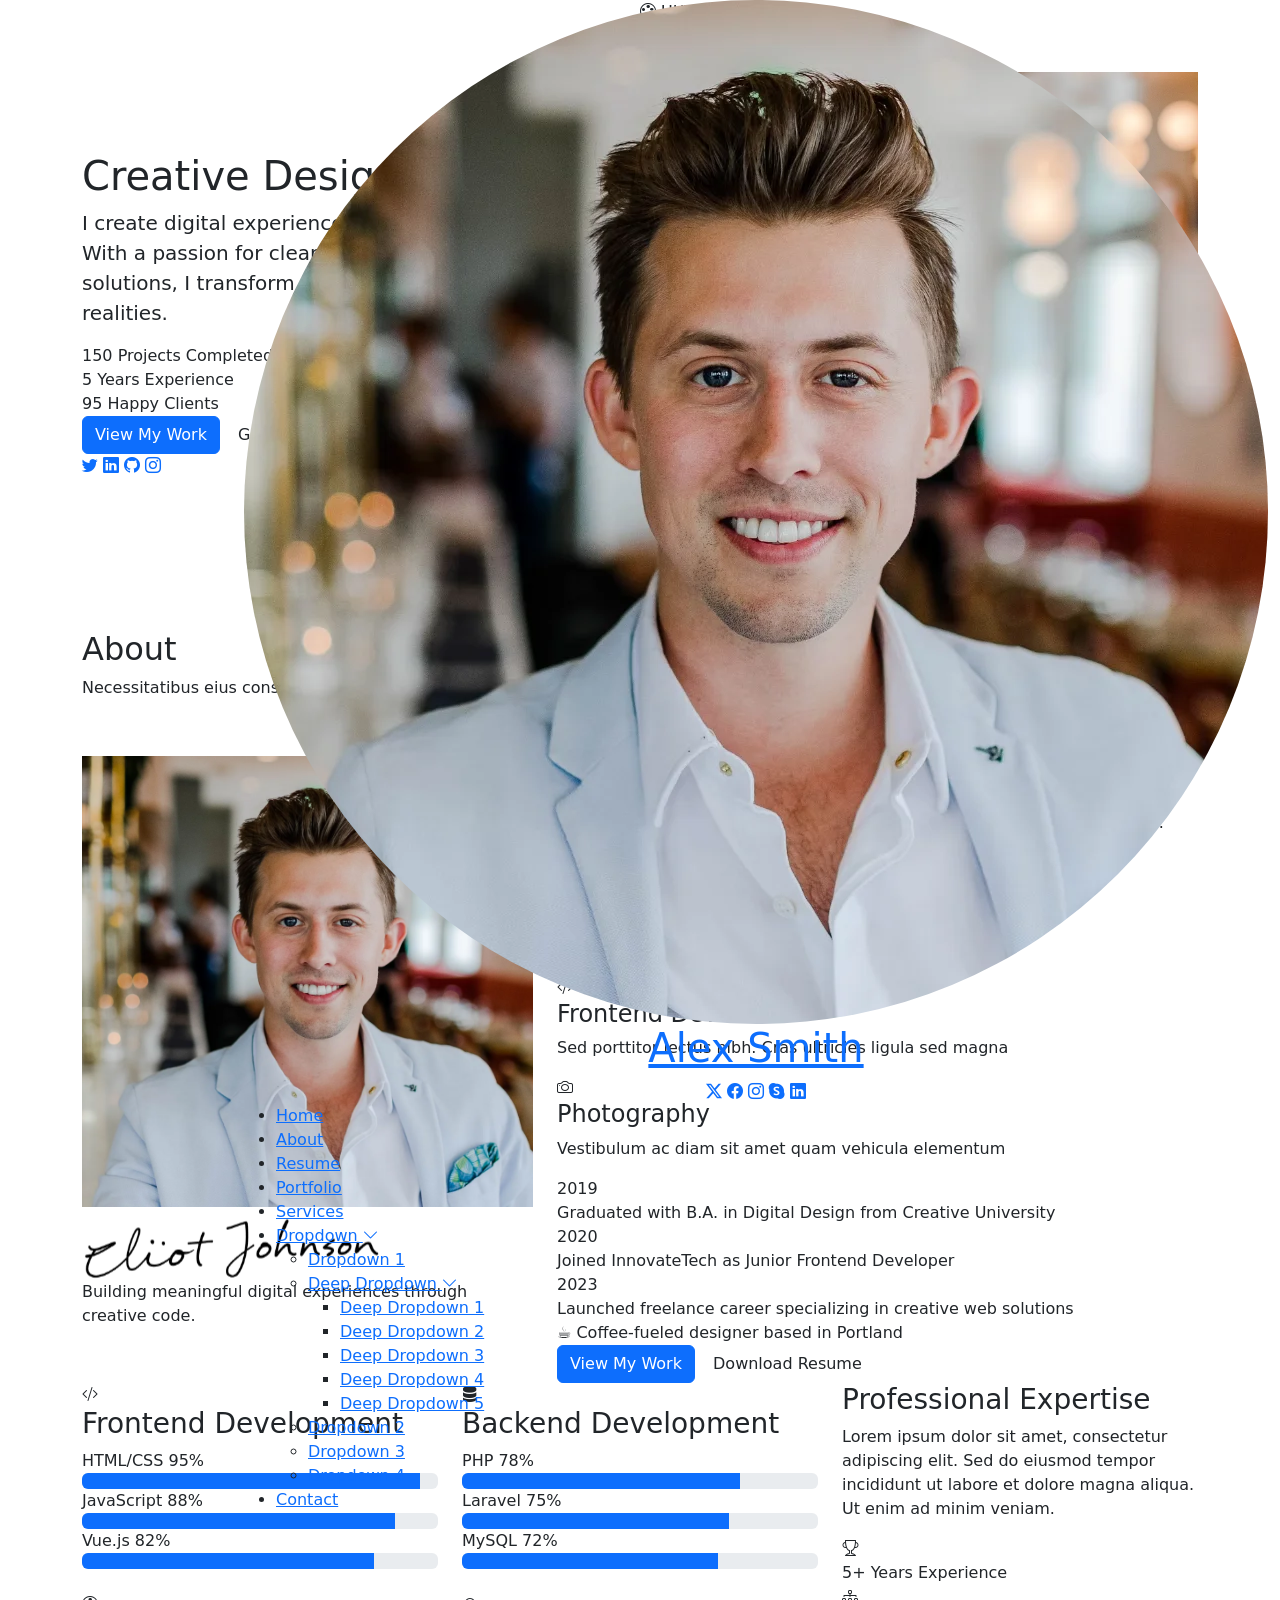
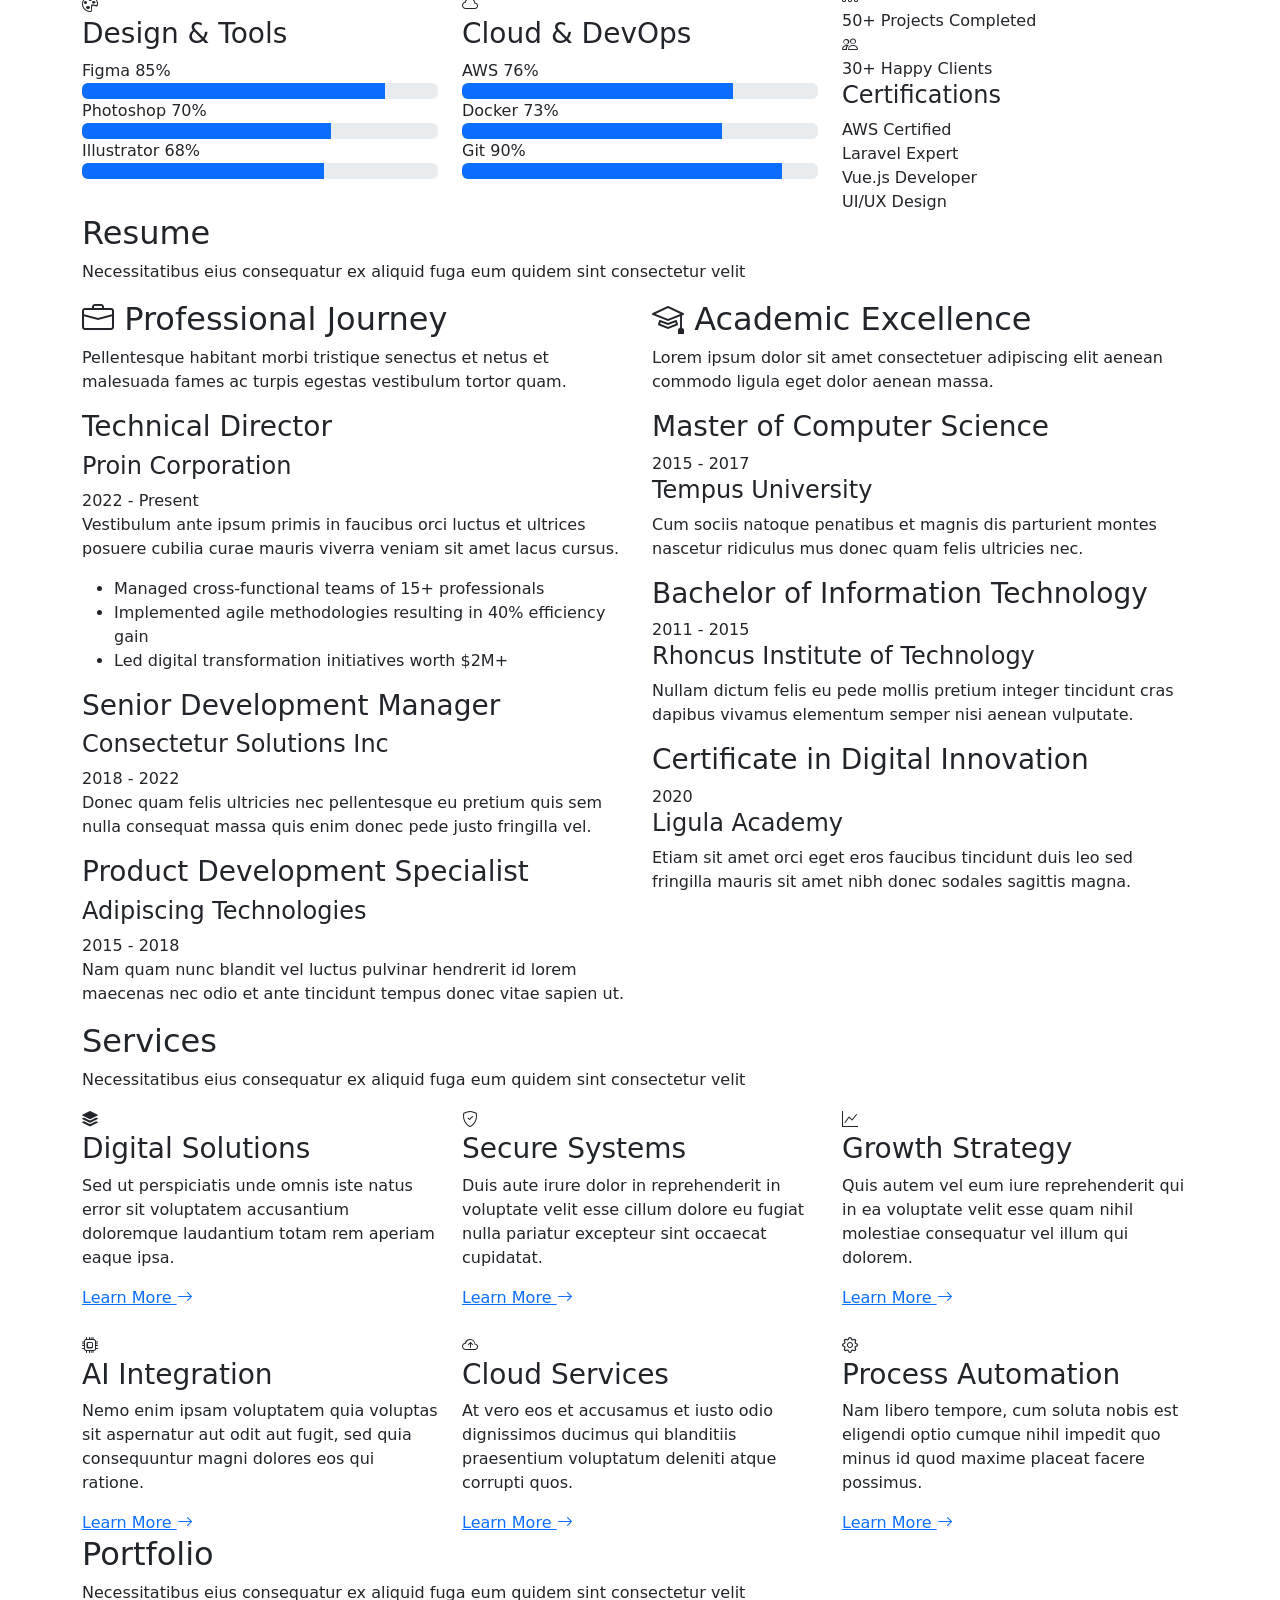
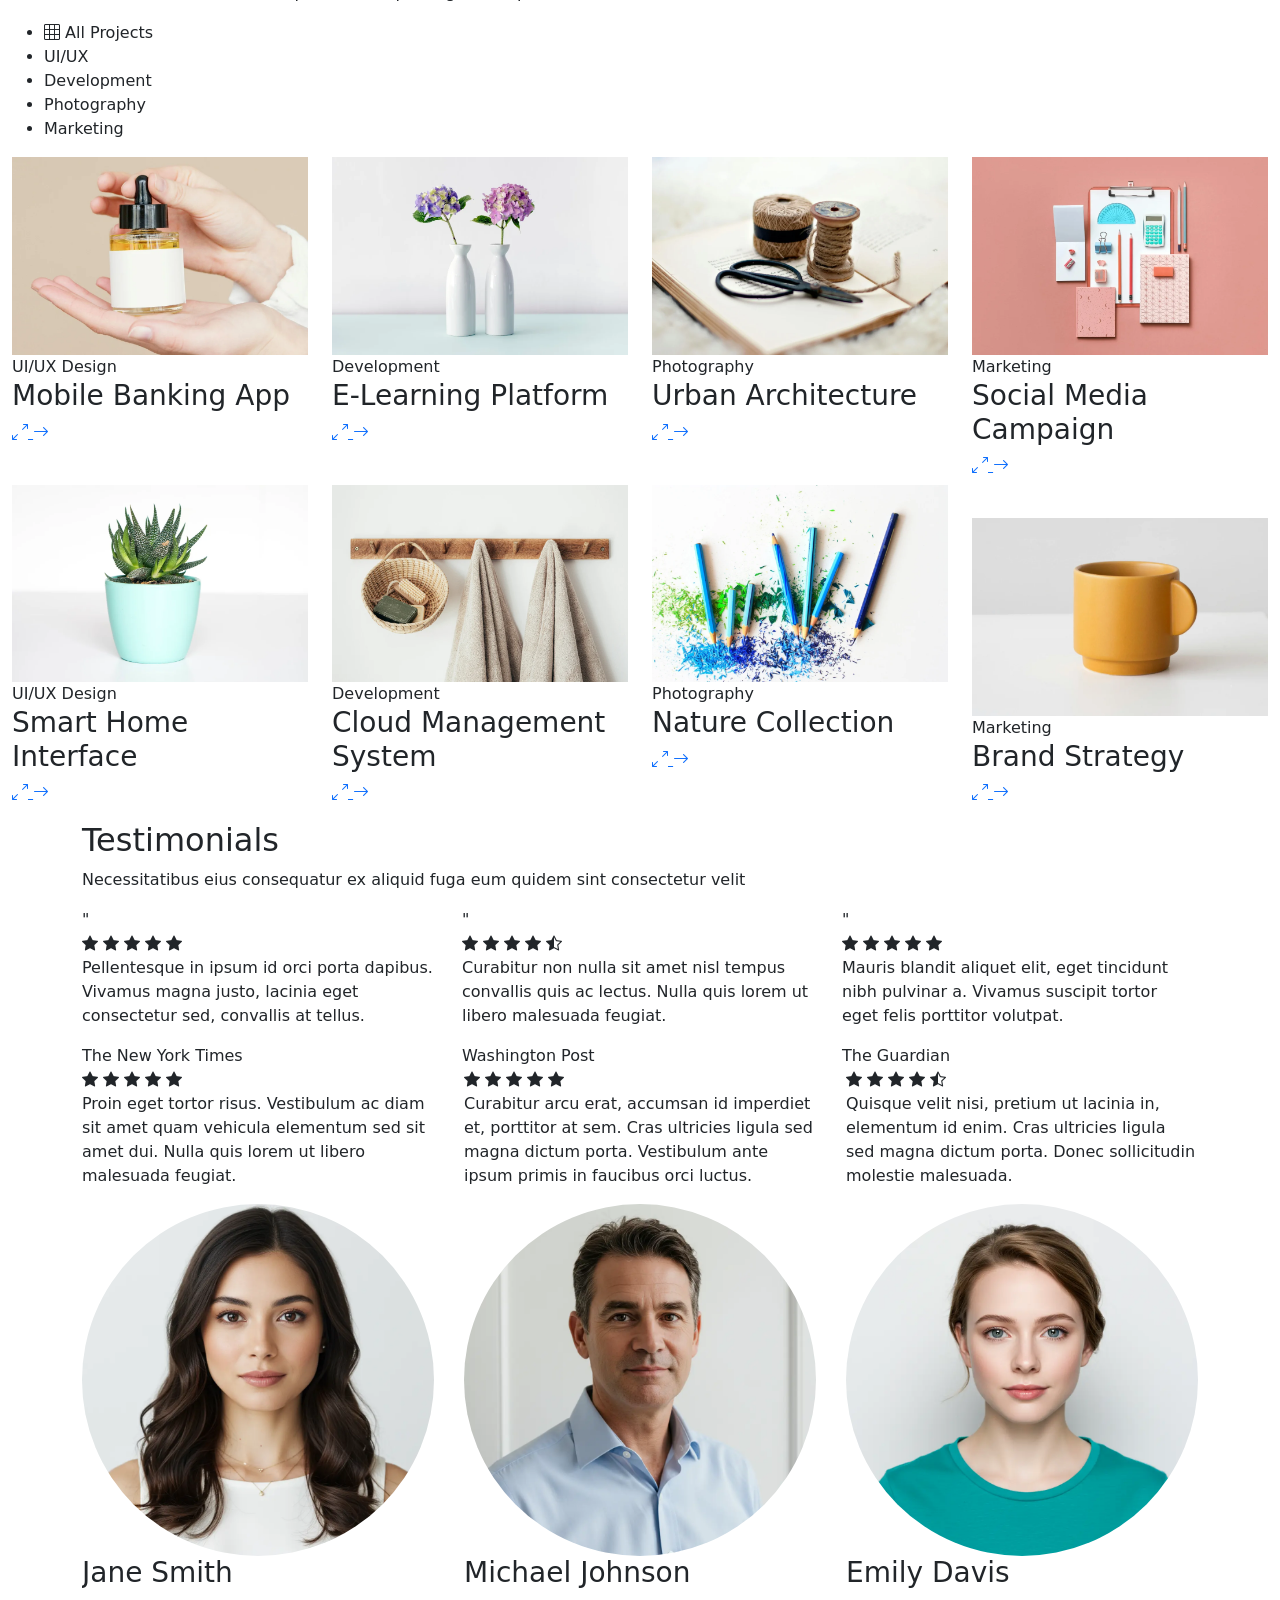
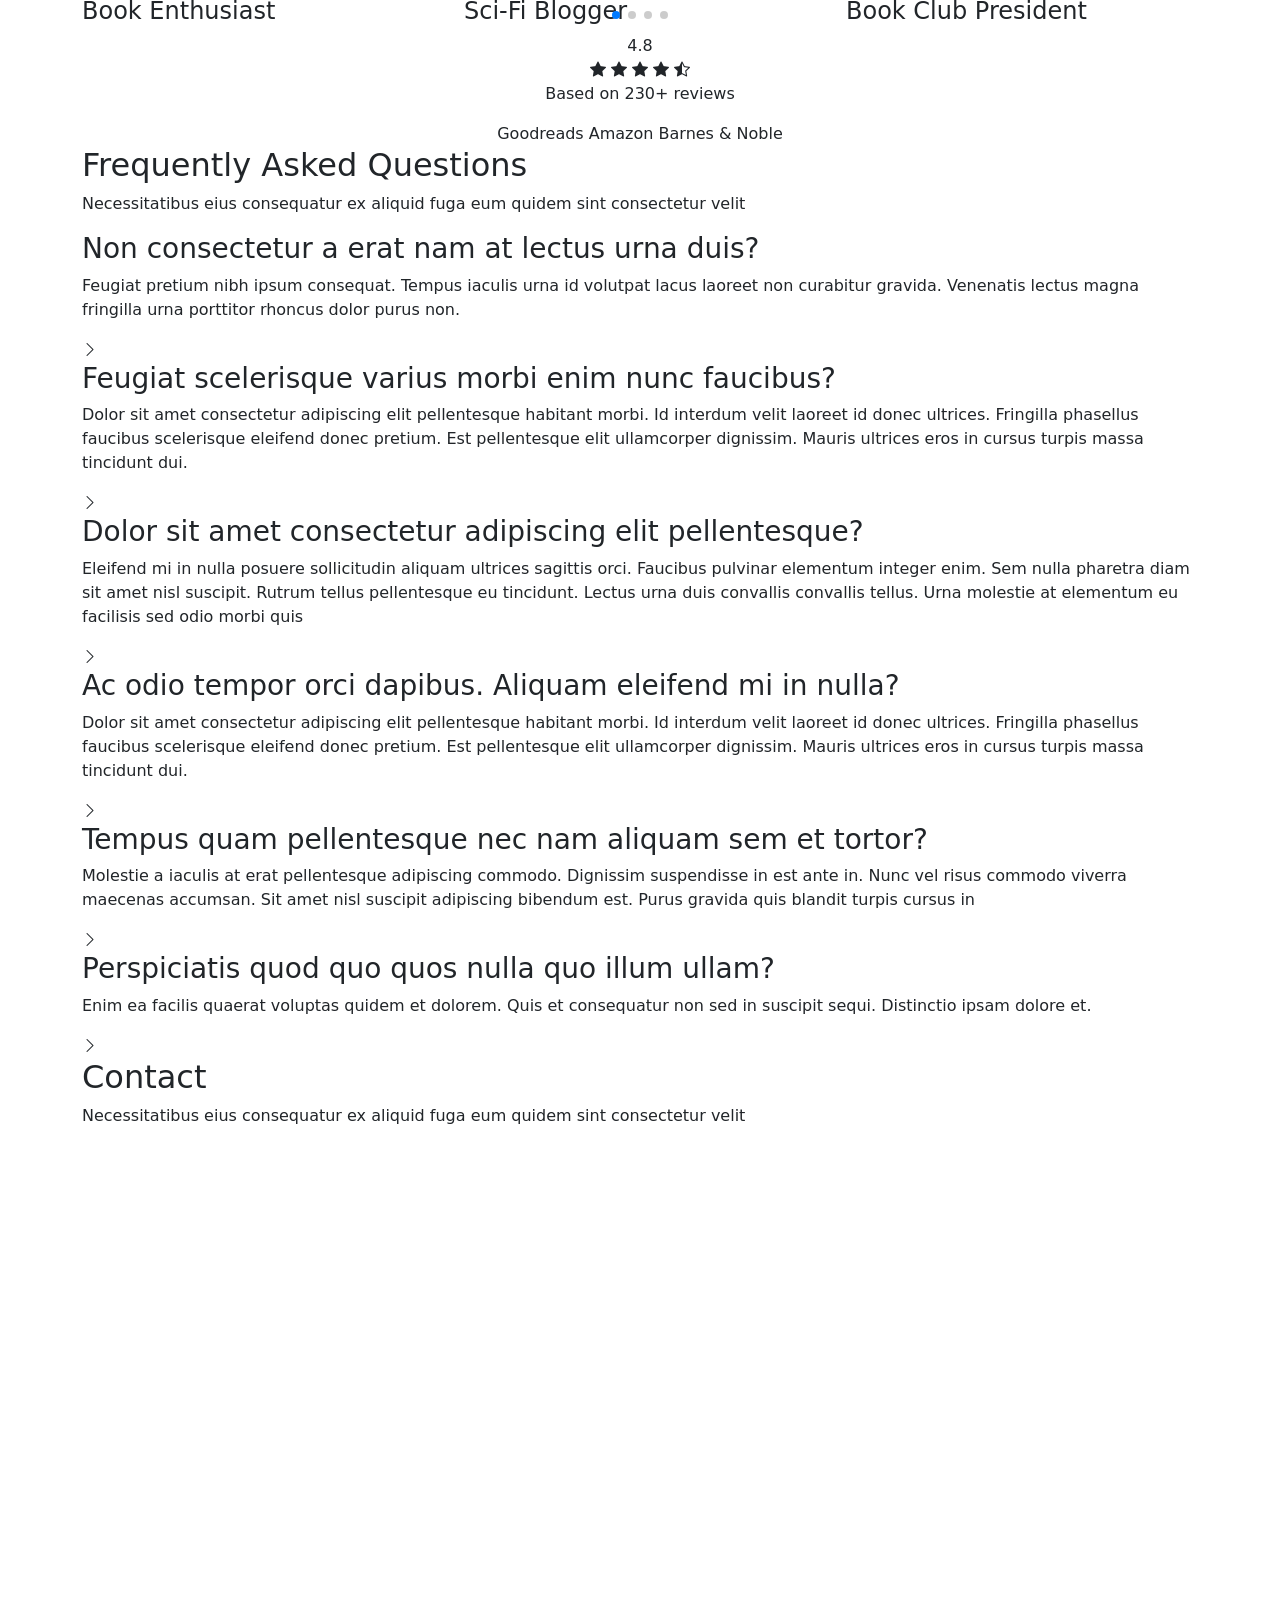
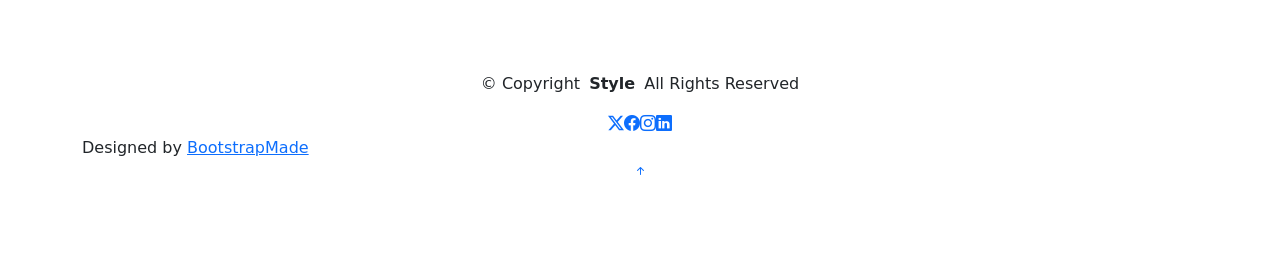
==== index.html @ 7aa20aeb "projet commencé" ====
<!DOCTYPE html>
<html lang="en">
  <head>
    <meta charset="utf-8" />
    <meta content="width=device-width, initial-scale=1.0" name="viewport" />
    <title>Index - Style Bootstrap Template</title>
    <meta name="description" content="" />
    <meta name="keywords" content="" />

    <!-- Favicons -->
    <link href="assets/img/favicon.png" rel="icon" />
    <link href="assets/img/apple-touch-icon.png" rel="apple-touch-icon" />

    <!-- Fonts -->
    <link href="https://fonts.googleapis.com" rel="preconnect" />
    <link href="https://fonts.gstatic.com" rel="preconnect" crossorigin />
    <link
      href="https://fonts.googleapis.com/css2?family=Roboto:ital,wght@0,100;0,300;0,400;0,500;0,700;0,900;1,100;1,300;1,400;1,500;1,700;1,900&family=Open+Sans:ital,wght@0,300;0,400;0,500;0,600;0,700;0,800;1,300;1,400;1,500;1,600;1,700;1,800&family=Quicksand:wght@300;400;500;600;700&display=swap"
      rel="stylesheet"
    />

    <!-- Vendor CSS Files -->
    <link
      href="assets/vendor/bootstrap/css/bootstrap.min.css"
      rel="stylesheet"
    />
    <link
      href="assets/vendor/bootstrap-icons/bootstrap-icons.css"
      rel="stylesheet"
    />
    <link href="assets/vendor/aos/aos.css" rel="stylesheet" />
    <link
      href="assets/vendor/glightbox/css/glightbox.min.css"
      rel="stylesheet"
    />
    <link href="assets/vendor/swiper/swiper-bundle.min.css" rel="stylesheet" />

    <!-- Main CSS File -->
    <link href="assets/css/main.css" rel="stylesheet" />
  </head>

  <body class="index-page">
    <header id="header" class="header d-flex align-items-center fixed-top">
      <div
        class="container-fluid position-relative d-flex align-items-center justify-content-between"
      >
        <a href="index.html" class="logo d-flex align-items-center">
          
        </a>

        <nav id="navmenu" class="navmenu">
          <div class="profile-img">
            <img
              src="assets/img/profile/profile-square-1.webp"
              alt=""
              class="img-fluid rounded-circle"
            />
          </div>

          <a
            href="index.html"
            class="logo d-flex align-items-center justify-content-center active"
          >
            <!-- Uncomment the line below if you also wish to use an image logo -->
            <!-- <img src="assets/img/logo.webp" alt=""> -->
            <h1 class="sitename">Alex Smith</h1>
          </a>

          <div class="social-links text-center">
            <a href="#" class="twitter"><i class="bi bi-twitter-x"></i></a>
            <a href="#" class="facebook"><i class="bi bi-facebook"></i></a>
            <a href="#" class="instagram"><i class="bi bi-instagram"></i></a>
            <a href="#" class="google-plus"><i class="bi bi-skype"></i></a>
            <a href="#" class="linkedin"><i class="bi bi-linkedin"></i></a>
          </div>

          <ul>
            <li><a href="#hero">Home</a></li>
            <li><a href="#about">About</a></li>
            <li><a href="#resume">Resume</a></li>
            <li><a href="#portfolio">Portfolio</a></li>
            <li><a href="#services">Services</a></li>
            <li class="dropdown">
              <a href="#"
                ><span>Dropdown</span>
                <i class="bi bi-chevron-down toggle-dropdown"></i
              ></a>
              <ul>
                <li><a href="#">Dropdown 1</a></li>
                <li class="dropdown">
                  <a href="#"
                    ><span>Deep Dropdown</span>
                    <i class="bi bi-chevron-down toggle-dropdown"></i
                  ></a>
                  <ul>
                    <li><a href="#">Deep Dropdown 1</a></li>
                    <li><a href="#">Deep Dropdown 2</a></li>
                    <li><a href="#">Deep Dropdown 3</a></li>
                    <li><a href="#">Deep Dropdown 4</a></li>
                    <li><a href="#">Deep Dropdown 5</a></li>
                  </ul>
                </li>
                <li><a href="#">Dropdown 2</a></li>
                <li><a href="#">Dropdown 3</a></li>
                <li><a href="#">Dropdown 4</a></li>
              </ul>
            </li>
            <li><a href="#contact">Contact</a></li>
          </ul>
          <i class="mobile-nav-toggle d-xl-none bi bi-list"></i>
        </nav>
      </div>
    </header>

    <main class="main">
      <!-- Hero Section -->
      <section id="hero" class="hero section">
        <div class="container">
          <div class="row g-0 align-items-center">
            <div
              class="col-lg-6 hero-content"
              data-aos="fade-right"
              data-aos-delay="100"
            >
              <div class="content-wrapper">
                <h1 class="hero-title">
                  Creative
                  <span
                    class="typed"
                    data-typed-items="Designer, Developer, Freelancer, Artist"
                  ></span>
                </h1>
                <p class="lead">
                  I create digital experiences that inspire and engage. With a
                  passion for clean design and innovative solutions, I transform
                  ideas into beautiful, functional realities.
                </p>

                <div class="hero-stats" data-aos="fade-up" data-aos-delay="200">
                  <div class="stat-item">
                    <span
                      class="purecounter"
                      data-purecounter-start="0"
                      data-purecounter-end="150"
                      data-purecounter-duration="2"
                      >0</span
                    >
                    <span class="stat-label">Projects Completed</span>
                  </div>
                  <div class="stat-item">
                    <span
                      class="purecounter"
                      data-purecounter-start="0"
                      data-purecounter-end="5"
                      data-purecounter-duration="2"
                      >0</span
                    >
                    <span class="stat-label">Years Experience</span>
                  </div>
                  <div class="stat-item">
                    <span
                      class="purecounter"
                      data-purecounter-start="0"
                      data-purecounter-end="98"
                      data-purecounter-duration="2"
                      >0</span
                    >
                    <span class="stat-label">Happy Clients</span>
                  </div>
                </div>

                <div
                  class="hero-actions"
                  data-aos="fade-up"
                  data-aos-delay="300"
                >
                  <a href="#portfolio" class="btn btn-primary">View My Work</a>
                  <a href="#contact" class="btn btn-outline">Get In Touch</a>
                </div>

                <div
                  class="social-links"
                  data-aos="fade-up"
                  data-aos-delay="400"
                >
                  <a href="#"><i class="bi bi-twitter"></i></a>
                  <a href="#"><i class="bi bi-linkedin"></i></a>
                  <a href="#"><i class="bi bi-github"></i></a>
                  <a href="#"><i class="bi bi-instagram"></i></a>
                </div>
              </div>
            </div>

            <div
              class="col-lg-6 hero-image"
              data-aos="fade-left"
              data-aos-delay="200"
            >
              <div class="image-container">
                <div class="floating-elements">
                  <div
                    class="floating-card card-1"
                    data-aos="zoom-in"
                    data-aos-delay="300"
                  >
                    <i class="bi bi-palette"></i>
                    <span>UI/UX Design</span>
                  </div>
                  <div
                    class="floating-card card-2"
                    data-aos="zoom-in"
                    data-aos-delay="400"
                  >
                    <i class="bi bi-code-slash"></i>
                    <span>Development</span>
                  </div>
                  <div
                    class="floating-card card-3"
                    data-aos="zoom-in"
                    data-aos-delay="500"
                  >
                    <i class="bi bi-lightning"></i>
                    <span>Creative Ideas</span>
                  </div>
                </div>
                <img
                  src="assets/img/profile/profile-square-1.webp"
                  alt="Portfolio Hero"
                  class="img-fluid hero-main-image"
                />
                <div class="image-overlay"></div>
              </div>
            </div>
          </div>
        </div>
      </section>
      <!-- /Hero Section -->

      <!-- About Section -->
      <section id="about" class="about section">
        <!-- Section Title -->
        <div class="container section-title">
          <h2>About</h2>
          <p>
            Necessitatibus eius consequatur ex aliquid fuga eum quidem sint
            consectetur velit
          </p>
        </div>
        <!-- End Section Title -->

        <div class="container" data-aos="fade-up" data-aos-delay="100">
          <div class="row align-items-center">
            <div class="col-lg-5" data-aos="fade-right" data-aos-delay="200">
              <div class="profile-image-wrapper">
                <div class="profile-image">
                  <img
                    src="assets/img/profile/profile-square-1.webp"
                    alt="Profile"
                    class="img-fluid"
                  />
                </div>
                <div class="signature-section">
                  <img
                    src="assets/img/misc/signature-1.webp"
                    alt="Signature"
                    class="signature"
                  />
                  <p class="quote">
                    Building meaningful digital experiences through creative
                    code.
                  </p>
                </div>
              </div>
            </div>

            <div class="col-lg-7" data-aos="fade-left" data-aos-delay="300">
              <div class="about-content">
                <div class="intro">
                  <h2>Hi, I'm Brandon - a Creative Developer</h2>
                  <p>
                    Lorem ipsum dolor sit amet, consectetur adipiscing elit.
                    Pellentesque habitant morbi tristique senectus et netus et
                    malesuada fames ac turpis egestas. Vestibulum tortor quam,
                    feugiat vitae, ultricies eget, tempor sit amet, ante. Donec
                    eu libero sit amet quam egestas semper.
                  </p>
                </div>

                <div class="skills-grid">
                  <div
                    class="skill-item"
                    data-aos="zoom-in"
                    data-aos-delay="400"
                  >
                    <div class="skill-icon">
                      <i class="bi bi-palette"></i>
                    </div>
                    <h4>UI/UX Design</h4>
                    <p>
                      Mauris blandit aliquet elit, eget tincidunt nibh pulvinar
                    </p>
                  </div>
                  <div
                    class="skill-item"
                    data-aos="zoom-in"
                    data-aos-delay="450"
                  >
                    <div class="skill-icon">
                      <i class="bi bi-code-slash"></i>
                    </div>
                    <h4>Frontend Dev</h4>
                    <p>
                      Sed porttitor lectus nibh. Cras ultricies ligula sed magna
                    </p>
                  </div>
                  <div
                    class="skill-item"
                    data-aos="zoom-in"
                    data-aos-delay="500"
                  >
                    <div class="skill-icon">
                      <i class="bi bi-camera"></i>
                    </div>
                    <h4>Photography</h4>
                    <p>Vestibulum ac diam sit amet quam vehicula elementum</p>
                  </div>
                </div>

                <div
                  class="journey-timeline"
                  data-aos="fade-up"
                  data-aos-delay="300"
                >
                  <div class="timeline-item">
                    <div class="year">2019</div>
                    <div class="description">
                      Graduated with B.A. in Digital Design from Creative
                      University
                    </div>
                  </div>
                  <div class="timeline-item">
                    <div class="year">2020</div>
                    <div class="description">
                      Joined InnovateTech as Junior Frontend Developer
                    </div>
                  </div>
                  <div class="timeline-item">
                    <div class="year">2023</div>
                    <div class="description">
                      Launched freelance career specializing in creative web
                      solutions
                    </div>
                  </div>
                </div>

                <div
                  class="cta-section"
                  data-aos="fade-up"
                  data-aos-delay="400"
                >
                  <div class="fun-fact">
                    <span class="emoji">☕</span>
                    <span class="text"
                      >Coffee-fueled designer based in Portland</span
                    >
                  </div>
                  <div class="action-buttons">
                    <a href="#portfolio" class="btn btn-primary"
                      >View My Work</a
                    >
                    <a href="#" class="btn btn-outline">Download Resume</a>
                  </div>
                </div>
              </div>
            </div>
          </div>
        </div>
      </section>
      <!-- /About Section -->

      <!-- Skills Section -->
      <section id="skills" class="skills section">
        <div class="container" data-aos="fade-up" data-aos-delay="100">
          <div class="row">
            <div class="col-lg-8">
              <div class="skills-grid">
                <div class="row g-4">
                  <div
                    class="col-md-6"
                    data-aos="flip-left"
                    data-aos-delay="200"
                  >
                    <div class="skill-card">
                      <div class="skill-header">
                        <i class="bi bi-code-slash"></i>
                        <h3>Frontend Development</h3>
                      </div>
                      <div class="skills-animation">
                        <div class="skill-item">
                          <div class="skill-info">
                            <span class="skill-name">HTML/CSS</span>
                            <span class="skill-percentage">95%</span>
                          </div>
                          <div class="skill-bar progress">
                            <div
                              class="progress-bar"
                              role="progressbar"
                              aria-valuenow="95"
                              aria-valuemin="0"
                              aria-valuemax="100"
                            ></div>
                          </div>
                        </div>

                        <div class="skill-item">
                          <div class="skill-info">
                            <span class="skill-name">JavaScript</span>
                            <span class="skill-percentage">88%</span>
                          </div>
                          <div class="skill-bar progress">
                            <div
                              class="progress-bar"
                              role="progressbar"
                              aria-valuenow="88"
                              aria-valuemin="0"
                              aria-valuemax="100"
                            ></div>
                          </div>
                        </div>

                        <div class="skill-item">
                          <div class="skill-info">
                            <span class="skill-name">Vue.js</span>
                            <span class="skill-percentage">82%</span>
                          </div>
                          <div class="skill-bar progress">
                            <div
                              class="progress-bar"
                              role="progressbar"
                              aria-valuenow="82"
                              aria-valuemin="0"
                              aria-valuemax="100"
                            ></div>
                          </div>
                        </div>
                      </div>
                    </div>
                    <!-- End Frontend Card -->
                  </div>

                  <div
                    class="col-md-6"
                    data-aos="flip-left"
                    data-aos-delay="300"
                  >
                    <div class="skill-card">
                      <div class="skill-header">
                        <i class="bi bi-server"></i>
                        <h3>Backend Development</h3>
                      </div>
                      <div class="skills-animation">
                        <div class="skill-item">
                          <div class="skill-info">
                            <span class="skill-name">PHP</span>
                            <span class="skill-percentage">78%</span>
                          </div>
                          <div class="skill-bar progress">
                            <div
                              class="progress-bar"
                              role="progressbar"
                              aria-valuenow="78"
                              aria-valuemin="0"
                              aria-valuemax="100"
                            ></div>
                          </div>
                        </div>

                        <div class="skill-item">
                          <div class="skill-info">
                            <span class="skill-name">Laravel</span>
                            <span class="skill-percentage">75%</span>
                          </div>
                          <div class="skill-bar progress">
                            <div
                              class="progress-bar"
                              role="progressbar"
                              aria-valuenow="75"
                              aria-valuemin="0"
                              aria-valuemax="100"
                            ></div>
                          </div>
                        </div>

                        <div class="skill-item">
                          <div class="skill-info">
                            <span class="skill-name">MySQL</span>
                            <span class="skill-percentage">72%</span>
                          </div>
                          <div class="skill-bar progress">
                            <div
                              class="progress-bar"
                              role="progressbar"
                              aria-valuenow="72"
                              aria-valuemin="0"
                              aria-valuemax="100"
                            ></div>
                          </div>
                        </div>
                      </div>
                    </div>
                    <!-- End Backend Card -->
                  </div>

                  <div
                    class="col-md-6"
                    data-aos="flip-left"
                    data-aos-delay="400"
                  >
                    <div class="skill-card">
                      <div class="skill-header">
                        <i class="bi bi-palette"></i>
                        <h3>Design &amp; Tools</h3>
                      </div>
                      <div class="skills-animation">
                        <div class="skill-item">
                          <div class="skill-info">
                            <span class="skill-name">Figma</span>
                            <span class="skill-percentage">85%</span>
                          </div>
                          <div class="skill-bar progress">
                            <div
                              class="progress-bar"
                              role="progressbar"
                              aria-valuenow="85"
                              aria-valuemin="0"
                              aria-valuemax="100"
                            ></div>
                          </div>
                        </div>

                        <div class="skill-item">
                          <div class="skill-info">
                            <span class="skill-name">Photoshop</span>
                            <span class="skill-percentage">70%</span>
                          </div>
                          <div class="skill-bar progress">
                            <div
                              class="progress-bar"
                              role="progressbar"
                              aria-valuenow="70"
                              aria-valuemin="0"
                              aria-valuemax="100"
                            ></div>
                          </div>
                        </div>

                        <div class="skill-item">
                          <div class="skill-info">
                            <span class="skill-name">Illustrator</span>
                            <span class="skill-percentage">68%</span>
                          </div>
                          <div class="skill-bar progress">
                            <div
                              class="progress-bar"
                              role="progressbar"
                              aria-valuenow="68"
                              aria-valuemin="0"
                              aria-valuemax="100"
                            ></div>
                          </div>
                        </div>
                      </div>
                    </div>
                    <!-- End Design Card -->
                  </div>

                  <div
                    class="col-md-6"
                    data-aos="flip-left"
                    data-aos-delay="500"
                  >
                    <div class="skill-card">
                      <div class="skill-header">
                        <i class="bi bi-cloud"></i>
                        <h3>Cloud &amp; DevOps</h3>
                      </div>
                      <div class="skills-animation">
                        <div class="skill-item">
                          <div class="skill-info">
                            <span class="skill-name">AWS</span>
                            <span class="skill-percentage">76%</span>
                          </div>
                          <div class="skill-bar progress">
                            <div
                              class="progress-bar"
                              role="progressbar"
                              aria-valuenow="76"
                              aria-valuemin="0"
                              aria-valuemax="100"
                            ></div>
                          </div>
                        </div>

                        <div class="skill-item">
                          <div class="skill-info">
                            <span class="skill-name">Docker</span>
                            <span class="skill-percentage">73%</span>
                          </div>
                          <div class="skill-bar progress">
                            <div
                              class="progress-bar"
                              role="progressbar"
                              aria-valuenow="73"
                              aria-valuemin="0"
                              aria-valuemax="100"
                            ></div>
                          </div>
                        </div>

                        <div class="skill-item">
                          <div class="skill-info">
                            <span class="skill-name">Git</span>
                            <span class="skill-percentage">90%</span>
                          </div>
                          <div class="skill-bar progress">
                            <div
                              class="progress-bar"
                              role="progressbar"
                              aria-valuenow="90"
                              aria-valuemin="0"
                              aria-valuemax="100"
                            ></div>
                          </div>
                        </div>
                      </div>
                    </div>
                    <!-- End DevOps Card -->
                  </div>
                </div>
              </div>
              <!-- End Skills Grid -->
            </div>

            <div class="col-lg-4">
              <div
                class="skills-summary"
                data-aos="fade-left"
                data-aos-delay="200"
              >
                <h3>Professional Expertise</h3>
                <p>
                  Lorem ipsum dolor sit amet, consectetur adipiscing elit. Sed
                  do eiusmod tempor incididunt ut labore et dolore magna aliqua.
                  Ut enim ad minim veniam.
                </p>

                <div class="summary-stats">
                  <div
                    class="stat-item"
                    data-aos="zoom-in"
                    data-aos-delay="300"
                  >
                    <div class="stat-circle">
                      <i class="bi bi-trophy"></i>
                    </div>
                    <div class="stat-info">
                      <span class="stat-number">5+</span>
                      <span class="stat-label">Years Experience</span>
                    </div>
                  </div>

                  <div
                    class="stat-item"
                    data-aos="zoom-in"
                    data-aos-delay="400"
                  >
                    <div class="stat-circle">
                      <i class="bi bi-diagram-3"></i>
                    </div>
                    <div class="stat-info">
                      <span class="stat-number">50+</span>
                      <span class="stat-label">Projects Completed</span>
                    </div>
                  </div>

                  <div
                    class="stat-item"
                    data-aos="zoom-in"
                    data-aos-delay="500"
                  >
                    <div class="stat-circle">
                      <i class="bi bi-people"></i>
                    </div>
                    <div class="stat-info">
                      <span class="stat-number">30+</span>
                      <span class="stat-label">Happy Clients</span>
                    </div>
                  </div>
                </div>

                <div
                  class="skills-badges"
                  data-aos="fade-up"
                  data-aos-delay="600"
                >
                  <h4>Certifications</h4>
                  <div class="badge-list">
                    <div class="skill-badge">AWS Certified</div>
                    <div class="skill-badge">Laravel Expert</div>
                    <div class="skill-badge">Vue.js Developer</div>
                    <div class="skill-badge">UI/UX Design</div>
                  </div>
                </div>
              </div>
              <!-- End Skills Summary -->
            </div>
          </div>
        </div>
      </section>
      <!-- /Skills Section -->

      <!-- Resume Section -->
      <section id="resume" class="resume section">
        <!-- Section Title -->
        <div class="container section-title">
          <h2>Resume</h2>
          <p>
            Necessitatibus eius consequatur ex aliquid fuga eum quidem sint
            consectetur velit
          </p>
        </div>
        <!-- End Section Title -->

        <div class="container" data-aos="fade-up" data-aos-delay="100">
          <div class="row">
            <div class="col-lg-6" data-aos="fade-right" data-aos-delay="200">
              <div class="experience-section">
                <div class="section-header">
                  <h2><i class="bi bi-briefcase"></i> Professional Journey</h2>
                  <p class="section-subtitle">
                    Pellentesque habitant morbi tristique senectus et netus et
                    malesuada fames ac turpis egestas vestibulum tortor quam.
                  </p>
                </div>

                <div class="experience-cards">
                  <div
                    class="experience-card"
                    data-aos="zoom-in"
                    data-aos-delay="300"
                  >
                    <div class="card-header">
                      <div class="role-info">
                        <h3>Technical Director</h3>
                        <h4>Proin Corporation</h4>
                      </div>
                      <span class="duration">2022 - Present</span>
                    </div>
                    <div class="card-body">
                      <p>
                        Vestibulum ante ipsum primis in faucibus orci luctus et
                        ultrices posuere cubilia curae mauris viverra veniam sit
                        amet lacus cursus.
                      </p>
                      <ul class="achievements">
                        <li>
                          Managed cross-functional teams of 15+ professionals
                        </li>
                        <li>
                          Implemented agile methodologies resulting in 40%
                          efficiency gain
                        </li>
                        <li>
                          Led digital transformation initiatives worth $2M+
                        </li>
                      </ul>
                    </div>
                  </div>

                  <div
                    class="experience-card"
                    data-aos="zoom-in"
                    data-aos-delay="400"
                  >
                    <div class="card-header">
                      <div class="role-info">
                        <h3>Senior Development Manager</h3>
                        <h4>Consectetur Solutions Inc</h4>
                      </div>
                      <span class="duration">2018 - 2022</span>
                    </div>
                    <div class="card-body">
                      <p>
                        Donec quam felis ultricies nec pellentesque eu pretium
                        quis sem nulla consequat massa quis enim donec pede
                        justo fringilla vel.
                      </p>
                    </div>
                  </div>

                  <div
                    class="experience-card"
                    data-aos="zoom-in"
                    data-aos-delay="500"
                  >
                    <div class="card-header">
                      <div class="role-info">
                        <h3>Product Development Specialist</h3>
                        <h4>Adipiscing Technologies</h4>
                      </div>
                      <span class="duration">2015 - 2018</span>
                    </div>
                    <div class="card-body">
                      <p>
                        Nam quam nunc blandit vel luctus pulvinar hendrerit id
                        lorem maecenas nec odio et ante tincidunt tempus donec
                        vitae sapien ut.
                      </p>
                    </div>
                  </div>
                </div>
              </div>
            </div>

            <div class="col-lg-6" data-aos="fade-left" data-aos-delay="200">
              <div class="education-section">
                <div class="section-header">
                  <h2><i class="bi bi-mortarboard"></i> Academic Excellence</h2>
                  <p class="section-subtitle">
                    Lorem ipsum dolor sit amet consectetuer adipiscing elit
                    aenean commodo ligula eget dolor aenean massa.
                  </p>
                </div>

                <div class="education-timeline">
                  <div class="timeline-track"></div>

                  <div
                    class="education-item"
                    data-aos="slide-up"
                    data-aos-delay="300"
                  >
                    <div class="timeline-marker"></div>
                    <div class="education-content">
                      <div class="degree-header">
                        <h3>Master of Computer Science</h3>
                        <span class="year">2015 - 2017</span>
                      </div>
                      <h4 class="institution">Tempus University</h4>
                      <p>
                        Cum sociis natoque penatibus et magnis dis parturient
                        montes nascetur ridiculus mus donec quam felis ultricies
                        nec.
                      </p>
                    </div>
                  </div>

                  <div
                    class="education-item"
                    data-aos="slide-up"
                    data-aos-delay="400"
                  >
                    <div class="timeline-marker"></div>
                    <div class="education-content">
                      <div class="degree-header">
                        <h3>Bachelor of Information Technology</h3>
                        <span class="year">2011 - 2015</span>
                      </div>
                      <h4 class="institution">
                        Rhoncus Institute of Technology
                      </h4>
                      <p>
                        Nullam dictum felis eu pede mollis pretium integer
                        tincidunt cras dapibus vivamus elementum semper nisi
                        aenean vulputate.
                      </p>
                    </div>
                  </div>

                  <div
                    class="education-item"
                    data-aos="slide-up"
                    data-aos-delay="500"
                  >
                    <div class="timeline-marker"></div>
                    <div class="education-content">
                      <div class="degree-header">
                        <h3>Certificate in Digital Innovation</h3>
                        <span class="year">2020</span>
                      </div>
                      <h4 class="institution">Ligula Academy</h4>
                      <p>
                        Etiam sit amet orci eget eros faucibus tincidunt duis
                        leo sed fringilla mauris sit amet nibh donec sodales
                        sagittis magna.
                      </p>
                    </div>
                  </div>
                </div>
              </div>
            </div>
          </div>
        </div>
      </section>
      <!-- /Resume Section -->

      <!-- Services Section -->
      <section id="services" class="services section">
        <!-- Section Title -->
        <div class="container section-title">
          <h2>Services</h2>
          <p>
            Necessitatibus eius consequatur ex aliquid fuga eum quidem sint
            consectetur velit
          </p>
        </div>
        <!-- End Section Title -->

        <div class="container" data-aos="fade-up" data-aos-delay="100">
          <div class="row g-4">
            <!-- Card 1 -->
            <div
              class="col-lg-4 col-md-6"
              data-aos="fade-up"
              data-aos-delay="100"
            >
              <div class="service-item">
                <div class="icon">
                  <i class="bi bi-stack"></i>
                </div>
                <h3>Digital Solutions</h3>
                <p>
                  Sed ut perspiciatis unde omnis iste natus error sit voluptatem
                  accusantium doloremque laudantium totam rem aperiam eaque
                  ipsa.
                </p>
                <div class="card-links">
                  <a href="#" class="link-item">
                    Learn More
                    <i class="bi bi-arrow-right"></i>
                  </a>
                </div>
              </div>
            </div>
            <!-- End Service Item -->

            <!-- Card 2 -->
            <div
              class="col-lg-4 col-md-6"
              data-aos="fade-up"
              data-aos-delay="200"
            >
              <div class="service-item">
                <div class="icon">
                  <i class="bi bi-shield-check"></i>
                </div>
                <h3>Secure Systems</h3>
                <p>
                  Duis aute irure dolor in reprehenderit in voluptate velit esse
                  cillum dolore eu fugiat nulla pariatur excepteur sint occaecat
                  cupidatat.
                </p>
                <div class="card-links">
                  <a href="#" class="link-item">
                    Learn More
                    <i class="bi bi-arrow-right"></i>
                  </a>
                </div>
              </div>
            </div>
            <!-- End Service Item -->

            <!-- Card 3 -->
            <div
              class="col-lg-4 col-md-6"
              data-aos="fade-up"
              data-aos-delay="300"
            >
              <div class="service-item">
                <div class="icon">
                  <i class="bi bi-graph-up"></i>
                </div>
                <h3>Growth Strategy</h3>
                <p>
                  Quis autem vel eum iure reprehenderit qui in ea voluptate
                  velit esse quam nihil molestiae consequatur vel illum qui
                  dolorem.
                </p>
                <div class="card-links">
                  <a href="#" class="link-item">
                    Learn More
                    <i class="bi bi-arrow-right"></i>
                  </a>
                </div>
              </div>
            </div>
            <!-- End Service Item -->

            <!-- Card 4 -->
            <div
              class="col-lg-4 col-md-6"
              data-aos="fade-up"
              data-aos-delay="100"
            >
              <div class="service-item">
                <div class="icon">
                  <i class="bi bi-cpu"></i>
                </div>
                <h3>AI Integration</h3>
                <p>
                  Nemo enim ipsam voluptatem quia voluptas sit aspernatur aut
                  odit aut fugit, sed quia consequuntur magni dolores eos qui
                  ratione.
                </p>
                <div class="card-links">
                  <a href="#" class="link-item">
                    Learn More
                    <i class="bi bi-arrow-right"></i>
                  </a>
                </div>
              </div>
            </div>
            <!-- End Service Item -->

            <!-- Card 5 -->
            <div
              class="col-lg-4 col-md-6"
              data-aos="fade-up"
              data-aos-delay="200"
            >
              <div class="service-item">
                <div class="icon">
                  <i class="bi bi-cloud-arrow-up"></i>
                </div>
                <h3>Cloud Services</h3>
                <p>
                  At vero eos et accusamus et iusto odio dignissimos ducimus qui
                  blanditiis praesentium voluptatum deleniti atque corrupti
                  quos.
                </p>
                <div class="card-links">
                  <a href="#" class="link-item">
                    Learn More
                    <i class="bi bi-arrow-right"></i>
                  </a>
                </div>
              </div>
            </div>
            <!-- End Service Item -->

            <!-- Card 6 -->
            <div
              class="col-lg-4 col-md-6"
              data-aos="fade-up"
              data-aos-delay="300"
            >
              <div class="service-item">
                <div class="icon">
                  <i class="bi bi-gear"></i>
                </div>
                <h3>Process Automation</h3>
                <p>
                  Nam libero tempore, cum soluta nobis est eligendi optio cumque
                  nihil impedit quo minus id quod maxime placeat facere
                  possimus.
                </p>
                <div class="card-links">
                  <a href="#" class="link-item">
                    Learn More
                    <i class="bi bi-arrow-right"></i>
                  </a>
                </div>
              </div>
            </div>
            <!-- End Service Item -->
          </div>
        </div>
      </section>
      <!-- /Services Section -->

      <!-- Portfolio Section -->
      <section id="portfolio" class="portfolio section">
        <!-- Section Title -->
        <div class="container section-title">
          <h2>Portfolio</h2>
          <p>
            Necessitatibus eius consequatur ex aliquid fuga eum quidem sint
            consectetur velit
          </p>
        </div>
        <!-- End Section Title -->

        <div class="container-fluid" data-aos="fade-up" data-aos-delay="100">
          <div
            class="isotope-layout"
            data-default-filter="*"
            data-layout="masonry"
            data-sort="original-order"
          >
            <ul
              class="portfolio-filters isotope-filters"
              data-aos="fade-up"
              data-aos-delay="200"
            >
              <li data-filter="*" class="filter-active">
                <i class="bi bi-grid-3x3"></i> All Projects
              </li>
              <li data-filter=".filter-ui">UI/UX</li>
              <li data-filter=".filter-development">Development</li>
              <li data-filter=".filter-photography">Photography</li>
              <li data-filter=".filter-marketing">Marketing</li>
            </ul>

            <div
              class="row g-4 isotope-container"
              data-aos="fade-up"
              data-aos-delay="300"
            >
              <div
                class="col-xl-3 col-lg-4 col-md-6 portfolio-item isotope-item filter-ui"
              >
                <article class="portfolio-entry">
                  <figure class="entry-image">
                    <img
                      src="assets/img/portfolio/portfolio-1.webp"
                      class="img-fluid"
                      alt=""
                      loading="lazy"
                    />
                    <div class="entry-overlay">
                      <div class="overlay-content">
                        <div class="entry-meta">UI/UX Design</div>
                        <h3 class="entry-title">Mobile Banking App</h3>
                        <div class="entry-links">
                          <a
                            href="assets/img/portfolio/portfolio-1.webp"
                            class="glightbox"
                            data-gallery="portfolio-gallery-ui"
                            data-glightbox="title: Mobile Banking App; description: Praesent commodo cursus magna, vel scelerisque nisl consectetur."
                          >
                            <i class="bi bi-arrows-angle-expand"></i>
                          </a>
                          <a href="portfolio-details.html">
                            <i class="bi bi-arrow-right"></i>
                          </a>
                        </div>
                      </div>
                    </div>
                  </figure>
                </article>
              </div>
              <!-- End Portfolio Item -->

              <div
                class="col-xl-3 col-lg-4 col-md-6 portfolio-item isotope-item filter-development"
              >
                <article class="portfolio-entry">
                  <figure class="entry-image">
                    <img
                      src="assets/img/portfolio/portfolio-10.webp"
                      class="img-fluid"
                      alt=""
                      loading="lazy"
                    />
                    <div class="entry-overlay">
                      <div class="overlay-content">
                        <div class="entry-meta">Development</div>
                        <h3 class="entry-title">E-Learning Platform</h3>
                        <div class="entry-links">
                          <a
                            href="assets/img/portfolio/portfolio-10.webp"
                            class="glightbox"
                            data-gallery="portfolio-gallery-development"
                            data-glightbox="title: E-Learning Platform; description: Nulla vitae elit libero, a pharetra augue mollis interdum."
                          >
                            <i class="bi bi-arrows-angle-expand"></i>
                          </a>
                          <a href="portfolio-details.html">
                            <i class="bi bi-arrow-right"></i>
                          </a>
                        </div>
                      </div>
                    </div>
                  </figure>
                </article>
              </div>
              <!-- End Portfolio Item -->

              <div
                class="col-xl-3 col-lg-4 col-md-6 portfolio-item isotope-item filter-photography"
              >
                <article class="portfolio-entry">
                  <figure class="entry-image">
                    <img
                      src="assets/img/portfolio/portfolio-7.webp"
                      class="img-fluid"
                      alt=""
                      loading="lazy"
                    />
                    <div class="entry-overlay">
                      <div class="overlay-content">
                        <div class="entry-meta">Photography</div>
                        <h3 class="entry-title">Urban Architecture</h3>
                        <div class="entry-links">
                          <a
                            href="assets/img/portfolio/portfolio-7.webp"
                            class="glightbox"
                            data-gallery="portfolio-gallery-photography"
                            data-glightbox="title: Urban Architecture; description: Sed ut perspiciatis unde omnis iste natus error sit voluptatem."
                          >
                            <i class="bi bi-arrows-angle-expand"></i>
                          </a>
                          <a href="portfolio-details.html">
                            <i class="bi bi-arrow-right"></i>
                          </a>
                        </div>
                      </div>
                    </div>
                  </figure>
                </article>
              </div>
              <!-- End Portfolio Item -->

              <div
                class="col-xl-3 col-lg-4 col-md-6 portfolio-item isotope-item filter-marketing"
              >
                <article class="portfolio-entry">
                  <figure class="entry-image">
                    <img
                      src="assets/img/portfolio/portfolio-4.webp"
                      class="img-fluid"
                      alt=""
                      loading="lazy"
                    />
                    <div class="entry-overlay">
                      <div class="overlay-content">
                        <div class="entry-meta">Marketing</div>
                        <h3 class="entry-title">Social Media Campaign</h3>
                        <div class="entry-links">
                          <a
                            href="assets/img/portfolio/portfolio-4.webp"
                            class="glightbox"
                            data-gallery="portfolio-gallery-marketing"
                            data-glightbox="title: Social Media Campaign; description: Quis autem vel eum iure reprehenderit qui in ea voluptate."
                          >
                            <i class="bi bi-arrows-angle-expand"></i>
                          </a>
                          <a href="portfolio-details.html">
                            <i class="bi bi-arrow-right"></i>
                          </a>
                        </div>
                      </div>
                    </div>
                  </figure>
                </article>
              </div>
              <!-- End Portfolio Item -->

              <div
                class="col-xl-3 col-lg-4 col-md-6 portfolio-item isotope-item filter-ui"
              >
                <article class="portfolio-entry">
                  <figure class="entry-image">
                    <img
                      src="assets/img/portfolio/portfolio-2.webp"
                      class="img-fluid"
                      alt=""
                      loading="lazy"
                    />
                    <div class="entry-overlay">
                      <div class="overlay-content">
                        <div class="entry-meta">UI/UX Design</div>
                        <h3 class="entry-title">Smart Home Interface</h3>
                        <div class="entry-links">
                          <a
                            href="assets/img/portfolio/portfolio-2.webp"
                            class="glightbox"
                            data-gallery="portfolio-gallery-ui"
                            data-glightbox="title: Smart Home Interface; description: At vero eos et accusamus et iusto odio dignissimos ducimus."
                          >
                            <i class="bi bi-arrows-angle-expand"></i>
                          </a>
                          <a href="portfolio-details.html">
                            <i class="bi bi-arrow-right"></i>
                          </a>
                        </div>
                      </div>
                    </div>
                  </figure>
                </article>
              </div>
              <!-- End Portfolio Item -->

              <div
                class="col-xl-3 col-lg-4 col-md-6 portfolio-item isotope-item filter-development"
              >
                <article class="portfolio-entry">
                  <figure class="entry-image">
                    <img
                      src="assets/img/portfolio/portfolio-11.webp"
                      class="img-fluid"
                      alt=""
                      loading="lazy"
                    />
                    <div class="entry-overlay">
                      <div class="overlay-content">
                        <div class="entry-meta">Development</div>
                        <h3 class="entry-title">Cloud Management System</h3>
                        <div class="entry-links">
                          <a
                            href="assets/img/portfolio/portfolio-11.webp"
                            class="glightbox"
                            data-gallery="portfolio-gallery-development"
                            data-glightbox="title: Cloud Management System; description: Temporibus autem quibusdam et aut officiis debitis."
                          >
                            <i class="bi bi-arrows-angle-expand"></i>
                          </a>
                          <a href="portfolio-details.html">
                            <i class="bi bi-arrow-right"></i>
                          </a>
                        </div>
                      </div>
                    </div>
                  </figure>
                </article>
              </div>
              <!-- End Portfolio Item -->

              <div
                class="col-xl-3 col-lg-4 col-md-6 portfolio-item isotope-item filter-photography"
              >
                <article class="portfolio-entry">
                  <figure class="entry-image">
                    <img
                      src="assets/img/portfolio/portfolio-8.webp"
                      class="img-fluid"
                      alt=""
                      loading="lazy"
                    />
                    <div class="entry-overlay">
                      <div class="overlay-content">
                        <div class="entry-meta">Photography</div>
                        <h3 class="entry-title">Nature Collection</h3>
                        <div class="entry-links">
                          <a
                            href="assets/img/portfolio/portfolio-8.webp"
                            class="glightbox"
                            data-gallery="portfolio-gallery-photography"
                            data-glightbox="title: Nature Collection; description: Integer posuere erat a ante venenatis dapibus posuere velit aliquet."
                          >
                            <i class="bi bi-arrows-angle-expand"></i>
                          </a>
                          <a href="portfolio-details.html">
                            <i class="bi bi-arrow-right"></i>
                          </a>
                        </div>
                      </div>
                    </div>
                  </figure>
                </article>
              </div>
              <!-- End Portfolio Item -->

              <div
                class="col-xl-3 col-lg-4 col-md-6 portfolio-item isotope-item filter-marketing"
              >
                <article class="portfolio-entry">
                  <figure class="entry-image">
                    <img
                      src="assets/img/portfolio/portfolio-5.webp"
                      class="img-fluid"
                      alt=""
                      loading="lazy"
                    />
                    <div class="entry-overlay">
                      <div class="overlay-content">
                        <div class="entry-meta">Marketing</div>
                        <h3 class="entry-title">Brand Strategy</h3>
                        <div class="entry-links">
                          <a
                            href="assets/img/portfolio/portfolio-5.webp"
                            class="glightbox"
                            data-gallery="portfolio-gallery-marketing"
                            data-glightbox="title: Brand Strategy; description: Fusce dapibus, tellus ac cursus commodo, tortor mauris condimentum."
                          >
                            <i class="bi bi-arrows-angle-expand"></i>
                          </a>
                          <a href="portfolio-details.html">
                            <i class="bi bi-arrow-right"></i>
                          </a>
                        </div>
                      </div>
                    </div>
                  </figure>
                </article>
              </div>
              <!-- End Portfolio Item -->
            </div>
            <!-- End Portfolio Container -->
          </div>
        </div>
      </section>
      <!-- /Portfolio Section -->

      <!-- Testimonials Section -->
      <section id="testimonials" class="testimonials section">
        <!-- Section Title -->
        <div class="container section-title">
          <h2>Testimonials</h2>
          <p>
            Necessitatibus eius consequatur ex aliquid fuga eum quidem sint
            consectetur velit
          </p>
        </div>
        <!-- End Section Title -->

        <div class="container" data-aos="fade-up" data-aos-delay="100">
          <div class="row">
            <div class="col-12">
              <div
                class="critic-reviews"
                data-aos="fade-up"
                data-aos-delay="300"
              >
                <div class="row">
                  <div class="col-md-4">
                    <div class="critic-review">
                      <div class="review-quote">"</div>
                      <div class="stars">
                        <i class="bi bi-star-fill"></i>
                        <i class="bi bi-star-fill"></i>
                        <i class="bi bi-star-fill"></i>
                        <i class="bi bi-star-fill"></i>
                        <i class="bi bi-star-fill"></i>
                      </div>
                      <p>
                        Pellentesque in ipsum id orci porta dapibus. Vivamus
                        magna justo, lacinia eget consectetur sed, convallis at
                        tellus.
                      </p>
                      <div class="critic-info">
                        <div class="critic-name">The New York Times</div>
                      </div>
                    </div>
                  </div>
                  <div class="col-md-4">
                    <div class="critic-review">
                      <div class="review-quote">"</div>
                      <div class="stars">
                        <i class="bi bi-star-fill"></i>
                        <i class="bi bi-star-fill"></i>
                        <i class="bi bi-star-fill"></i>
                        <i class="bi bi-star-fill"></i>
                        <i class="bi bi-star-half"></i>
                      </div>
                      <p>
                        Curabitur non nulla sit amet nisl tempus convallis quis
                        ac lectus. Nulla quis lorem ut libero malesuada feugiat.
                      </p>
                      <div class="critic-info">
                        <div class="critic-name">Washington Post</div>
                      </div>
                    </div>
                  </div>
                  <div class="col-md-4">
                    <div class="critic-review">
                      <div class="review-quote">"</div>
                      <div class="stars">
                        <i class="bi bi-star-fill"></i>
                        <i class="bi bi-star-fill"></i>
                        <i class="bi bi-star-fill"></i>
                        <i class="bi bi-star-fill"></i>
                        <i class="bi bi-star-fill"></i>
                      </div>
                      <p>
                        Mauris blandit aliquet elit, eget tincidunt nibh
                        pulvinar a. Vivamus suscipit tortor eget felis porttitor
                        volutpat.
                      </p>
                      <div class="critic-info">
                        <div class="critic-name">The Guardian</div>
                      </div>
                    </div>
                  </div>
                </div>
              </div>

              <div class="testimonials-container">
                <div
                  class="swiper testimonials-slider init-swiper"
                  data-aos="fade-up"
                  data-aos-delay="400"
                >
                  <script type="application/json" class="swiper-config">
                    {
                      "loop": true,
                      "speed": 600,
                      "autoplay": {
                        "delay": 5000
                      },
                      "slidesPerView": 1,
                      "spaceBetween": 30,
                      "pagination": {
                        "el": ".swiper-pagination",
                        "type": "bullets",
                        "clickable": true
                      },
                      "breakpoints": {
                        "768": {
                          "slidesPerView": 2
                        },
                        "992": {
                          "slidesPerView": 3
                        }
                      }
                    }
                  </script>

                  <div class="swiper-wrapper">
                    <div class="swiper-slide">
                      <div class="testimonial-item">
                        <div class="stars">
                          <i class="bi bi-star-fill"></i>
                          <i class="bi bi-star-fill"></i>
                          <i class="bi bi-star-fill"></i>
                          <i class="bi bi-star-fill"></i>
                          <i class="bi bi-star-fill"></i>
                        </div>
                        <p>
                          Proin eget tortor risus. Vestibulum ac diam sit amet
                          quam vehicula elementum sed sit amet dui. Nulla quis
                          lorem ut libero malesuada feugiat.
                        </p>
                        <div class="testimonial-profile">
                          <img
                            src="assets/img/person/person-f-1.webp"
                            alt="Reviewer"
                            class="img-fluid rounded-circle"
                          />
                          <div>
                            <h3>Jane Smith</h3>
                            <h4>Book Enthusiast</h4>
                          </div>
                        </div>
                      </div>
                    </div>
                    <!-- End testimonial item -->

                    <div class="swiper-slide">
                      <div class="testimonial-item">
                        <div class="stars">
                          <i class="bi bi-star-fill"></i>
                          <i class="bi bi-star-fill"></i>
                          <i class="bi bi-star-fill"></i>
                          <i class="bi bi-star-fill"></i>
                          <i class="bi bi-star-fill"></i>
                        </div>
                        <p>
                          Curabitur arcu erat, accumsan id imperdiet et,
                          porttitor at sem. Cras ultricies ligula sed magna
                          dictum porta. Vestibulum ante ipsum primis in faucibus
                          orci luctus.
                        </p>
                        <div class="testimonial-profile">
                          <img
                            src="assets/img/person/person-m-2.webp"
                            alt="Reviewer"
                            class="img-fluid rounded-circle"
                          />
                          <div>
                            <h3>Michael Johnson</h3>
                            <h4>Sci-Fi Blogger</h4>
                          </div>
                        </div>
                      </div>
                    </div>
                    <!-- End testimonial item -->

                    <div class="swiper-slide">
                      <div class="testimonial-item">
                        <div class="stars">
                          <i class="bi bi-star-fill"></i>
                          <i class="bi bi-star-fill"></i>
                          <i class="bi bi-star-fill"></i>
                          <i class="bi bi-star-fill"></i>
                          <i class="bi bi-star-half"></i>
                        </div>
                        <p>
                          Quisque velit nisi, pretium ut lacinia in, elementum
                          id enim. Cras ultricies ligula sed magna dictum porta.
                          Donec sollicitudin molestie malesuada.
                        </p>
                        <div class="testimonial-profile">
                          <img
                            src="assets/img/person/person-f-3.webp"
                            alt="Reviewer"
                            class="img-fluid rounded-circle"
                          />
                          <div>
                            <h3>Emily Davis</h3>
                            <h4>Book Club President</h4>
                          </div>
                        </div>
                      </div>
                    </div>
                    <!-- End testimonial item -->

                    <div class="swiper-slide">
                      <div class="testimonial-item">
                        <div class="stars">
                          <i class="bi bi-star-fill"></i>
                          <i class="bi bi-star-fill"></i>
                          <i class="bi bi-star-fill"></i>
                          <i class="bi bi-star-fill"></i>
                          <i class="bi bi-star-fill"></i>
                        </div>
                        <p>
                          Mauris blandit aliquet elit, eget tincidunt nibh
                          pulvinar a. Curabitur aliquet quam id dui posuere
                          blandit. Lorem ipsum dolor sit amet, consectetur.
                        </p>
                        <div class="testimonial-profile">
                          <img
                            src="assets/img/person/person-m-4.webp"
                            alt="Reviewer"
                            class="img-fluid rounded-circle"
                          />
                          <div>
                            <h3>Robert Wilson</h3>
                            <h4>Literary Reviewer</h4>
                          </div>
                        </div>
                      </div>
                    </div>
                    <!-- End testimonial item -->
                  </div>
                  <div class="swiper-pagination"></div>
                </div>
              </div>
            </div>
          </div>

          <div class="row">
            <div class="col-12 text-center" data-aos="fade-up">
              <div class="overall-rating">
                <div class="rating-number">4.8</div>
                <div class="rating-stars">
                  <i class="bi bi-star-fill"></i>
                  <i class="bi bi-star-fill"></i>
                  <i class="bi bi-star-fill"></i>
                  <i class="bi bi-star-fill"></i>
                  <i class="bi bi-star-half"></i>
                </div>
                <p>Based on 230+ reviews</p>
                <div class="rating-platforms">
                  <span>Goodreads</span>
                  <span>Amazon</span>
                  <span>Barnes &amp; Noble</span>
                </div>
              </div>
            </div>
          </div>
        </div>
      </section>
      <!-- /Testimonials Section -->

      <!-- Faq Section -->
      <section id="faq" class="faq section">
        <!-- Section Title -->
        <div class="container section-title">
          <h2>Frequently Asked Questions</h2>
          <p>
            Necessitatibus eius consequatur ex aliquid fuga eum quidem sint
            consectetur velit
          </p>
        </div>
        <!-- End Section Title -->

        <div class="container">
          <div class="row justify-content-center">
            <div class="col-lg-12" data-aos="fade-up" data-aos-delay="100">
              <div class="faq-container">
                <div class="faq-item faq-active">
                  <h3>Non consectetur a erat nam at lectus urna duis?</h3>
                  <div class="faq-content">
                    <p>
                      Feugiat pretium nibh ipsum consequat. Tempus iaculis urna
                      id volutpat lacus laoreet non curabitur gravida. Venenatis
                      lectus magna fringilla urna porttitor rhoncus dolor purus
                      non.
                    </p>
                  </div>
                  <i class="faq-toggle bi bi-chevron-right"></i>
                </div>
                <!-- End Faq item-->

                <div class="faq-item">
                  <h3>Feugiat scelerisque varius morbi enim nunc faucibus?</h3>
                  <div class="faq-content">
                    <p>
                      Dolor sit amet consectetur adipiscing elit pellentesque
                      habitant morbi. Id interdum velit laoreet id donec
                      ultrices. Fringilla phasellus faucibus scelerisque
                      eleifend donec pretium. Est pellentesque elit ullamcorper
                      dignissim. Mauris ultrices eros in cursus turpis massa
                      tincidunt dui.
                    </p>
                  </div>
                  <i class="faq-toggle bi bi-chevron-right"></i>
                </div>
                <!-- End Faq item-->

                <div class="faq-item">
                  <h3>
                    Dolor sit amet consectetur adipiscing elit pellentesque?
                  </h3>
                  <div class="faq-content">
                    <p>
                      Eleifend mi in nulla posuere sollicitudin aliquam ultrices
                      sagittis orci. Faucibus pulvinar elementum integer enim.
                      Sem nulla pharetra diam sit amet nisl suscipit. Rutrum
                      tellus pellentesque eu tincidunt. Lectus urna duis
                      convallis convallis tellus. Urna molestie at elementum eu
                      facilisis sed odio morbi quis
                    </p>
                  </div>
                  <i class="faq-toggle bi bi-chevron-right"></i>
                </div>
                <!-- End Faq item-->

                <div class="faq-item">
                  <h3>
                    Ac odio tempor orci dapibus. Aliquam eleifend mi in nulla?
                  </h3>
                  <div class="faq-content">
                    <p>
                      Dolor sit amet consectetur adipiscing elit pellentesque
                      habitant morbi. Id interdum velit laoreet id donec
                      ultrices. Fringilla phasellus faucibus scelerisque
                      eleifend donec pretium. Est pellentesque elit ullamcorper
                      dignissim. Mauris ultrices eros in cursus turpis massa
                      tincidunt dui.
                    </p>
                  </div>
                  <i class="faq-toggle bi bi-chevron-right"></i>
                </div>
                <!-- End Faq item-->

                <div class="faq-item">
                  <h3>
                    Tempus quam pellentesque nec nam aliquam sem et tortor?
                  </h3>
                  <div class="faq-content">
                    <p>
                      Molestie a iaculis at erat pellentesque adipiscing
                      commodo. Dignissim suspendisse in est ante in. Nunc vel
                      risus commodo viverra maecenas accumsan. Sit amet nisl
                      suscipit adipiscing bibendum est. Purus gravida quis
                      blandit turpis cursus in
                    </p>
                  </div>
                  <i class="faq-toggle bi bi-chevron-right"></i>
                </div>
                <!-- End Faq item-->

                <div class="faq-item">
                  <h3>Perspiciatis quod quo quos nulla quo illum ullam?</h3>
                  <div class="faq-content">
                    <p>
                      Enim ea facilis quaerat voluptas quidem et dolorem. Quis
                      et consequatur non sed in suscipit sequi. Distinctio ipsam
                      dolore et.
                    </p>
                  </div>
                  <i class="faq-toggle bi bi-chevron-right"></i>
                </div>
                <!-- End Faq item-->
              </div>
            </div>
            <!-- End Faq Column-->
          </div>
        </div>
      </section>
      <!-- /Faq Section -->

      <!-- Contact Section -->
      <section id="contact" class="contact section light-background">
        <!-- Section Title -->
        <div class="container section-title">
          <h2>Contact</h2>
          <p>
            Necessitatibus eius consequatur ex aliquid fuga eum quidem sint
            consectetur velit
          </p>
        </div>
        <!-- End Section Title -->

        <div class="container" data-aos="fade-up" data-aos-delay="100">
          <div class="row g-4 g-lg-5">
            <div class="col-lg-5">
              <div class="info-box" data-aos="fade-up" data-aos-delay="200">
                <h3>Contact Info</h3>
                <p>
                  Praesent sapien massa, convallis a pellentesque nec, egestas
                  non nisi. Vestibulum ante ipsum primis.
                </p>

                <div class="info-item" data-aos="fade-up" data-aos-delay="300">
                  <div class="icon-box">
                    <i class="bi bi-geo-alt"></i>
                  </div>
                  <div class="content">
                    <h4>Our Location</h4>
                    <p>A108 Adam Street</p>
                    <p>New York, NY 535022</p>
                  </div>
                </div>

                <div class="info-item" data-aos="fade-up" data-aos-delay="400">
                  <div class="icon-box">
                    <i class="bi bi-telephone"></i>
                  </div>
                  <div class="content">
                    <h4>Phone Number</h4>
                    <p>+1 5589 55488 55</p>
                    <p>+1 6678 254445 41</p>
                  </div>
                </div>

                <div class="info-item" data-aos="fade-up" data-aos-delay="500">
                  <div class="icon-box">
                    <i class="bi bi-envelope"></i>
                  </div>
                  <div class="content">
                    <h4>Email Address</h4>
                    <p>info@example.com</p>
                    <p>contact@example.com</p>
                  </div>
                </div>
              </div>
            </div>

            <div class="col-lg-7">
              <div class="contact-form" data-aos="fade-up" data-aos-delay="300">
                <h3>Get In Touch</h3>
                <p>
                  Praesent sapien massa, convallis a pellentesque nec, egestas
                  non nisi. Vestibulum ante ipsum primis.
                </p>

                <form
                  action="forms/contact.php"
                  method="post"
                  class="php-email-form"
                  data-aos="fade-up"
                  data-aos-delay="200"
                >
                  <div class="row gy-4">
                    <div class="col-md-6">
                      <input
                        type="text"
                        name="name"
                        class="form-control"
                        placeholder="Your Name"
                        required=""
                      />
                    </div>

                    <div class="col-md-6">
                      <input
                        type="email"
                        class="form-control"
                        name="email"
                        placeholder="Your Email"
                        required=""
                      />
                    </div>

                    <div class="col-12">
                      <input
                        type="text"
                        class="form-control"
                        name="subject"
                        placeholder="Subject"
                        required=""
                      />
                    </div>

                    <div class="col-12">
                      <textarea
                        class="form-control"
                        name="message"
                        rows="6"
                        placeholder="Message"
                        required=""
                      ></textarea>
                    </div>

                    <div class="col-12 text-center">
                      <div class="loading">Loading</div>
                      <div class="error-message"></div>
                      <div class="sent-message">
                        Your message has been sent. Thank you!
                      </div>

                      <button type="submit" class="btn">Send Message</button>
                    </div>
                  </div>
                </form>
              </div>
            </div>
          </div>
        </div>
      </section>
      <!-- /Contact Section -->
    </main>

    <footer id="footer" class="footer dark-background">
      <div class="container">
        <div class="copyright text-center">
          <p>
            © <span>Copyright</span>
            <strong class="px-1 sitename">Style</strong>
            <span>All Rights Reserved</span>
          </p>
        </div>
        <div class="social-links d-flex justify-content-center">
          <a href=""><i class="bi bi-twitter-x"></i></a>
          <a href=""><i class="bi bi-facebook"></i></a>
          <a href=""><i class="bi bi-instagram"></i></a>
          <a href=""><i class="bi bi-linkedin"></i></a>
        </div>
        <div class="credits">
          <!-- All the links in the footer should remain intact. -->
          <!-- You can delete the links only if you've purchased the pro version. -->
          <!-- Licensing information: https://bootstrapmade.com/license/ -->
          <!-- Purchase the pro version with working PHP/AJAX contact form: [buy-url] -->
          Designed by <a href="https://bootstrapmade.com/">BootstrapMade</a>
        </div>
      </div>
    </footer>

    <!-- Scroll Top -->
    <a
      href="#"
      id="scroll-top"
      class="scroll-top d-flex align-items-center justify-content-center"
      ><i class="bi bi-arrow-up-short"></i
    ></a>

    <!-- Vendor JS Files -->
    <script src="assets/vendor/bootstrap/js/bootstrap.bundle.min.js"></script>
    <script src="assets/vendor/php-email-form/validate.js"></script>
    <script src="assets/vendor/aos/aos.js"></script>
    <script src="assets/vendor/purecounter/purecounter_vanilla.js"></script>
    <script src="assets/vendor/typed.js/typed.umd.js"></script>
    <script src="assets/vendor/waypoints/noframework.waypoints.js"></script>
    <script src="assets/vendor/glightbox/js/glightbox.min.js"></script>
    <script src="assets/vendor/imagesloaded/imagesloaded.pkgd.min.js"></script>
    <script src="assets/vendor/isotope-layout/isotope.pkgd.min.js"></script>
    <script src="assets/vendor/swiper/swiper-bundle.min.js"></script>

    <!-- Main JS File -->
    <script src="assets/js/main.js"></script>
  </body>
</html>
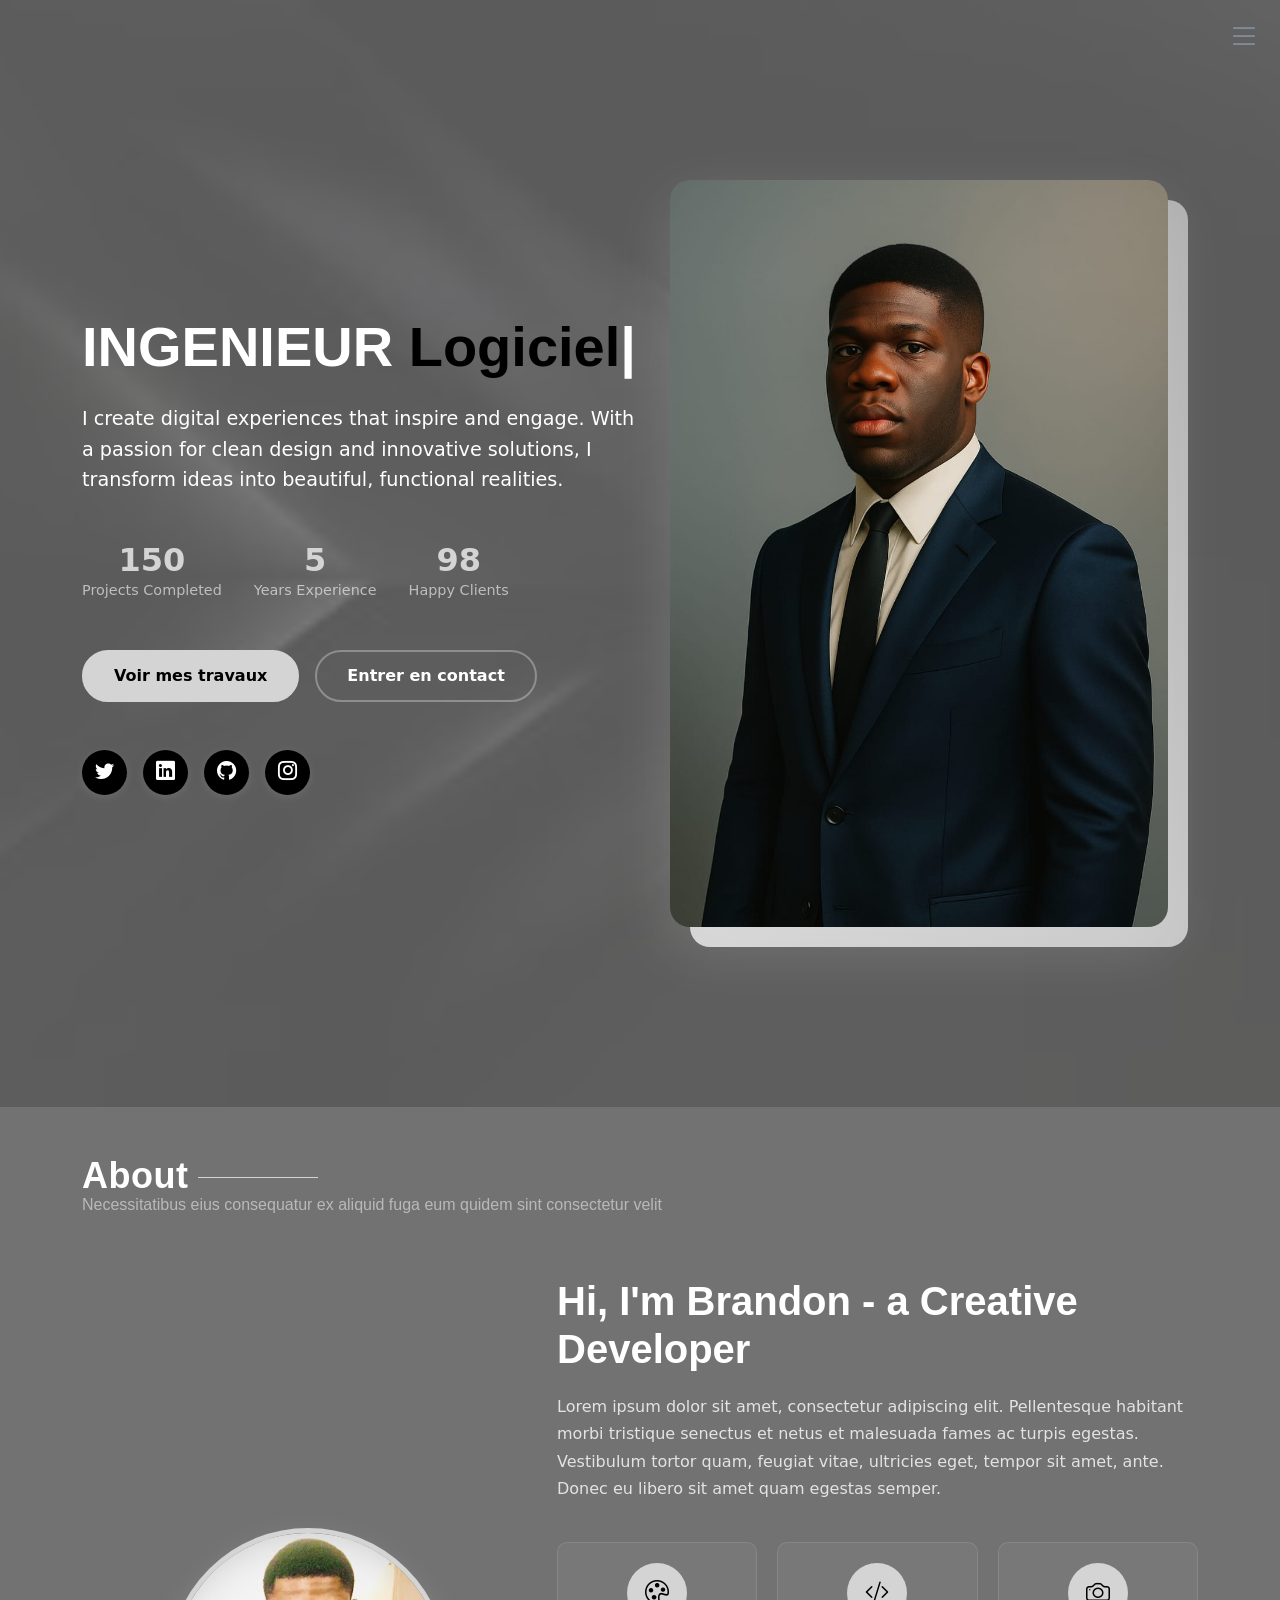
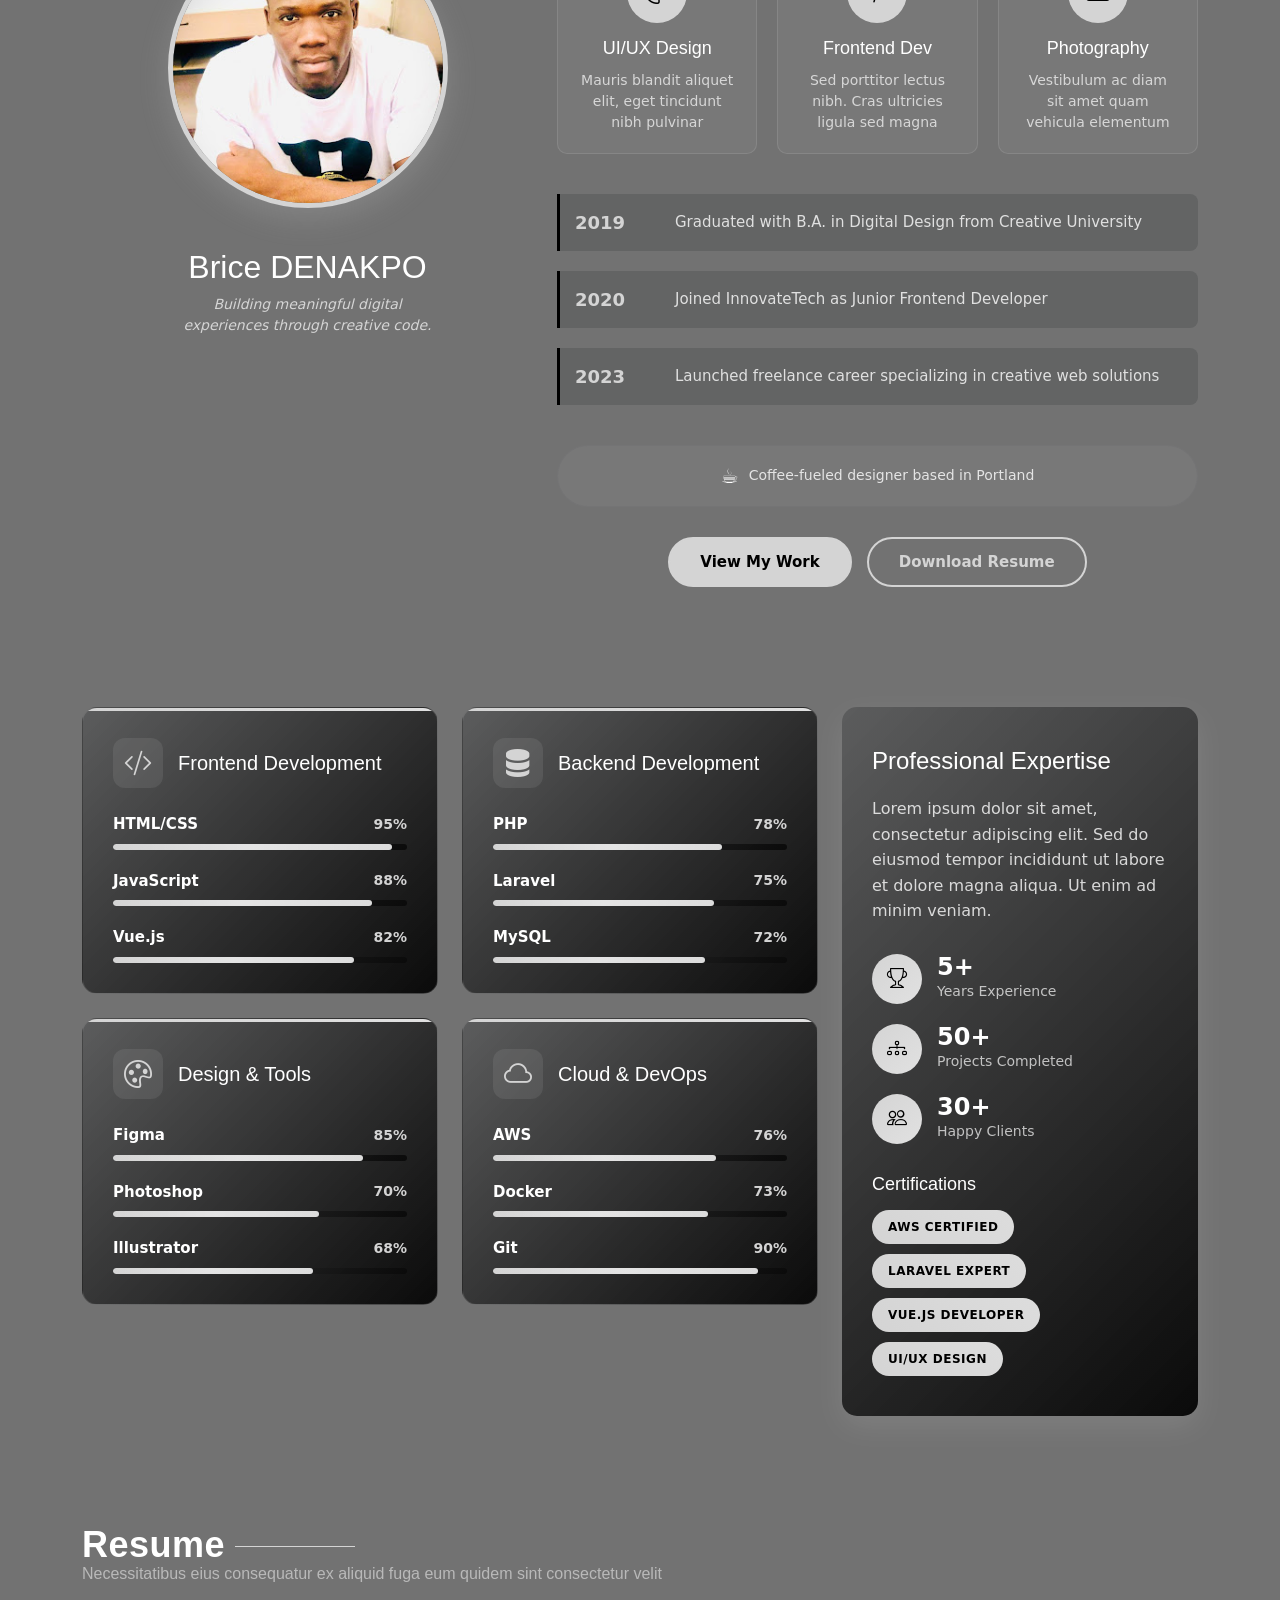
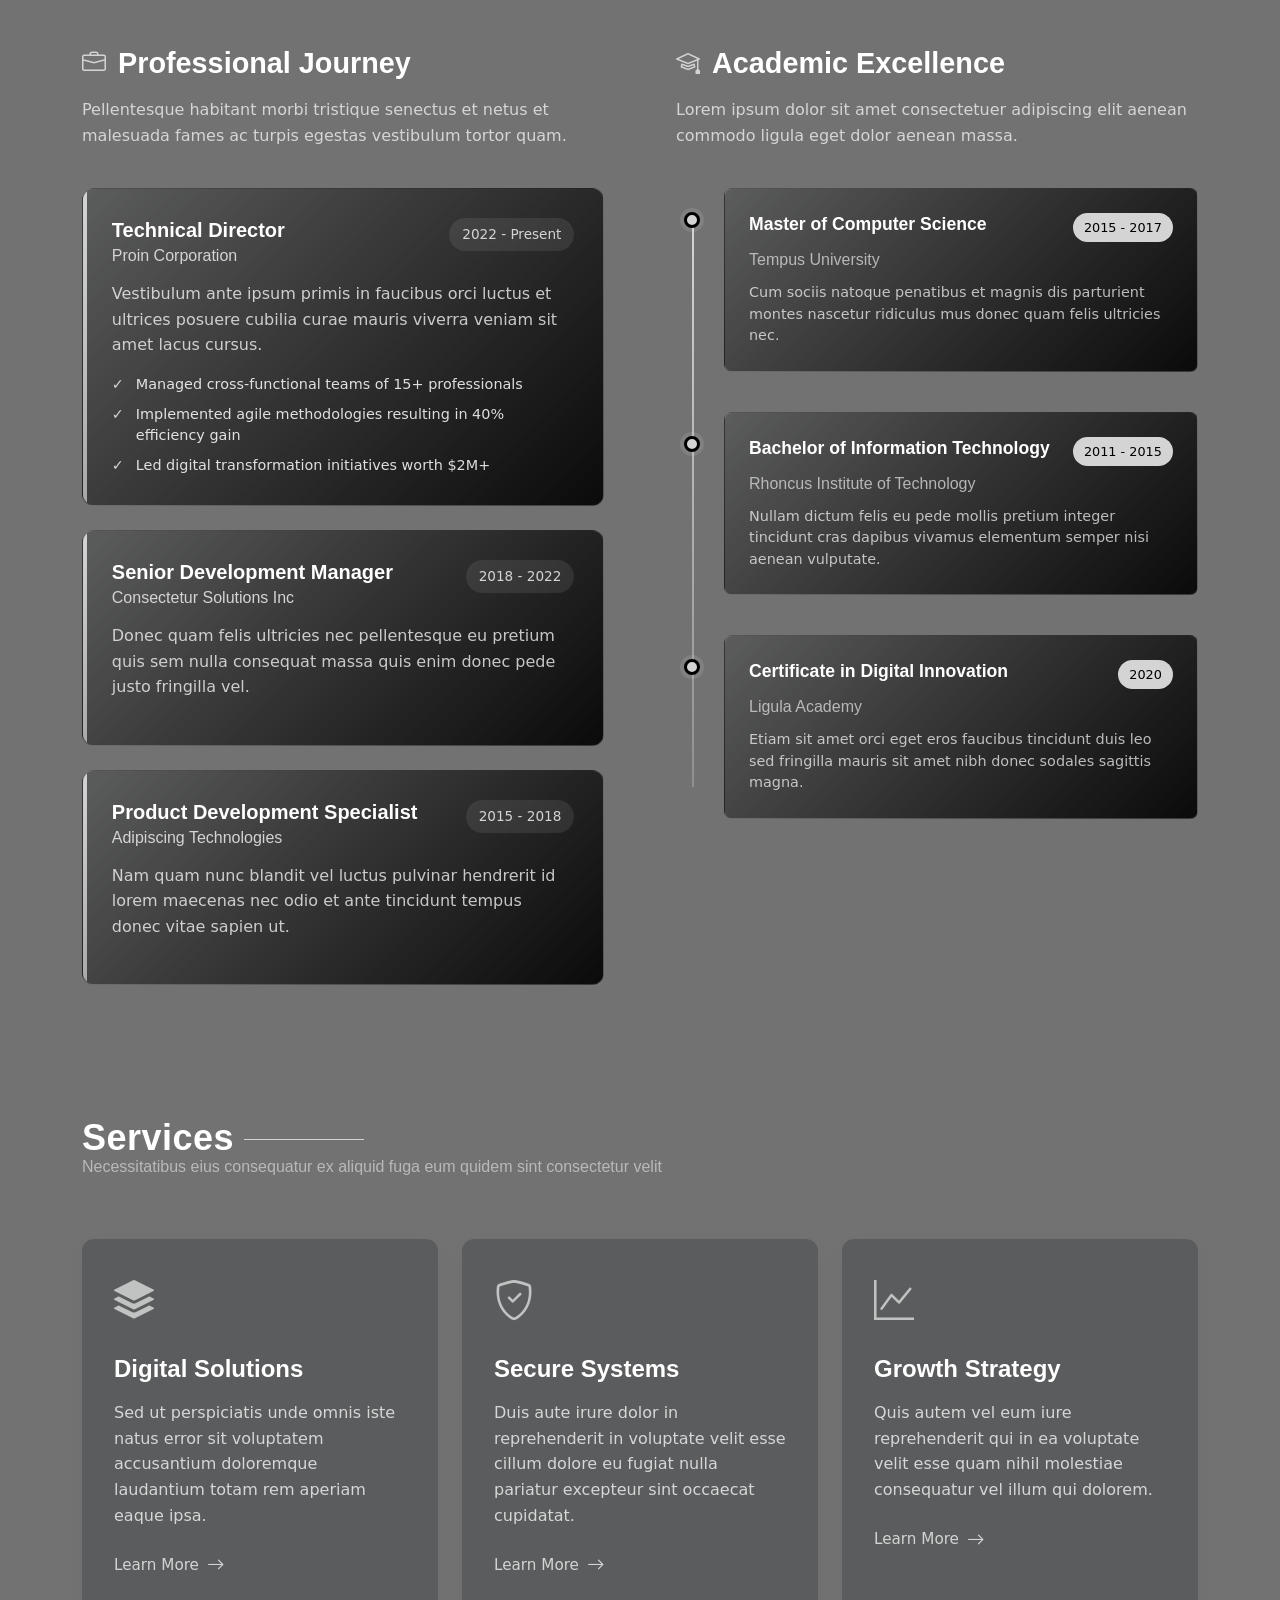
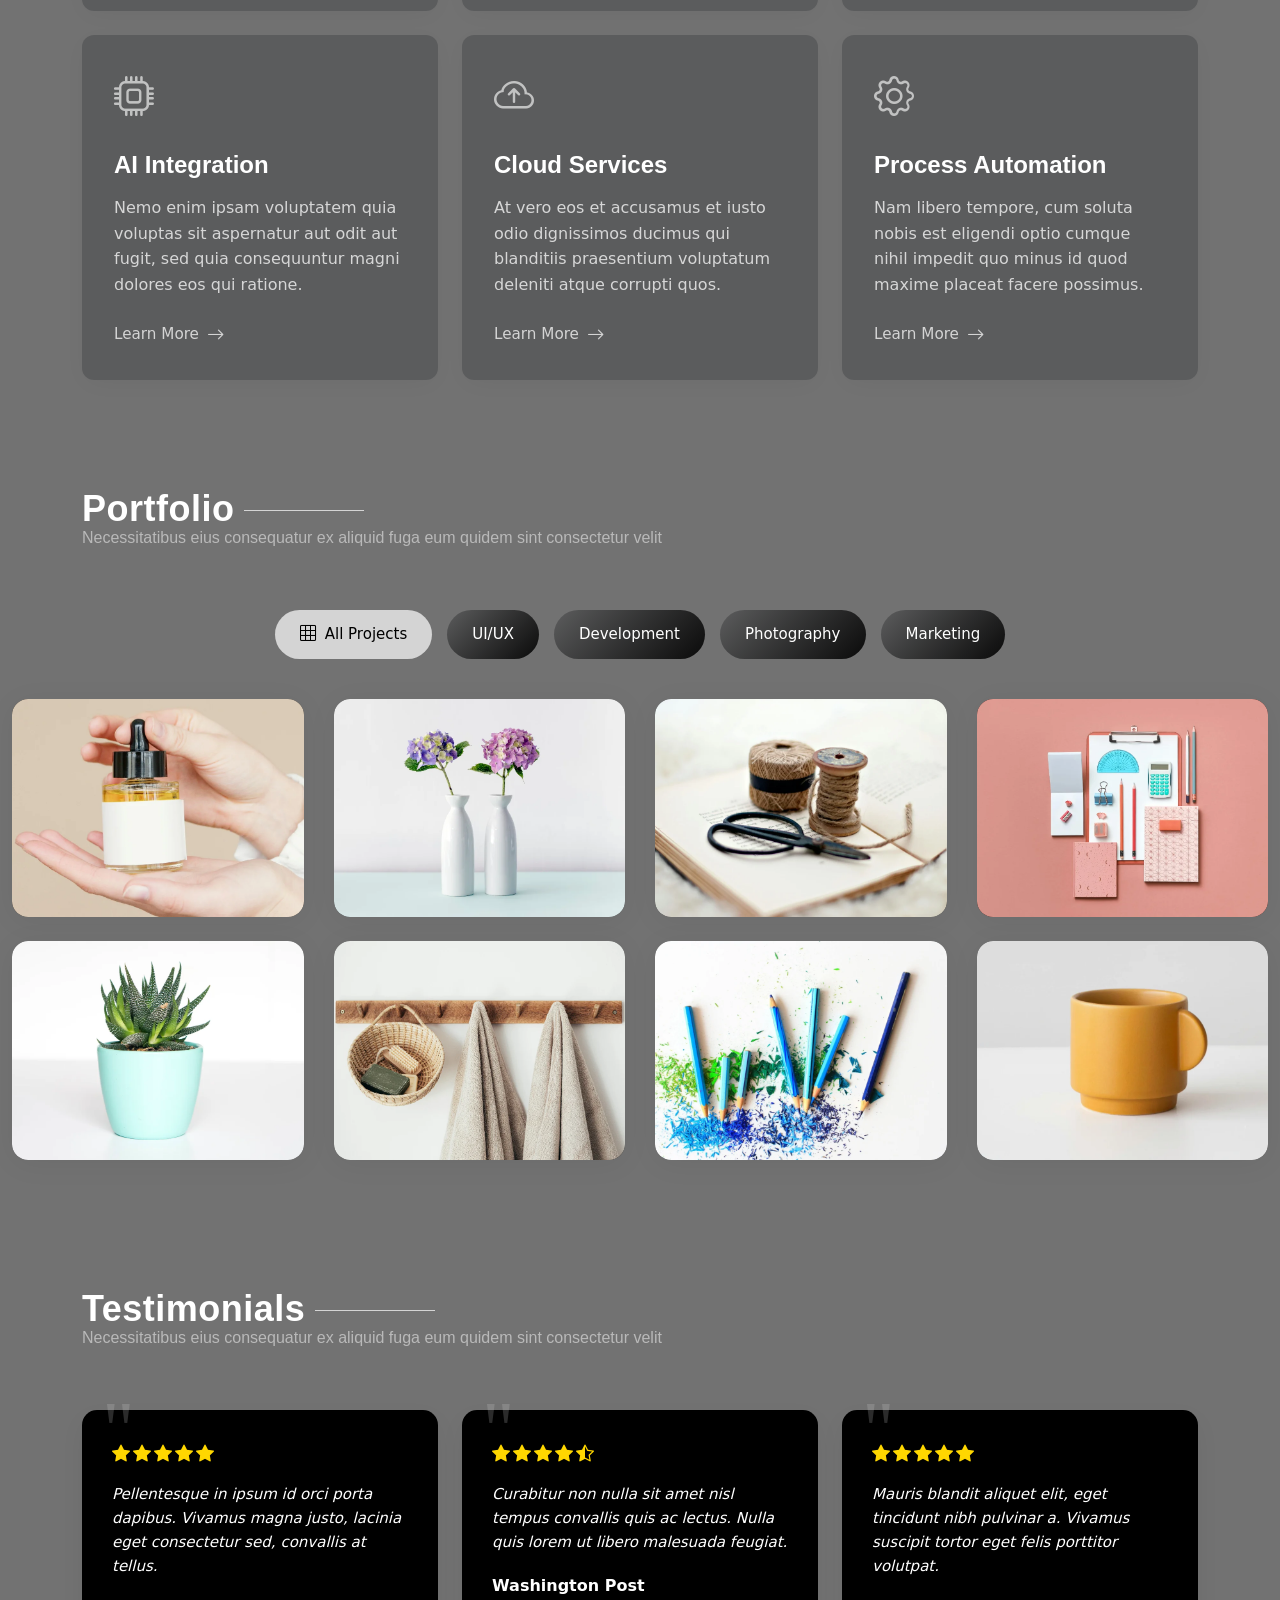
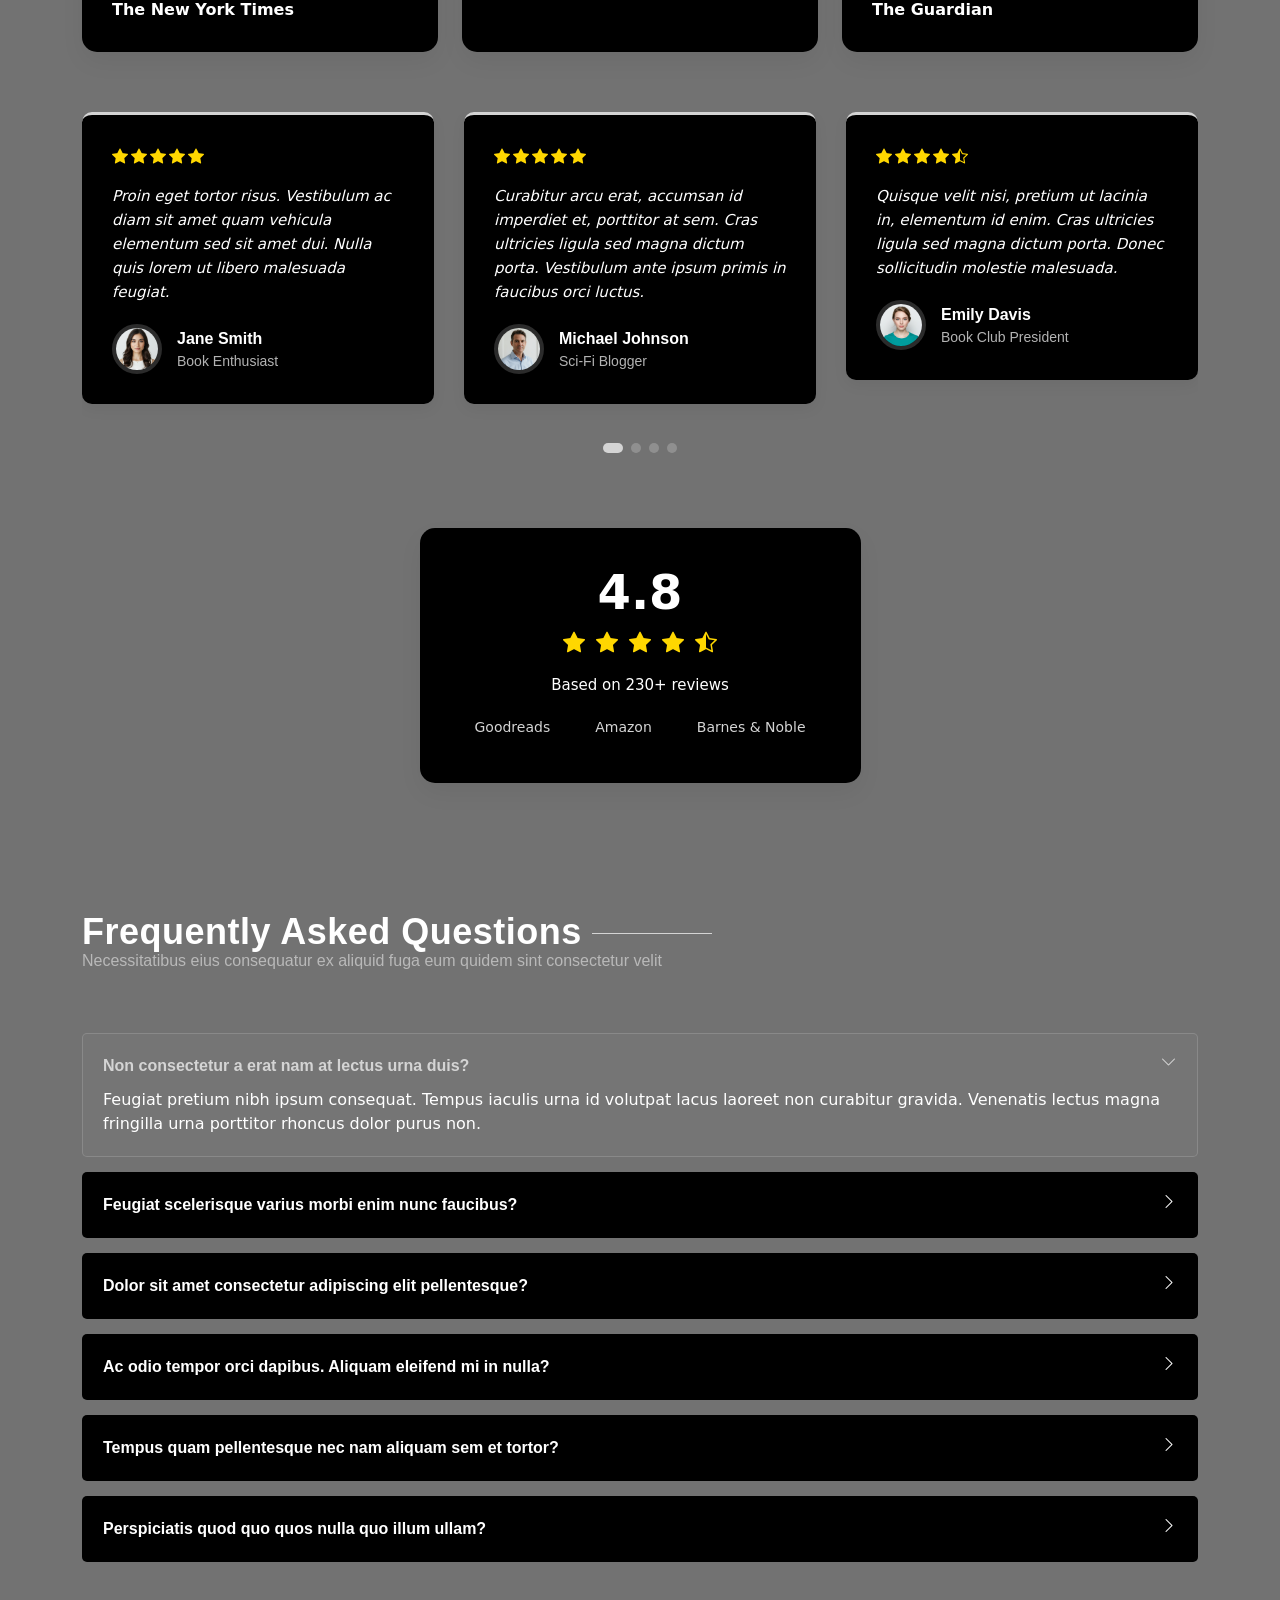
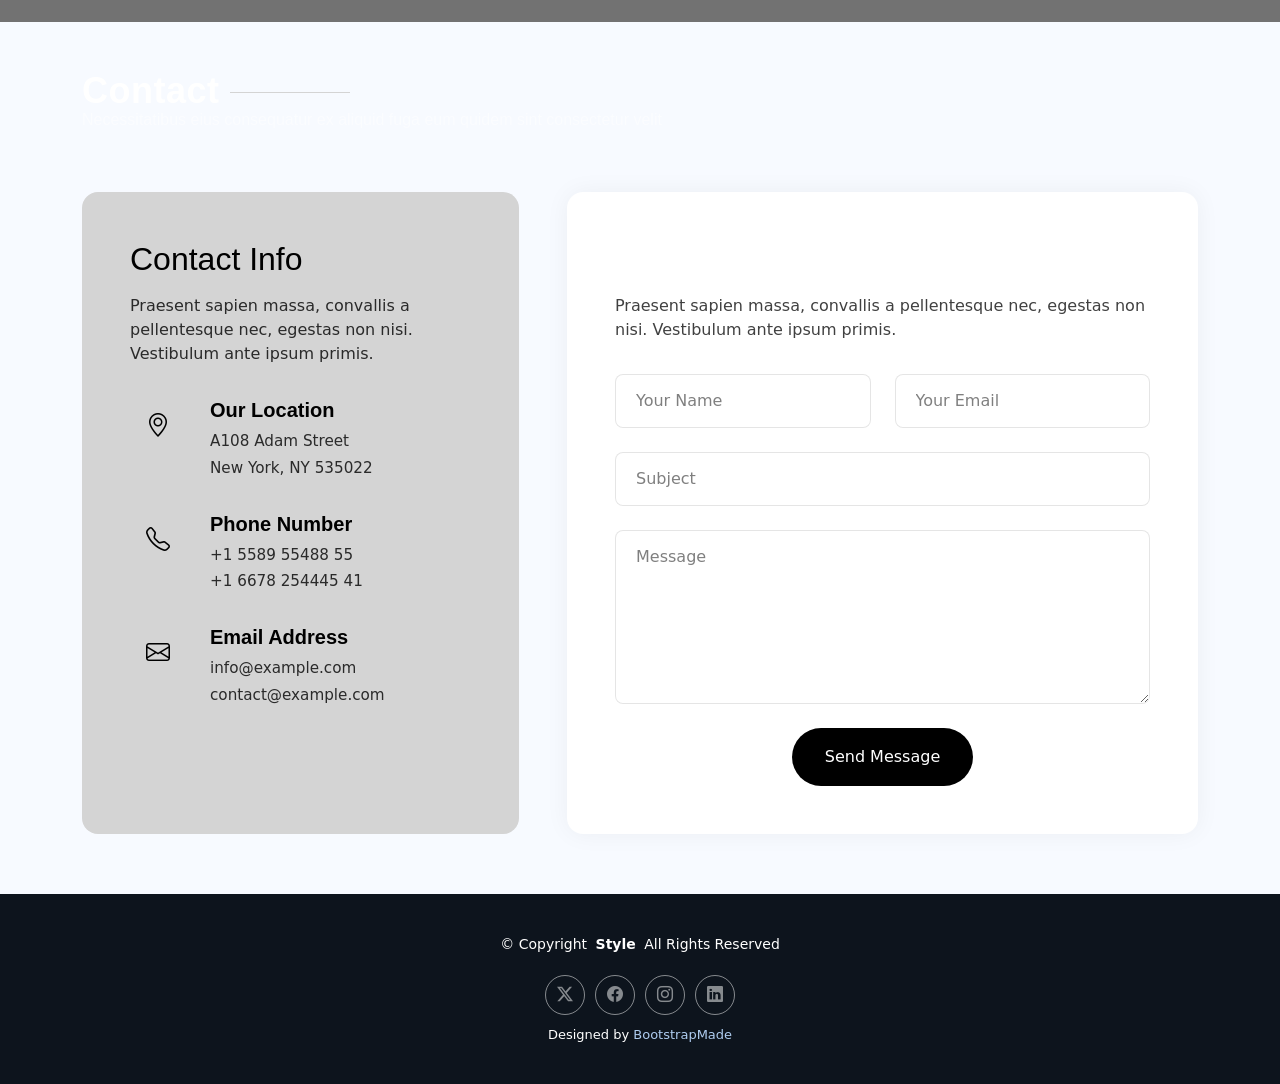
==== commit 5824d678: "design" ====
--- a/index.html
+++ b/index.html
@@ -51,8 +51,8 @@
         <nav id="navmenu" class="navmenu">
           <div class="profile-img">
             <img
-              src="assets/img/profile/profile-square-1.webp"
-              alt=""
+              src="assets/img/profile/brice2.jpeg"
+              alt=""  style="height: 200px;"
               class="img-fluid rounded-circle"
             />
           </div>
@@ -63,7 +63,7 @@
           >
             <!-- Uncomment the line below if you also wish to use an image logo -->
             <!-- <img src="assets/img/logo.webp" alt=""> -->
-            <h1 class="sitename">Alex Smith</h1>
+            <h1 class="sitename">Brice DENAKPO</h1>
           </a>
 
           <div class="social-links text-center">
@@ -124,13 +124,13 @@
             >
               <div class="content-wrapper">
                 <h1 class="hero-title">
-                  Creative
+                  INGENIEUR
                   <span
                     class="typed"
-                    data-typed-items="Designer, Developer, Freelancer, Artist"
+                    data-typed-items="Logiciel, Base de donnée, Freelancer, Artist"
                   ></span>
                 </h1>
-                <p class="lead">
+                <p class="lead text-white">
                   I create digital experiences that inspire and engage. With a
                   passion for clean design and innovative solutions, I transform
                   ideas into beautiful, functional realities.
@@ -174,8 +174,8 @@
                   data-aos="fade-up"
                   data-aos-delay="300"
                 >
-                  <a href="#portfolio" class="btn btn-primary">View My Work</a>
-                  <a href="#contact" class="btn btn-outline">Get In Touch</a>
+                  <a href="#portfolio" class="btn btn-primary">Voir mes travaux</a>
+                  <a href="#contact" class="btn btn-outline">Entrer en contact</a>
                 </div>
 
                 <div
@@ -197,36 +197,11 @@
               data-aos-delay="200"
             >
               <div class="image-container">
-                <div class="floating-elements">
-                  <div
-                    class="floating-card card-1"
-                    data-aos="zoom-in"
-                    data-aos-delay="300"
-                  >
-                    <i class="bi bi-palette"></i>
-                    <span>UI/UX Design</span>
-                  </div>
-                  <div
-                    class="floating-card card-2"
-                    data-aos="zoom-in"
-                    data-aos-delay="400"
-                  >
-                    <i class="bi bi-code-slash"></i>
-                    <span>Development</span>
-                  </div>
-                  <div
-                    class="floating-card card-3"
-                    data-aos="zoom-in"
-                    data-aos-delay="500"
-                  >
-                    <i class="bi bi-lightning"></i>
-                    <span>Creative Ideas</span>
-                  </div>
-                </div>
+               
                 <img
-                  src="assets/img/profile/profile-square-1.webp"
+                  src="assets/img/profile/brice2.jpeg"
                   alt="Portfolio Hero"
-                  class="img-fluid hero-main-image"
+                  class="img-fluid hero-main-image" 
                 />
                 <div class="image-overlay"></div>
               </div>
@@ -254,17 +229,13 @@
               <div class="profile-image-wrapper">
                 <div class="profile-image">
                   <img
-                    src="assets/img/profile/profile-square-1.webp"
+                    src="assets/img/profile/brice.jpg"
                     alt="Profile"
                     class="img-fluid"
                   />
                 </div>
                 <div class="signature-section">
-                  <img
-                    src="assets/img/misc/signature-1.webp"
-                    alt="Signature"
-                    class="signature"
-                  />
+                  <h2>Brice DENAKPO</h2>
                   <p class="quote">
                     Building meaningful digital experiences through creative
                     code.
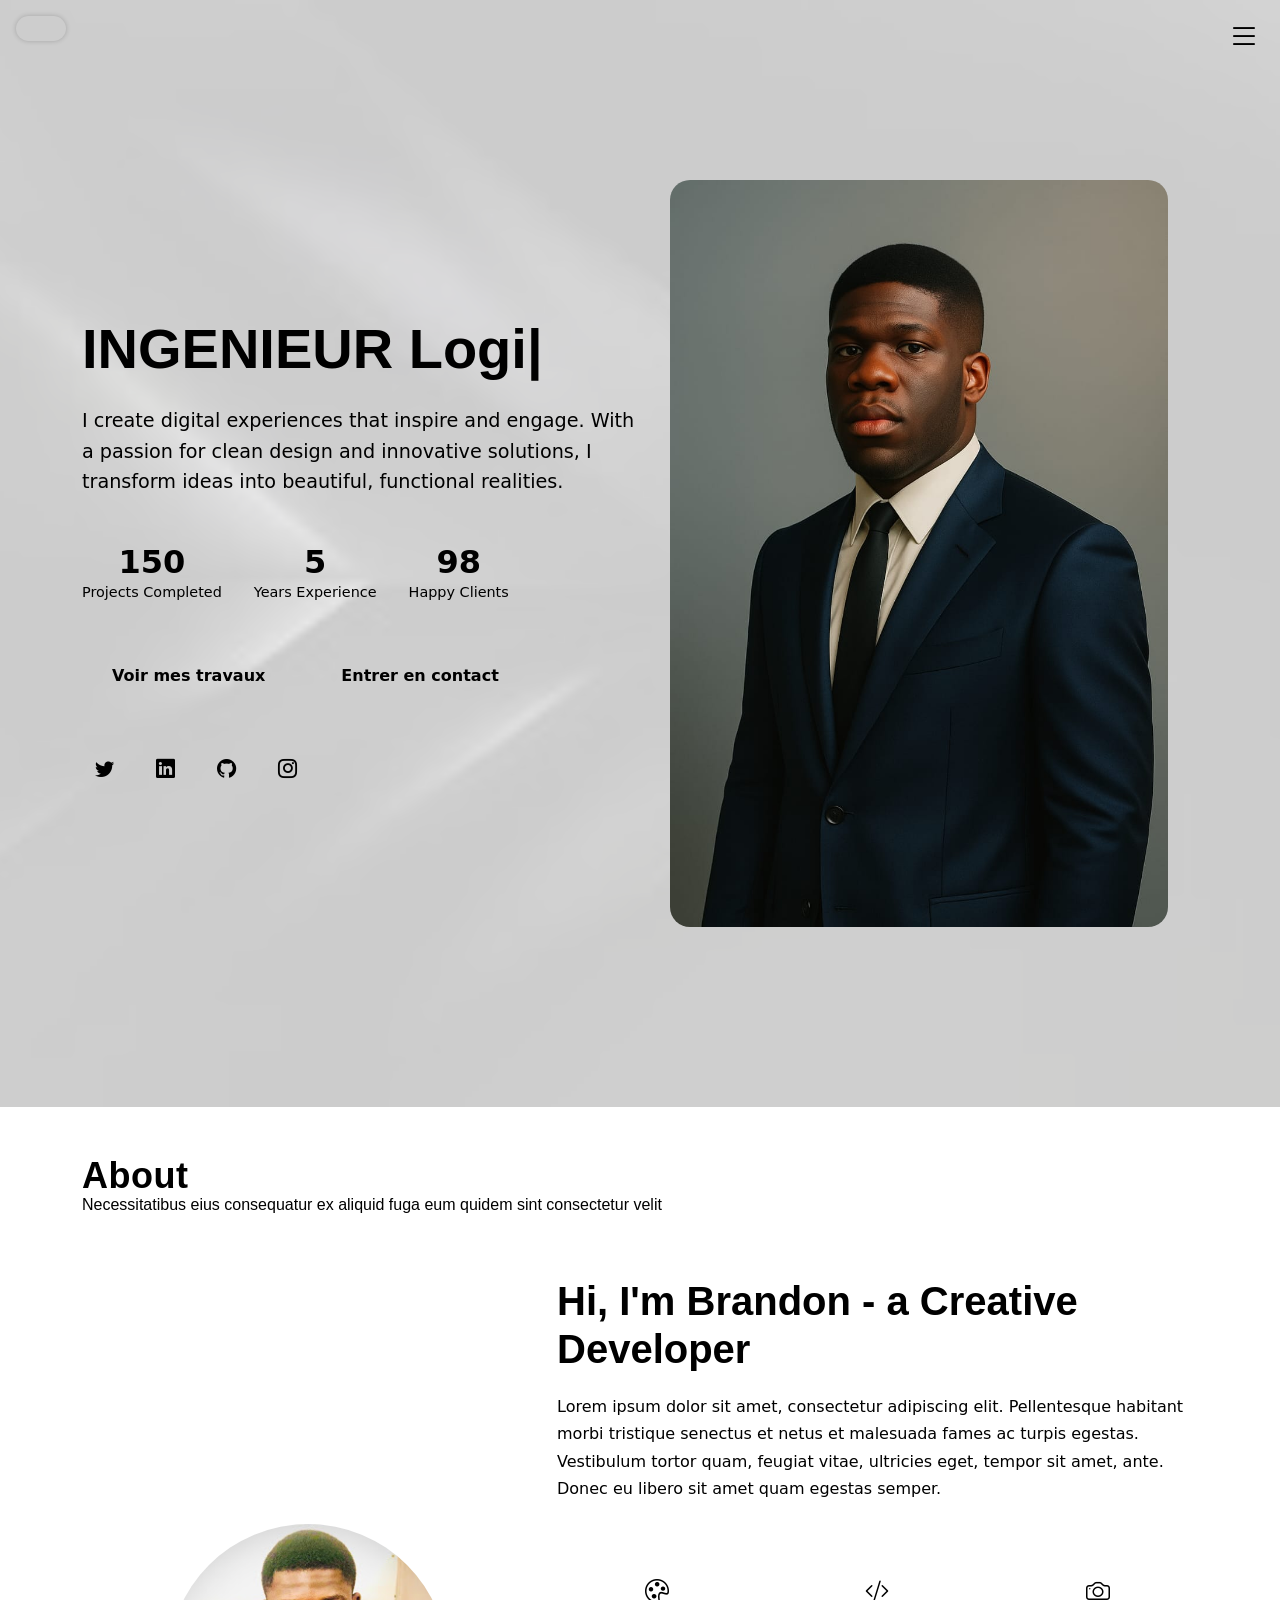
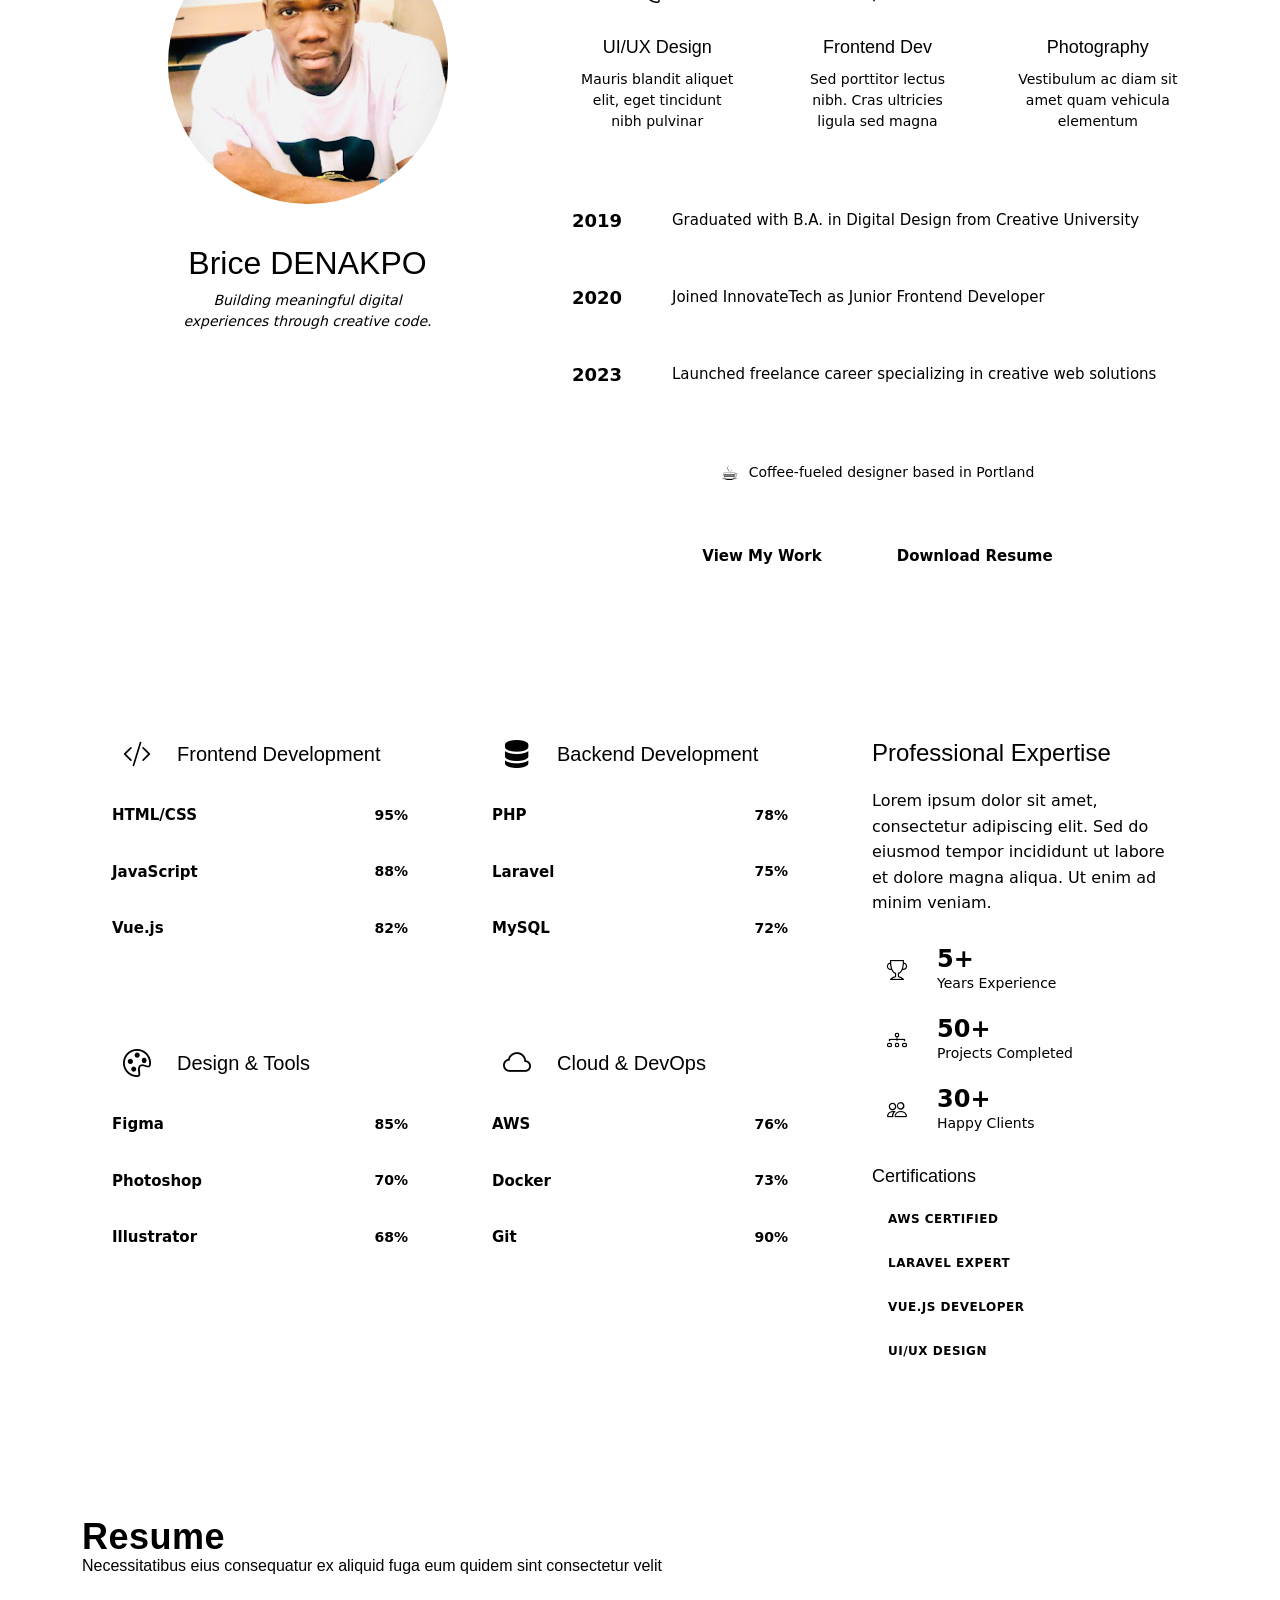
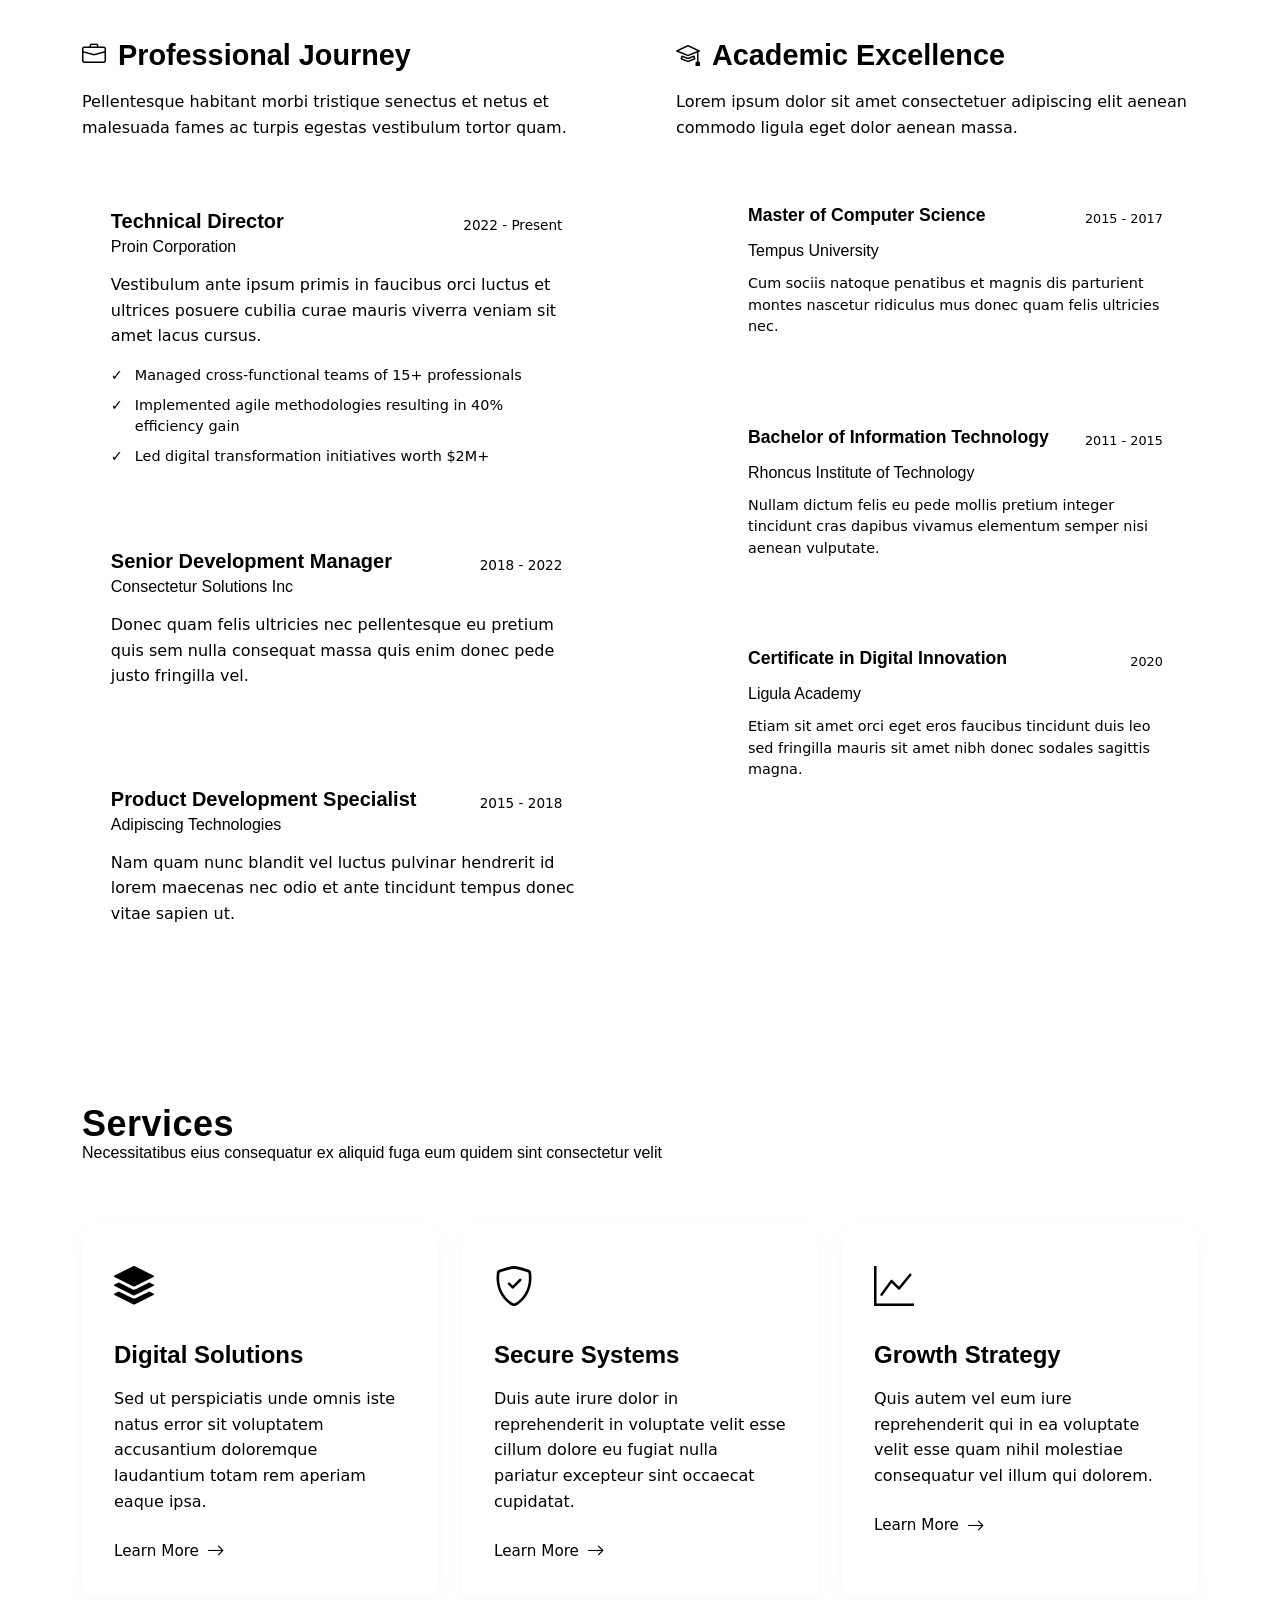
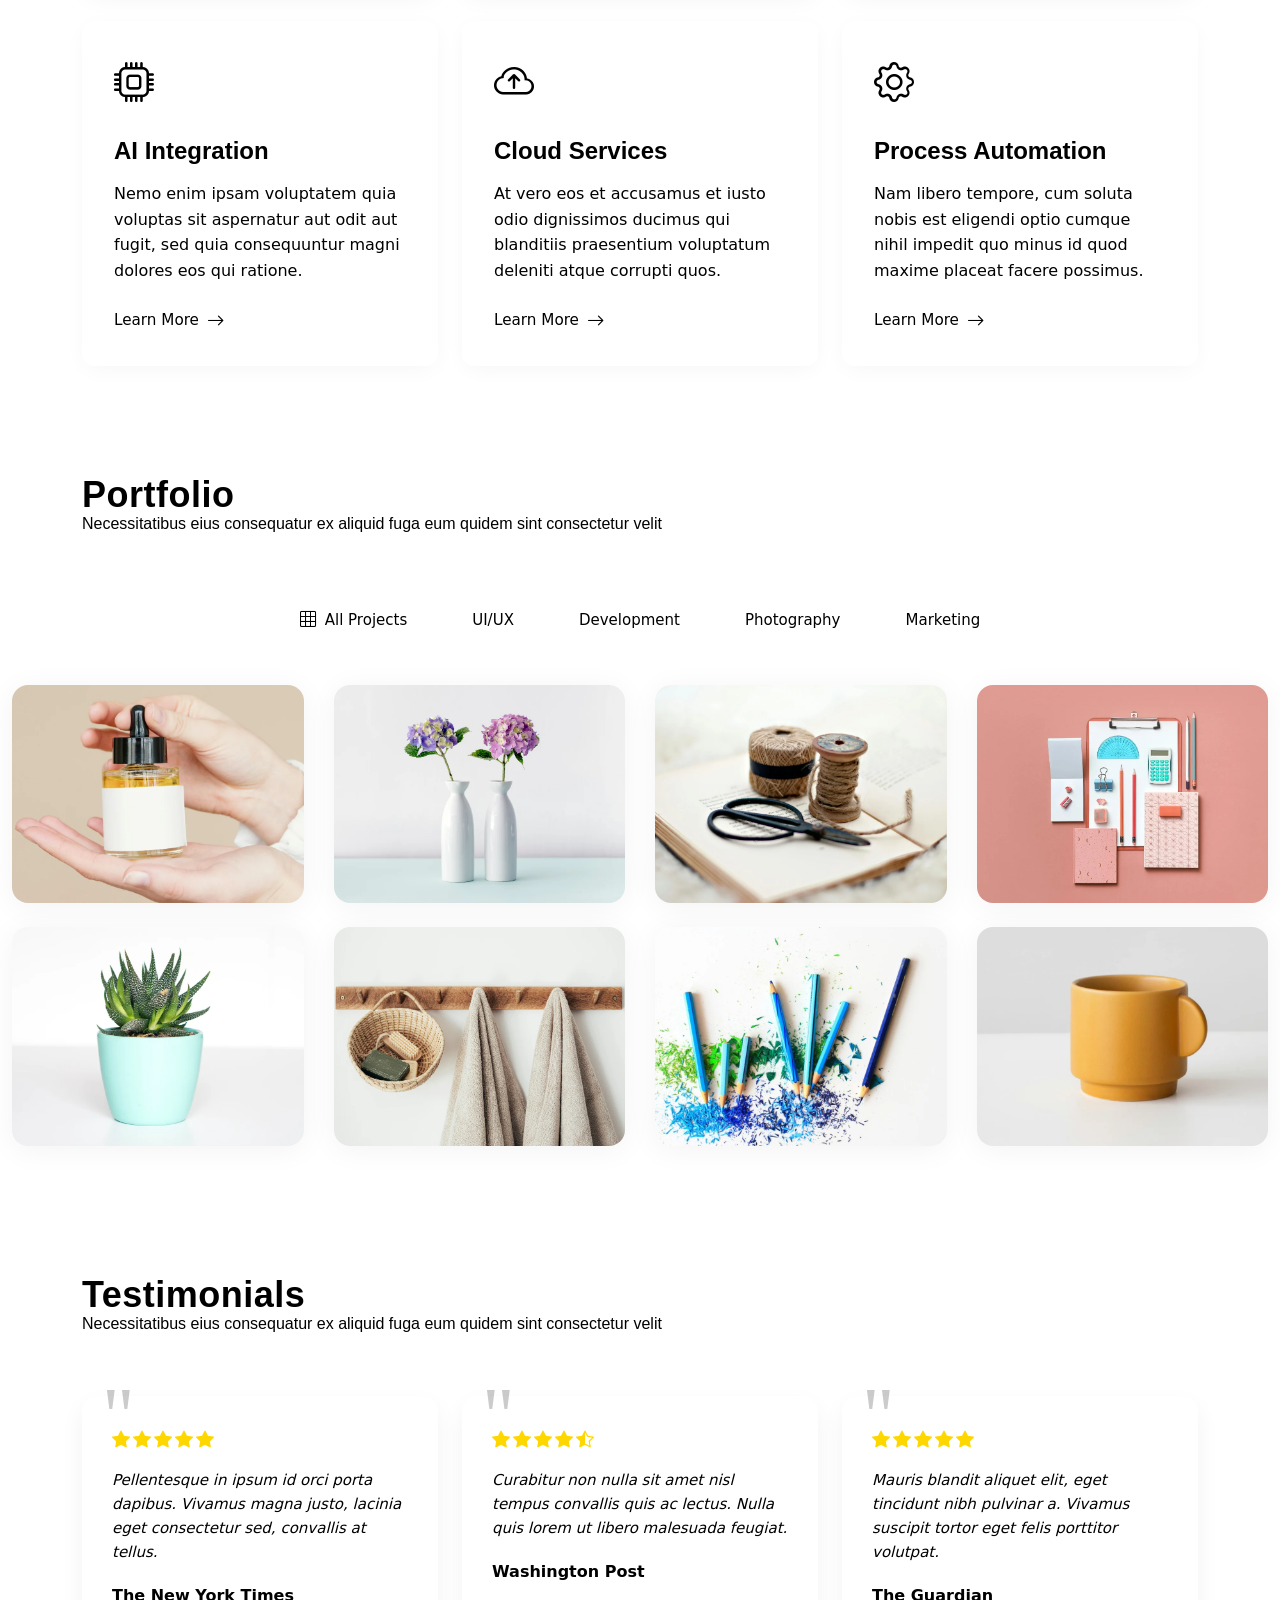
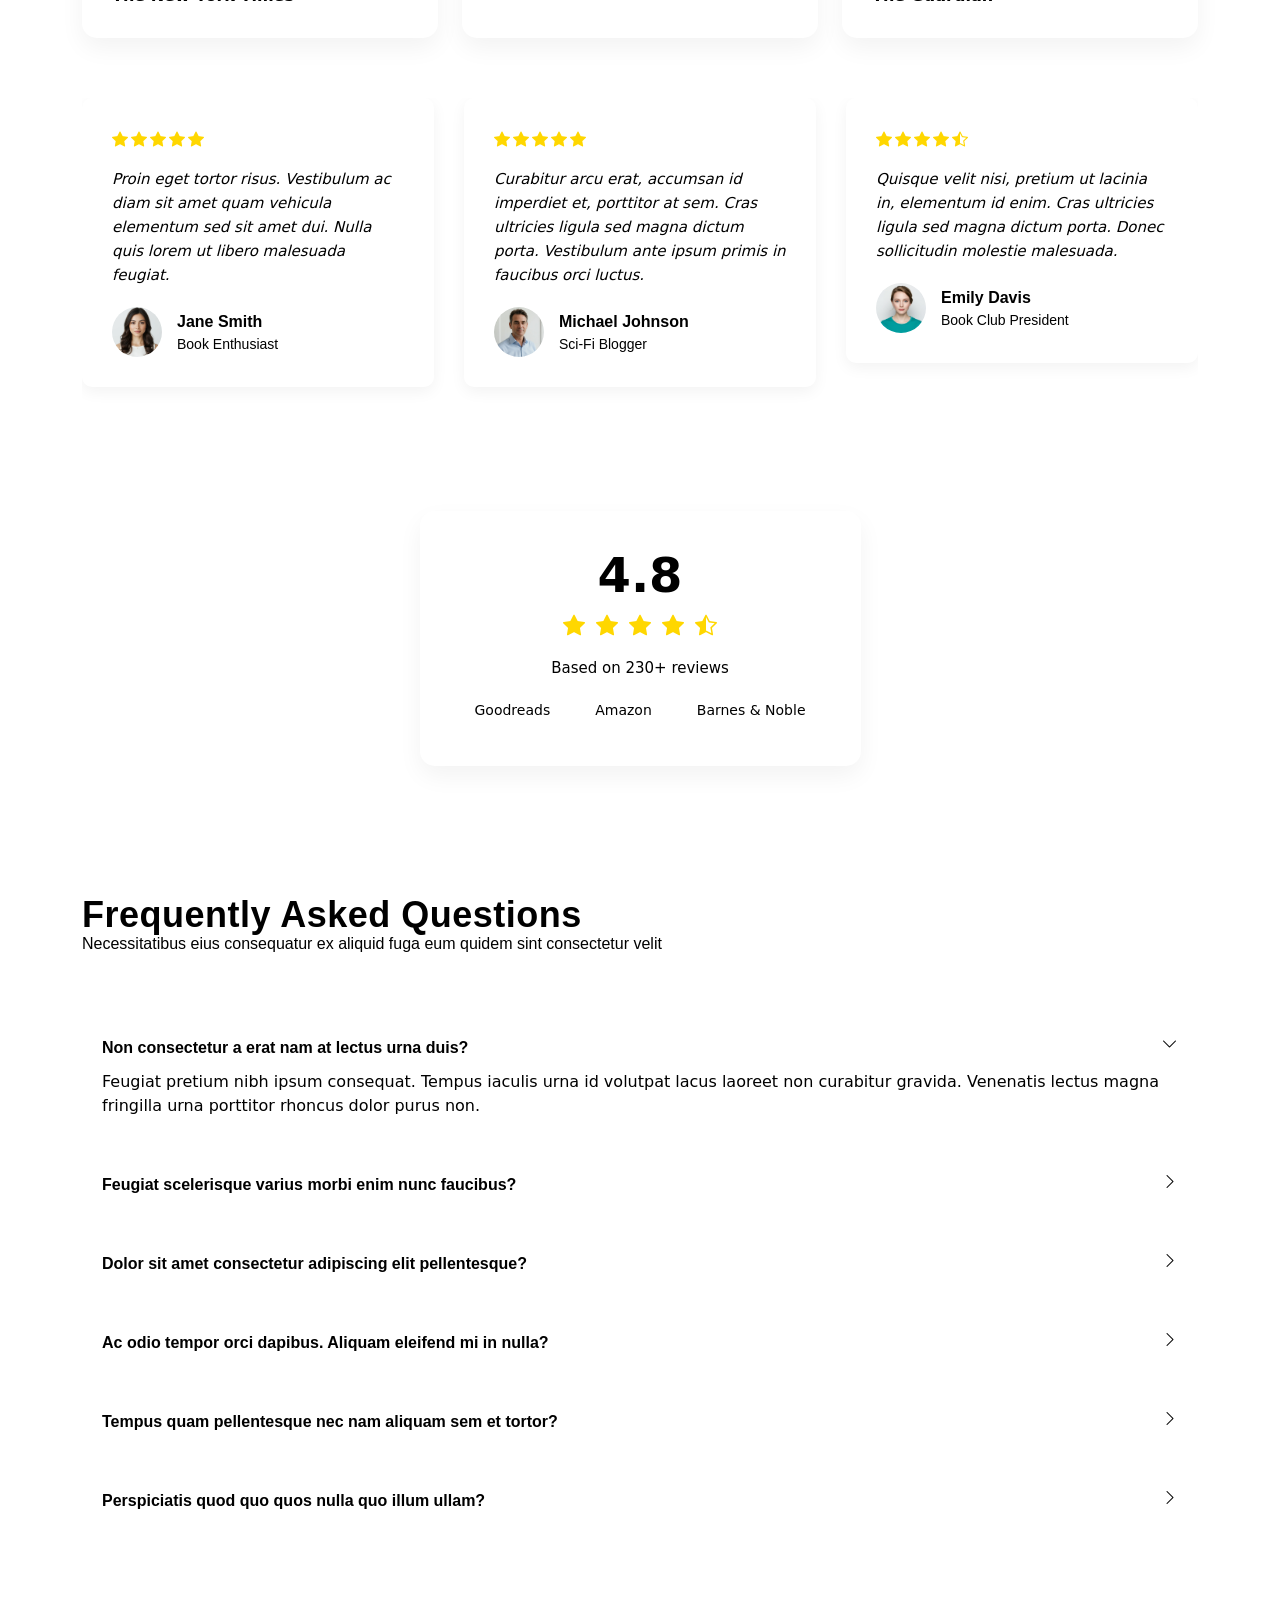
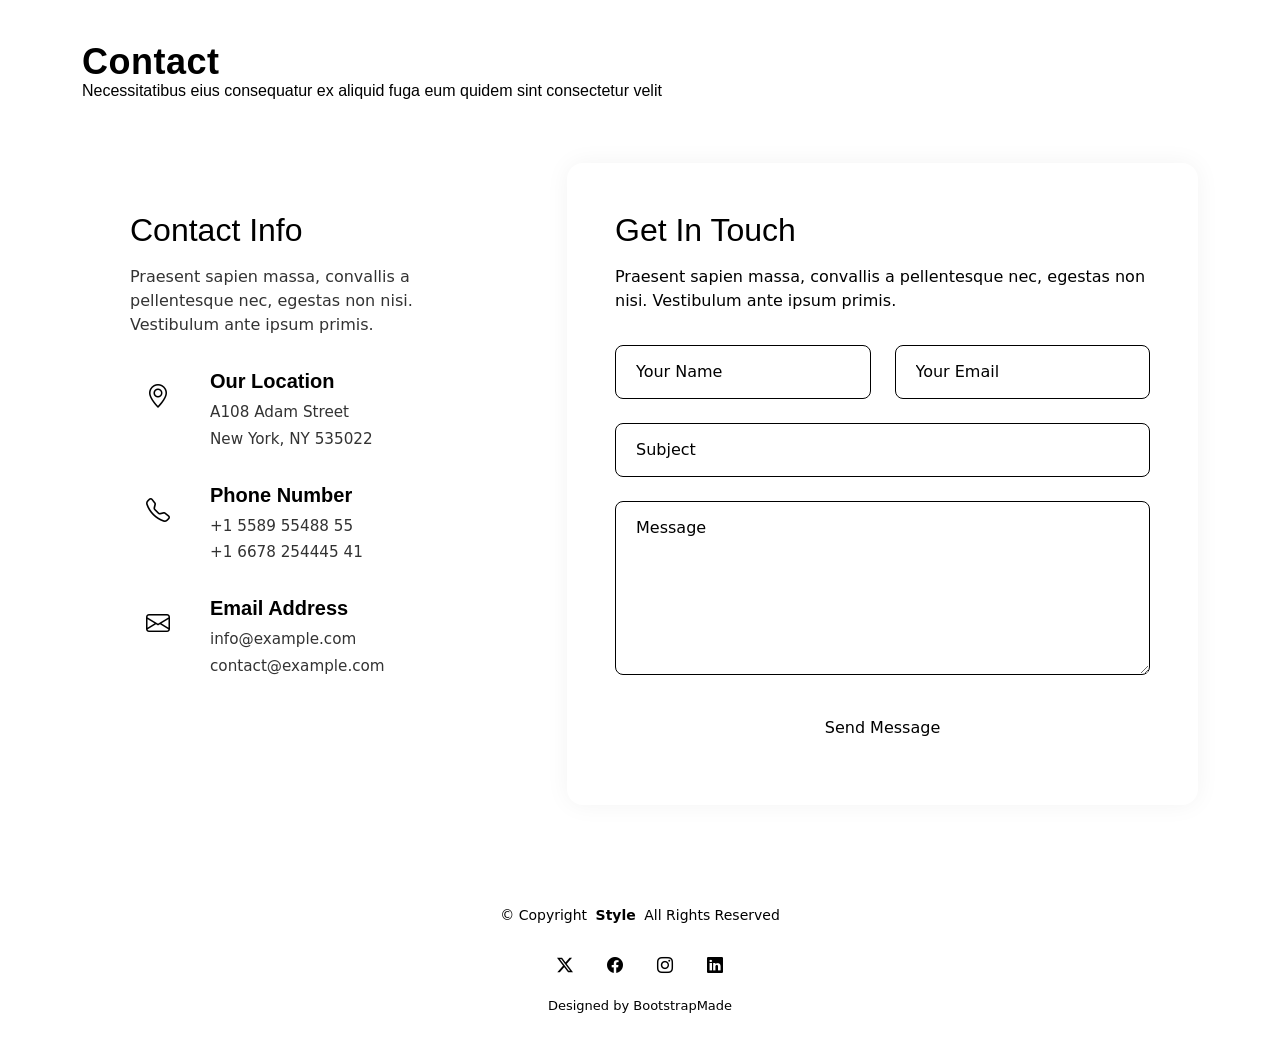
==== commit 961e8271: "thème sombre et light" ====
--- a/index.html
+++ b/index.html
@@ -9,7 +9,7 @@
 
     <!-- Favicons -->
     <link href="assets/img/favicon.png" rel="icon" />
-    <link href="assets/img/apple-touch-icon.png" rel="apple-touch-icon" />
+    <link href="assets/img/logo.png" rel="apple-touch-icon" />
 
     <!-- Fonts -->
     <link href="https://fonts.googleapis.com" rel="preconnect" />
@@ -44,15 +44,14 @@
       <div
         class="container-fluid position-relative d-flex align-items-center justify-content-between"
       >
-        <a href="index.html" class="logo d-flex align-items-center">
-          
-        </a>
+        <a href="index.html" class="logo d-flex align-items-center"> </a>
 
         <nav id="navmenu" class="navmenu">
           <div class="profile-img">
             <img
               src="assets/img/profile/brice2.jpeg"
-              alt=""  style="height: 200px;"
+              alt=""
+              style="height: 200px"
               class="img-fluid rounded-circle"
             />
           </div>
@@ -62,7 +61,7 @@
             class="logo d-flex align-items-center justify-content-center active"
           >
             <!-- Uncomment the line below if you also wish to use an image logo -->
-            <!-- <img src="assets/img/logo.webp" alt=""> -->
+            <img src="assets/img/logo.png" alt="" />
             <h1 class="sitename">Brice DENAKPO</h1>
           </a>
 
@@ -113,6 +112,10 @@
     </header>
 
     <main class="main">
+      <div class="theme-toggle">
+        <input type="checkbox" id="theme-switch" />
+        <label for="theme-switch" class="switch"></label>
+      </div>
       <!-- Hero Section -->
       <section id="hero" class="hero section">
         <div class="container">
@@ -130,7 +133,7 @@
                     data-typed-items="Logiciel, Base de donnée, Freelancer, Artist"
                   ></span>
                 </h1>
-                <p class="lead text-white">
+                <p class="lead">
                   I create digital experiences that inspire and engage. With a
                   passion for clean design and innovative solutions, I transform
                   ideas into beautiful, functional realities.
@@ -174,8 +177,12 @@
                   data-aos="fade-up"
                   data-aos-delay="300"
                 >
-                  <a href="#portfolio" class="btn btn-primary">Voir mes travaux</a>
-                  <a href="#contact" class="btn btn-outline">Entrer en contact</a>
+                  <a href="#portfolio" class="btn btn-primary"
+                    >Voir mes travaux</a
+                  >
+                  <a href="#contact" class="btn btn-outline"
+                    >Entrer en contact</a
+                  >
                 </div>
 
                 <div
@@ -197,11 +204,10 @@
               data-aos-delay="200"
             >
               <div class="image-container">
-               
                 <img
                   src="assets/img/profile/brice2.jpeg"
                   alt="Portfolio Hero"
-                  class="img-fluid hero-main-image" 
+                  class="img-fluid hero-main-image"
                 />
                 <div class="image-overlay"></div>
               </div>
@@ -1931,6 +1937,30 @@
     <script src="assets/vendor/isotope-layout/isotope.pkgd.min.js"></script>
     <script src="assets/vendor/swiper/swiper-bundle.min.js"></script>
 
+    <script>
+      const toggle = document.getElementById("theme-switch");
+      const body = document.body;
+
+      // Charger le thème sauvegardé
+      if (localStorage.getItem("theme") === "light") {
+        body.classList.remove("dark-theme");
+        body.classList.add("light-theme");
+        toggle.checked = true;
+      }
+
+      toggle.addEventListener("change", () => {
+        if (toggle.checked) {
+          body.classList.remove("dark-theme");
+          body.classList.add("light-theme");
+          localStorage.setItem("theme", "light");
+        } else {
+          body.classList.remove("light-theme");
+          body.classList.add("dark-theme");
+          localStorage.setItem("theme", "dark");
+        }
+      });
+    </script>
+
     <!-- Main JS File -->
     <script src="assets/js/main.js"></script>
   </body>
--- a/assets/css/main.css
+++ b/assets/css/main.css
@@ -0,0 +1,3240 @@
+
+
+@charset "UTF-8";
+
+
+:root {
+  --default-font: "Roboto",  system-ui, -apple-system, "Segoe UI", Roboto, "Helvetica Neue", Arial, "Noto Sans", "Liberation Sans", sans-serif, "Apple Color Emoji", "Segoe UI Emoji", "Segoe UI Symbol", "Noto Color Emoji";
+  --heading-font: "Quicksand",  sans-serif;
+  --nav-font: "Open Sans",  sans-serif;
+}
+
+/* Global Colors - The following color variables are used throughout the website. Updating them here will change the color scheme of the entire website */
+:root {
+  /* Rouge */
+  --color-red-lightest: #F5D3D7;
+  --color-red-light: #E77A84;
+  --color-red: #B31C2A; /* Accent principal */
+  --color-red-dark: #7D141E;
+  --color-red-darkest: #3C0A0E;
+
+  /* Gris */
+  --color-gray-lightest: #F7F9FA;
+  --color-gray-light: #E2E6EB;
+  --color-gray: #B0B7C2;
+  --color-gray-dark: #5A606A;
+  --color-gray-darkest: #1C1E22;
+
+  /* Noirs */
+  --color-black: #000000;
+  --color-black-soft: #111111;
+}
+
+.dark-theme {
+  --background-color: var(--color-black);
+  --default-color: var(--color-gray-light);
+  --heading-color: #ffffff;
+  --accent-color: var(--color-red);
+  --surface-color: var(--color-black-soft);
+  --contrast-color: #ffffff;
+
+  /* Nav */
+  --nav-color: var(--color-gray-light);
+  --nav-hover-color: var(--color-red);
+  --nav-mobile-background-color: var(--color-black-soft);
+  --nav-dropdown-background-color: #1c1c1ca2;
+  --nav-dropdown-color: var(--color-gray-light);
+  --nav-dropdown-hover-color: #ffffff;
+}
+
+.light-theme {
+  --background-color: var(--color-gray-lightest); /* Fond clair */
+  --default-color: var(--color-gray-darkest); /* Texte principal sombre */
+  --heading-color: var(--color-black);
+  --accent-color: var(--color-red); /* Accent identique au sombre */
+  --surface-color: #ffffff; /* Surfaces blanches (cartes, box) */
+  --contrast-color: #000000;
+
+  /* Nav */
+  --nav-color: var(--color-gray-dark);
+  --nav-hover-color: var(--color-red-dark);
+  --nav-mobile-background-color: #ffffff;
+  --nav-dropdown-background-color: #f0f0f0ee;
+  --nav-dropdown-color: var(--color-gray-darkest);
+  --nav-dropdown-hover-color: var(--color-red);
+}
+
+
+/* Navigation */
+/* :root {
+  --nav-color: var(--color-gray-light);
+  --nav-hover-color: var(--color-red);
+  --nav-mobile-background-color: var(--color-black-soft);
+  --nav-dropdown-background-color: #1c1c1ca2;
+  --nav-dropdown-color: var(--color-gray-light);
+  --nav-dropdown-hover-color: #ffffff;
+} */
+
+
+/* Smooth scroll */
+:root {
+  scroll-behavior: smooth;
+}
+
+/*--------------------------------------------------------------
+# General Styling & Shared Classes
+--------------------------------------------------------------*/
+body {
+  color: var(--default-color);
+  background-color: var(--background-color);
+  font-family: var(--default-font);
+}
+
+/* --- Switch toggle --- */
+.theme-toggle {
+  position: fixed;
+  top: 1rem;
+  left: 1rem; /* ✅ On place à gauche au lieu de right */
+  z-index: 1000;
+}
+
+.switch {
+  display: block;
+  width: 50px;
+  height: 25px;
+  background: var(--surface-color);
+  border-radius: 25px;
+  position: relative;
+  cursor: pointer;
+  transition: background 0.3s;
+  box-shadow: 0 0 5px rgba(0,0,0,0.2);
+}
+
+.switch::after {
+  content: '';
+  width: 20px;
+  height: 20px;
+  background: var(--accent-color);
+  border-radius: 50%;
+  position: absolute;
+  top: 2.5px;
+  left: 3px;
+  transition: 0.3s;
+}
+
+#theme-switch {
+  display: none;
+}
+
+#theme-switch:checked + .switch {
+  background: var(--surface-color);
+}
+
+#theme-switch:checked + .switch::after {
+  transform: translateX(25px);
+  background: var(--accent-color);
+}
+
+a {
+  color: var(--accent-color);
+  text-decoration: none;
+  transition: 0.3s;
+}
+
+a:hover {
+  color: color-mix(in srgb, var(--accent-color), transparent 25%);
+  text-decoration: none;
+}
+
+h1,
+h2,
+h3,
+h4,
+h5,
+h6 {
+  color: var(--heading-color);
+  font-family: var(--heading-font);
+}
+
+/* PHP Email Form Messages
+------------------------------*/
+.php-email-form .error-message {
+  display: none;
+  background: #df1529;
+  color: #ffffff;
+  text-align: left;
+  padding: 15px;
+  margin-bottom: 24px;
+  font-weight: 600;
+}
+
+.php-email-form .sent-message {
+  display: none;
+  color: #ffffff;
+  background: #059652;
+  text-align: center;
+  padding: 15px;
+  margin-bottom: 24px;
+  font-weight: 600;
+}
+
+.php-email-form .loading {
+  display: none;
+  background: linear-gradient(135deg, var(--nav-dropdown-background-color) 0%, color-mix(in srgb, var(--surface-color), var(--accent-color) 5%) 100%);
+  text-align: center;
+  padding: 15px;
+  margin-bottom: 24px;
+}
+
+.php-email-form .loading:before {
+  content: "";
+  display: inline-block;
+  border-radius: 50%;
+  width: 24px;
+  height: 24px;
+  margin: 0 10px -6px 0;
+  border: 3px solid var(--accent-color);
+  border-top-color: var(--surface-color);
+  animation: php-email-form-loading 1s linear infinite;
+}
+
+@keyframes php-email-form-loading {
+  0% {
+    transform: rotate(0deg);
+  }
+
+  100% {
+    transform: rotate(360deg);
+  }
+}
+
+/*--------------------------------------------------------------
+# Global Header
+--------------------------------------------------------------*/
+.header {
+  --background-color: linear-gradient(135deg, var(--nav-dropdown-background-color) 0%, color-mix(in srgb, var(--surface-color), var(--accent-color) 5%) 100%);
+  color: var(--default-color);
+  background-color: var(--background-color);
+  padding: 15px 0;
+  transition: all 0.5s;
+  z-index: 997;
+}
+
+.header .logo {
+  line-height: 1;
+}
+
+.header .logo img {
+  max-height: 42px;
+  margin-right: 8px;
+}
+
+.header .logo h1 {
+  font-size: 30px;
+  margin: 0;
+  font-weight: 700;
+  color: var(--heading-color);
+}
+
+/*--------------------------------------------------------------
+# Navigation Menu
+--------------------------------------------------------------*/
+/* Navmenu */
+.mobile-nav-toggle {
+  color: var(--nav-color);
+  position: fixed;
+  top: 20px;
+  right: 20px;
+  font-size: 32px;
+  line-height: 0;
+  cursor: pointer;
+  display: block !important;
+  z-index: 998;
+  transition: 0.3s;
+}
+
+.mobile-nav-toggle:hover {
+  color: var(--nav-hover-color);
+}
+
+.navmenu {
+  position: fixed;
+  top: 0;
+  bottom: 0;
+  right: -300px;
+  z-index: 997;
+  transition: 0.3s;
+  width: 300px;
+  overflow: hidden;
+}
+
+.navmenu .profile-img img {
+  margin: 15px auto;
+  display: block;
+  width: 160px;
+  border: 8px solid color-mix(in srgb, var(--contrast-color), transparent 85%);
+}
+
+.navmenu .logo {
+  line-height: 1;
+  margin-bottom: 15px;
+}
+
+.navmenu .logo img {
+  max-height: 32px;
+  margin-right: 8px;
+}
+
+.navmenu .logo h1 {
+  font-size: 24px;
+  margin: 0;
+  font-weight: 700;
+  color: var(--contrast-color);
+}
+
+.navmenu .social-links {
+  margin: 0 0 20px 0;
+}
+
+.navmenu .social-links a {
+  font-size: 16px;
+  display: inline-flex;
+  align-items: center;
+  justify-content: center;
+  padding: 0;
+  background: color-mix(in srgb, var(--contrast-color), transparent 90%);
+  color: var(--contrast-color);
+  margin: 0 2px;
+  border-radius: 50%;
+  width: 40px;
+  height: 40px;
+  transition: 0.3s;
+}
+
+.navmenu .social-links a i {
+  margin: 0;
+}
+
+.navmenu .social-links a:hover {
+  color: var(--contrast-color);
+  background: var(--accent-color);
+}
+
+.navmenu ul {
+  display: block;
+  list-style: none;
+  padding: 10px 0;
+  margin: 0;
+  overflow-y: auto;
+  transition: 0.3s;
+  z-index: 998;
+}
+
+.navmenu a,
+.navmenu a:focus {
+  color: var(--nav-dropdown-color);
+  padding: 10px 20px;
+  font-family: var(--nav-font);
+  font-size: 17px;
+  font-weight: 500;
+  display: flex;
+  align-items: center;
+  justify-content: space-between;
+  white-space: nowrap;
+  transition: 0.3s;
+}
+
+.navmenu a i,
+.navmenu a:focus i {
+  font-size: 12px;
+  line-height: 0;
+  margin-left: 5px;
+  width: 30px;
+  height: 30px;
+  display: flex;
+  align-items: center;
+  justify-content: center;
+  border-radius: 50%;
+  transition: 0.3s;
+  background-color: color-mix(in srgb, var(--accent-color), transparent 90%);
+}
+
+.navmenu a i:hover,
+.navmenu a:focus i:hover {
+  background-color: var(--accent-color);
+  color: var(--contrast-color);
+}
+
+.navmenu a:hover,
+.navmenu .active,
+.navmenu .active:focus {
+  color: var(--nav-dropdown-hover-color);
+}
+
+.navmenu .active i,
+.navmenu .active:focus i {
+  background-color: var(--accent-color);
+  color: var(--contrast-color);
+  transform: rotate(180deg);
+}
+
+.navmenu .dropdown ul {
+  position: static;
+  display: none;
+  z-index: 99;
+  padding: 10px 0;
+  margin: 10px 20px;
+  box-shadow: none;
+  transition: all 0.5s ease-in-out;
+}
+
+.navmenu .dropdown>.dropdown-active {
+  display: block;
+  background-color: var(--nav-dropdown-background-color);
+  border: 1px solid color-mix(in srgb, var(--nav-dropdown-color), transparent 90%);
+}
+
+.mobile-nav-active {
+  overflow: hidden;
+}
+
+.mobile-nav-active .mobile-nav-toggle {
+  right: 310px;
+  font-size: 36px;
+}
+
+.mobile-nav-active .navmenu {
+  position: fixed;
+  overflow: hidden;
+  top: 0;
+  bottom: 0;
+  right: 0;
+  background-color: var(--nav-mobile-background-color);
+  transition: 0.3s;
+}
+
+/*--------------------------------------------------------------
+# Global Footer
+--------------------------------------------------------------*/
+.footer {
+  color: var(--default-color);
+  background-color: var(--background-color);
+  font-size: 14px;
+  padding: 40px 0;
+  position: relative;
+}
+
+.footer .copyright p {
+  margin-bottom: 0;
+}
+
+.footer .social-links {
+  margin-top: 20px;
+}
+
+.footer .social-links a {
+  display: flex;
+  align-items: center;
+  justify-content: center;
+  width: 40px;
+  height: 40px;
+  border-radius: 50%;
+  border: 1px solid color-mix(in srgb, var(--default-color), transparent 50%);
+  font-size: 16px;
+  color: color-mix(in srgb, var(--default-color), transparent 50%);
+  margin: 0 5px;
+  transition: 0.3s;
+}
+
+.footer .social-links a:hover {
+  color: var(--accent-color);
+  border-color: var(--accent-color);
+}
+
+.footer .credits {
+  margin-top: 10px;
+  font-size: 13px;
+  text-align: center;
+}
+
+/*--------------------------------------------------------------
+# Scroll Top Button
+--------------------------------------------------------------*/
+.scroll-top {
+  position: fixed;
+  visibility: hidden;
+  opacity: 0;
+  right: 15px;
+  bottom: -15px;
+  z-index: 99999;
+  background-color: var(--accent-color);
+  width: 44px;
+  height: 44px;
+  border-radius: 50px;
+  transition: all 0.4s;
+}
+
+.scroll-top i {
+  font-size: 24px;
+  color: var(--contrast-color);
+  line-height: 0;
+}
+
+.scroll-top:hover {
+  background-color: color-mix(in srgb, var(--accent-color), transparent 20%);
+  color: var(--contrast-color);
+}
+
+.scroll-top.active {
+  visibility: visible;
+  opacity: 1;
+  bottom: 15px;
+}
+
+/*--------------------------------------------------------------
+# Disable aos animation delay on mobile devices
+--------------------------------------------------------------*/
+@media screen and (max-width: 768px) {
+  [data-aos-delay] {
+    transition-delay: 0 !important;
+  }
+}
+
+/*--------------------------------------------------------------
+# Global Page Titles & Breadcrumbs
+--------------------------------------------------------------*/
+.page-title {
+  color: var(--default-color);
+  background-color: var(--background-color);
+  padding: 25px 0;
+  position: relative;
+}
+
+.page-title h1 {
+  font-size: 24px;
+  font-weight: 700;
+}
+
+.page-title .breadcrumbs ol {
+  display: flex;
+  flex-wrap: wrap;
+  list-style: none;
+  padding: 0;
+  margin: 0;
+  font-size: 14px;
+  font-weight: 400;
+}
+
+.page-title .breadcrumbs ol li+li {
+  padding-left: 10px;
+}
+
+.page-title .breadcrumbs ol li+li::before {
+  content: "/";
+  display: inline-block;
+  padding-right: 10px;
+  color: color-mix(in srgb, var(--default-color), transparent 70%);
+}
+
+/*--------------------------------------------------------------
+# Global Sections
+--------------------------------------------------------------*/
+section,
+.section {
+  color: var(--default-color);
+  background-color: var(--background-color);
+  padding: 60px 0;
+  overflow: clip;
+}
+
+/*--------------------------------------------------------------
+# Global Section Titles
+--------------------------------------------------------------*/
+.section-title {
+  padding-bottom: 60px;
+  position: relative;
+}
+
+.section-title h2 {
+  font-size: 36px;
+  font-weight: 700;
+  padding: 0;
+  line-height: 1px;
+  margin: 0;
+  letter-spacing: 0.5px;
+  position: relative;
+}
+
+.section-title h2::after {
+  content: "";
+  width: 120px;
+  height: 1px;
+  display: inline-block;
+  background: var(--accent-color);
+  margin: 10px 10px;
+}
+
+.section-title p {
+  color: color-mix(in srgb, var(--default-color), transparent 50%);
+  margin: 5px 0 0 0;
+  font-size: 16px;
+  font-weight: 500;
+  font-family: var(--heading-font);
+}
+
+/*--------------------------------------------------------------
+# Hero Section
+--------------------------------------------------------------*/
+.hero {
+  padding: 120px 0;
+  position: relative;
+  overflow: hidden;
+  min-height: 80vh;
+  display: flex;
+  align-items: center;
+}
+
+.hero::before {
+  content: "";
+  position: absolute;
+  top: 0;
+  left: 0;
+  right: 0;
+  bottom: 0;
+  background: url("../img/bg/abstrat1.jpeg") no-repeat center center;
+  background-size: cover;
+  opacity: 0.20;
+  z-index: 1;
+}
+
+.hero .container {
+  position: relative;
+  z-index: 2;
+}
+
+@media (max-width: 991px) {
+  .hero .hero-content {
+    padding: 60px 30px;
+    text-align: center;
+  }
+}
+
+@media (max-width: 576px) {
+  .hero .hero-content {
+    padding: 40px 20px;
+  }
+}
+
+.hero .content-wrapper {
+  max-width: 600px;
+}
+
+.hero .hero-title {
+  font-size: 3.5rem;
+  font-weight: 700;
+  margin-bottom: 1.5rem;
+  line-height: 1.2;
+}
+
+@media (max-width: 768px) {
+  .hero .hero-title {
+    font-size: 2.8rem;
+  }
+}
+
+@media (max-width: 576px) {
+  .hero .hero-title {
+    font-size: 2.2rem;
+  }
+}
+
+.hero .hero-title .typed {
+  color: var(--contrast-color);
+  position: relative;
+}
+
+.hero .lead {
+  font-size: 1.2rem;
+  color: color-mix(in srgb, var(--default-color), transparent 20%);
+  margin-bottom: 3rem;
+  line-height: 1.6;
+}
+
+@media (max-width: 768px) {
+  .hero .lead {
+    font-size: 1.1rem;
+    margin-bottom: 2rem;
+  }
+}
+
+.hero .hero-stats {
+  display: flex;
+  gap: 2rem;
+  margin-bottom: 3rem;
+}
+
+@media (max-width: 768px) {
+  .hero .hero-stats {
+    justify-content: center;
+    gap: 1.5rem;
+    margin-bottom: 2rem;
+  }
+}
+
+@media (max-width: 576px) {
+  .hero .hero-stats {
+    flex-direction: column;
+    gap: 1rem;
+  }
+}
+
+.hero .hero-stats .stat-item {
+  display: flex;
+  flex-direction: column;
+  align-items: center;
+}
+
+.hero .hero-stats .stat-item .purecounter {
+  font-size: 2rem;
+  font-weight: 700;
+  color: var(--accent-color);
+  line-height: 1;
+}
+
+.hero .hero-stats .stat-item .stat-label {
+  font-size: 0.9rem;
+  color: color-mix(in srgb, var(--default-color), transparent 40%);
+  margin-top: 0.25rem;
+}
+
+.hero .hero-actions {
+  display: flex;
+  gap: 1rem;
+  margin-bottom: 3rem;
+}
+
+@media (max-width: 768px) {
+  .hero .hero-actions {
+    justify-content: center;
+    margin-bottom: 2rem;
+  }
+}
+
+@media (max-width: 576px) {
+  .hero .hero-actions {
+    flex-direction: column;
+    align-items: center;
+  }
+}
+
+.hero .hero-actions .btn {
+  padding: 12px 30px;
+  font-weight: 600;
+  border-radius: 50px;
+  text-decoration: none;
+  transition: all 0.3s ease;
+}
+
+.hero .hero-actions .btn.btn-primary {
+  background-color: var(--accent-color);
+  color: var(--contrast-color);
+  border: 2px solid var(--accent-color);
+}
+
+.hero .hero-actions .btn.btn-primary:hover {
+  background-color: transparent;
+  color: var(--accent-color);
+}
+
+.hero .hero-actions .btn.btn-outline {
+  background-color: transparent;
+  color: var(--default-color);
+  border: 2px solid color-mix(in srgb, var(--default-color), transparent 70%);
+}
+
+.hero .hero-actions .btn.btn-outline:hover {
+  background-color: var(--accent-color);
+  color: var(--contrast-color);
+  border-color: var(--accent-color);
+}
+
+.hero .social-links {
+  display: flex;
+  gap: 1rem;
+}
+
+@media (max-width: 768px) {
+  .hero .social-links {
+    justify-content: center;
+  }
+}
+
+.hero .social-links a {
+  width: 45px;
+  height: 45px;
+  display: flex;
+  align-items: center;
+  justify-content: center;
+  border-radius: 50%;
+  background-color: var(--surface-color);
+  color: var(--default-color);
+  text-decoration: none;
+  transition: all 0.3s ease;
+  box-shadow: 0 2px 10px color-mix(in srgb, var(--default-color), transparent 90%);
+}
+
+.hero .social-links a:hover {
+  background-color: var(--accent-color);
+  color: var(--contrast-color);
+  transform: translateY(-3px);
+}
+
+.hero .social-links a i {
+  font-size: 1.2rem;
+}
+
+.hero .hero-image {
+  position: relative;
+  display: flex;
+  align-items: center;
+  justify-content: center;
+  padding: 60px 30px;
+}
+
+@media (max-width: 991px) {
+  .hero .hero-image {
+    min-height: auto;
+    padding: 40px 30px;
+  }
+}
+
+.hero .image-container {
+  position: relative;
+  max-width: 500px;
+  width: 100%;
+}
+
+.hero .hero-main-image {
+  border-radius: 20px;
+  box-shadow: 0 20px 60px color-mix(in srgb, var(--default-color), transparent 85%);
+  position: relative;
+  z-index: 2;
+}
+
+.hero .image-overlay {
+  position: absolute;
+  top: 20px;
+  left: 20px;
+  right: -20px;
+  bottom: -20px;
+  background: linear-gradient(45deg, var(--accent-color), color-mix(in srgb, var(--accent-color), transparent 30%));
+  border-radius: 20px;
+  z-index: 1;
+}
+
+.hero .floating-elements {
+  position: absolute;
+  top: 0;
+  left: 0;
+  right: 0;
+  bottom: 0;
+  z-index: 3;
+}
+
+.hero .floating-card {
+  position: absolute;
+  background-color: var(--surface-color);
+  padding: 15px 20px;
+  border-radius: 15px;
+  box-shadow: 0 10px 30px color-mix(in srgb, var(--default-color), transparent 90%);
+  display: flex;
+  align-items: center;
+  gap: 10px;
+  white-space: nowrap;
+  animation: float 6s ease-in-out infinite;
+}
+
+@media (max-width: 768px) {
+  .hero .floating-card {
+    padding: 10px 15px;
+    font-size: 0.9rem;
+  }
+}
+
+.hero .floating-card i {
+  font-size: 1.5rem;
+  color: var(--accent-color);
+}
+
+@media (max-width: 768px) {
+  .hero .floating-card i {
+    font-size: 1.2rem;
+  }
+}
+
+.hero .floating-card span {
+  font-weight: 600;
+  color: var(--default-color);
+}
+
+.hero .floating-card.card-1 {
+  top: 10%;
+  left: -10%;
+  animation-delay: 0s;
+}
+
+@media (max-width: 768px) {
+  .hero .floating-card.card-1 {
+    top: 5%;
+    left: -5%;
+  }
+}
+
+.hero .floating-card.card-2 {
+  top: 60%;
+  right: -15%;
+  animation-delay: 2s;
+}
+
+@media (max-width: 768px) {
+  .hero .floating-card.card-2 {
+    top: 70%;
+    right: -10%;
+  }
+}
+
+.hero .floating-card.card-3 {
+  bottom: 15%;
+  left: -5%;
+  animation-delay: 4s;
+}
+
+@media (max-width: 768px) {
+  .hero .floating-card.card-3 {
+    bottom: 10%;
+    left: 0%;
+  }
+}
+
+@keyframes float {
+
+  0%,
+  100% {
+    transform: translateY(0px);
+  }
+
+  50% {
+    transform: translateY(-20px);
+  }
+}
+
+/*--------------------------------------------------------------
+# About Section
+--------------------------------------------------------------*/
+.about .profile-image-wrapper {
+  position: relative;
+}
+
+.about .profile-image-wrapper .profile-image {
+  position: relative;
+  width: 280px;
+  height: 280px;
+  margin: 0 auto 40px;
+  border-radius: 50%;
+  overflow: hidden;
+  border: 5px solid var(--accent-color);
+  box-shadow: 0 10px 30px color-mix(in srgb, var(--accent-color), transparent 80%);
+}
+
+.about .profile-image-wrapper .profile-image img {
+  width: 100%;
+  height: 100%;
+  object-fit: cover;
+}
+
+@media (max-width: 768px) {
+  .about .profile-image-wrapper .profile-image {
+    width: 200px;
+    height: 200px;
+  }
+}
+
+.about .profile-image-wrapper .signature-section {
+  text-align: center;
+}
+
+.about .profile-image-wrapper .signature-section .signature {
+  max-width: 200px;
+  height: auto;
+  margin-bottom: 15px;
+  opacity: 0.8;
+}
+
+.about .profile-image-wrapper .signature-section .quote {
+  font-style: italic;
+  color: color-mix(in srgb, var(--default-color), transparent 30%);
+  font-size: 14px;
+  margin: 0;
+  max-width: 250px;
+  margin: 0 auto;
+}
+
+.about .about-content .intro {
+  margin-bottom: 40px;
+}
+
+.about .about-content .intro h2 {
+  font-size: 2.5rem;
+  margin-bottom: 20px;
+  font-weight: 700;
+}
+
+@media (max-width: 768px) {
+  .about .about-content .intro h2 {
+    font-size: 2rem;
+    text-align: center;
+  }
+}
+
+.about .about-content .intro p {
+  font-size: 16px;
+  line-height: 1.7;
+  color: color-mix(in srgb, var(--default-color), transparent 20%);
+}
+
+@media (max-width: 768px) {
+  .about .about-content .intro p {
+    text-align: center;
+  }
+}
+
+.about .about-content .skills-grid {
+  display: grid;
+  grid-template-columns: repeat(auto-fit, minmax(200px, 1fr));
+  gap: 20px;
+  margin-bottom: 40px;
+}
+
+.about .about-content .skills-grid .skill-item {
+  text-align: center;
+  padding: 20px;
+  border-radius: 10px;
+  background: color-mix(in srgb, var(--accent-color), transparent 94%);
+  border: 1px solid color-mix(in srgb, var(--accent-color), transparent 85%);
+  transition: all 0.3s ease;
+}
+
+.about .about-content .skills-grid .skill-item:hover {
+  transform: translateY(-5px);
+  box-shadow: 0 10px 25px color-mix(in srgb, var(--accent-color), transparent 85%);
+}
+
+.about .about-content .skills-grid .skill-item .skill-icon {
+  width: 60px;
+  height: 60px;
+  margin: 0 auto 15px;
+  display: flex;
+  align-items: center;
+  justify-content: center;
+  background: var(--accent-color);
+  border-radius: 50%;
+  color: var(--contrast-color);
+  font-size: 24px;
+}
+
+.about .about-content .skills-grid .skill-item h4 {
+  font-size: 18px;
+  margin-bottom: 10px;
+  color: var(--heading-color);
+}
+
+.about .about-content .skills-grid .skill-item p {
+  font-size: 14px;
+  color: color-mix(in srgb, var(--default-color), transparent 30%);
+  margin: 0;
+}
+
+.about .about-content .journey-timeline {
+  margin-bottom: 40px;
+}
+
+.about .about-content .journey-timeline .timeline-item {
+  display: flex;
+  align-items: center;
+  margin-bottom: 20px;
+  padding: 15px;
+  border-left: 3px solid var(--surface-color);
+  background: color-mix(in srgb, var(--nav-dropdown-background-color), transparent 30%);
+  border-radius: 0 8px 8px 0;
+  transition: all 0.3s ease;
+}
+
+.about .about-content .journey-timeline .timeline-item:hover {
+  background: color-mix(in srgb, var(--accent-color), transparent 95%);
+  border-left-color: color-mix(in srgb, var(--accent-color), transparent 10%);
+}
+
+.about .about-content .journey-timeline .timeline-item:last-child {
+  margin-bottom: 0;
+}
+
+.about .about-content .journey-timeline .timeline-item .year {
+  font-weight: 700;
+  color: var(--accent-color);
+  font-size: 18px;
+  min-width: 80px;
+  margin-right: 20px;
+}
+
+.about .about-content .journey-timeline .timeline-item .description {
+  color: color-mix(in srgb, var(--default-color), transparent 20%);
+  font-size: 15px;
+  line-height: 1.5;
+}
+
+@media (max-width: 576px) {
+  .about .about-content .journey-timeline .timeline-item {
+    flex-direction: column;
+    align-items: flex-start;
+  }
+
+  .about .about-content .journey-timeline .timeline-item .year {
+    margin-right: 0;
+    margin-bottom: 8px;
+  }
+}
+
+.about .about-content .cta-section .fun-fact {
+  display: flex;
+  align-items: center;
+  justify-content: center;
+  margin-bottom: 30px;
+  padding: 15px 25px;
+  background: color-mix(in srgb, var(--accent-color), transparent 94%);
+  border-radius: 50px;
+  border: 1px solid color-mix(in srgb, var(--nav-dropdown-background-color), transparent 85%);
+}
+
+.about .about-content .cta-section .fun-fact .emoji {
+  font-size: 20px;
+  margin-right: 10px;
+}
+
+.about .about-content .cta-section .fun-fact .text {
+  color: color-mix(in srgb, var(--default-color), transparent 20%);
+  font-size: 14px;
+  font-weight: 500;
+}
+
+@media (max-width: 768px) {
+  .about .about-content .cta-section .fun-fact {
+    justify-content: center;
+    text-align: center;
+  }
+}
+
+.about .about-content .cta-section .action-buttons {
+  display: flex;
+  gap: 15px;
+  justify-content: center;
+}
+
+@media (max-width: 576px) {
+  .about .about-content .cta-section .action-buttons {
+    flex-direction: column;
+    align-items: center;
+  }
+}
+
+.about .about-content .cta-section .action-buttons .btn {
+  padding: 12px 30px;
+  font-weight: 600;
+  border-radius: 50px;
+  text-decoration: none;
+  transition: all 0.3s ease;
+  font-size: 15px;
+}
+
+.about .about-content .cta-section .action-buttons .btn.btn-primary {
+  background: var(--accent-color);
+  color: var(--contrast-color);
+  border: 2px solid var(--accent-color);
+}
+
+.about .about-content .cta-section .action-buttons .btn.btn-primary:hover {
+  background: color-mix(in srgb, var(--accent-color), black 10%);
+  border-color: color-mix(in srgb, var(--accent-color), black 10%);
+  transform: translateY(-2px);
+}
+
+.about .about-content .cta-section .action-buttons .btn.btn-outline {
+  background: transparent;
+  color: var(--accent-color);
+  border: 2px solid var(--accent-color);
+}
+
+.about .about-content .cta-section .action-buttons .btn.btn-outline:hover {
+  background: var(--accent-color);
+  color: var(--contrast-color);
+  transform: translateY(-2px);
+}
+
+@media (max-width: 992px) {
+  .about .profile-image-wrapper {
+    margin-bottom: 40px;
+  }
+}
+
+/*--------------------------------------------------------------
+# Skills Section
+--------------------------------------------------------------*/
+.skills .skills-grid .skill-card {
+  background: linear-gradient(135deg, var(--nav-dropdown-background-color) 0%, color-mix(in srgb, var(--surface-color), var(--accent-color) 5%) 100%);
+  border-radius: 15px;
+  padding: 30px;
+  height: 100%;
+  position: relative;
+  overflow: hidden;
+  border: 1px solid color-mix(in srgb, var(--accent-color), transparent 85%);
+  transition: all 0.3s ease;
+}
+
+.skills .skills-grid .skill-card:before {
+  content: "";
+  position: absolute;
+  top: 0;
+  left: 0;
+  width: 100%;
+  height: 3px;
+  background: linear-gradient(90deg, var(--accent-color), color-mix(in srgb, var(--accent-color), var(--heading-color) 30%));
+}
+
+.skills .skills-grid .skill-card:hover {
+  transform: translateY(-10px);
+  box-shadow: 0 20px 40px color-mix(in srgb, var(--accent-color), transparent 80%);
+  border-color: color-mix(in srgb, var(--accent-color), transparent 60%);
+}
+
+.skills .skills-grid .skill-card .skill-header {
+  display: flex;
+  align-items: center;
+  margin-bottom: 25px;
+  gap: 15px;
+}
+
+.skills .skills-grid .skill-card .skill-header i {
+  font-size: 28px;
+  color: var(--accent-color);
+  width: 50px;
+  height: 50px;
+  display: flex;
+  align-items: center;
+  justify-content: center;
+  background: color-mix(in srgb, var(--accent-color), transparent 90%);
+  border-radius: 12px;
+}
+
+.skills .skills-grid .skill-card .skill-header h3 {
+  font-size: 20px;
+  margin: 0;
+  color: var(--heading-color);
+}
+
+.skills .skills-grid .skill-card .skill-item {
+  margin-bottom: 20px;
+}
+
+.skills .skills-grid .skill-card .skill-item:last-child {
+  margin-bottom: 0;
+}
+
+.skills .skills-grid .skill-card .skill-item .skill-info {
+  display: flex;
+  justify-content: space-between;
+  align-items: center;
+  margin-bottom: 8px;
+}
+
+.skills .skills-grid .skill-card .skill-item .skill-info .skill-name {
+  font-weight: 600;
+  color: var(--heading-color);
+  font-size: 15px;
+}
+
+.skills .skills-grid .skill-card .skill-item .skill-info .skill-percentage {
+  font-size: 14px;
+  font-weight: 700;
+  color: var(--accent-color);
+}
+
+.skills .skills-grid .skill-card .skill-item .skill-bar {
+  height: 6px;
+  background: linear-gradient(135deg, var(--nav-dropdown-background-color) 0%, color-mix(in srgb, var(--surface-color), var(--accent-color) 5%) 100%);
+  border-radius: 10px;
+  overflow: hidden;
+  position: relative;
+}
+
+.skills .skills-grid .skill-card .skill-item .skill-bar .progress-bar {
+  height: 100%;
+  background: linear-gradient(45deg, var(--accent-color), color-mix(in srgb, var(--accent-color), var(--heading-color) 20%));
+  border-radius: 10px;
+  width: 0;
+  transition: width 1.8s cubic-bezier(0.4, 0, 0.2, 1);
+  position: relative;
+}
+
+.skills .skills-grid .skill-card .skill-item .skill-bar .progress-bar:after {
+  content: "";
+  position: absolute;
+  top: 0;
+  left: 0;
+  right: 0;
+  bottom: 0;
+  background: linear-gradient(90deg, transparent, rgba(255, 255, 255, 0.3), transparent);
+  animation: shimmer 2s infinite;
+}
+
+.skills .skills-summary {
+  background: linear-gradient(135deg, var(--nav-dropdown-background-color) 0%, color-mix(in srgb, var(--surface-color), var(--accent-color) 5%) 100%);
+  padding: 40px 30px;
+  border-radius: 15px;
+  height: fit-content;
+  position: sticky;
+  top: 20px;
+  box-shadow: 0 10px 30px color-mix(in srgb, var(--default-color), transparent 90%);
+}
+
+.skills .skills-summary h3 {
+  color: var(--heading-color);
+  margin-bottom: 20px;
+  font-size: 24px;
+}
+
+.skills .skills-summary p {
+  color: color-mix(in srgb, var(--default-color), transparent 20%);
+  margin-bottom: 30px;
+  line-height: 1.6;
+}
+
+.skills .skills-summary .summary-stats {
+  margin-bottom: 30px;
+}
+
+.skills .skills-summary .summary-stats .stat-item {
+  display: flex;
+  align-items: center;
+  margin-bottom: 20px;
+  gap: 15px;
+}
+
+.skills .skills-summary .summary-stats .stat-item:last-child {
+  margin-bottom: 0;
+}
+
+.skills .skills-summary .summary-stats .stat-item .stat-circle {
+  width: 50px;
+  height: 50px;
+  border-radius: 50%;
+  background: linear-gradient(135deg, var(--accent-color), color-mix(in srgb, var(--accent-color), var(--heading-color) 30%));
+  display: flex;
+  align-items: center;
+  justify-content: center;
+  flex-shrink: 0;
+}
+
+.skills .skills-summary .summary-stats .stat-item .stat-circle i {
+  color: var(--contrast-color);
+  font-size: 20px;
+}
+
+.skills .skills-summary .summary-stats .stat-item .stat-info .stat-number {
+  display: block;
+  font-size: 24px;
+  font-weight: 700;
+  color: var(--heading-color);
+  line-height: 1;
+}
+
+.skills .skills-summary .summary-stats .stat-item .stat-info .stat-label {
+  font-size: 14px;
+  color: color-mix(in srgb, var(--default-color), transparent 30%);
+}
+
+.skills .skills-summary .skills-badges h4 {
+  color: var(--heading-color);
+  margin-bottom: 15px;
+  font-size: 18px;
+}
+
+.skills .skills-summary .skills-badges .badge-list {
+  display: flex;
+  flex-wrap: wrap;
+  gap: 10px;
+}
+
+.skills .skills-summary .skills-badges .badge-list .skill-badge {
+  background: linear-gradient(45deg, var(--accent-color), color-mix(in srgb, var(--accent-color), var(--heading-color) 20%));
+  color: var(--contrast-color);
+  padding: 8px 16px;
+  border-radius: 20px;
+  font-size: 12px;
+  font-weight: 600;
+  text-transform: uppercase;
+  letter-spacing: 0.5px;
+}
+
+@keyframes shimmer {
+  0% {
+    transform: translateX(-100%);
+  }
+
+  100% {
+    transform: translateX(100%);
+  }
+}
+
+@media (max-width: 991px) {
+  .skills .skills-summary {
+    margin-top: 30px;
+    position: relative;
+    top: auto;
+  }
+}
+
+@media (max-width: 767px) {
+  .skills .skills-grid .skill-card {
+    padding: 25px 20px;
+  }
+
+  .skills .skills-grid .skill-card .skill-header {
+    flex-direction: column;
+    text-align: center;
+    gap: 10px;
+  }
+
+  .skills .skills-grid .skill-card .skill-header h3 {
+    font-size: 18px;
+  }
+
+  .skills .skills-summary {
+    padding: 30px 20px;
+  }
+
+  .skills .skills-summary .summary-stats .stat-item .stat-circle {
+    width: 45px;
+    height: 45px;
+  }
+
+  .skills .skills-summary .summary-stats .stat-item .stat-circle i {
+    font-size: 18px;
+  }
+
+  .skills .skills-summary .summary-stats .stat-item .stat-info .stat-number {
+    font-size: 20px;
+  }
+}
+
+/*--------------------------------------------------------------
+# Resume Section
+--------------------------------------------------------------*/
+.resume .section-header {
+  margin-bottom: 2.5rem;
+}
+
+.resume .section-header h2 {
+  font-size: 1.8rem;
+  font-weight: 700;
+  margin-bottom: 1rem;
+  display: flex;
+  align-items: center;
+  gap: 0.75rem;
+}
+
+.resume .section-header h2 i {
+  color: var(--accent-color);
+  font-size: 1.5rem;
+}
+
+.resume .section-header .section-subtitle {
+  color: color-mix(in srgb, var(--default-color), transparent 30%);
+  font-size: 1rem;
+  line-height: 1.6;
+}
+
+.resume .experience-section {
+  padding-right: 1.5rem;
+}
+
+.resume .experience-section .experience-cards .experience-card {
+  background: linear-gradient(135deg, var(--nav-dropdown-background-color) 0%, color-mix(in srgb, var(--surface-color), var(--accent-color) 5%) 100%);
+  border: 1px solid color-mix(in srgb, var(--default-color), transparent 90%);
+  border-radius: 12px;
+  padding: 1.8rem;
+  margin-bottom: 1.5rem;
+  transition: all 0.3s ease;
+  position: relative;
+  overflow: hidden;
+}
+
+.resume .experience-section .experience-cards .experience-card::before {
+  content: "";
+  position: absolute;
+  top: 0;
+  left: 0;
+  width: 4px;
+  height: 100%;
+  background: linear-gradient(135deg, var(--accent-color), color-mix(in srgb, var(--accent-color), transparent 30%));
+}
+
+.resume .experience-section .experience-cards .experience-card:hover {
+  box-shadow: 0 8px 30px color-mix(in srgb, var(--default-color), transparent 85%);
+  transform: translateY(-5px);
+}
+
+.resume .experience-section .experience-cards .experience-card .card-header {
+  display: flex;
+  justify-content: space-between;
+  align-items: flex-start;
+  margin-bottom: 1rem;
+}
+
+.resume .experience-section .experience-cards .experience-card .card-header .role-info h3 {
+  color: var(--heading-color);
+  font-size: 1.25rem;
+  font-weight: 600;
+  margin-bottom: 0.25rem;
+}
+
+.resume .experience-section .experience-cards .experience-card .card-header .role-info h4 {
+  color: var(--accent-color);
+  font-size: 1rem;
+  font-weight: 500;
+  margin: 0;
+}
+
+.resume .experience-section .experience-cards .experience-card .card-header .duration {
+  background: color-mix(in srgb, var(--accent-color), transparent 90%);
+  color: var(--accent-color);
+  padding: 0.4rem 0.8rem;
+  border-radius: 20px;
+  font-size: 0.85rem;
+  font-weight: 500;
+  white-space: nowrap;
+}
+
+.resume .experience-section .experience-cards .experience-card .card-body p {
+  color: color-mix(in srgb, var(--default-color), transparent 25%);
+  margin-bottom: 1rem;
+  line-height: 1.6;
+}
+
+.resume .experience-section .experience-cards .experience-card .card-body .achievements {
+  margin: 0;
+  padding-left: 0;
+  list-style: none;
+}
+
+.resume .experience-section .experience-cards .experience-card .card-body .achievements li {
+  position: relative;
+  padding-left: 1.5rem;
+  margin-bottom: 0.5rem;
+  color: color-mix(in srgb, var(--default-color), transparent 15%);
+  font-size: 0.9rem;
+}
+
+.resume .experience-section .experience-cards .experience-card .card-body .achievements li::before {
+  content: "✓";
+  position: absolute;
+  left: 0;
+  top: 0;
+  color: var(--accent-color);
+  font-weight: bold;
+}
+
+.resume .experience-section .experience-cards .experience-card .card-body .achievements li:last-child {
+  margin-bottom: 0;
+}
+
+.resume .education-section {
+  padding-left: 1.5rem;
+}
+
+.resume .education-section .education-timeline {
+  position: relative;
+}
+
+.resume .education-section .education-timeline .timeline-track {
+  position: absolute;
+  left: 1rem;
+  top: 2rem;
+  bottom: 2rem;
+  width: 2px;
+  background: linear-gradient(to bottom, var(--accent-color), color-mix(in srgb, var(--accent-color), transparent 70%));
+}
+
+.resume .education-section .education-timeline .education-item {
+  position: relative;
+  padding-left: 3rem;
+  margin-bottom: 2.5rem;
+}
+
+.resume .education-section .education-timeline .education-item:last-child {
+  margin-bottom: 0;
+}
+
+.resume .education-section .education-timeline .education-item .timeline-marker {
+  position: absolute;
+  left: 0.5rem;
+  top: 1.5rem;
+  width: 1rem;
+  height: 1rem;
+  background: var(--accent-color);
+  border: 3px solid var(--surface-color);
+  border-radius: 50%;
+  box-shadow: 0 0 0 4px color-mix(in srgb, var(--accent-color), transparent 85%);
+}
+
+.resume .education-section .education-timeline .education-item .education-content {
+  background: linear-gradient(135deg, var(--nav-dropdown-background-color) 0%, color-mix(in srgb, var(--surface-color), var(--accent-color) 5%) 100%);
+  border: 1px solid color-mix(in srgb, var(--default-color), transparent 90%);
+  border-radius: 8px;
+  padding: 1.5rem;
+  transition: all 0.3s ease;
+}
+
+.resume .education-section .education-timeline .education-item .education-content:hover {
+  box-shadow: 0 5px 20px color-mix(in srgb, var(--default-color), transparent 90%);
+}
+
+.resume .education-section .education-timeline .education-item .education-content .degree-header {
+  display: flex;
+  justify-content: space-between;
+  align-items: flex-start;
+  margin-bottom: 0.5rem;
+}
+
+.resume .education-section .education-timeline .education-item .education-content .degree-header h3 {
+  color: var(--heading-color);
+  font-size: 1.1rem;
+  font-weight: 600;
+  margin: 0;
+  line-height: 1.3;
+}
+
+.resume .education-section .education-timeline .education-item .education-content .degree-header .year {
+  background: var(--accent-color);
+  color: var(--contrast-color);
+  padding: 0.3rem 0.7rem;
+  border-radius: 15px;
+  font-size: 0.8rem;
+  font-weight: 500;
+  white-space: nowrap;
+}
+
+.resume .education-section .education-timeline .education-item .education-content .institution {
+  color: color-mix(in srgb, var(--accent-color), transparent 20%);
+  font-size: 1rem;
+  font-weight: 500;
+  margin-bottom: 0.8rem;
+}
+
+.resume .education-section .education-timeline .education-item .education-content p {
+  color: color-mix(in srgb, var(--default-color), transparent 30%);
+  margin: 0;
+  font-size: 0.9rem;
+  line-height: 1.5;
+}
+
+@media (max-width: 992px) {
+
+  .resume .experience-section,
+  .resume .education-section {
+    padding-left: 0;
+    padding-right: 0;
+    margin-bottom: 3rem;
+  }
+
+  .resume .section-header h2 {
+    font-size: 1.6rem;
+  }
+
+  .resume .experience-cards .experience-card .card-header {
+    flex-direction: column;
+    gap: 0.8rem;
+  }
+
+  .resume .experience-cards .experience-card .card-header .duration {
+    align-self: flex-start;
+  }
+
+  .resume .education-timeline .education-item .education-content .degree-header {
+    flex-direction: column;
+    gap: 0.5rem;
+  }
+
+  .resume .education-timeline .education-item .education-content .degree-header .year {
+    align-self: flex-start;
+  }
+}
+
+@media (max-width: 576px) {
+  .resume .section-header h2 {
+    font-size: 1.4rem;
+  }
+
+  .resume .section-header h2 i {
+    font-size: 1.2rem;
+  }
+
+  .resume .experience-cards .experience-card {
+    padding: 1.3rem;
+  }
+
+  .resume .education-timeline .timeline-track {
+    left: 0.5rem;
+  }
+
+  .resume .education-timeline .education-item {
+    padding-left: 2rem;
+  }
+
+  .resume .education-timeline .education-item .timeline-marker {
+    left: 0;
+  }
+}
+
+/*--------------------------------------------------------------
+# Services Section
+--------------------------------------------------------------*/
+.services .service-item {
+  height: 100%;
+  padding: 2rem;
+  background-color: var(--nav-dropdown-background-color);
+  border-radius: 12px;
+  box-shadow: 0 5px 25px -5px rgba(0, 0, 0, 0.05);
+  transition: all 0.3s ease-in-out;
+  position: relative;
+  overflow: hidden;
+}
+
+.services .service-item::before {
+  content: "";
+  position: absolute;
+  top: 0;
+  left: 0;
+  width: 3px;
+  height: 0;
+  background-color: var(--accent-color);
+  transition: height 0.3s ease-in-out;
+}
+
+.services .service-item:hover {
+  transform: translateY(-5px);
+  box-shadow: 0 8px 30px -5px rgba(0, 0, 0, 0.08);
+}
+
+.services .service-item:hover::before {
+  height: 100%;
+}
+
+.services .service-item:hover .icon i {
+  transform: scale(1.1) rotate(5deg);
+  color: var(--accent-color);
+}
+
+.services .service-item:hover .link-item i {
+  transform: translateX(5px);
+}
+
+.services .service-item .icon {
+  margin-bottom: 1.5rem;
+}
+
+.services .service-item .icon i {
+  font-size: 2.5rem;
+  color: color-mix(in srgb, var(--accent-color), transparent 15%);
+  transition: all 0.3s ease-in-out;
+}
+
+.services .service-item h3 {
+  font-size: 1.5rem;
+  margin-bottom: 1rem;
+  font-weight: 600;
+  color: var(--heading-color);
+  font-family: var(--heading-font);
+}
+
+.services .service-item p {
+  color: color-mix(in srgb, var(--default-color), transparent 25%);
+  font-size: 1rem;
+  line-height: 1.6;
+  margin-bottom: 1.5rem;
+}
+
+.services .service-item .card-links {
+  margin-top: auto;
+}
+
+.services .service-item .card-links .link-item {
+  display: inline-flex;
+  align-items: center;
+  color: var(--accent-color);
+  font-weight: 500;
+  font-size: 0.95rem;
+  transition: color 0.3s ease;
+}
+
+.services .service-item .card-links .link-item i {
+  margin-left: 0.5rem;
+  font-size: 1.1rem;
+  transition: transform 0.3s ease;
+}
+
+.services .service-item .card-links .link-item:hover {
+  color: color-mix(in srgb, var(--accent-color), transparent 25%);
+}
+
+@media (max-width: 991px) {
+  .services .card-item {
+    padding: 1.75rem;
+  }
+
+  .services .card-item h3 {
+    font-size: 1.35rem;
+  }
+
+  .services .card-item .icon i {
+    font-size: 2.25rem;
+  }
+}
+
+@media (max-width: 767px) {
+  .services .card-item {
+    padding: 1.5rem;
+  }
+
+  .services .card-item h3 {
+    font-size: 1.25rem;
+  }
+
+  .services .card-item .icon i {
+    font-size: 2rem;
+  }
+
+  .services .card-item:hover {
+    transform: translateY(-3px);
+  }
+}
+
+/*--------------------------------------------------------------
+# Portfolio Section
+--------------------------------------------------------------*/
+.portfolio .portfolio-filters {
+  display: flex;
+  justify-content: center;
+  flex-wrap: wrap;
+  gap: 15px;
+  padding: 0;
+  margin: 0 0 40px;
+  list-style: none;
+}
+
+.portfolio .portfolio-filters li {
+  font-size: 15px;
+  font-weight: 500;
+  padding: 12px 25px;
+  cursor: pointer;
+  background: linear-gradient(135deg, var(--nav-dropdown-background-color) 0%, color-mix(in srgb, var(--surface-color), var(--accent-color) 5%) 100%);
+  color: var(--default-color);
+  border-radius: 30px;
+  display: flex;
+  align-items: center;
+  gap: 8px;
+  transition: all 0.3s ease;
+}
+
+.portfolio .portfolio-filters li i {
+  font-size: 1.1em;
+  transition: transform 0.3s ease;
+}
+
+.portfolio .portfolio-filters li:hover {
+  color: var(--accent-color);
+  transform: translateY(-2px);
+  background: color-mix(in srgb, var(--accent-color), transparent 92%);
+}
+
+.portfolio .portfolio-filters li:hover i {
+  transform: scale(1.1);
+}
+
+.portfolio .portfolio-filters li.filter-active {
+  background: var(--accent-color);
+  color: var(--contrast-color);
+}
+
+@media (max-width: 768px) {
+  .portfolio .portfolio-filters {
+    gap: 10px;
+  }
+
+  .portfolio .portfolio-filters li {
+    padding: 8px 20px;
+    font-size: 14px;
+  }
+}
+
+.portfolio .portfolio-entry {
+  position: relative;
+  border-radius: 16px;
+  overflow: hidden;
+  background: var(--surface-color);
+  box-shadow: 0 4px 30px rgba(0, 0, 0, 0.05);
+}
+
+.portfolio .portfolio-entry .entry-image {
+  position: relative;
+  margin: 0;
+  overflow: hidden;
+  aspect-ratio: 16/9;
+}
+
+.portfolio .portfolio-entry .entry-image img {
+  width: 100%;
+  height: 100%;
+  object-fit: cover;
+  transition: transform 0.6s cubic-bezier(0.4, 0, 0.2, 1);
+}
+
+.portfolio .portfolio-entry .entry-image .entry-overlay {
+  position: absolute;
+  inset: 0;
+  background: linear-gradient(180deg, transparent 0%, rgba(0, 0, 0, 0.8) 100%);
+  display: flex;
+  align-items: flex-end;
+  padding: 30px;
+  opacity: 0;
+  transform: translateY(20px);
+  transition: all 0.4s cubic-bezier(0.4, 0, 0.2, 1);
+}
+
+.portfolio .portfolio-entry .entry-image .entry-overlay .overlay-content {
+  width: 100%;
+  transform: translateY(20px);
+  transition: transform 0.4s cubic-bezier(0.4, 0, 0.2, 1);
+}
+
+.portfolio .portfolio-entry .entry-image .entry-overlay .entry-meta {
+  color: var(--accent-color);
+  font-size: 14px;
+  font-weight: 500;
+  text-transform: uppercase;
+  letter-spacing: 1px;
+  margin-bottom: 10px;
+}
+
+.portfolio .portfolio-entry .entry-image .entry-overlay .entry-title {
+  color: var(--contrast-color);
+  font-size: 24px;
+  font-weight: 600;
+  margin: 0 0 20px;
+}
+
+.portfolio .portfolio-entry .entry-image .entry-overlay .entry-links {
+  display: flex;
+  gap: 15px;
+}
+
+.portfolio .portfolio-entry .entry-image .entry-overlay .entry-links a {
+  width: 46px;
+  height: 46px;
+  display: flex;
+  align-items: center;
+  justify-content: center;
+  background: var(--surface-color);
+  color: var(--accent-color);
+  border-radius: 12px;
+  font-size: 20px;
+  transition: all 0.3s ease;
+  opacity: 0;
+  transform: translateY(20px);
+}
+
+.portfolio .portfolio-entry .entry-image .entry-overlay .entry-links a:hover {
+  background: var(--accent-color);
+  color: var(--contrast-color);
+  transform: translateY(-2px);
+}
+
+.portfolio .portfolio-entry .entry-image .entry-overlay .entry-links a:nth-child(1) {
+  transition-delay: 0.1s;
+}
+
+.portfolio .portfolio-entry .entry-image .entry-overlay .entry-links a:nth-child(2) {
+  transition-delay: 0.2s;
+}
+
+.portfolio .portfolio-entry:hover .entry-image img {
+  transform: scale(1.05);
+}
+
+.portfolio .portfolio-entry:hover .entry-image .entry-overlay {
+  opacity: 1;
+  transform: translateY(0);
+}
+
+.portfolio .portfolio-entry:hover .entry-image .entry-overlay .overlay-content {
+  transform: translateY(0);
+}
+
+.portfolio .portfolio-entry:hover .entry-image .entry-overlay .entry-links a {
+  opacity: 1;
+  transform: translateY(0);
+}
+
+@media (max-width: 768px) {
+  .portfolio .portfolio-entry .entry-image .entry-overlay {
+    padding: 20px;
+  }
+
+  .portfolio .portfolio-entry .entry-image .entry-overlay .entry-title {
+    font-size: 20px;
+    margin-bottom: 15px;
+  }
+
+  .portfolio .portfolio-entry .entry-image .entry-overlay .entry-links a {
+    width: 40px;
+    height: 40px;
+    font-size: 18px;
+  }
+}
+
+.portfolio .portfolio-item .entry-image {
+  aspect-ratio: 4/3;
+}
+
+@media (min-width: 1200px) {
+  .portfolio .portfolio-item .entry-title {
+    font-size: 20px;
+  }
+}
+
+@media (min-width: 768px) {
+  .portfolio .row {
+    margin-left: -10px;
+    margin-right: -10px;
+  }
+
+  .portfolio .row .portfolio-item {
+    padding-left: 10px;
+    padding-right: 10px;
+  }
+}
+
+@media (min-width: 992px) {
+  .portfolio .row {
+    margin-left: -12px;
+    margin-right: -12px;
+  }
+
+  .portfolio .row .portfolio-item {
+    padding-left: 12px;
+    padding-right: 12px;
+  }
+}
+
+@media (min-width: 1200px) {
+  .portfolio .row {
+    margin-left: -15px;
+    margin-right: -15px;
+  }
+
+  .portfolio .row .portfolio-item {
+    padding-left: 15px;
+    padding-right: 15px;
+  }
+}
+
+@media (min-width: 1200px) {
+  .portfolio .entry-overlay {
+    padding: 25px;
+  }
+}
+
+@media (min-width: 992px) and (max-width: 1199px) {
+  .portfolio .entry-overlay {
+    padding: 20px;
+  }
+}
+
+@media (max-width: 991px) {
+  .portfolio .entry-overlay {
+    padding: 20px;
+  }
+}
+
+/*--------------------------------------------------------------
+# Testimonials Section
+--------------------------------------------------------------*/
+.testimonials {
+  padding: 80px 0;
+  overflow: hidden;
+}
+
+.testimonials .critic-reviews {
+  margin-bottom: 60px;
+}
+
+.testimonials .critic-reviews .critic-review {
+  background-color: var(--surface-color);
+  padding: 30px;
+  border-radius: 15px;
+  position: relative;
+  box-shadow: 0 10px 25px rgba(0, 0, 0, 0.05);
+  height: 100%;
+  transition: transform 0.3s ease;
+}
+
+.testimonials .critic-reviews .critic-review .review-quote {
+  position: absolute;
+  top: -20px;
+  left: 20px;
+  font-size: 80px;
+  font-family: Georgia, serif;
+  color: var(--accent-color);
+  opacity: 0.2;
+  line-height: 1;
+}
+
+.testimonials .critic-reviews .critic-review .stars {
+  margin-bottom: 15px;
+  display: flex;
+}
+
+.testimonials .critic-reviews .critic-review .stars i {
+  color: #FFD700;
+  margin-right: 3px;
+  font-size: 18px;
+}
+
+.testimonials .critic-reviews .critic-review p {
+  font-size: 15px;
+  line-height: 1.6;
+  margin-bottom: 20px;
+  color: var(--default-color);
+  font-style: italic;
+}
+
+.testimonials .critic-reviews .critic-review .critic-info .critic-name {
+  font-weight: 600;
+  color: var(--heading-color);
+  font-size: 16px;
+}
+
+.testimonials .critic-reviews .critic-review:hover {
+  transform: translateY(-10px);
+}
+
+.testimonials .testimonials-container {
+  margin-bottom: 60px;
+}
+
+.testimonials .testimonials-container .swiper-wrapper {
+  height: auto !important;
+  padding-bottom: 20px;
+}
+
+.testimonials .testimonials-container .testimonial-item {
+  background-color: var(--surface-color);
+  padding: 30px;
+  border-radius: 10px;
+  box-shadow: 0 5px 15px rgba(0, 0, 0, 0.05);
+  height: 100%;
+  border-top: 3px solid var(--accent-color);
+}
+
+.testimonials .testimonials-container .testimonial-item .stars {
+  margin-bottom: 15px;
+  display: flex;
+}
+
+.testimonials .testimonials-container .testimonial-item .stars i {
+  color: #FFD700;
+  margin-right: 3px;
+  font-size: 16px;
+}
+
+.testimonials .testimonials-container .testimonial-item p {
+  font-size: 15px;
+  font-style: italic;
+  margin-bottom: 20px;
+  color: var(--default-color);
+  line-height: 1.6;
+}
+
+.testimonials .testimonials-container .testimonial-item .testimonial-profile {
+  display: flex;
+  align-items: center;
+}
+
+.testimonials .testimonials-container .testimonial-item .testimonial-profile img {
+  width: 50px;
+  height: 50px;
+  border-radius: 50%;
+  border: 4px solid color-mix(in srgb, var(--accent-color), transparent 80%);
+  margin-right: 15px;
+}
+
+.testimonials .testimonials-container .testimonial-item .testimonial-profile div h3 {
+  font-size: 16px;
+  font-weight: 600;
+  margin: 0 0 5px;
+  color: var(--heading-color);
+}
+
+.testimonials .testimonials-container .testimonial-item .testimonial-profile div h4 {
+  font-size: 14px;
+  color: color-mix(in srgb, var(--default-color), transparent 30%);
+  margin: 0;
+  font-weight: normal;
+}
+
+.testimonials .testimonials-container .swiper-pagination {
+  margin-top: 20px;
+  position: relative;
+}
+
+.testimonials .testimonials-container .swiper-pagination .swiper-pagination-bullet {
+  width: 10px;
+  height: 10px;
+  background-color: color-mix(in srgb, var(--accent-color), transparent 70%);
+  opacity: 1;
+}
+
+.testimonials .testimonials-container .swiper-pagination .swiper-pagination-bullet.swiper-pagination-bullet-active {
+  background-color: var(--accent-color);
+  width: 20px;
+  border-radius: 10px;
+}
+
+.testimonials .overall-rating {
+  background-color: var(--surface-color);
+  padding: 40px;
+  border-radius: 15px;
+  box-shadow: 0 10px 25px rgba(0, 0, 0, 0.05);
+  display: inline-block;
+}
+
+.testimonials .overall-rating .rating-number {
+  font-size: 48px;
+  font-weight: 700;
+  color: var(--heading-color);
+  line-height: 1;
+  margin-bottom: 10px;
+}
+
+.testimonials .overall-rating .rating-stars {
+  margin-bottom: 15px;
+}
+
+.testimonials .overall-rating .rating-stars i {
+  color: #FFD700;
+  font-size: 22px;
+  margin: 0 3px;
+}
+
+.testimonials .overall-rating p {
+  color: var(--default-color);
+  font-size: 15px;
+  margin-bottom: 15px;
+}
+
+.testimonials .overall-rating .rating-platforms {
+  display: flex;
+  justify-content: center;
+  flex-wrap: wrap;
+  gap: 15px;
+}
+
+.testimonials .overall-rating .rating-platforms span {
+  font-size: 14px;
+  color: var(--accent-color);
+  background-color: linear-gradient(135deg, var(--nav-dropdown-background-color) 0%, color-mix(in srgb, var(--surface-color), var(--accent-color) 5%) 100%);
+  padding: 5px 15px;
+  border-radius: 20px;
+}
+
+@media (max-width: 992px) {
+  .testimonials .section-header h2 {
+    font-size: 28px;
+  }
+
+  .testimonials .critic-reviews .critic-review {
+    margin-bottom: 30px;
+  }
+
+  .testimonials .testimonials-container .testimonial-item {
+    margin-bottom: 30px;
+  }
+}
+
+@media (max-width: 768px) {
+  .testimonials {
+    padding: 60px 0;
+  }
+
+  .testimonials .section-header h2 {
+    font-size: 24px;
+  }
+
+  .testimonials .overall-rating {
+    padding: 30px;
+  }
+
+  .testimonials .overall-rating .rating-number {
+    font-size: 36px;
+  }
+
+  .testimonials .overall-rating .rating-stars i {
+    font-size: 18px;
+  }
+}
+
+/*--------------------------------------------------------------
+# Faq Section
+--------------------------------------------------------------*/
+.faq {
+  padding-top: 60px;
+  padding-bottom: 60px;
+}
+
+.faq .faq-container .faq-item {
+  background-color: var(--surface-color);
+  position: relative;
+  padding: 20px;
+  margin-bottom: 15px;
+  border: 1px solid color-mix(in srgb, var(--contrast-color), transparent 85%);
+  border-radius: 5px;
+  overflow: hidden;
+}
+
+.faq .faq-container .faq-item:last-child {
+  margin-bottom: 0;
+}
+
+.faq .faq-container .faq-item h3 {
+  font-weight: 600;
+  font-size: 16px;
+  line-height: 24px;
+  margin: 0 30px 0 0;
+  transition: 0.3s;
+  cursor: pointer;
+  display: flex;
+  align-items: center;
+}
+
+.faq .faq-container .faq-item h3 .num {
+  color: var(--accent-color);
+  padding-right: 5px;
+}
+
+.faq .faq-container .faq-item h3:hover {
+  color: var(--accent-color);
+}
+
+.faq .faq-container .faq-item .faq-content {
+  display: grid;
+  grid-template-rows: 0fr;
+  transition: 0.3s ease-in-out;
+  visibility: hidden;
+  opacity: 0;
+}
+
+.faq .faq-container .faq-item .faq-content p {
+  margin-bottom: 0;
+  overflow: hidden;
+}
+
+.faq .faq-container .faq-item .faq-toggle {
+  position: absolute;
+  top: 20px;
+  right: 20px;
+  font-size: 16px;
+  line-height: 0;
+  transition: 0.3s;
+  cursor: pointer;
+}
+
+.faq .faq-container .faq-item .faq-toggle:hover {
+  color: var(--accent-color);
+}
+
+.faq .faq-container .faq-active {
+  background-color: color-mix(in srgb, var(--accent-color), transparent 97%);
+  border-color: color-mix(in srgb, var(--accent-color), transparent 80%);
+}
+
+.faq .faq-container .faq-active h3 {
+  color: var(--accent-color);
+}
+
+.faq .faq-container .faq-active .faq-content {
+  grid-template-rows: 1fr;
+  visibility: visible;
+  opacity: 1;
+  padding-top: 10px;
+}
+
+.faq .faq-container .faq-active .faq-toggle {
+  transform: rotate(90deg);
+  color: var(--accent-color);
+}
+
+/*--------------------------------------------------------------
+# Contact Section
+--------------------------------------------------------------*/
+.contact .info-box {
+  background-color: var(--accent-color);
+  color: var(--contrast-color);
+  padding: 3rem;
+  border-radius: 1rem;
+  height: 100%;
+}
+
+.contact .info-box h3 {
+  color: var(--contrast-color);
+  font-size: 2rem;
+  margin-bottom: 1rem;
+}
+
+@media (max-width: 767.98px) {
+  .contact .info-box h3 {
+    font-size: 1.75rem;
+  }
+}
+
+.contact .info-box p {
+  opacity: 0.8;
+  margin-bottom: 2rem;
+}
+
+.contact .info-box a {
+  color: var(--contrast-color);
+}
+
+@media (max-width: 992px) {
+  .contact .info-box {
+    padding: 1.5rem;
+  }
+}
+
+.contact .info-item {
+  display: flex;
+  gap: 1.5rem;
+  margin-bottom: 2rem;
+}
+
+.contact .info-item:last-child {
+  margin-bottom: 0;
+}
+
+.contact .info-item .icon-box {
+  width: 3.5rem;
+  height: 3.5rem;
+  background-color: linear-gradient(135deg, var(--nav-dropdown-background-color) 0%, color-mix(in srgb, var(--surface-color), var(--accent-color) 5%) 100%);
+  border-radius: 50%;
+  display: flex;
+  align-items: center;
+  justify-content: center;
+  flex-shrink: 0;
+  transition: 0.3s;
+}
+
+.contact .info-item .icon-box i {
+  font-size: 1.5rem;
+  color: var(--contrast-color);
+}
+
+.contact .info-item:hover .icon-box {
+  background-color: color-mix(in srgb, var(--contrast-color), transparent 70%);
+}
+
+.contact .info-item .content h4 {
+  color: var(--contrast-color);
+  font-size: 1.25rem;
+  margin-bottom: 0.5rem;
+  font-weight: 700;
+}
+
+.contact .info-item .content p {
+  margin-bottom: 0.25rem;
+  font-size: 0.95rem;
+}
+
+.contact .info-item .content p:last-child {
+  margin-bottom: 0;
+}
+
+.contact .contact-form {
+  background-color: var(--surface-color);
+  padding: 3rem;
+  border-radius: 1rem;
+  height: 100%;
+  box-shadow: 0 0 25px rgba(0, 0, 0, 0.05);
+}
+
+@media (max-width: 992px) {
+  .contact .contact-form {
+    padding: 1.5rem;
+  }
+}
+
+.contact .contact-form h3 {
+  font-size: 2rem;
+  margin-bottom: 1rem;
+}
+
+@media (max-width: 768px) {
+  .contact .contact-form h3 {
+    font-size: 1.75rem;
+  }
+}
+
+.contact .contact-form p {
+  color: color-mix(in srgb, var(--contrast-color), transparent 25%);
+  margin-bottom: 2rem;
+}
+
+.contact .contact-form .form-control,
+.contact .contact-form .form-select {
+  padding: 0.875rem 1.25rem;
+  border-color: color-mix(in srgb, var(--contrast-color), transparent 90%);
+  border-radius: 0.5rem;
+  background-color: color-mix(in srgb, var(--surface-color) 90%, white 5%);
+  color: var(--contrast-color);
+}
+
+.contact .contact-form .form-control:focus,
+.contact .contact-form .form-select:focus {
+  box-shadow: none;
+  border-color: var(--contrast-color);
+}
+
+.contact .contact-form .form-control::placeholder,
+.contact .contact-form .form-select::placeholder {
+  color: color-mix(in srgb, var(--contrast-color), transparent 50%);
+}
+
+.contact .contact-form .btn {
+  background-color: var(--contrast-color);
+  color: var(--default-color);
+  padding: 1rem 2rem;
+  border-radius: 2rem;
+  display: inline-flex;
+  align-items: center;
+  gap: 0.5rem;
+  transition: 0.3s;
+}
+
+.contact .contact-form .btn i {
+  font-size: 1.25rem;
+}
+
+.contact .contact-form .btn:hover {
+  background-color: color-mix(in srgb, var(--accent-color), var(--contrast-color) 20%);
+}
+
+/*--------------------------------------------------------------
+# Portfolio Details Section
+--------------------------------------------------------------*/
+.portfolio-details {
+  --section-spacing: 2.5rem;
+}
+
+.portfolio-details .portfolio-details-media {
+  position: relative;
+}
+
+.portfolio-details .portfolio-details-media .main-image {
+  margin-bottom: 1rem;
+  border-radius: 20px;
+  overflow: hidden;
+  box-shadow: 0 10px 30px rgba(0, 0, 0, 0.08);
+}
+
+.portfolio-details .portfolio-details-media .main-image .portfolio-details-slider {
+  position: relative;
+}
+
+.portfolio-details .portfolio-details-media .main-image .portfolio-details-slider .swiper-wrapper {
+  height: auto !important;
+}
+
+.portfolio-details .portfolio-details-media .main-image .portfolio-details-slider .swiper-slide img {
+  aspect-ratio: 3/2;
+  object-fit: cover;
+  width: 100%;
+}
+
+.portfolio-details .portfolio-details-media .main-image .portfolio-details-slider .swiper-button-next,
+.portfolio-details .portfolio-details-media .main-image .portfolio-details-slider .swiper-button-prev {
+  background-color: var(--contrast-color);
+  width: 40px;
+  height: 40px;
+  border-radius: 50%;
+  transition: all 0.3s ease;
+}
+
+.portfolio-details .portfolio-details-media .main-image .portfolio-details-slider .swiper-button-next:after,
+.portfolio-details .portfolio-details-media .main-image .portfolio-details-slider .swiper-button-prev:after {
+  font-size: 16px;
+  color: var(--accent-color);
+  font-weight: bold;
+}
+
+.portfolio-details .portfolio-details-media .main-image .portfolio-details-slider .swiper-button-next:hover,
+.portfolio-details .portfolio-details-media .main-image .portfolio-details-slider .swiper-button-prev:hover {
+  background-color: var(--accent-color);
+}
+
+.portfolio-details .portfolio-details-media .main-image .portfolio-details-slider .swiper-button-next:hover:after,
+.portfolio-details .portfolio-details-media .main-image .portfolio-details-slider .swiper-button-prev:hover:after {
+  color: var(--contrast-color);
+}
+
+.portfolio-details .portfolio-details-media .thumbnail-grid img {
+  height: 80px;
+  object-fit: cover;
+  border-radius: 8px;
+  cursor: pointer;
+  transition: all 0.3s ease;
+  box-shadow: 0 4px 10px rgba(0, 0, 0, 0.05);
+}
+
+.portfolio-details .portfolio-details-media .thumbnail-grid img:hover {
+  transform: translateY(-5px);
+  box-shadow: 0 8px 15px rgba(0, 0, 0, 0.1);
+}
+
+.portfolio-details .portfolio-details-media .tech-stack-badges {
+  display: flex;
+  flex-wrap: wrap;
+  gap: 10px;
+  margin-top: 1.5rem;
+}
+
+.portfolio-details .portfolio-details-media .tech-stack-badges span {
+  display: inline-block;
+  padding: 6px 12px;
+  font-size: 13px;
+  font-weight: 500;
+  border-radius: 20px;
+  background-color: color-mix(in srgb, var(--heading-color), transparent 85%);
+  color: var(--heading-color);
+  transition: all 0.3s ease;
+}
+
+.portfolio-details .portfolio-details-media .tech-stack-badges span:hover {
+  background-color: color-mix(in srgb, var(--heading-color), transparent 70%);
+  transform: translateY(-2px);
+}
+
+.portfolio-details .portfolio-details-content {
+  padding: 0 0 0 2rem;
+  height: 100%;
+  display: flex;
+  flex-direction: column;
+}
+
+.portfolio-details .portfolio-details-content .project-meta {
+  display: flex;
+  flex-wrap: wrap;
+  justify-content: space-between;
+  margin-bottom: 1.5rem;
+}
+
+.portfolio-details .portfolio-details-content .project-meta .badge-wrapper .project-badge {
+  display: inline-block;
+  padding: 8px 16px;
+  background-color: color-mix(in srgb, var(--accent-color), transparent 90%);
+  color: var(--accent-color);
+  border-radius: 30px;
+  font-weight: 600;
+  font-size: 14px;
+}
+
+.portfolio-details .portfolio-details-content .project-meta .date-client {
+  display: flex;
+  gap: 1.5rem;
+}
+
+.portfolio-details .portfolio-details-content .project-meta .date-client .meta-item {
+  display: flex;
+  align-items: center;
+  font-size: 14px;
+  color: color-mix(in srgb, var(--default-color), transparent 30%);
+}
+
+.portfolio-details .portfolio-details-content .project-meta .date-client .meta-item i {
+  margin-right: 6px;
+  color: var(--accent-color);
+}
+
+.portfolio-details .portfolio-details-content .project-title {
+  font-size: 2.2rem;
+  margin-bottom: 1rem;
+  font-weight: 700;
+  line-height: 1.2;
+  color: var(--heading-color);
+}
+
+.portfolio-details .portfolio-details-content .project-website {
+  display: flex;
+  align-items: center;
+  margin-bottom: 1.5rem;
+}
+
+.portfolio-details .portfolio-details-content .project-website i {
+  font-size: 22px;
+  color: var(--accent-color);
+  margin-right: 8px;
+}
+
+.portfolio-details .portfolio-details-content .project-website a {
+  font-weight: 500;
+  transition: all 0.3s;
+}
+
+.portfolio-details .portfolio-details-content .project-website a:hover {
+  letter-spacing: 0.5px;
+}
+
+.portfolio-details .portfolio-details-content .project-overview {
+  margin-bottom: var(--section-spacing);
+}
+
+.portfolio-details .portfolio-details-content .project-overview .lead {
+  font-size: 1.1rem;
+  line-height: 1.7;
+  color: color-mix(in srgb, var(--default-color), transparent 15%);
+  margin-bottom: 1.5rem;
+}
+
+.portfolio-details .portfolio-details-content .project-overview .project-accordion .accordion-item {
+  border: none;
+  background: none;
+  margin-bottom: 10px;
+}
+
+.portfolio-details .portfolio-details-content .project-overview .project-accordion .accordion-item .accordion-header .accordion-button {
+  padding: 1rem;
+  font-weight: 600;
+  font-size: 1rem;
+  color: var(--heading-color);
+  background-color: color-mix(in srgb, var(--surface-color), transparent 70%);
+  border-radius: 8px !important;
+  box-shadow: none;
+}
+
+.portfolio-details .portfolio-details-content .project-overview .project-accordion .accordion-item .accordion-header .accordion-button:not(.collapsed) {
+  background-color: var(--surface-color);
+  color: var(--accent-color);
+  border-bottom-left-radius: 0 !important;
+  border-bottom-right-radius: 0 !important;
+  box-shadow: 0 4px 10px rgba(0, 0, 0, 0.03);
+}
+
+.portfolio-details .portfolio-details-content .project-overview .project-accordion .accordion-item .accordion-header .accordion-button:not(.collapsed) i {
+  color: var(--accent-color);
+}
+
+.portfolio-details .portfolio-details-content .project-overview .project-accordion .accordion-item .accordion-header .accordion-button::after {
+  background-size: 14px;
+  width: 14px;
+  height: 14px;
+}
+
+.portfolio-details .portfolio-details-content .project-overview .project-accordion .accordion-item .accordion-header .accordion-button i {
+  font-size: 1.1rem;
+}
+
+.portfolio-details .portfolio-details-content .project-overview .project-accordion .accordion-item .accordion-body {
+  padding: 1rem;
+  background-color: var(--surface-color);
+  border-bottom-left-radius: 8px;
+  border-bottom-right-radius: 8px;
+}
+
+.portfolio-details .portfolio-details-content .project-overview .project-accordion .accordion-item .accordion-body p {
+  margin-bottom: 0;
+  color: color-mix(in srgb, var(--default-color), transparent 25%);
+  line-height: 1.6;
+}
+
+.portfolio-details .portfolio-details-content .project-features {
+  margin-bottom: var(--section-spacing);
+}
+
+.portfolio-details .portfolio-details-content .project-features h3 {
+  display: flex;
+  align-items: center;
+  font-size: 1.25rem;
+  margin-bottom: 1.2rem;
+}
+
+.portfolio-details .portfolio-details-content .project-features h3 i {
+  margin-right: 10px;
+  color: var(--accent-color);
+  font-size: 1.1em;
+}
+
+.portfolio-details .portfolio-details-content .project-features .feature-list {
+  list-style: none;
+  padding-left: 0;
+}
+
+.portfolio-details .portfolio-details-content .project-features .feature-list li {
+  display: flex;
+  align-items: center;
+  padding: 8px 0;
+  font-size: 15px;
+  color: color-mix(in srgb, var(--default-color), transparent 15%);
+}
+
+.portfolio-details .portfolio-details-content .project-features .feature-list li i {
+  color: var(--accent-color);
+  margin-right: 10px;
+  font-size: 1.1em;
+}
+
+.portfolio-details .portfolio-details-content .cta-buttons {
+  display: flex;
+  flex-wrap: wrap;
+  gap: 1rem;
+  margin-top: auto;
+}
+
+.portfolio-details .portfolio-details-content .cta-buttons .btn-view-project {
+  padding: 12px 28px;
+  background-color: var(--accent-color);
+  color: var(--contrast-color);
+  border-radius: 30px;
+  font-weight: 500;
+  transition: all 0.3s ease;
+}
+
+.portfolio-details .portfolio-details-content .cta-buttons .btn-view-project:hover {
+  background-color: color-mix(in srgb, var(--accent-color), black 15%);
+  transform: translateY(-3px);
+  box-shadow: 0 8px 15px rgba(0, 0, 0, 0.1);
+}
+
+.portfolio-details .portfolio-details-content .cta-buttons .btn-next-project {
+  padding: 12px 28px;
+  background-color: color-mix(in srgb, var(--heading-color), transparent 90%);
+  color: var(--heading-color);
+  border-radius: 30px;
+  font-weight: 500;
+  transition: all 0.3s ease;
+  display: flex;
+  align-items: center;
+  gap: 8px;
+}
+
+.portfolio-details .portfolio-details-content .cta-buttons .btn-next-project i {
+  transition: transform 0.3s ease;
+}
+
+.portfolio-details .portfolio-details-content .cta-buttons .btn-next-project:hover {
+  background-color: color-mix(in srgb, var(--heading-color), transparent 80%);
+}
+
+.portfolio-details .portfolio-details-content .cta-buttons .btn-next-project:hover i {
+  transform: translateX(3px);
+}
+
+@media (max-width: 1199.98px) {
+  .portfolio-details .portfolio-details-content {
+    padding-left: 1rem;
+  }
+}
+
+@media (max-width: 991.98px) {
+  .portfolio-details .portfolio-details-content {
+    padding: 2rem 0 0 0;
+  }
+
+  .portfolio-details .portfolio-details-content .cta-buttons {
+    margin-top: 2rem;
+  }
+}
+
+@media (max-width: 767.98px) {
+  .portfolio-details .project-meta {
+    flex-direction: column;
+    gap: 1rem;
+  }
+
+  .portfolio-details .project-meta .date-client {
+    flex-direction: column;
+    gap: 0.5rem;
+  }
+
+  .portfolio-details .cta-buttons {
+    flex-direction: column;
+    width: 100%;
+  }
+
+  .portfolio-details .cta-buttons a {
+    width: 100%;
+    text-align: center;
+  }
+}
+
+/*--------------------------------------------------------------
+# Service Details Section
+--------------------------------------------------------------*/
+.service-details .service-hero {
+  position: relative;
+  margin-bottom: 40px;
+  border-radius: 12px;
+  overflow: hidden;
+}
+
+.service-details .service-hero img {
+  width: 100%;
+  height: 400px;
+  object-fit: cover;
+}
+
+.service-details .service-hero .service-badge {
+  position: absolute;
+  top: 20px;
+  right: 20px;
+  background: var(--accent-color);
+  color: var(--contrast-color);
+  padding: 8px 20px;
+  border-radius: 25px;
+  font-size: 14px;
+  font-weight: 600;
+}
+
+.service-details .service-content .service-header {
+  margin-bottom: 40px;
+}
+
+.service-details .service-content .service-header h2 {
+  font-size: 32px;
+  font-weight: 700;
+  margin-bottom: 20px;
+  color: var(--heading-color);
+}
+
+.service-details .service-content .service-header .service-intro {
+  font-size: 18px;
+  line-height: 1.7;
+  color: color-mix(in srgb, var(--default-color), transparent 20%);
+}
+
+.service-details .service-content h4 {
+  font-size: 24px;
+  font-weight: 600;
+  margin-bottom: 30px;
+  color: var(--heading-color);
+}
+
+.service-details .service-features {
+  margin-bottom: 50px;
+}
+
+.service-details .service-features .feature-item {
+  display: flex;
+  align-items: flex-start;
+  padding: 20px;
+  background: var(--surface-color);
+  border-radius: 8px;
+  border: 1px solid color-mix(in srgb, var(--default-color), transparent 90%);
+  transition: all 0.3s ease;
+}
+
+.service-details .service-features .feature-item:hover {
+  box-shadow: 0 8px 25px color-mix(in srgb, var(--default-color), transparent 90%);
+  transform: translateY(-2px);
+}
+
+.service-details .service-features .feature-item .feature-icon {
+  background: color-mix(in srgb, var(--accent-color), transparent 90%);
+  width: 60px;
+  height: 60px;
+  border-radius: 50%;
+  display: flex;
+  align-items: center;
+  justify-content: center;
+  margin-right: 20px;
+  flex-shrink: 0;
+}
+
+.service-details .service-features .feature-item .feature-icon i {
+  font-size: 24px;
+  color: var(--accent-color);
+}
+
+.service-details .service-features .feature-item .feature-content h5 {
+  font-size: 18px;
+  font-weight: 600;
+  margin-bottom: 8px;
+  color: var(--heading-color);
+}
+
+.service-details .service-features .feature-item .feature-content p {
+  font-size: 14px;
+  margin: 0;
+  color: color-mix(in srgb, var(--default-color), transparent 30%);
+}
+
+.service-details .service-process {
+  margin-bottom: 50px;
+}
+
+.service-details .service-process .process-steps .process-step {
+  display: flex;
+  margin-bottom: 30px;
+  position: relative;
+}
+
+.service-details .service-process .process-steps .process-step:not(:last-child)::after {
+  content: "";
+  position: absolute;
+  left: 25px;
+  top: 60px;
+  width: 2px;
+  height: 40px;
+  background: color-mix(in srgb, var(--accent-color), transparent 70%);
+}
+
+.service-details .service-process .process-steps .process-step .step-number {
+  background: var(--accent-color);
+  color: var(--contrast-color);
+  width: 50px;
+  height: 50px;
+  border-radius: 50%;
+  display: flex;
+  align-items: center;
+  justify-content: center;
+  font-weight: 700;
+  margin-right: 25px;
+  flex-shrink: 0;
+  font-size: 16px;
+}
+
+.service-details .service-process .process-steps .process-step .step-content h5 {
+  font-size: 20px;
+  font-weight: 600;
+  margin-bottom: 10px;
+  color: var(--heading-color);
+}
+
+.service-details .service-process .process-steps .process-step .step-content p {
+  font-size: 15px;
+  line-height: 1.6;
+  margin: 0;
+  color: color-mix(in srgb, var(--default-color), transparent 20%);
+}
+
+.service-details .service-gallery {
+  margin-bottom: 30px;
+}
+
+.service-details .service-gallery img {
+  transition: transform 0.3s ease;
+}
+
+.service-details .service-gallery img:hover {
+  transform: scale(1.05);
+}
+
+.service-details .service-sidebar .service-menu {
+  background: var(--surface-color);
+  padding: 30px;
+  border-radius: 10px;
+  margin-bottom: 30px;
+  border: 1px solid color-mix(in srgb, var(--default-color), transparent 90%);
+}
+
+.service-details .service-sidebar .service-menu h4 {
+  font-size: 20px;
+  font-weight: 600;
+  margin-bottom: 25px;
+  color: var(--heading-color);
+}
+
+.service-details .service-sidebar .service-menu .menu-list .menu-item {
+  display: flex;
+  align-items: center;
+  padding: 15px 0;
+  border-bottom: 1px solid color-mix(in srgb, var(--default-color), transparent 90%);
+  color: var(--default-color);
+  text-decoration: none;
+  transition: all 0.3s ease;
+}
+
+.service-details .service-sidebar .service-menu .menu-list .menu-item:last-child {
+  border-bottom: none;
+}
+
+.service-details .service-sidebar .service-menu .menu-list .menu-item:hover,
+.service-details .service-sidebar .service-menu .menu-list .menu-item.active {
+  color: var(--accent-color);
+  padding-left: 10px;
+}
+
+.service-details .service-sidebar .service-menu .menu-list .menu-item:hover i,
+.service-details .service-sidebar .service-menu .menu-list .menu-item.active i {
+  color: var(--accent-color);
+}
+
+.service-details .service-sidebar .service-menu .menu-list .menu-item i {
+  margin-right: 12px;
+  font-size: 16px;
+  color: color-mix(in srgb, var(--default-color), transparent 40%);
+  transition: color 0.3s ease;
+}
+
+.service-details .service-sidebar .service-menu .menu-list .menu-item span {
+  font-weight: 500;
+}
+
+.service-details .service-sidebar .service-info {
+  background: var(--surface-color);
+  padding: 30px;
+  border-radius: 10px;
+  margin-bottom: 30px;
+  border: 1px solid color-mix(in srgb, var(--default-color), transparent 90%);
+}
+
+.service-details .service-sidebar .service-info h4 {
+  font-size: 20px;
+  font-weight: 600;
+  margin-bottom: 25px;
+  color: var(--heading-color);
+}
+
+.service-details .service-sidebar .service-info .info-list .info-item {
+  display: flex;
+  justify-content: space-between;
+  align-items: center;
+  padding: 12px 0;
+  border-bottom: 1px solid color-mix(in srgb, var(--default-color), transparent 90%);
+}
+
+.service-details .service-sidebar .service-info .info-list .info-item:last-child {
+  border-bottom: none;
+}
+
+.service-details .service-sidebar .service-info .info-list .info-item .info-label {
+  font-weight: 500;
+  color: var(--default-color);
+}
+
+.service-details .service-sidebar .service-info .info-list .info-item .info-value {
+  font-weight: 600;
+  color: var(--accent-color);
+}
+
+.service-details .service-sidebar .contact-card {
+  background: linear-gradient(135deg, var(--accent-color), color-mix(in srgb, var(--accent-color), #000 20%));
+  padding: 30px;
+  border-radius: 10px;
+  color: var(--contrast-color);
+}
+
+.service-details .service-sidebar .contact-card .contact-content h4 {
+  font-size: 20px;
+  font-weight: 600;
+  margin-bottom: 15px;
+  color: var(--contrast-color);
+}
+
+.service-details .service-sidebar .contact-card .contact-content p {
+  margin-bottom: 20px;
+  opacity: 0.9;
+  font-size: 14px;
+  line-height: 1.6;
+}
+
+.service-details .service-sidebar .contact-card .contact-content .contact-info {
+  margin-bottom: 25px;
+}
+
+.service-details .service-sidebar .contact-card .contact-content .contact-info .contact-item {
+  display: flex;
+  align-items: center;
+  margin-bottom: 10px;
+}
+
+.service-details .service-sidebar .contact-card .contact-content .contact-info .contact-item i {
+  margin-right: 10px;
+  opacity: 0.8;
+}
+
+.service-details .service-sidebar .contact-card .contact-content .contact-info .contact-item span {
+  font-size: 14px;
+}
+
+.service-details .service-sidebar .contact-card .contact-content .btn {
+  background: var(--contrast-color);
+  color: var(--accent-color);
+  border: none;
+  padding: 12px 25px;
+  font-weight: 600;
+  border-radius: 6px;
+  transition: all 0.3s ease;
+}
+
+.service-details .service-sidebar .contact-card .contact-content .btn:hover {
+  background: color-mix(in srgb, var(--contrast-color), transparent 10%);
+  transform: translateY(-2px);
+}
+
+@media (max-width: 768px) {
+  .service-details .service-hero img {
+    height: 250px;
+  }
+
+  .service-details .service-hero .service-badge {
+    top: 15px;
+    right: 15px;
+    padding: 6px 15px;
+    font-size: 12px;
+  }
+
+  .service-details .service-content .service-header h2 {
+    font-size: 24px;
+  }
+
+  .service-details .feature-item {
+    padding: 15px !important;
+  }
+
+  .service-details .feature-item .feature-icon {
+    width: 50px !important;
+    height: 50px !important;
+    margin-right: 15px !important;
+  }
+
+  .service-details .feature-item .feature-icon i {
+    font-size: 20px !important;
+  }
+
+  .service-details .service-sidebar {
+    margin-top: 30px;
+  }
+}
+
+/*--------------------------------------------------------------
+# Starter Section Section
+--------------------------------------------------------------*/
+.starter-section {
+  /* Add your styles here */
+}
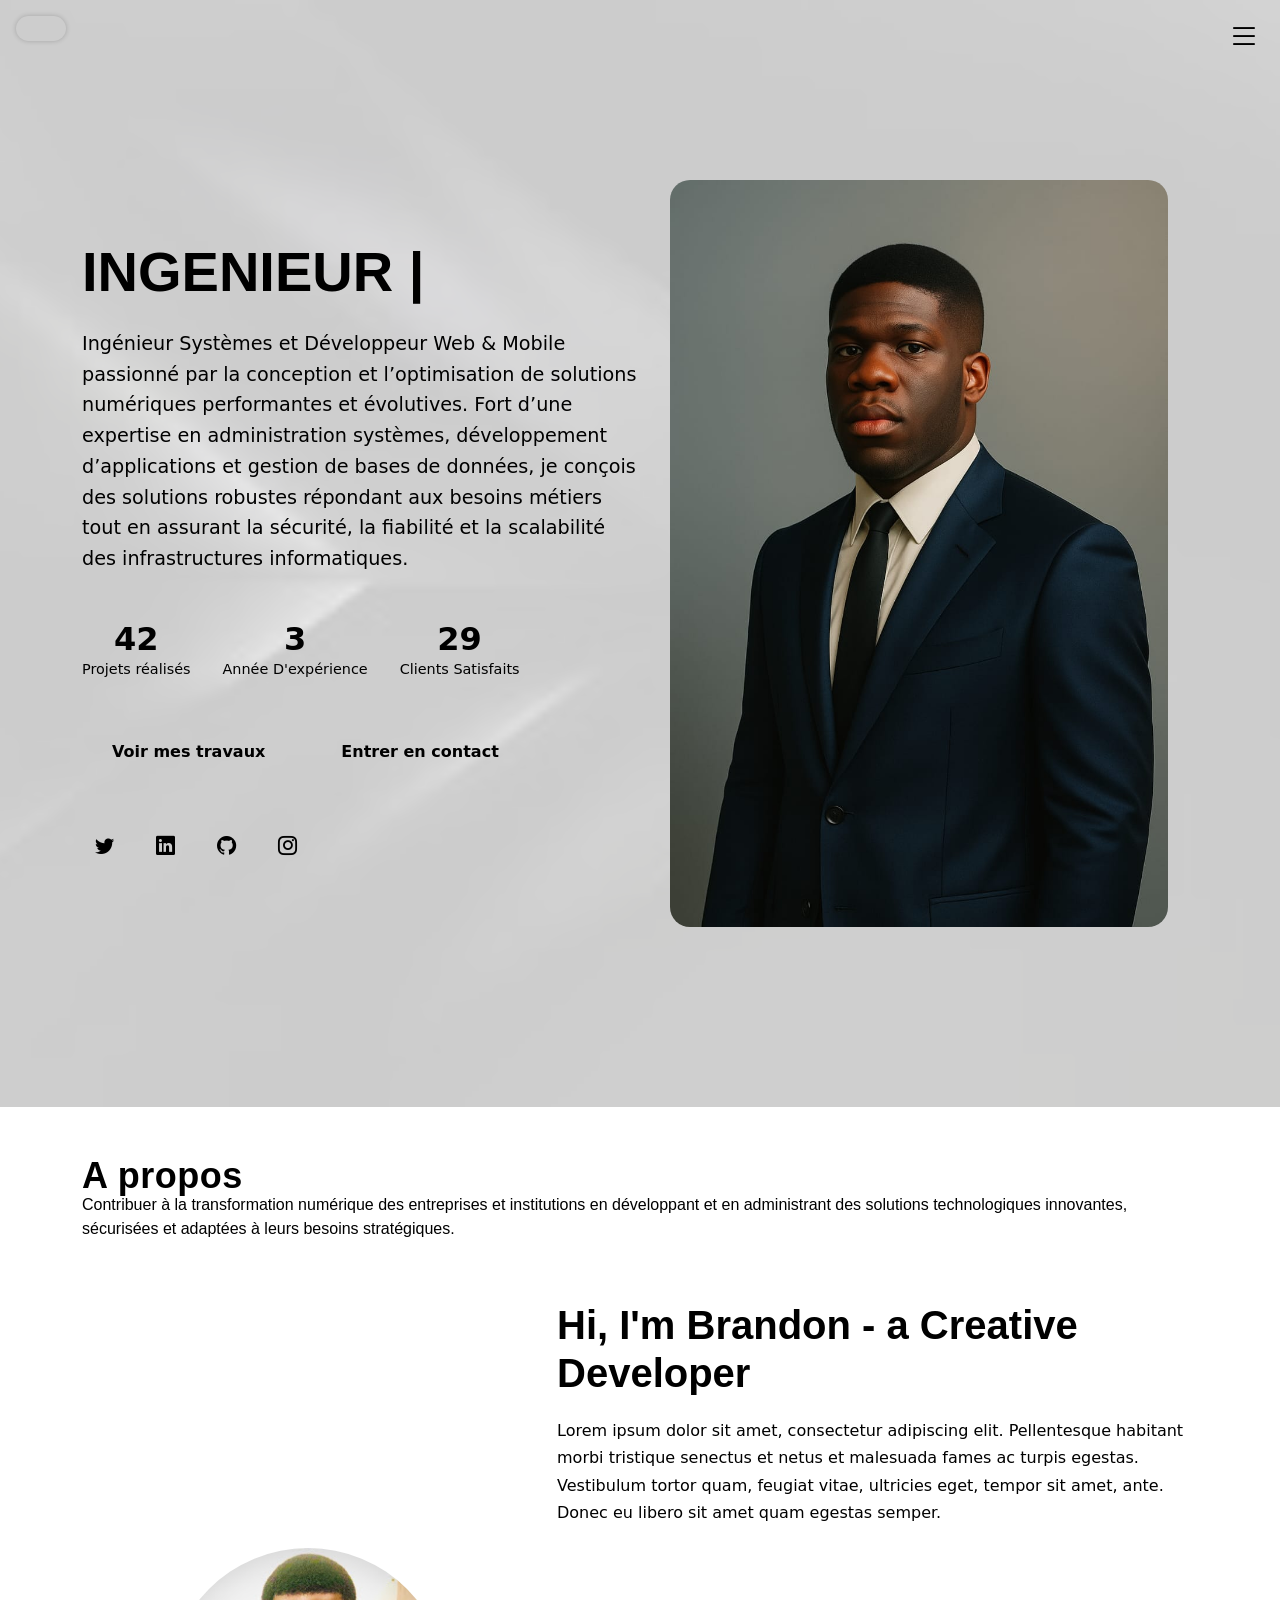
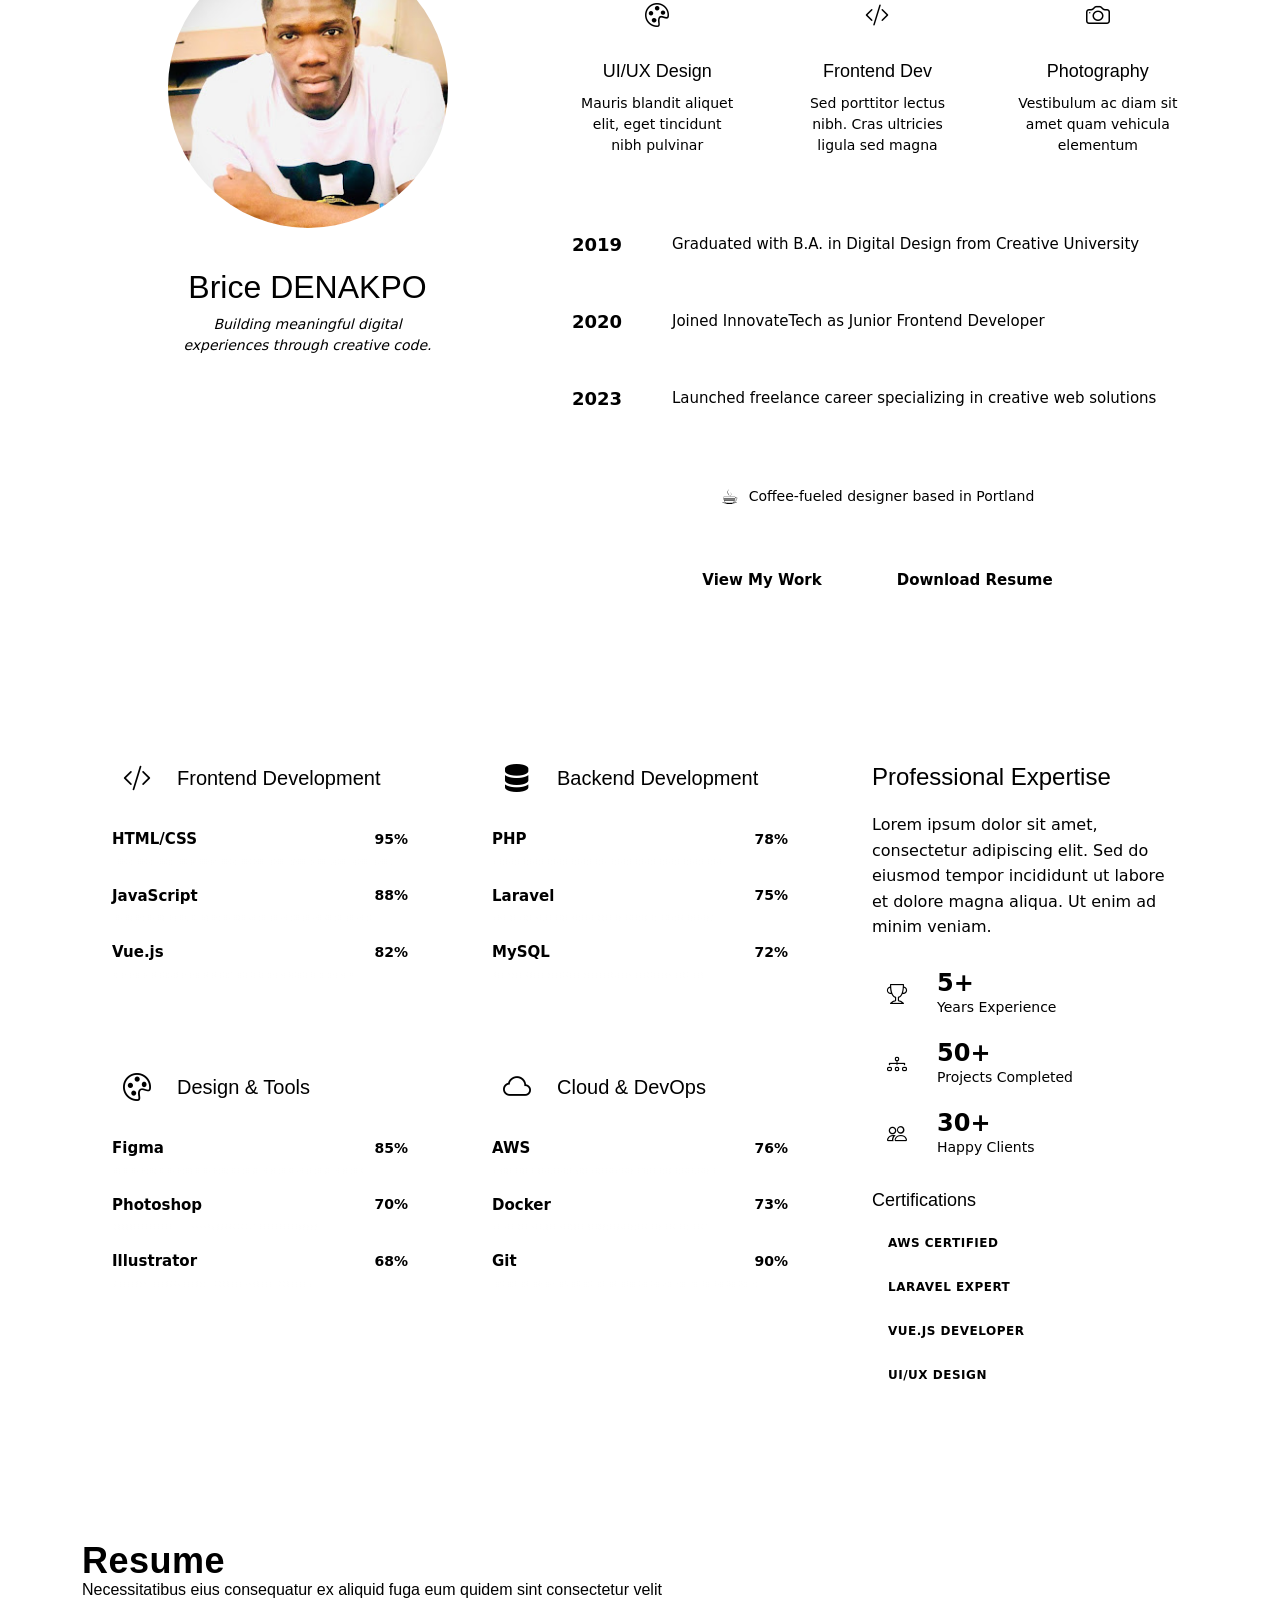
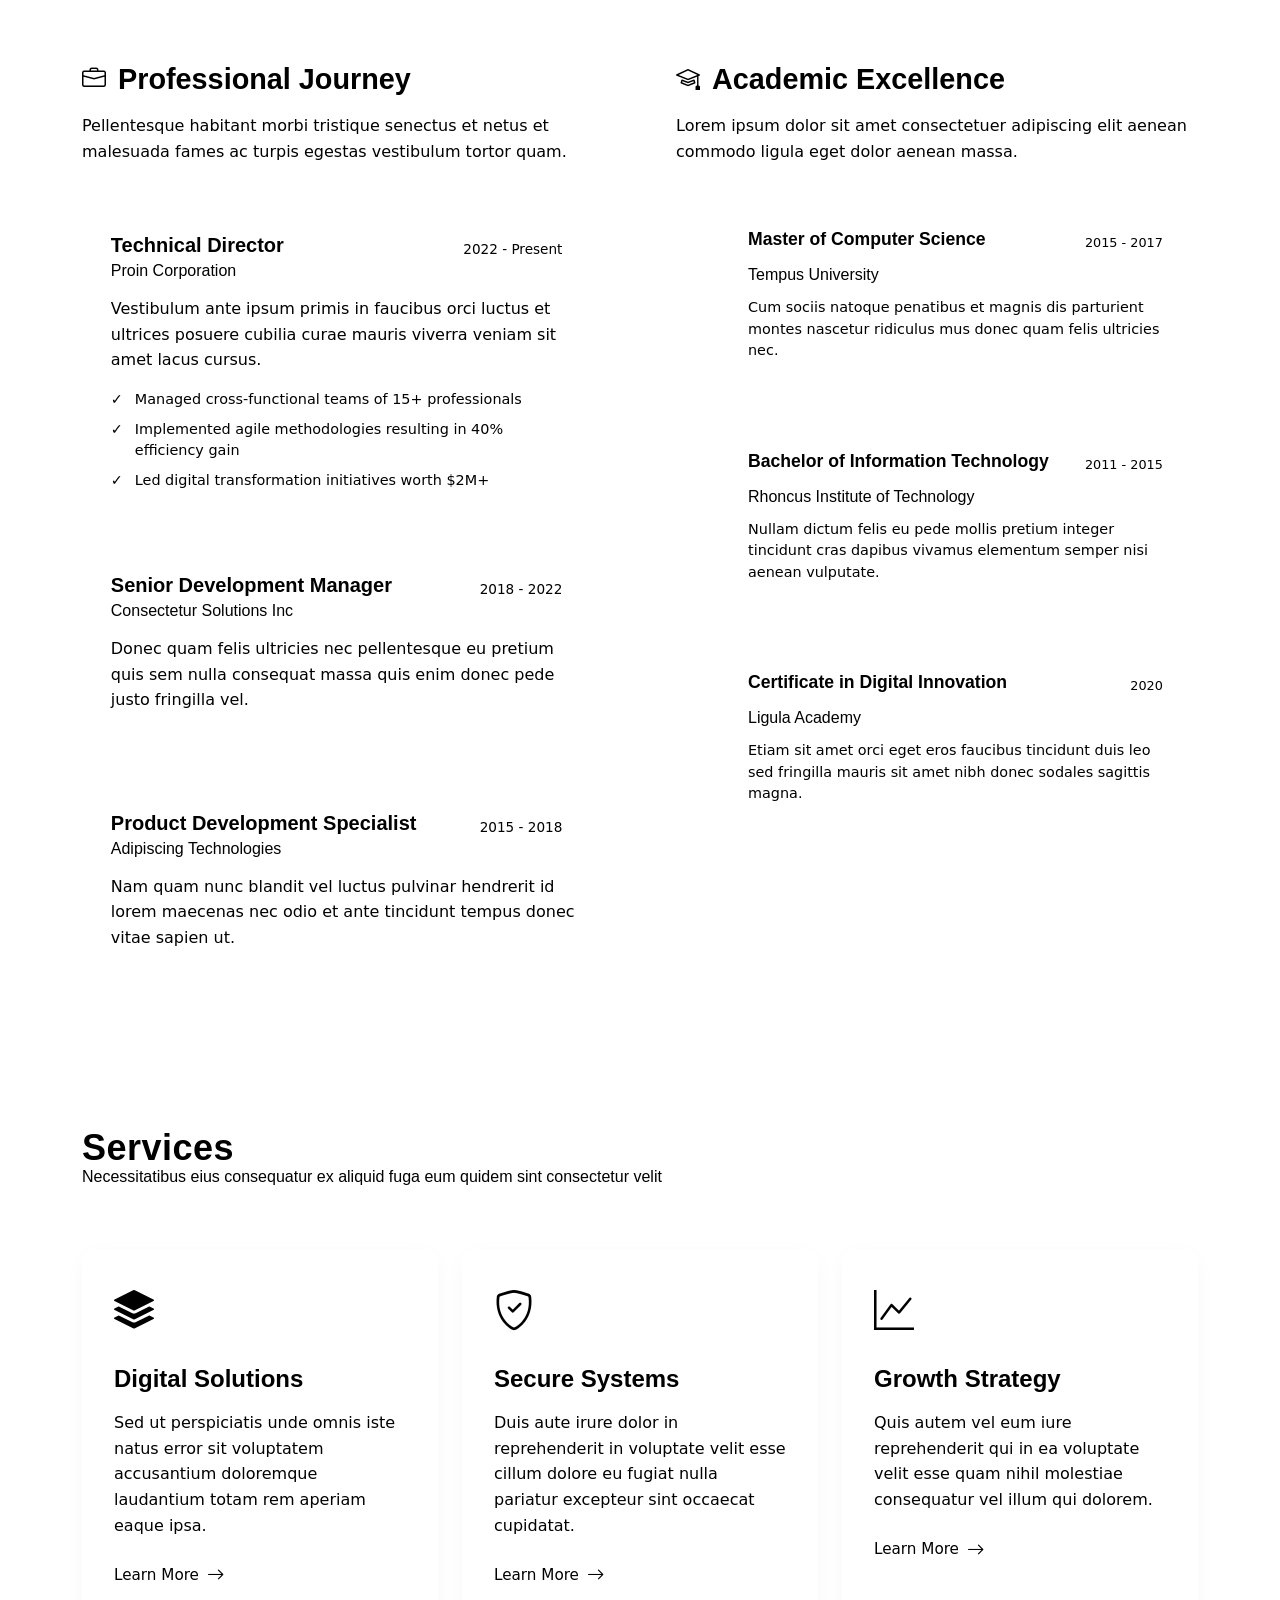
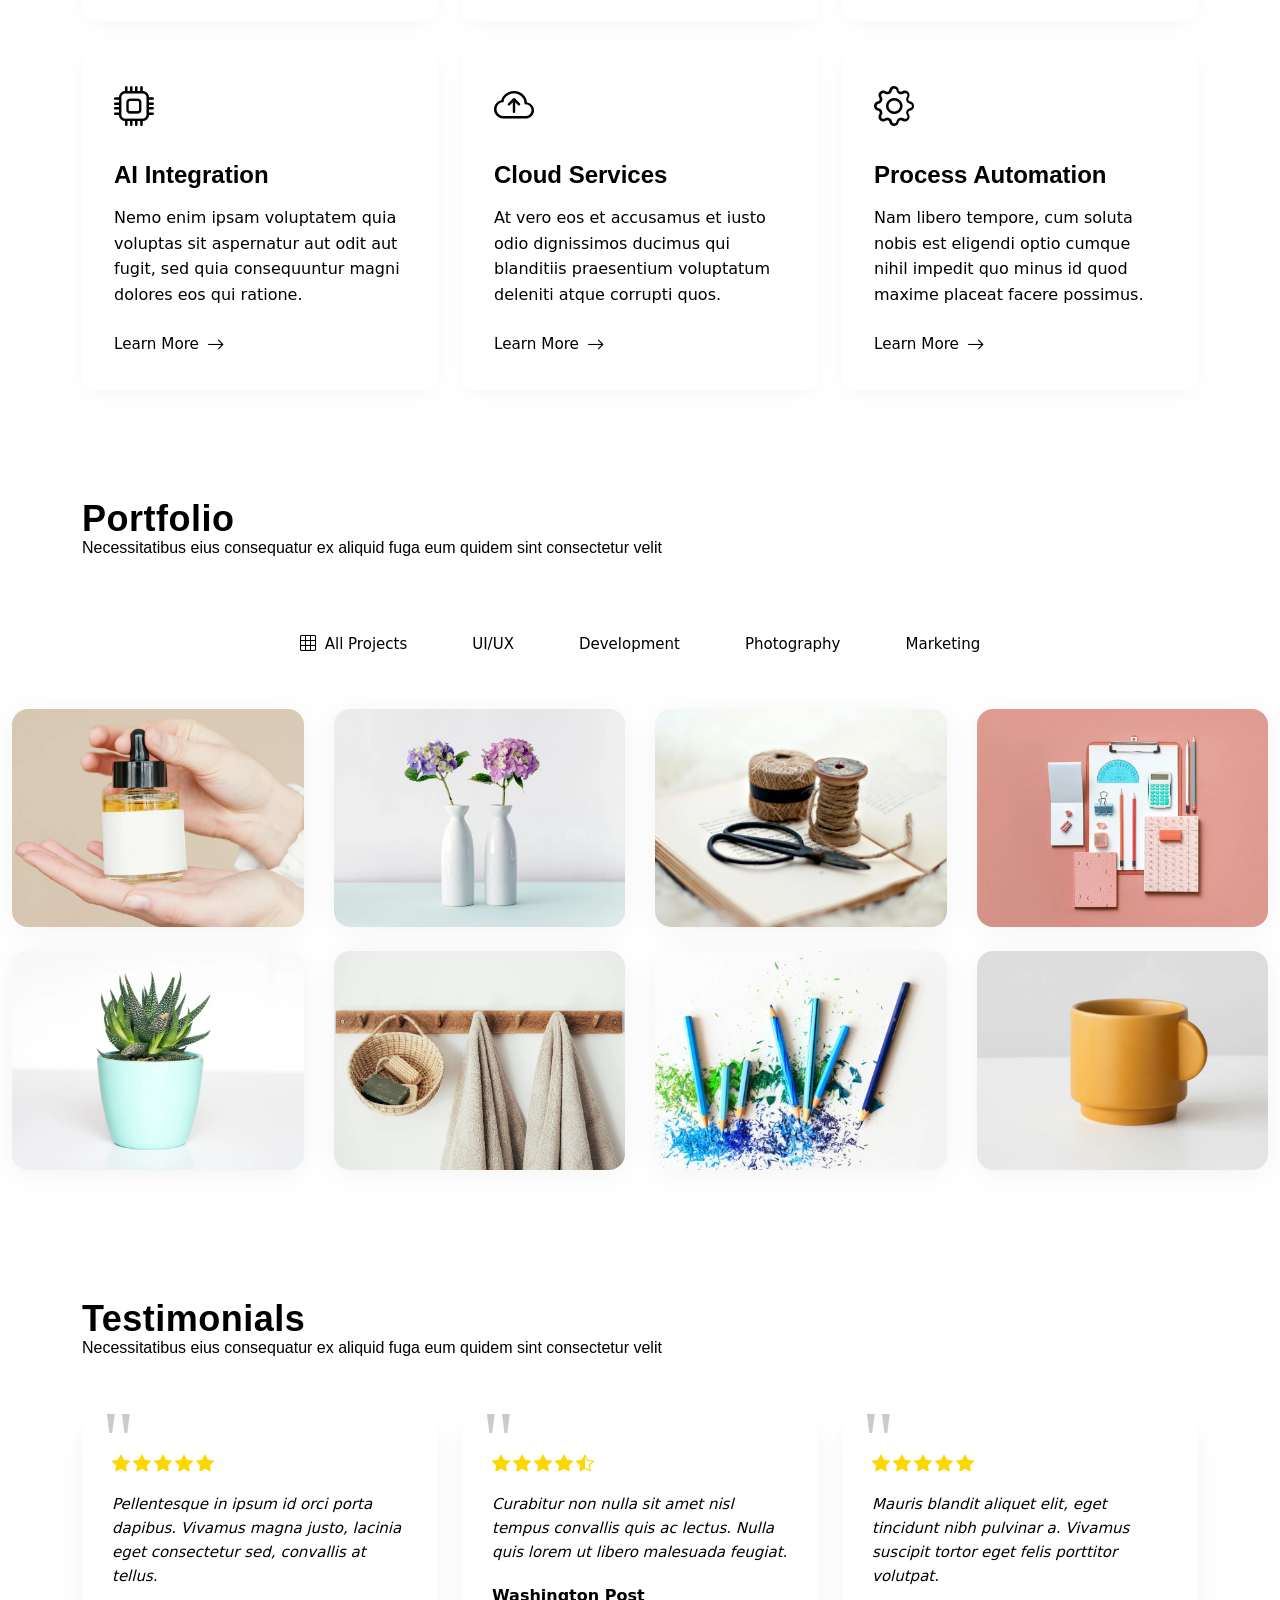
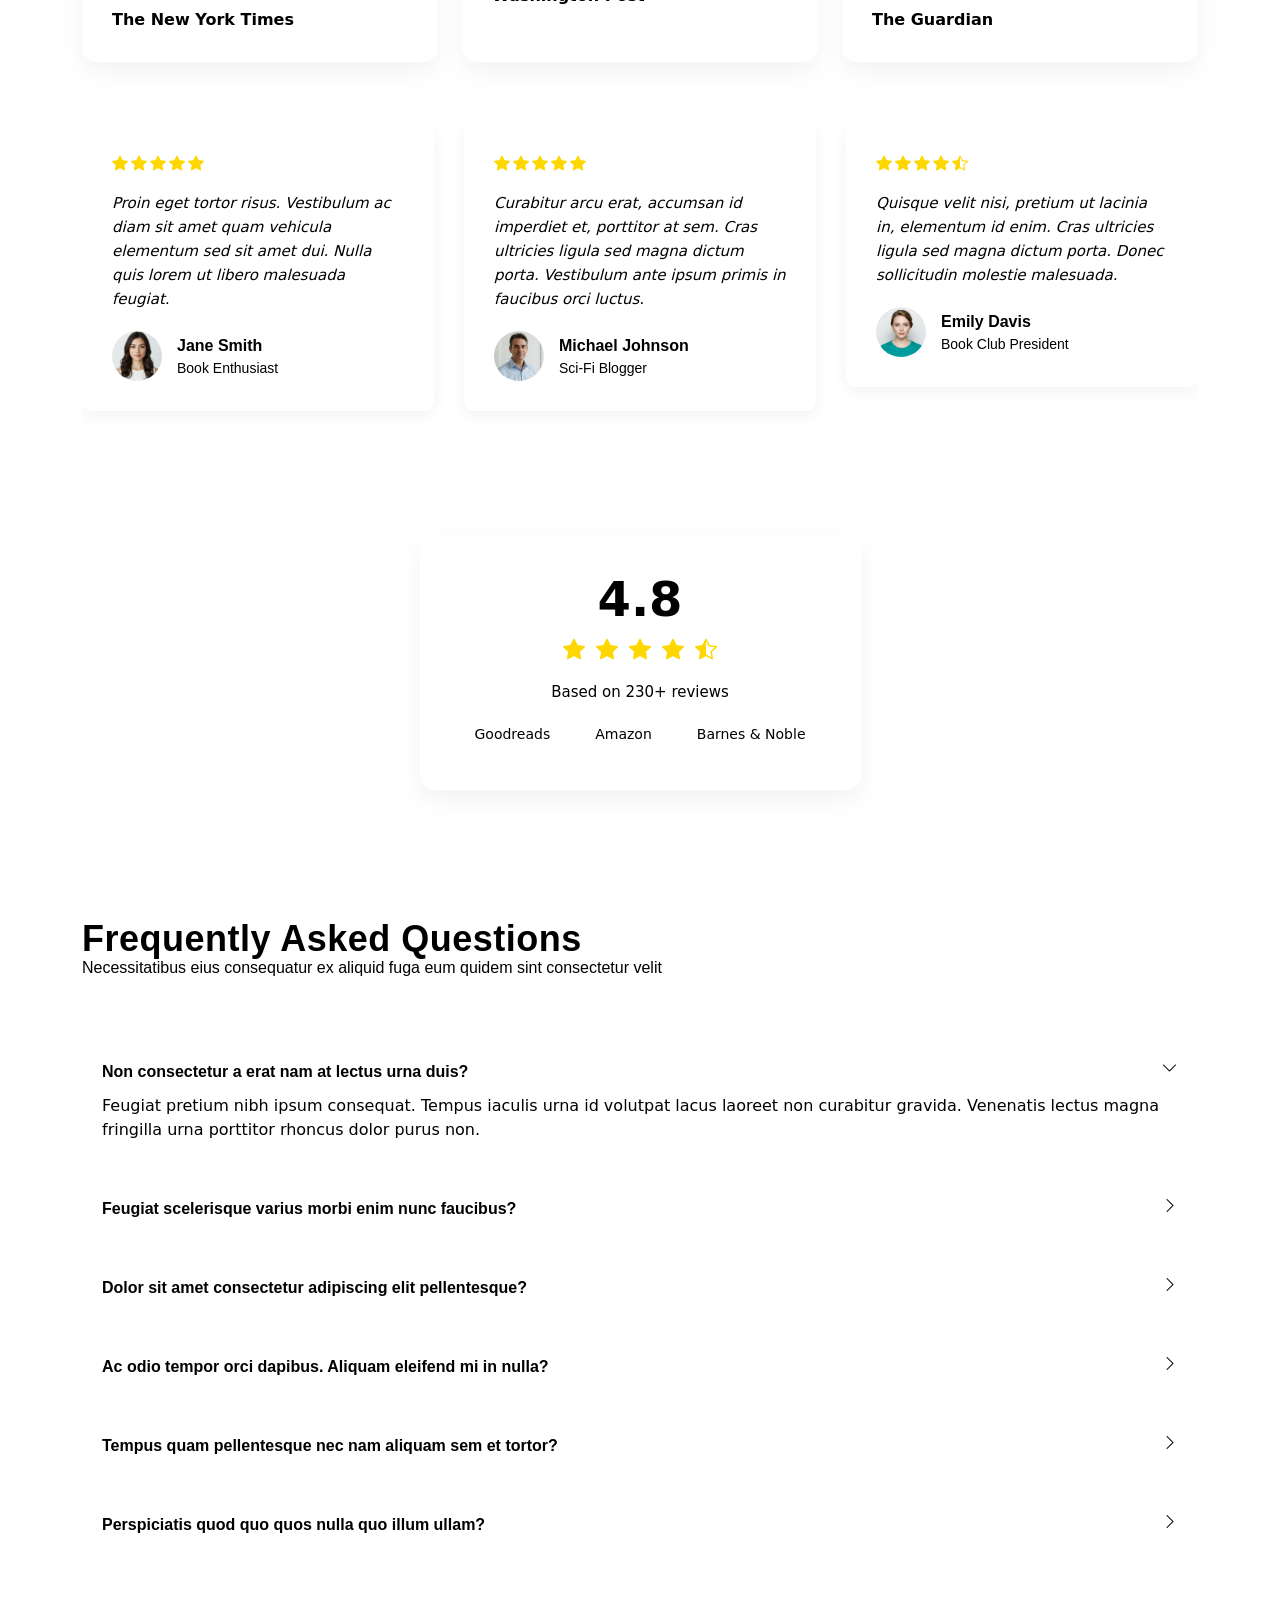
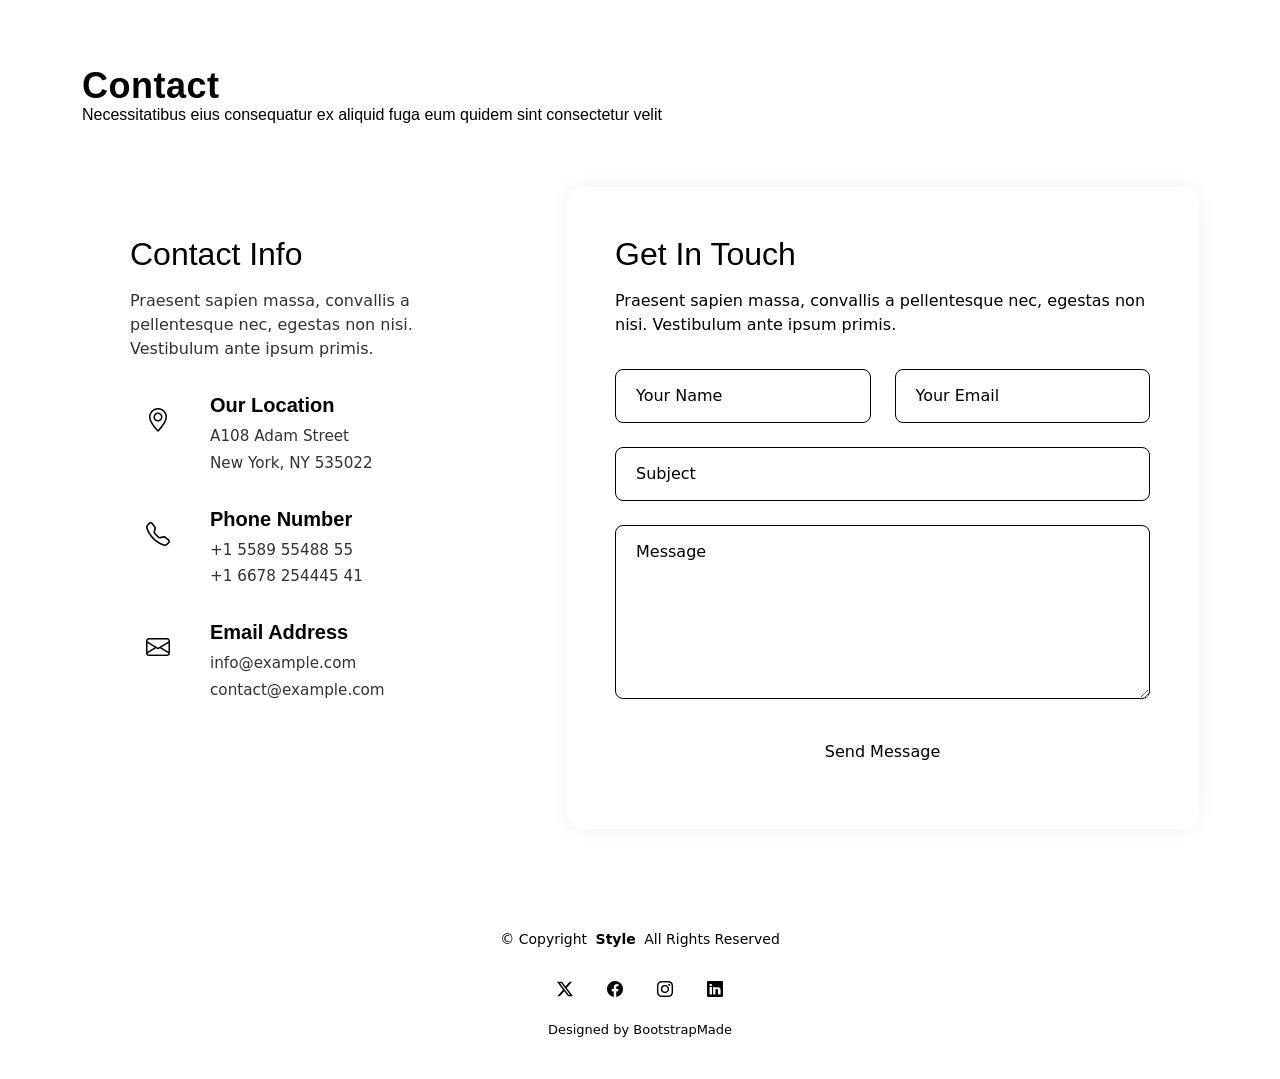
==== commit 2b7aefcd: "info" ====
--- a/index.html
+++ b/index.html
@@ -62,7 +62,7 @@
           >
             <!-- Uncomment the line below if you also wish to use an image logo -->
             <img src="assets/img/logo.png" alt="" />
-            <h1 class="sitename">Brice DENAKPO</h1>
+            <h1 class="sitename">Brice Nestor DENAKPO</h1>
           </a>
 
           <div class="social-links text-center">
@@ -74,36 +74,11 @@
           </div>
 
           <ul>
-            <li><a href="#hero">Home</a></li>
-            <li><a href="#about">About</a></li>
+            <li><a href="#hero">Accueil</a></li>
+            <li><a href="#about">A propos</a></li>
             <li><a href="#resume">Resume</a></li>
             <li><a href="#portfolio">Portfolio</a></li>
             <li><a href="#services">Services</a></li>
-            <li class="dropdown">
-              <a href="#"
-                ><span>Dropdown</span>
-                <i class="bi bi-chevron-down toggle-dropdown"></i
-              ></a>
-              <ul>
-                <li><a href="#">Dropdown 1</a></li>
-                <li class="dropdown">
-                  <a href="#"
-                    ><span>Deep Dropdown</span>
-                    <i class="bi bi-chevron-down toggle-dropdown"></i
-                  ></a>
-                  <ul>
-                    <li><a href="#">Deep Dropdown 1</a></li>
-                    <li><a href="#">Deep Dropdown 2</a></li>
-                    <li><a href="#">Deep Dropdown 3</a></li>
-                    <li><a href="#">Deep Dropdown 4</a></li>
-                    <li><a href="#">Deep Dropdown 5</a></li>
-                  </ul>
-                </li>
-                <li><a href="#">Dropdown 2</a></li>
-                <li><a href="#">Dropdown 3</a></li>
-                <li><a href="#">Dropdown 4</a></li>
-              </ul>
-            </li>
             <li><a href="#contact">Contact</a></li>
           </ul>
           <i class="mobile-nav-toggle d-xl-none bi bi-list"></i>
@@ -134,9 +109,13 @@
                   ></span>
                 </h1>
                 <p class="lead">
-                  I create digital experiences that inspire and engage. With a
-                  passion for clean design and innovative solutions, I transform
-                  ideas into beautiful, functional realities.
+                  Ingénieur Systèmes et Développeur Web & Mobile passionné par
+                  la conception et l’optimisation de solutions numériques
+                  performantes et évolutives. Fort d’une expertise en
+                  administration systèmes, développement d’applications et
+                  gestion de bases de données, je conçois des solutions robustes
+                  répondant aux besoins métiers tout en assurant la sécurité, la
+                  fiabilité et la scalabilité des infrastructures informatiques.
                 </p>
 
                 <div class="hero-stats" data-aos="fade-up" data-aos-delay="200">
@@ -144,31 +123,31 @@
                     <span
                       class="purecounter"
                       data-purecounter-start="0"
-                      data-purecounter-end="150"
+                      data-purecounter-end="42"
                       data-purecounter-duration="2"
                       >0</span
                     >
-                    <span class="stat-label">Projects Completed</span>
+                    <span class="stat-label">Projets réalisés</span>
                   </div>
                   <div class="stat-item">
                     <span
                       class="purecounter"
                       data-purecounter-start="0"
-                      data-purecounter-end="5"
+                      data-purecounter-end="3"
                       data-purecounter-duration="2"
                       >0</span
                     >
-                    <span class="stat-label">Years Experience</span>
+                    <span class="stat-label">Année D'expérience</span>
                   </div>
                   <div class="stat-item">
                     <span
                       class="purecounter"
                       data-purecounter-start="0"
-                      data-purecounter-end="98"
+                      data-purecounter-end="29"
                       data-purecounter-duration="2"
                       >0</span
                     >
-                    <span class="stat-label">Happy Clients</span>
+                    <span class="stat-label">Clients Satisfaits</span>
                   </div>
                 </div>
 
@@ -221,10 +200,12 @@
       <section id="about" class="about section">
         <!-- Section Title -->
         <div class="container section-title">
-          <h2>About</h2>
+          <h2>A propos</h2>
           <p>
-            Necessitatibus eius consequatur ex aliquid fuga eum quidem sint
-            consectetur velit
+            Contribuer à la transformation numérique des entreprises et
+            institutions en développant et en administrant des solutions
+            technologiques innovantes, sécurisées et adaptées à leurs besoins
+            stratégiques.
           </p>
         </div>
         <!-- End Section Title -->
--- a/assets/css/main.css
+++ b/assets/css/main.css
@@ -2527,7 +2527,7 @@
 }
 
 .contact .contact-form .btn {
-  background-color: var(--contrast-color);
+  background-color: var(--accent-color);
   color: var(--default-color);
   padding: 1rem 2rem;
   border-radius: 2rem;
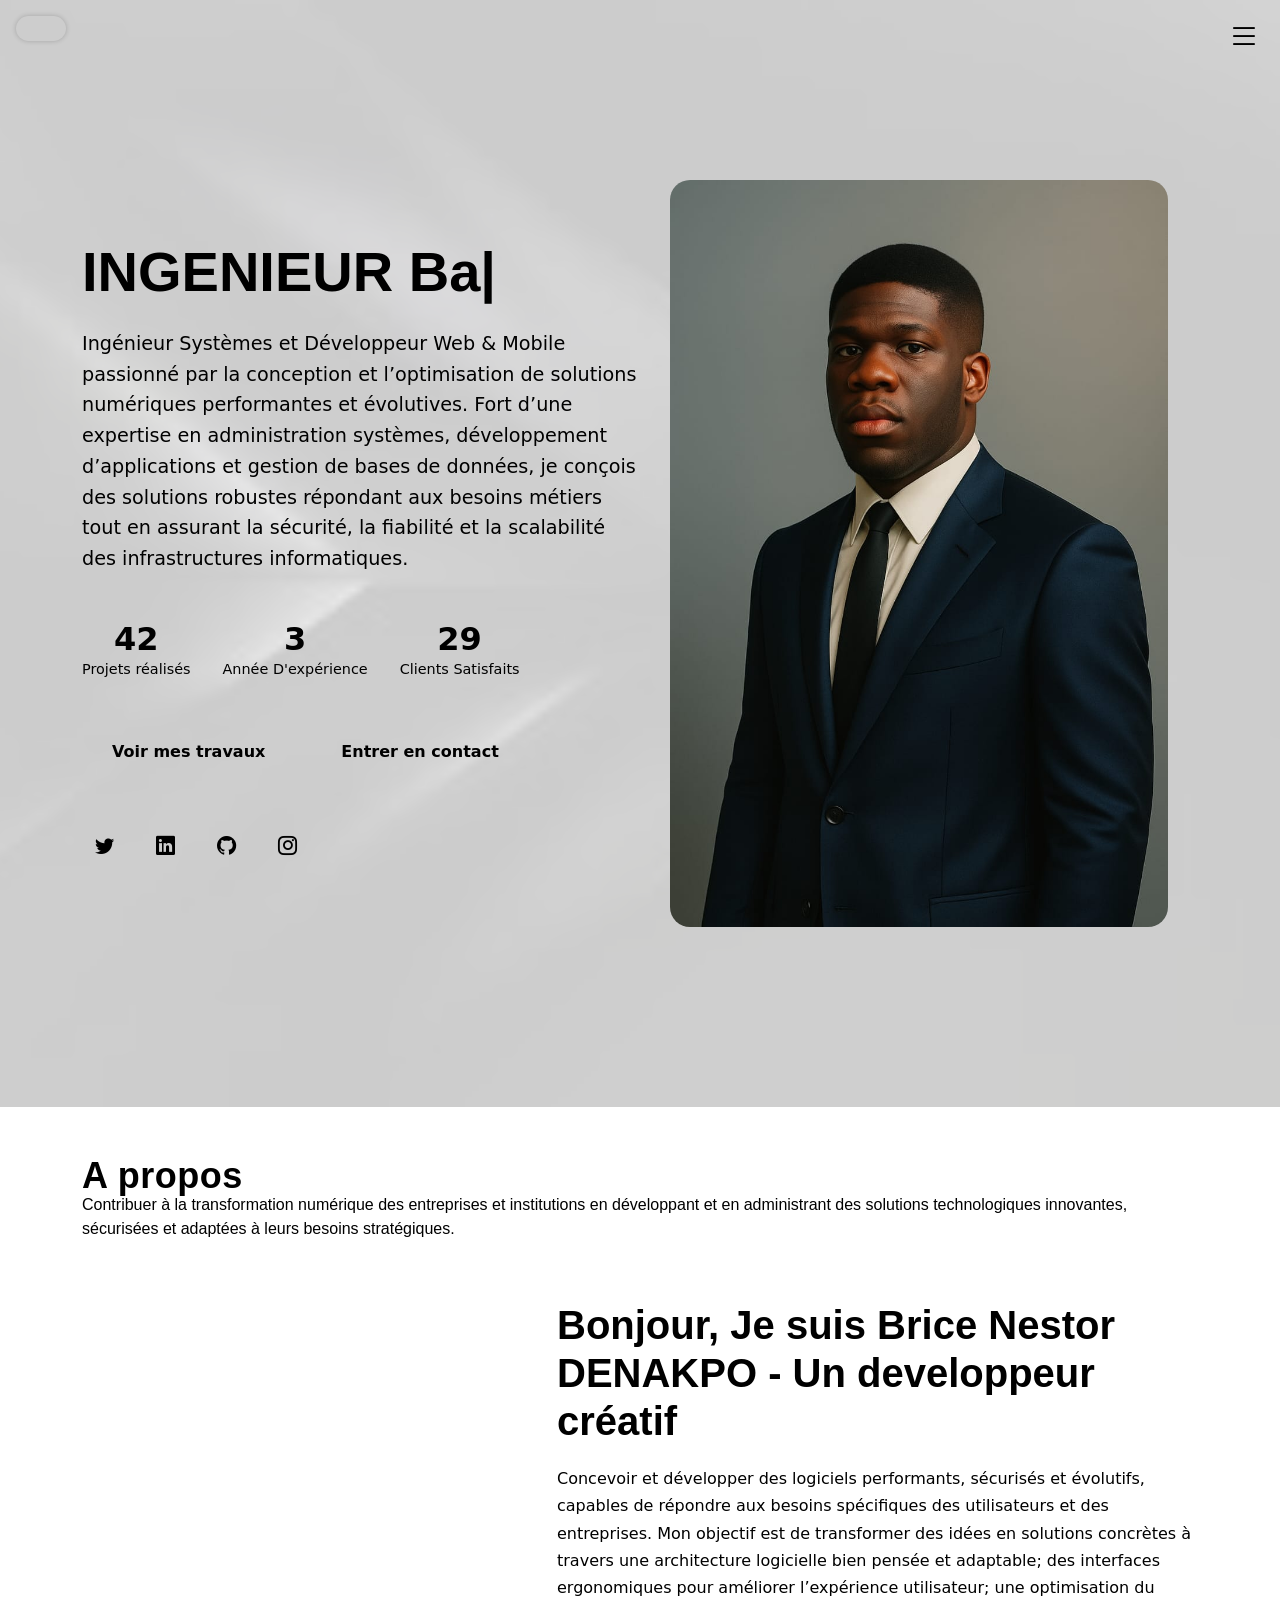
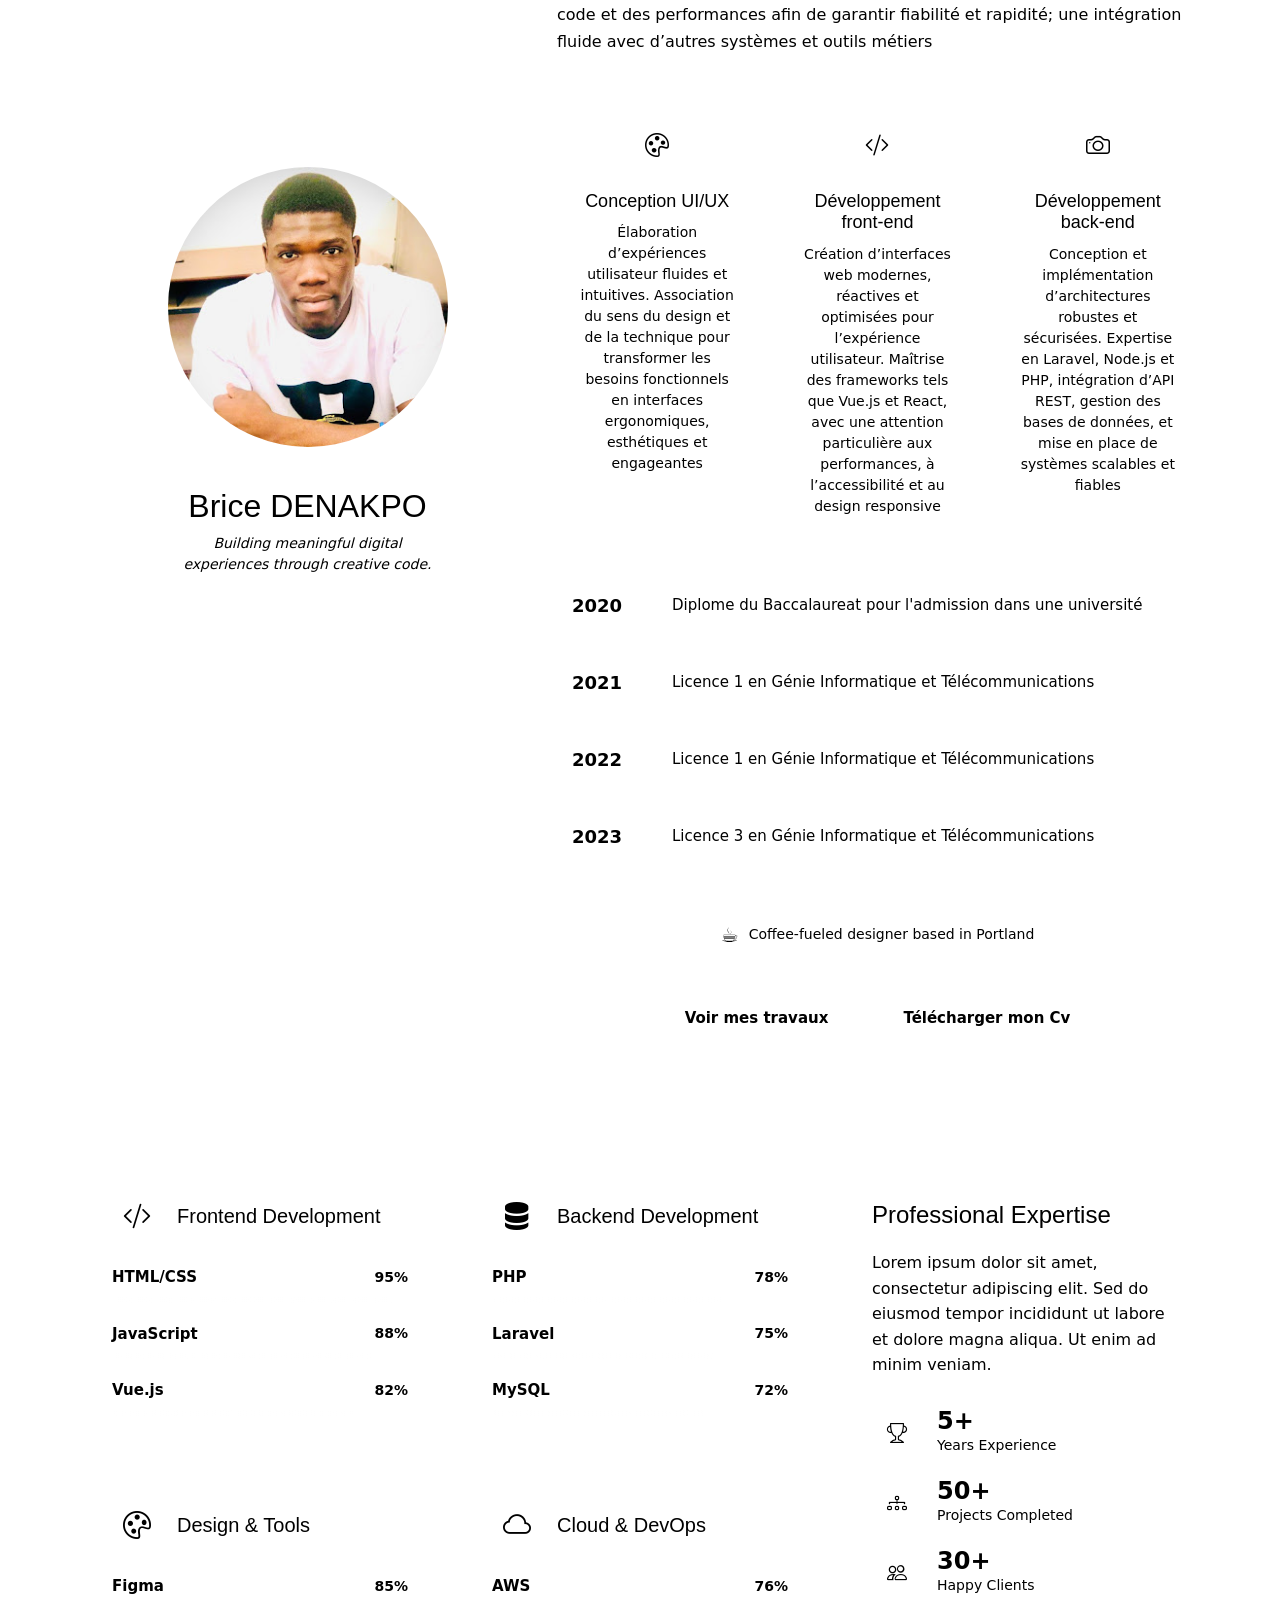
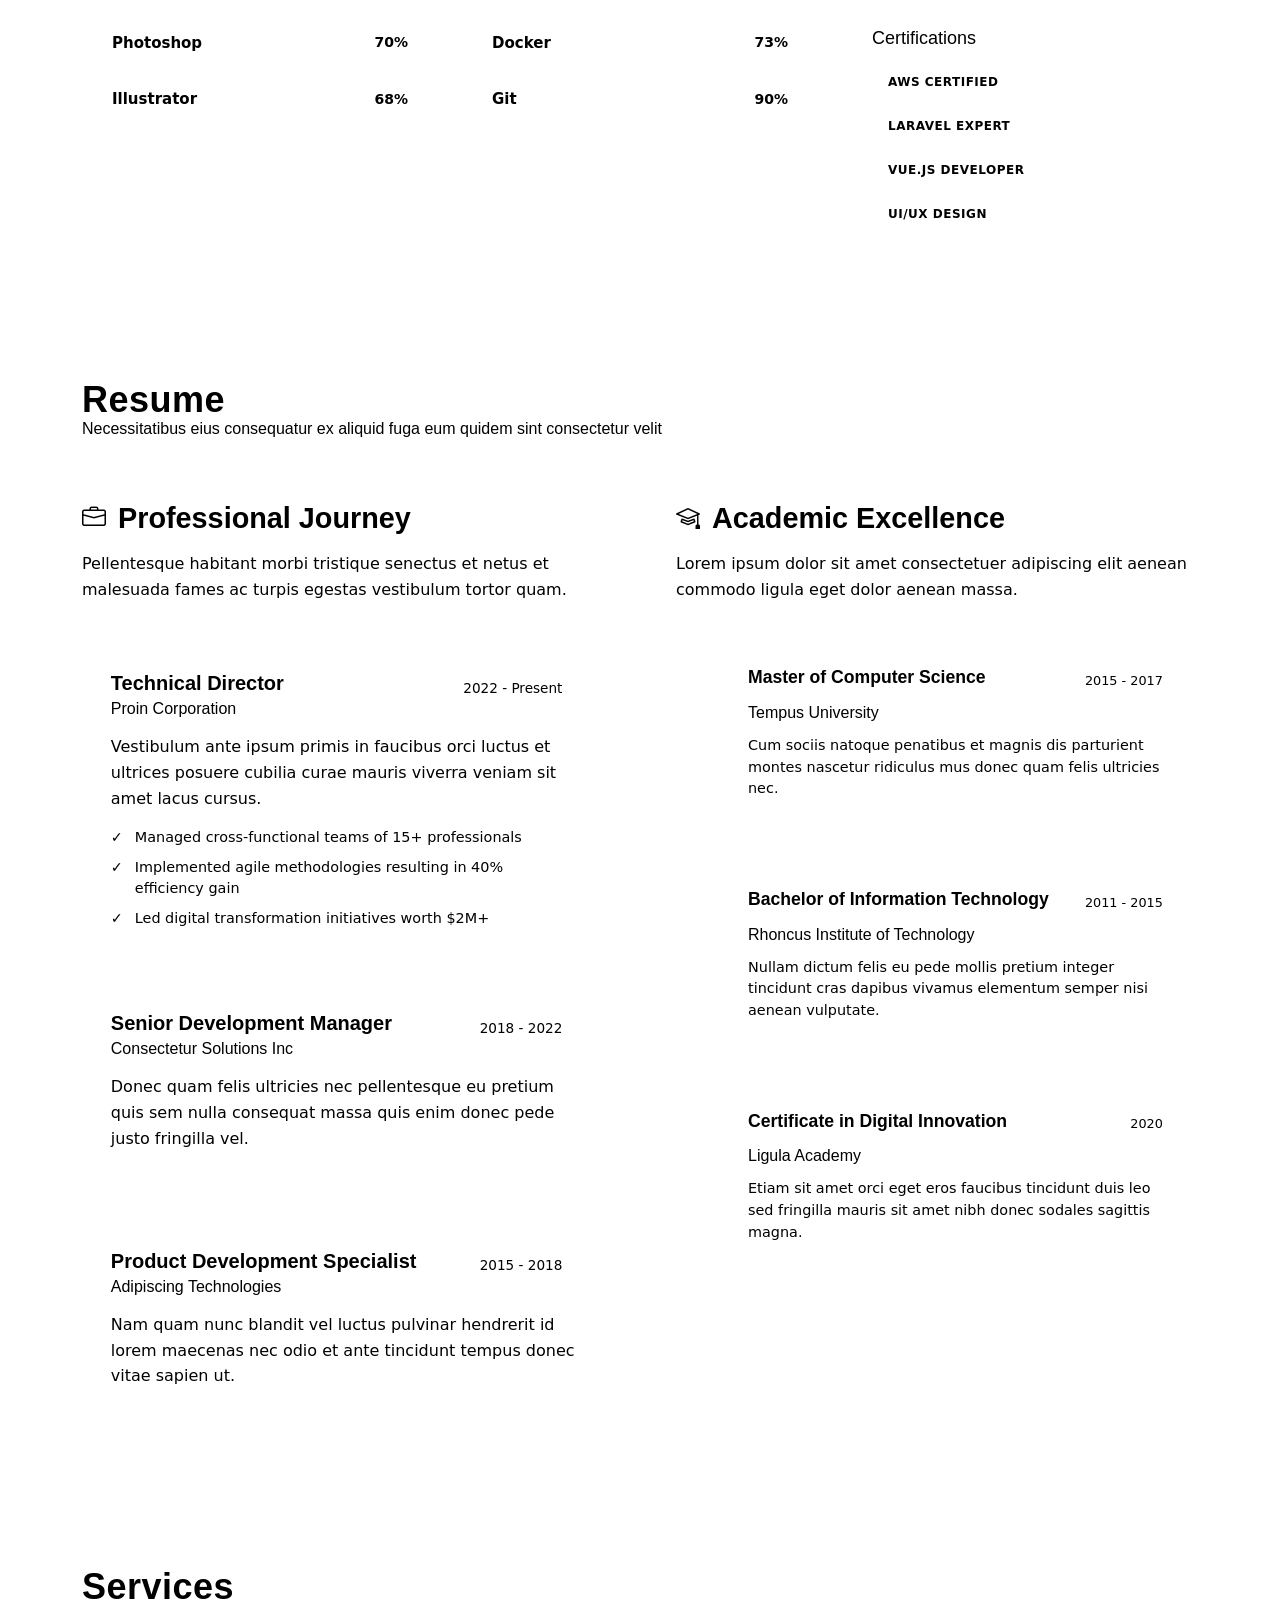
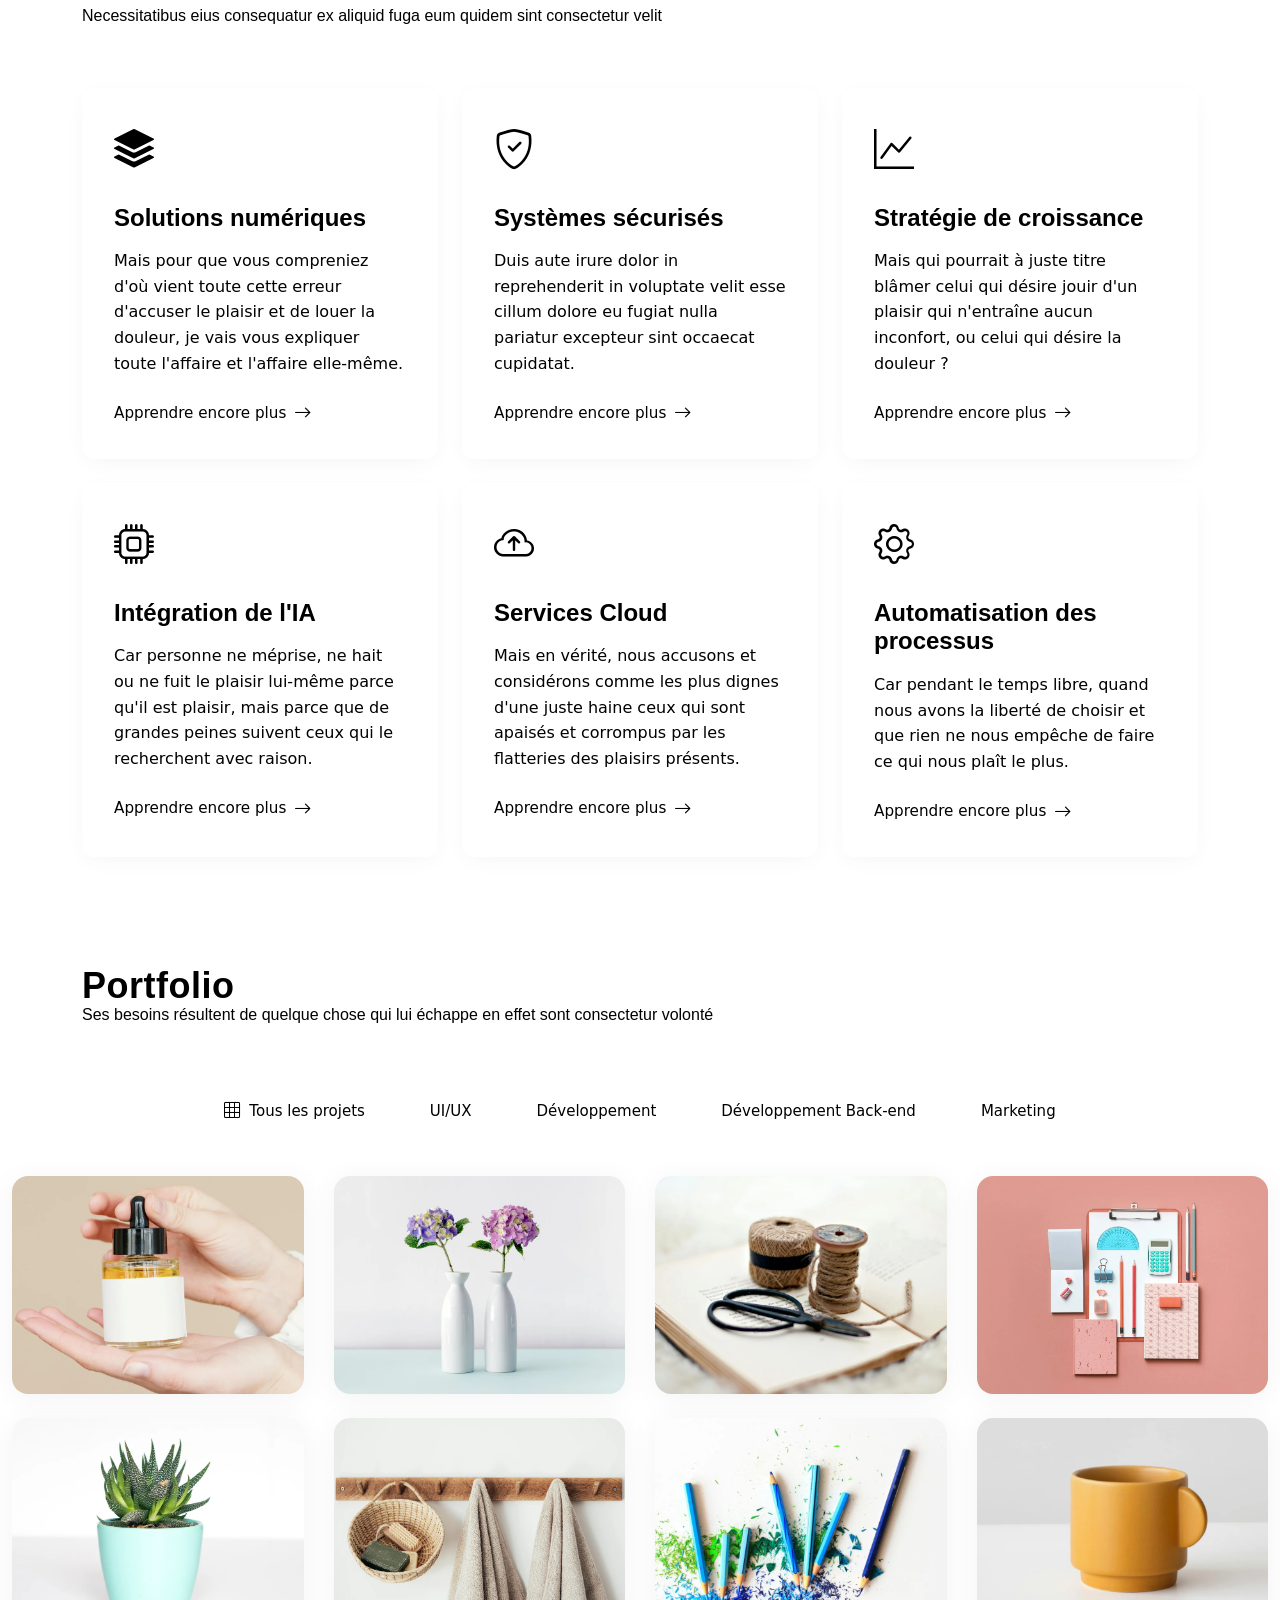
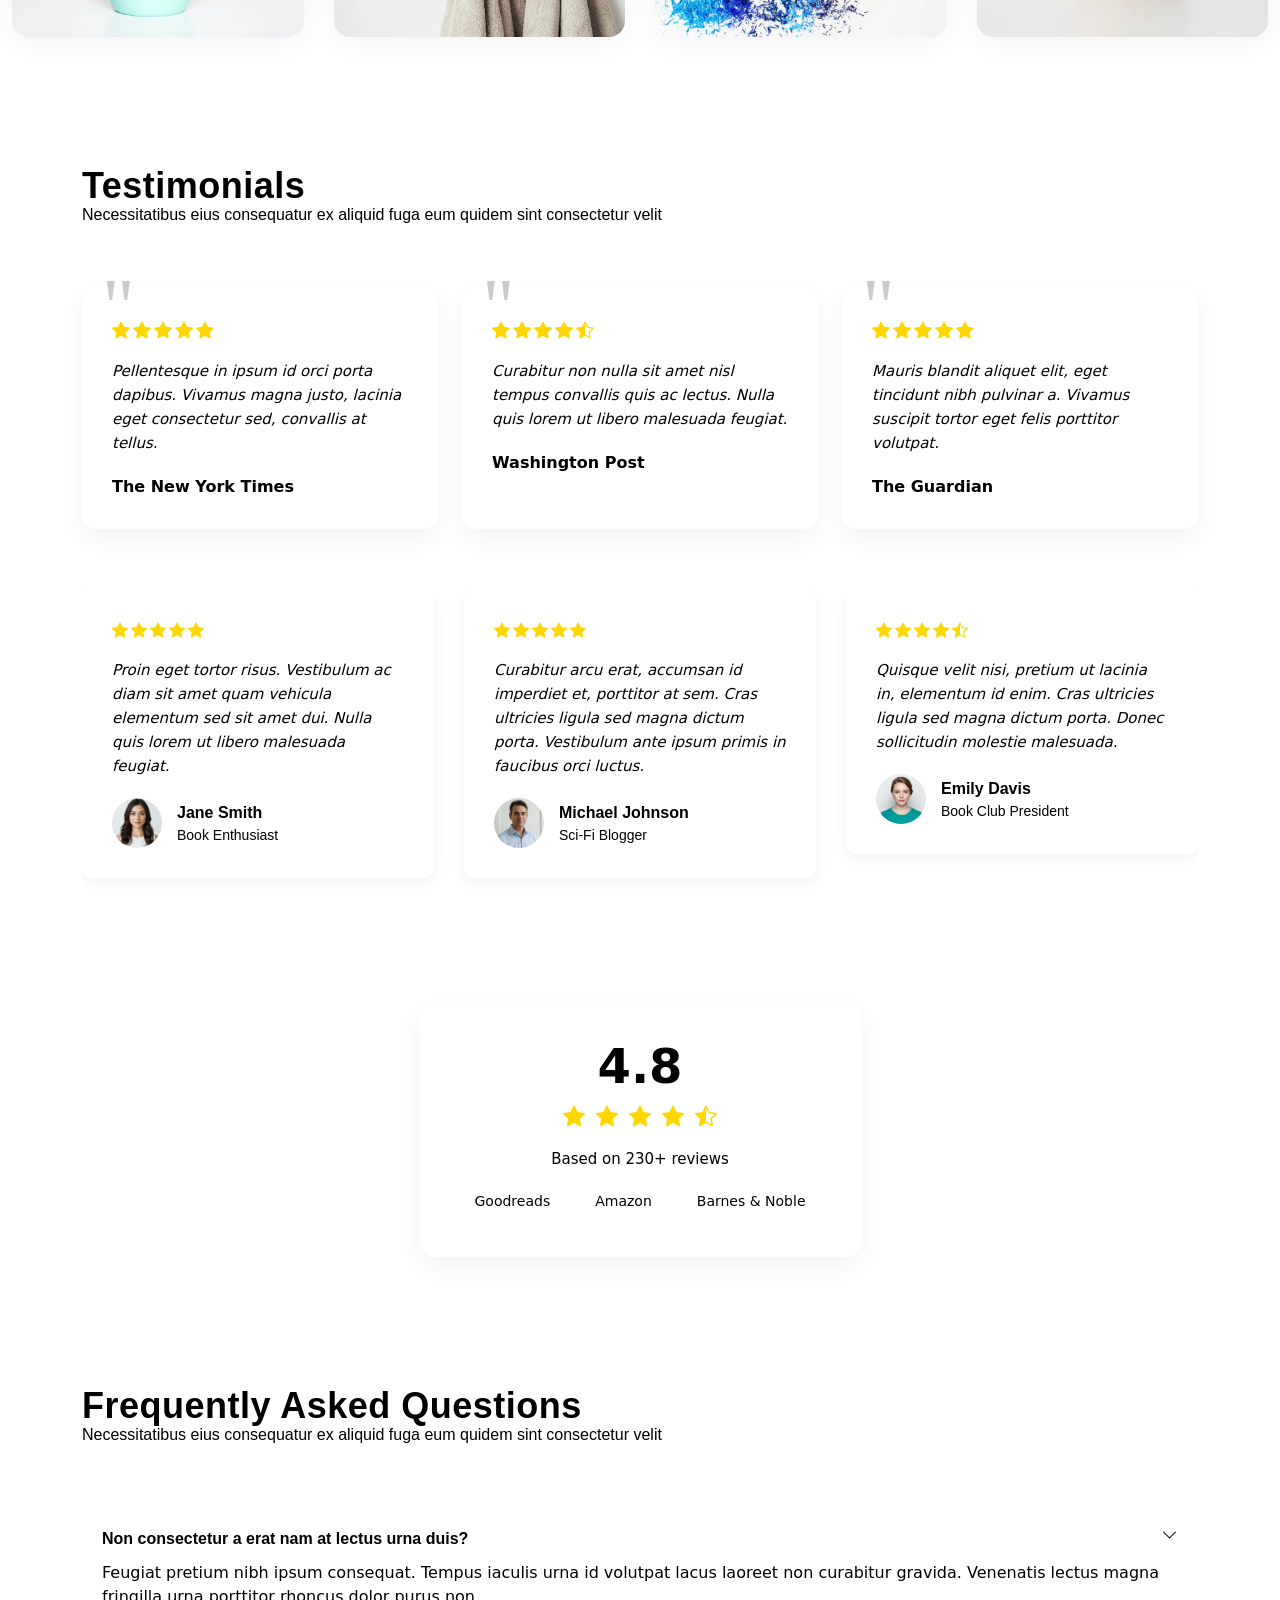
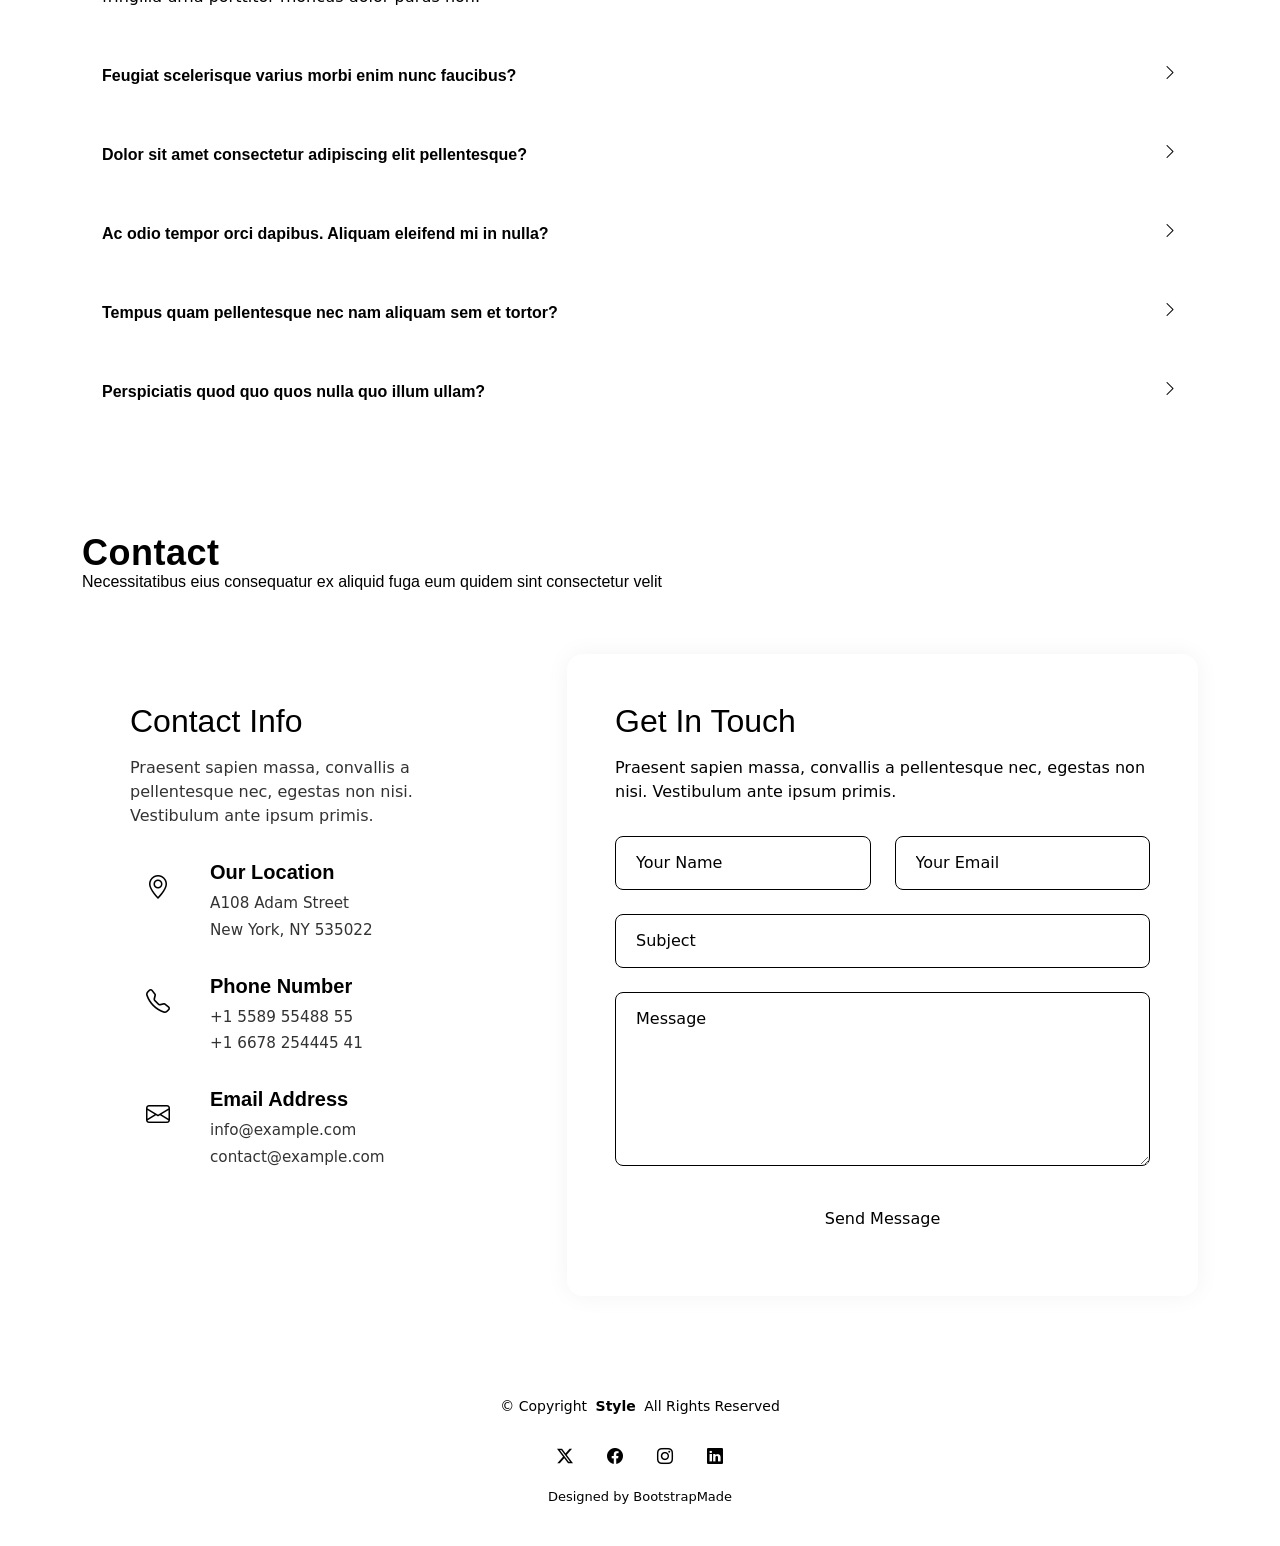
==== commit d4b82a64: "corection" ====
--- a/index.html
+++ b/index.html
@@ -234,13 +234,20 @@
             <div class="col-lg-7" data-aos="fade-left" data-aos-delay="300">
               <div class="about-content">
                 <div class="intro">
-                  <h2>Hi, I'm Brandon - a Creative Developer</h2>
+                  <h2>
+                    Bonjour, Je suis Brice Nestor DENAKPO - Un developpeur
+                    créatif
+                  </h2>
                   <p>
-                    Lorem ipsum dolor sit amet, consectetur adipiscing elit.
-                    Pellentesque habitant morbi tristique senectus et netus et
-                    malesuada fames ac turpis egestas. Vestibulum tortor quam,
-                    feugiat vitae, ultricies eget, tempor sit amet, ante. Donec
-                    eu libero sit amet quam egestas semper.
+                    Concevoir et développer des logiciels performants, sécurisés
+                    et évolutifs, capables de répondre aux besoins spécifiques
+                    des utilisateurs et des entreprises. Mon objectif est de
+                    transformer des idées en solutions concrètes à travers une
+                    architecture logicielle bien pensée et adaptable; des
+                    interfaces ergonomiques pour améliorer l’expérience
+                    utilisateur; une optimisation du code et des performances
+                    afin de garantir fiabilité et rapidité; une intégration
+                    fluide avec d’autres systèmes et outils métiers
                   </p>
                 </div>
 
@@ -253,9 +260,12 @@
                     <div class="skill-icon">
                       <i class="bi bi-palette"></i>
                     </div>
-                    <h4>UI/UX Design</h4>
+                    <h4>Conception UI/UX</h4>
                     <p>
-                      Mauris blandit aliquet elit, eget tincidunt nibh pulvinar
+                      Élaboration d’expériences utilisateur fluides et
+                      intuitives. Association du sens du design et de la
+                      technique pour transformer les besoins fonctionnels en
+                      interfaces ergonomiques, esthétiques et engageantes
                     </p>
                   </div>
                   <div
@@ -266,9 +276,13 @@
                     <div class="skill-icon">
                       <i class="bi bi-code-slash"></i>
                     </div>
-                    <h4>Frontend Dev</h4>
+                    <h4>Développement front-end</h4>
                     <p>
-                      Sed porttitor lectus nibh. Cras ultricies ligula sed magna
+                      Création d’interfaces web modernes, réactives et
+                      optimisées pour l’expérience utilisateur. Maîtrise des
+                      frameworks tels que Vue.js et React, avec une attention
+                      particulière aux performances, à l’accessibilité et au
+                      design responsive
                     </p>
                   </div>
                   <div
@@ -279,8 +293,13 @@
                     <div class="skill-icon">
                       <i class="bi bi-camera"></i>
                     </div>
-                    <h4>Photography</h4>
-                    <p>Vestibulum ac diam sit amet quam vehicula elementum</p>
+                    <h4>Développement back-end</h4>
+                    <p>
+                      Conception et implémentation d’architectures robustes et
+                      sécurisées. Expertise en Laravel, Node.js et PHP,
+                      intégration d’API REST, gestion des bases de données, et
+                      mise en place de systèmes scalables et fiables
+                    </p>
                   </div>
                 </div>
 
@@ -290,23 +309,28 @@
                   data-aos-delay="300"
                 >
                   <div class="timeline-item">
-                    <div class="year">2019</div>
-                    <div class="description">
-                      Graduated with B.A. in Digital Design from Creative
-                      University
-                    </div>
-                  </div>
-                  <div class="timeline-item">
                     <div class="year">2020</div>
                     <div class="description">
-                      Joined InnovateTech as Junior Frontend Developer
+                      Diplome du Baccalaureat pour l'admission dans une
+                      université
+                    </div>
+                  </div>
+                  <div class="timeline-item">
+                    <div class="year">2021</div>
+                    <div class="description">
+                      Licence 1 en Génie Informatique et Télécommunications
+                    </div>
+                  </div>
+                  <div class="timeline-item">
+                    <div class="year">2022</div>
+                    <div class="description">
+                      Licence 1 en Génie Informatique et Télécommunications
                     </div>
                   </div>
                   <div class="timeline-item">
                     <div class="year">2023</div>
                     <div class="description">
-                      Launched freelance career specializing in creative web
-                      solutions
+                      Licence 3 en Génie Informatique et Télécommunications
                     </div>
                   </div>
                 </div>
@@ -324,9 +348,9 @@
                   </div>
                   <div class="action-buttons">
                     <a href="#portfolio" class="btn btn-primary"
-                      >View My Work</a
+                      >Voir mes travaux</a
                     >
-                    <a href="#" class="btn btn-outline">Download Resume</a>
+                    <a href="#" class="btn btn-outline">Télécharger mon Cv</a>
                   </div>
                 </div>
               </div>
@@ -886,15 +910,15 @@
                 <div class="icon">
                   <i class="bi bi-stack"></i>
                 </div>
-                <h3>Digital Solutions</h3>
+                <h3>Solutions numériques</h3>
                 <p>
-                  Sed ut perspiciatis unde omnis iste natus error sit voluptatem
-                  accusantium doloremque laudantium totam rem aperiam eaque
-                  ipsa.
+                  Mais pour que vous compreniez d'où vient toute cette erreur
+                  d'accuser le plaisir et de louer la douleur, je vais vous
+                  expliquer toute l'affaire et l'affaire elle-même.
                 </p>
                 <div class="card-links">
                   <a href="#" class="link-item">
-                    Learn More
+                    Apprendre encore plus
                     <i class="bi bi-arrow-right"></i>
                   </a>
                 </div>
@@ -912,7 +936,7 @@
                 <div class="icon">
                   <i class="bi bi-shield-check"></i>
                 </div>
-                <h3>Secure Systems</h3>
+                <h3>Systèmes sécurisés</h3>
                 <p>
                   Duis aute irure dolor in reprehenderit in voluptate velit esse
                   cillum dolore eu fugiat nulla pariatur excepteur sint occaecat
@@ -920,7 +944,7 @@
                 </p>
                 <div class="card-links">
                   <a href="#" class="link-item">
-                    Learn More
+                    Apprendre encore plus
                     <i class="bi bi-arrow-right"></i>
                   </a>
                 </div>
@@ -938,15 +962,15 @@
                 <div class="icon">
                   <i class="bi bi-graph-up"></i>
                 </div>
-                <h3>Growth Strategy</h3>
+                <h3>Stratégie de croissance</h3>
                 <p>
-                  Quis autem vel eum iure reprehenderit qui in ea voluptate
-                  velit esse quam nihil molestiae consequatur vel illum qui
-                  dolorem.
+                  Mais qui pourrait à juste titre blâmer celui qui désire jouir
+                  d'un plaisir qui n'entraîne aucun inconfort, ou celui qui
+                  désire la douleur ?
                 </p>
                 <div class="card-links">
                   <a href="#" class="link-item">
-                    Learn More
+                    Apprendre encore plus
                     <i class="bi bi-arrow-right"></i>
                   </a>
                 </div>
@@ -964,15 +988,15 @@
                 <div class="icon">
                   <i class="bi bi-cpu"></i>
                 </div>
-                <h3>AI Integration</h3>
+                <h3>Intégration de l'IA</h3>
                 <p>
-                  Nemo enim ipsam voluptatem quia voluptas sit aspernatur aut
-                  odit aut fugit, sed quia consequuntur magni dolores eos qui
-                  ratione.
+                  Car personne ne méprise, ne hait ou ne fuit le plaisir
+                  lui-même parce qu'il est plaisir, mais parce que de grandes
+                  peines suivent ceux qui le recherchent avec raison.
                 </p>
                 <div class="card-links">
                   <a href="#" class="link-item">
-                    Learn More
+                    Apprendre encore plus
                     <i class="bi bi-arrow-right"></i>
                   </a>
                 </div>
@@ -990,15 +1014,15 @@
                 <div class="icon">
                   <i class="bi bi-cloud-arrow-up"></i>
                 </div>
-                <h3>Cloud Services</h3>
+                <h3>Services Cloud</h3>
                 <p>
-                  At vero eos et accusamus et iusto odio dignissimos ducimus qui
-                  blanditiis praesentium voluptatum deleniti atque corrupti
-                  quos.
+                  Mais en vérité, nous accusons et considérons comme les plus
+                  dignes d'une juste haine ceux qui sont apaisés et corrompus
+                  par les flatteries des plaisirs présents.
                 </p>
                 <div class="card-links">
                   <a href="#" class="link-item">
-                    Learn More
+                    Apprendre encore plus
                     <i class="bi bi-arrow-right"></i>
                   </a>
                 </div>
@@ -1016,15 +1040,15 @@
                 <div class="icon">
                   <i class="bi bi-gear"></i>
                 </div>
-                <h3>Process Automation</h3>
+                <h3>Automatisation des processus</h3>
                 <p>
-                  Nam libero tempore, cum soluta nobis est eligendi optio cumque
-                  nihil impedit quo minus id quod maxime placeat facere
-                  possimus.
+                  Car pendant le temps libre, quand nous avons la liberté de
+                  choisir et que rien ne nous empêche de faire ce qui nous plaît
+                  le plus.
                 </p>
                 <div class="card-links">
                   <a href="#" class="link-item">
-                    Learn More
+                    Apprendre encore plus
                     <i class="bi bi-arrow-right"></i>
                   </a>
                 </div>
@@ -1042,8 +1066,7 @@
         <div class="container section-title">
           <h2>Portfolio</h2>
           <p>
-            Necessitatibus eius consequatur ex aliquid fuga eum quidem sint
-            consectetur velit
+            Ses besoins résultent de quelque chose qui lui échappe en effet sont consectetur volonté
           </p>
         </div>
         <!-- End Section Title -->
@@ -1061,11 +1084,11 @@
               data-aos-delay="200"
             >
               <li data-filter="*" class="filter-active">
-                <i class="bi bi-grid-3x3"></i> All Projects
+                <i class="bi bi-grid-3x3"></i> Tous les projets
               </li>
               <li data-filter=".filter-ui">UI/UX</li>
-              <li data-filter=".filter-development">Development</li>
-              <li data-filter=".filter-photography">Photography</li>
+              <li data-filter=".filter-development">Développement</li>
+              <li data-filter=".filter-photography">Développement Back-end</li>
               <li data-filter=".filter-marketing">Marketing</li>
             </ul>
 
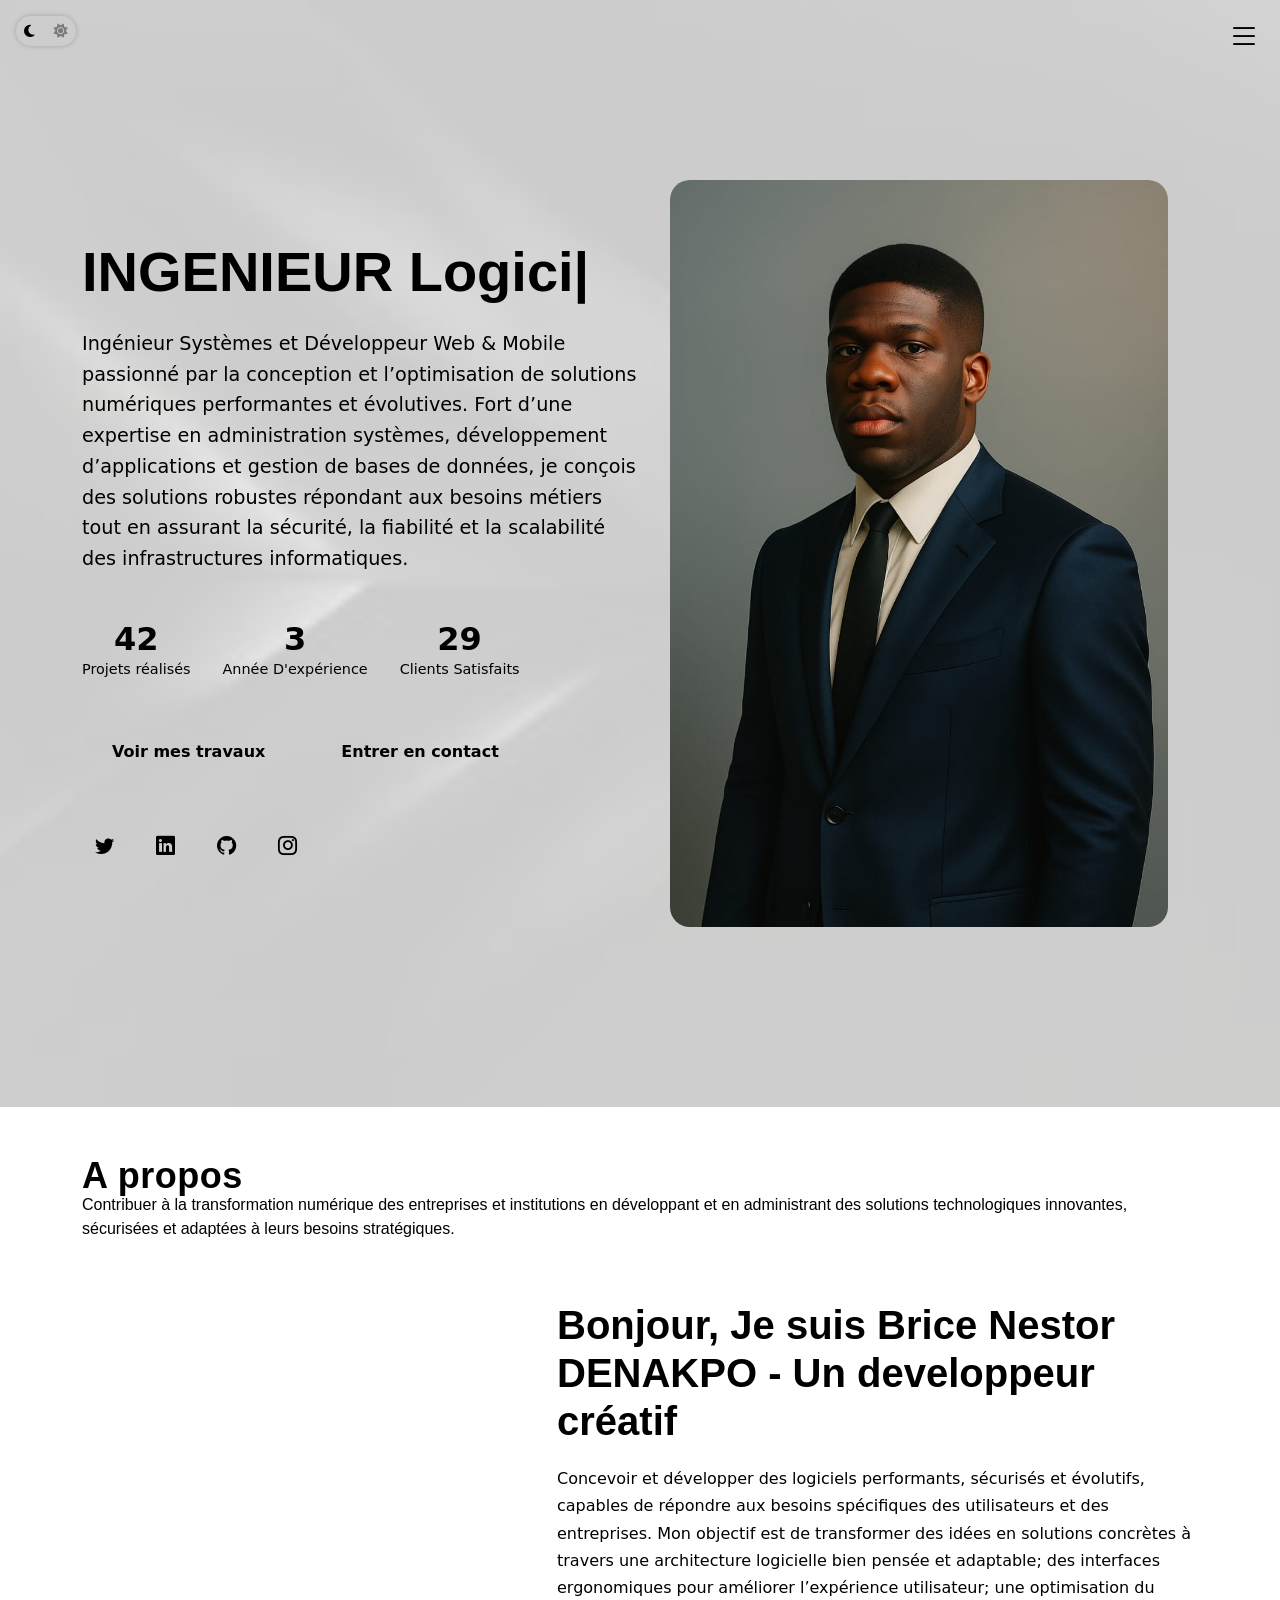
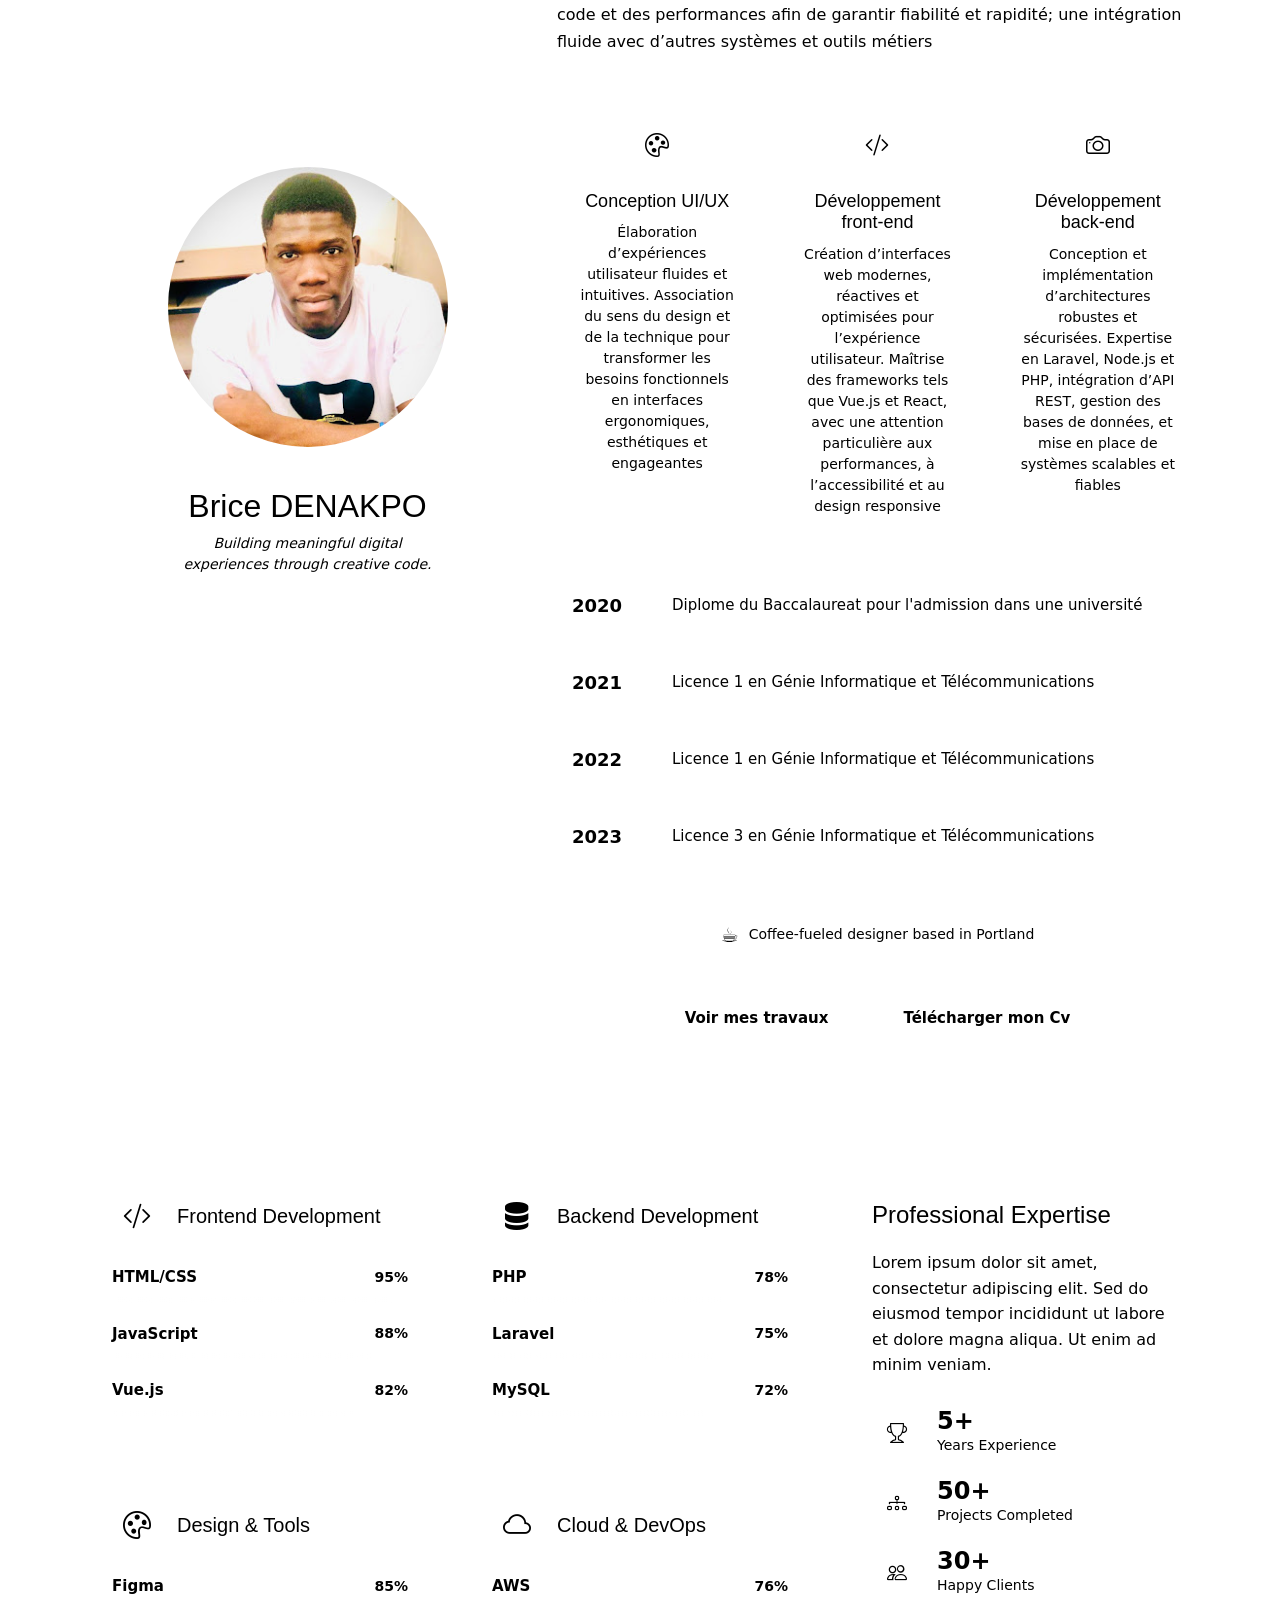
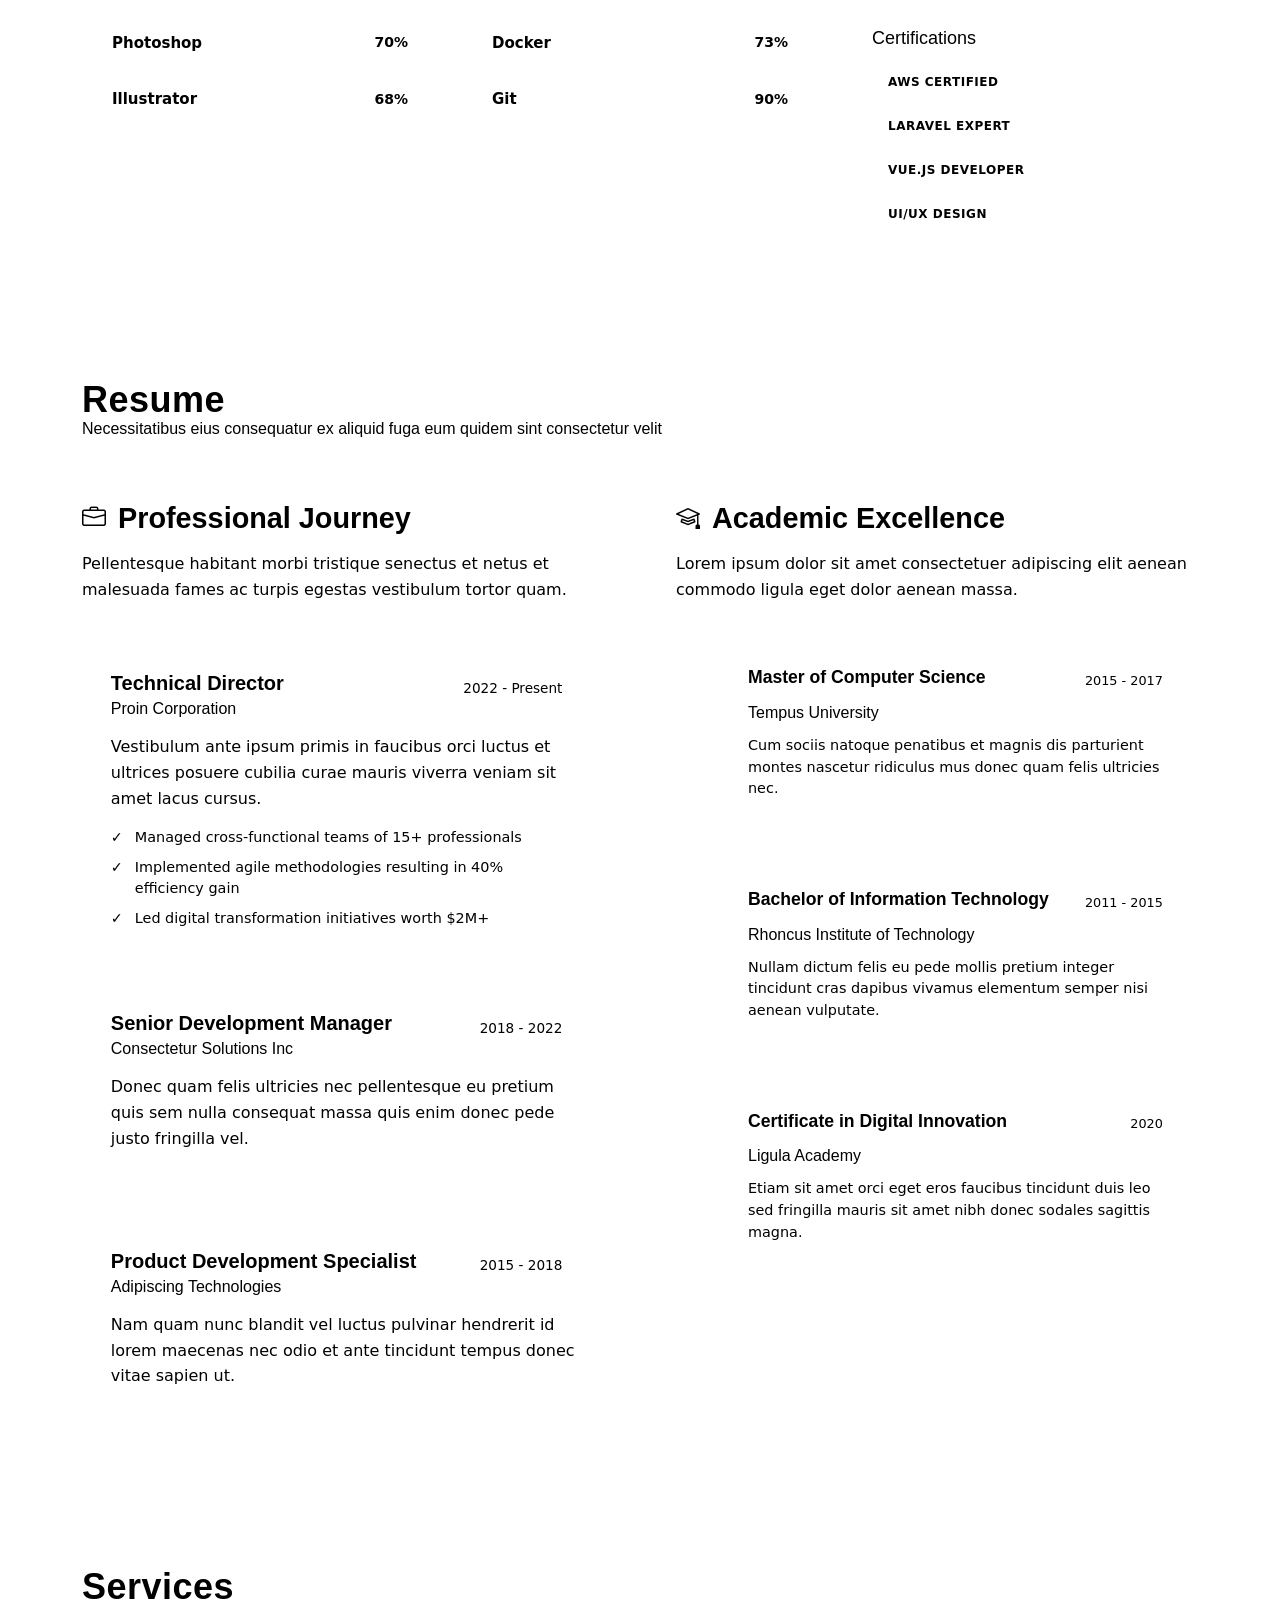
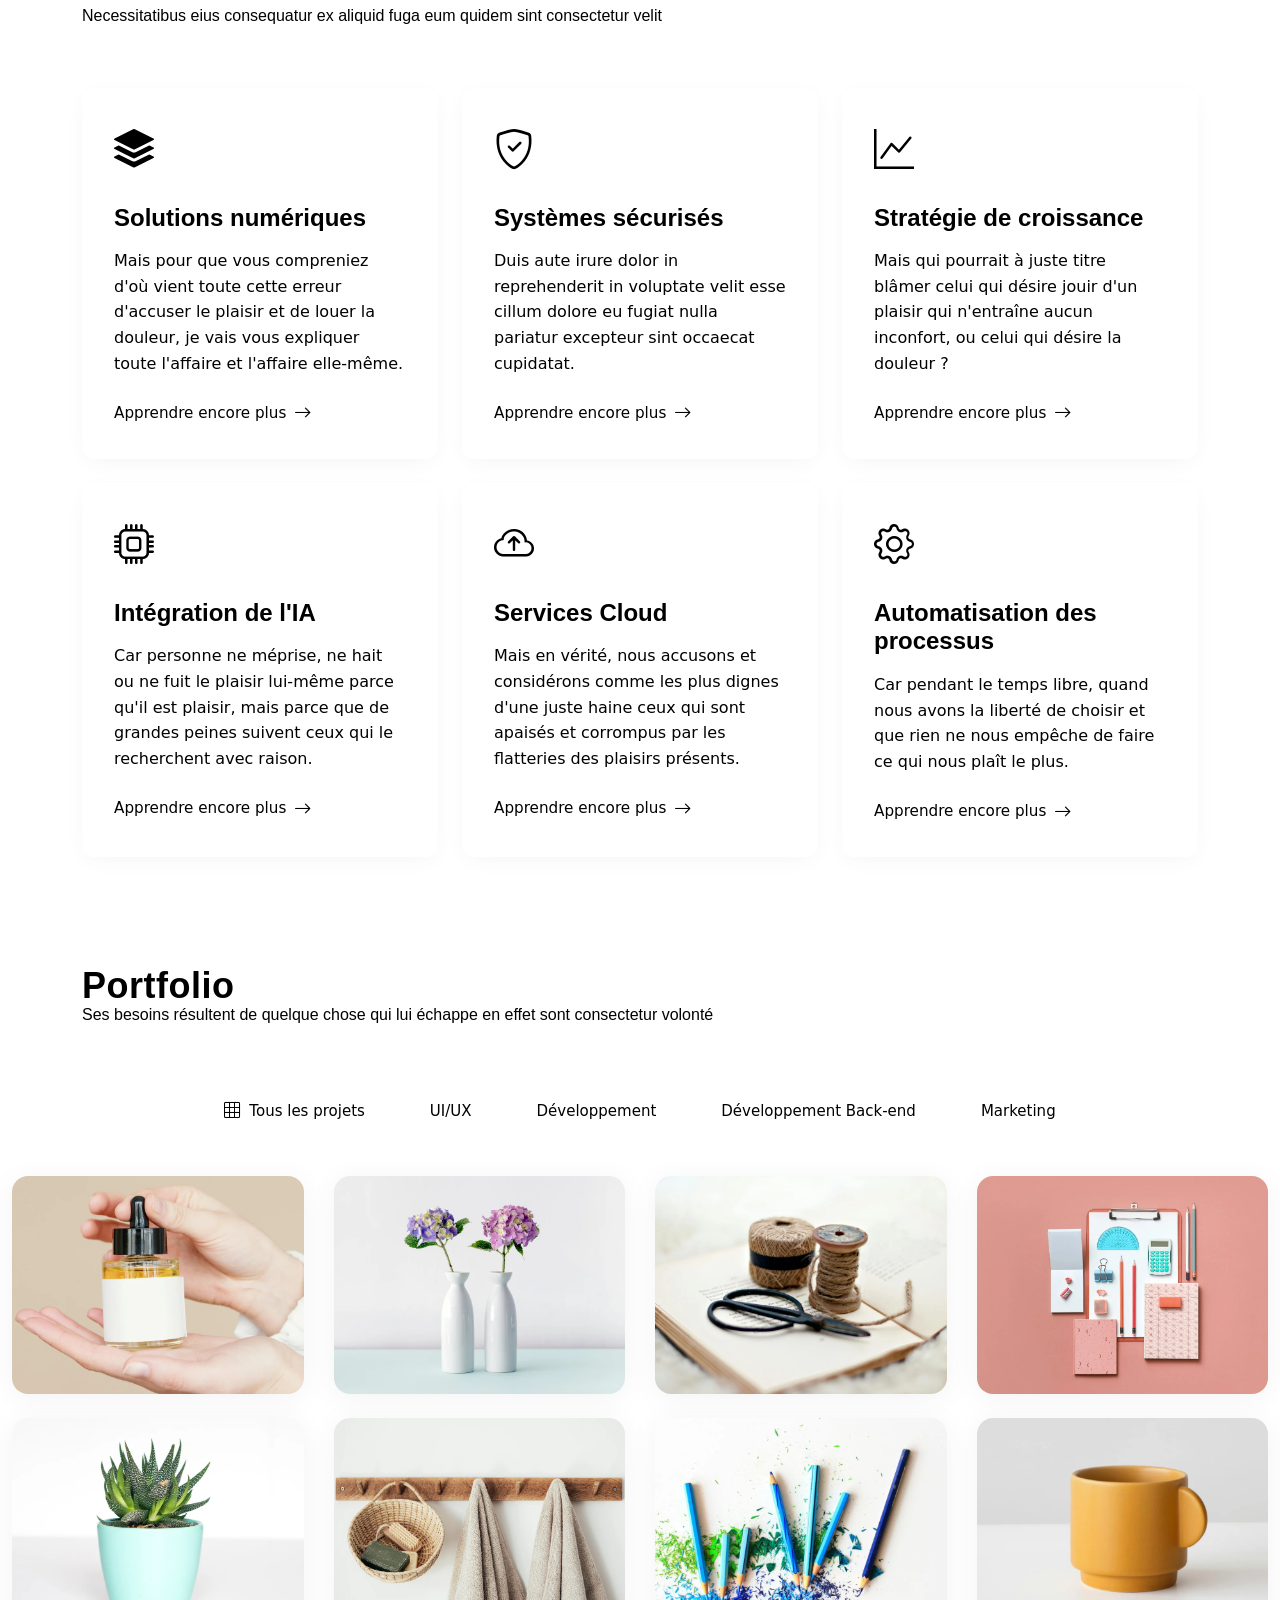
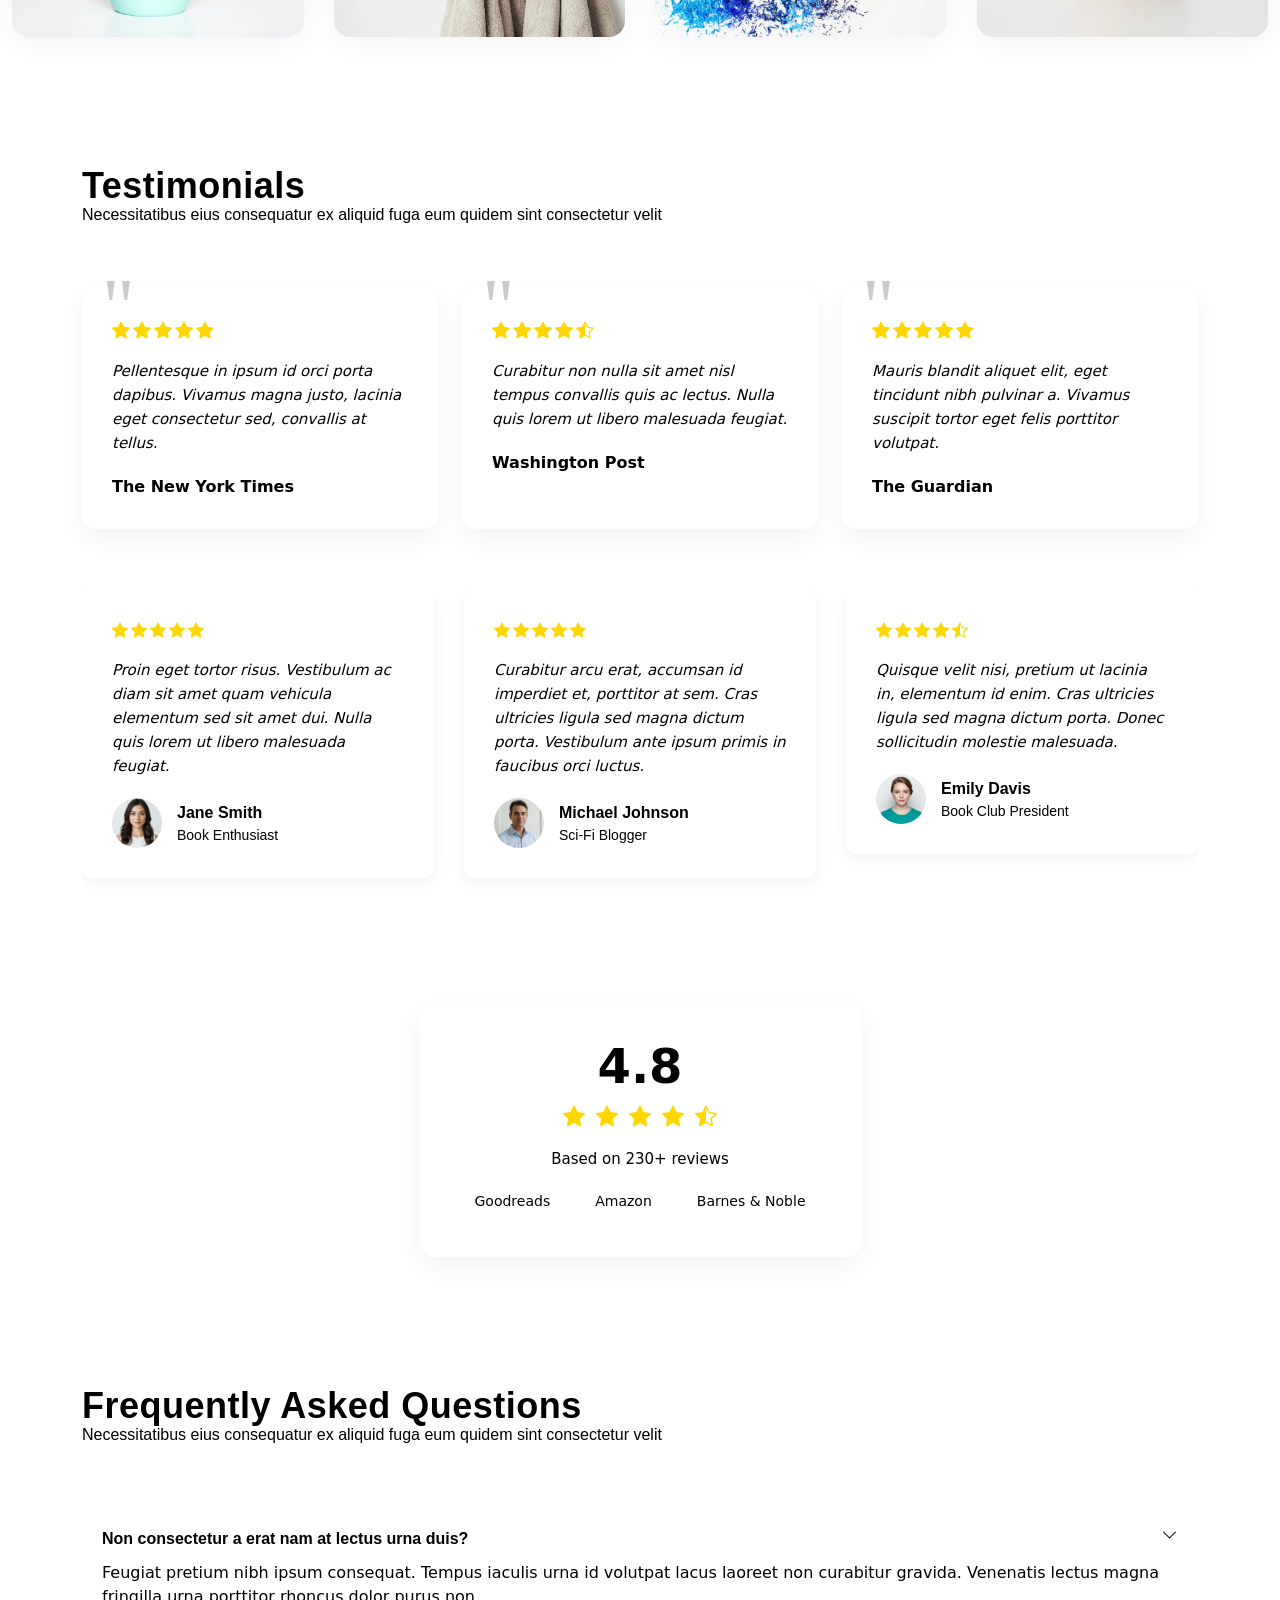
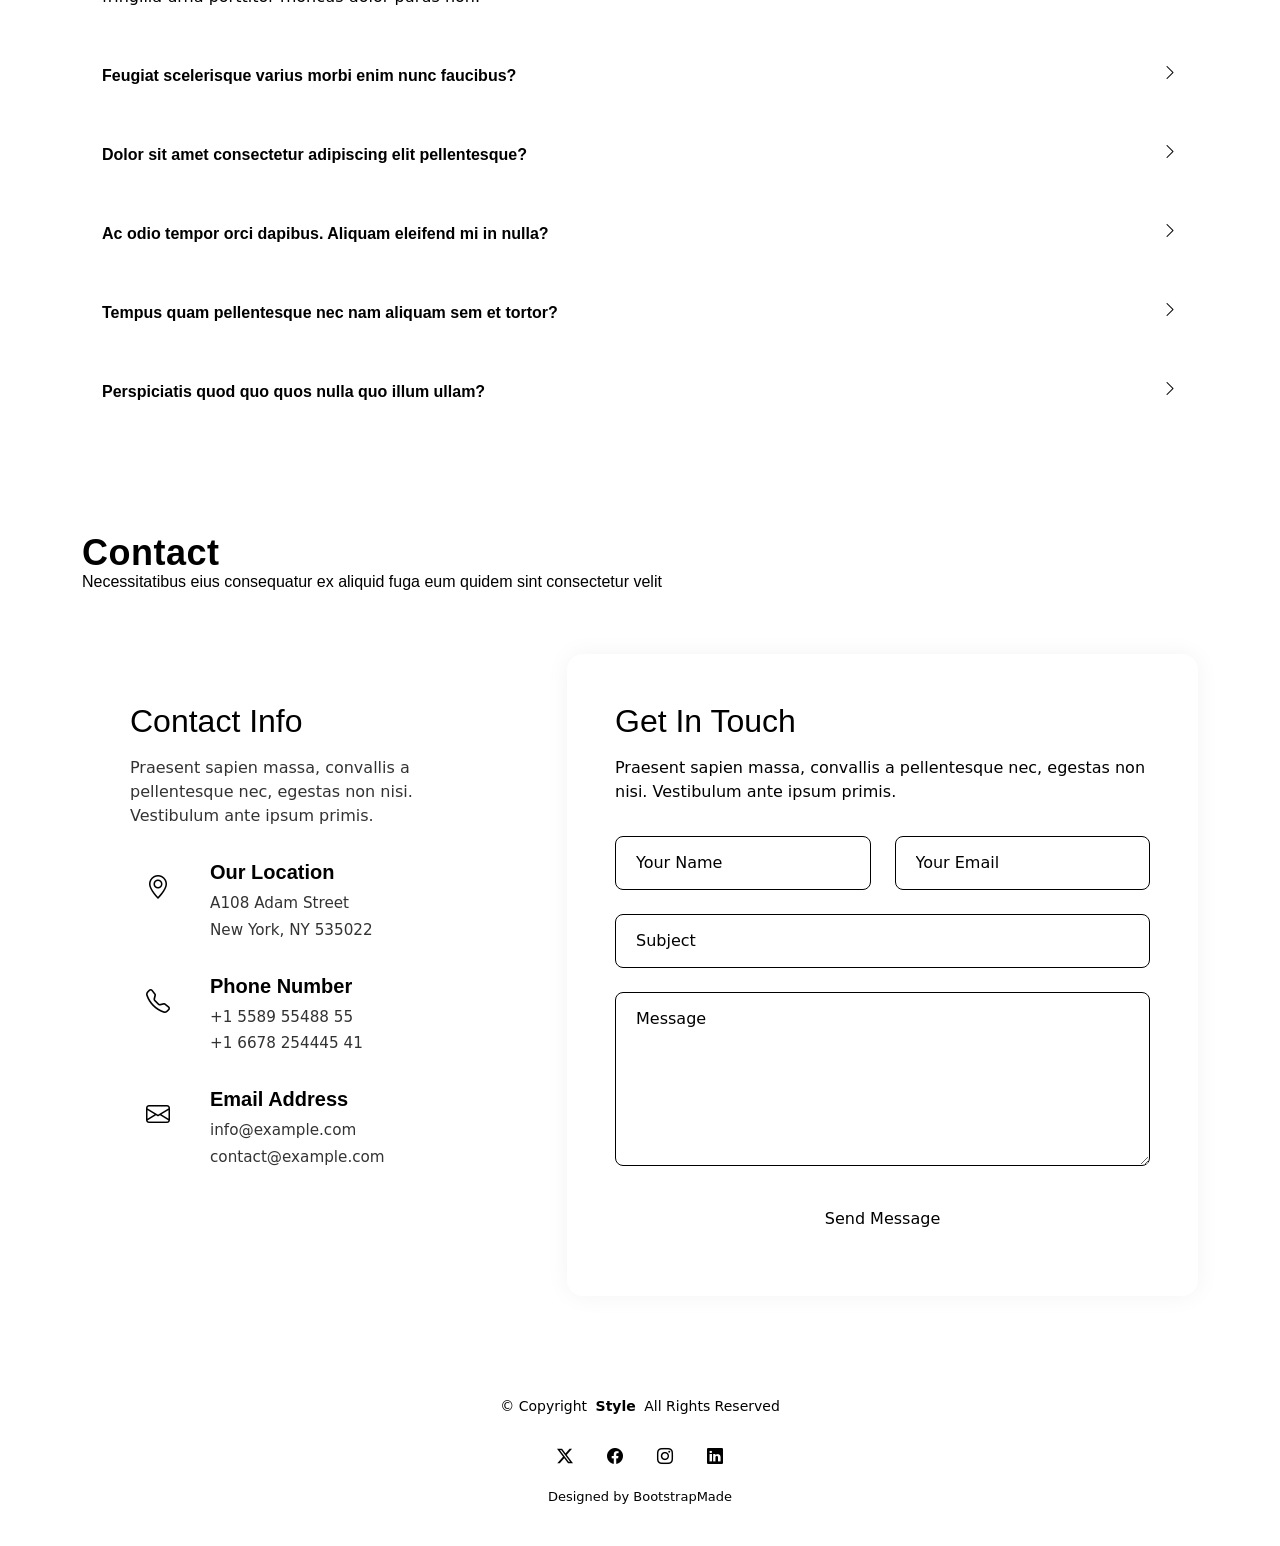
==== commit 7cde2275: "ui" ====
--- a/index.html
+++ b/index.html
@@ -17,6 +17,11 @@
     <link
       href="https://fonts.googleapis.com/css2?family=Roboto:ital,wght@0,100;0,300;0,400;0,500;0,700;0,900;1,100;1,300;1,400;1,500;1,700;1,900&family=Open+Sans:ital,wght@0,300;0,400;0,500;0,600;0,700;0,800;1,300;1,400;1,500;1,600;1,700;1,800&family=Quicksand:wght@300;400;500;600;700&display=swap"
       rel="stylesheet"
+    />
+
+    <link
+      rel="stylesheet"
+      href="https://cdnjs.cloudflare.com/ajax/libs/font-awesome/6.5.0/css/all.min.css"
     />
 
     <!-- Vendor CSS Files -->
@@ -89,7 +94,10 @@
     <main class="main">
       <div class="theme-toggle">
         <input type="checkbox" id="theme-switch" />
-        <label for="theme-switch" class="switch"></label>
+        <label for="theme-switch" class="switch">
+          <span class="icon moon"><i class="fa-solid fa-moon"></i></span>
+          <span class="icon sun"><i class="fa-solid fa-sun"></i></span>
+        </label>
       </div>
       <!-- Hero Section -->
       <section id="hero" class="hero section">
@@ -1066,7 +1074,8 @@
         <div class="container section-title">
           <h2>Portfolio</h2>
           <p>
-            Ses besoins résultent de quelque chose qui lui échappe en effet sont consectetur volonté
+            Ses besoins résultent de quelque chose qui lui échappe en effet sont
+            consectetur volonté
           </p>
         </div>
         <!-- End Section Title -->
--- a/assets/css/main.css
+++ b/assets/css/main.css
@@ -91,49 +91,70 @@
 }
 
 /* --- Switch toggle --- */
+/* --- Switch toggle avec icônes --- */
 .theme-toggle {
   position: fixed;
   top: 1rem;
-  left: 1rem; /* ✅ On place à gauche au lieu de right */
+  left: 1rem; /* placé en haut à gauche */
   z-index: 1000;
 }
 
 .switch {
-  display: block;
-  width: 50px;
-  height: 25px;
+  display: flex;
+  align-items: center;
+  justify-content: space-between;
+  width: 60px;
+  height: 30px;
   background: var(--surface-color);
   border-radius: 25px;
   position: relative;
   cursor: pointer;
+  padding: 0 8px;
   transition: background 0.3s;
   box-shadow: 0 0 5px rgba(0,0,0,0.2);
 }
 
+.switch .icon {
+  font-size: 14px;
+  position: relative;
+  z-index: 2;
+  transition: opacity 0.3s;
+}
+
+.switch .moon i { color: var(--accent-color); }
+.switch .sun i { color: var(--accent-color); }
+
+/* Bouton rond qui glisse */
 .switch::after {
   content: '';
-  width: 20px;
-  height: 20px;
+  width: 24px;
+  height: 24px;
   background: var(--accent-color);
   border-radius: 50%;
   position: absolute;
-  top: 2.5px;
+  top: 3px;
   left: 3px;
-  transition: 0.3s;
+  transition: transform 0.3s, background 0.3s;
+  z-index: 1;
 }
 
 #theme-switch {
   display: none;
 }
 
-#theme-switch:checked + .switch {
-  background: var(--surface-color);
-}
-
+/* Quand activé (mode clair) */
 #theme-switch:checked + .switch::after {
-  transform: translateX(25px);
-  background: var(--accent-color);
-}
+  transform: translateX(30px);
+}
+
+#theme-switch:checked + .switch .moon {
+  opacity: 0.4;
+}
+
+#theme-switch:not(:checked) + .switch .sun {
+  opacity: 0.4;
+}
+
 
 a {
   color: var(--accent-color);
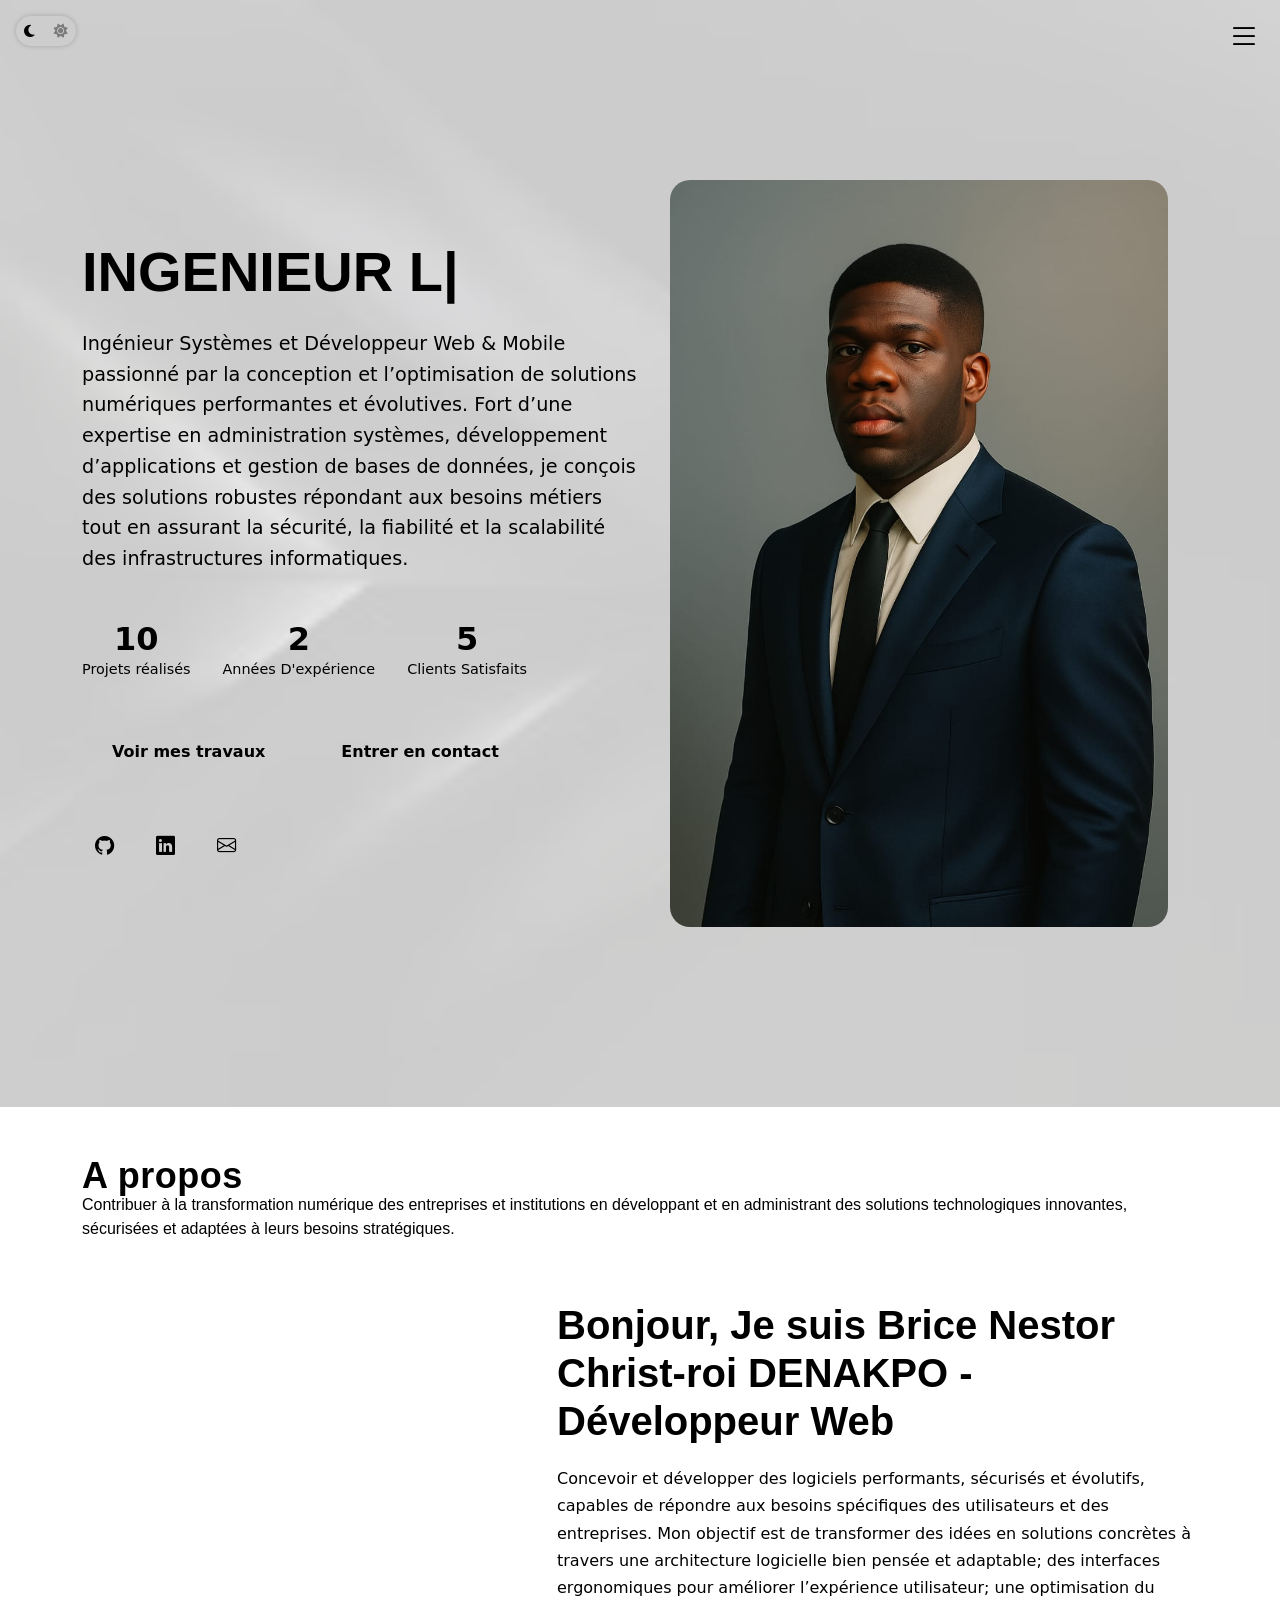
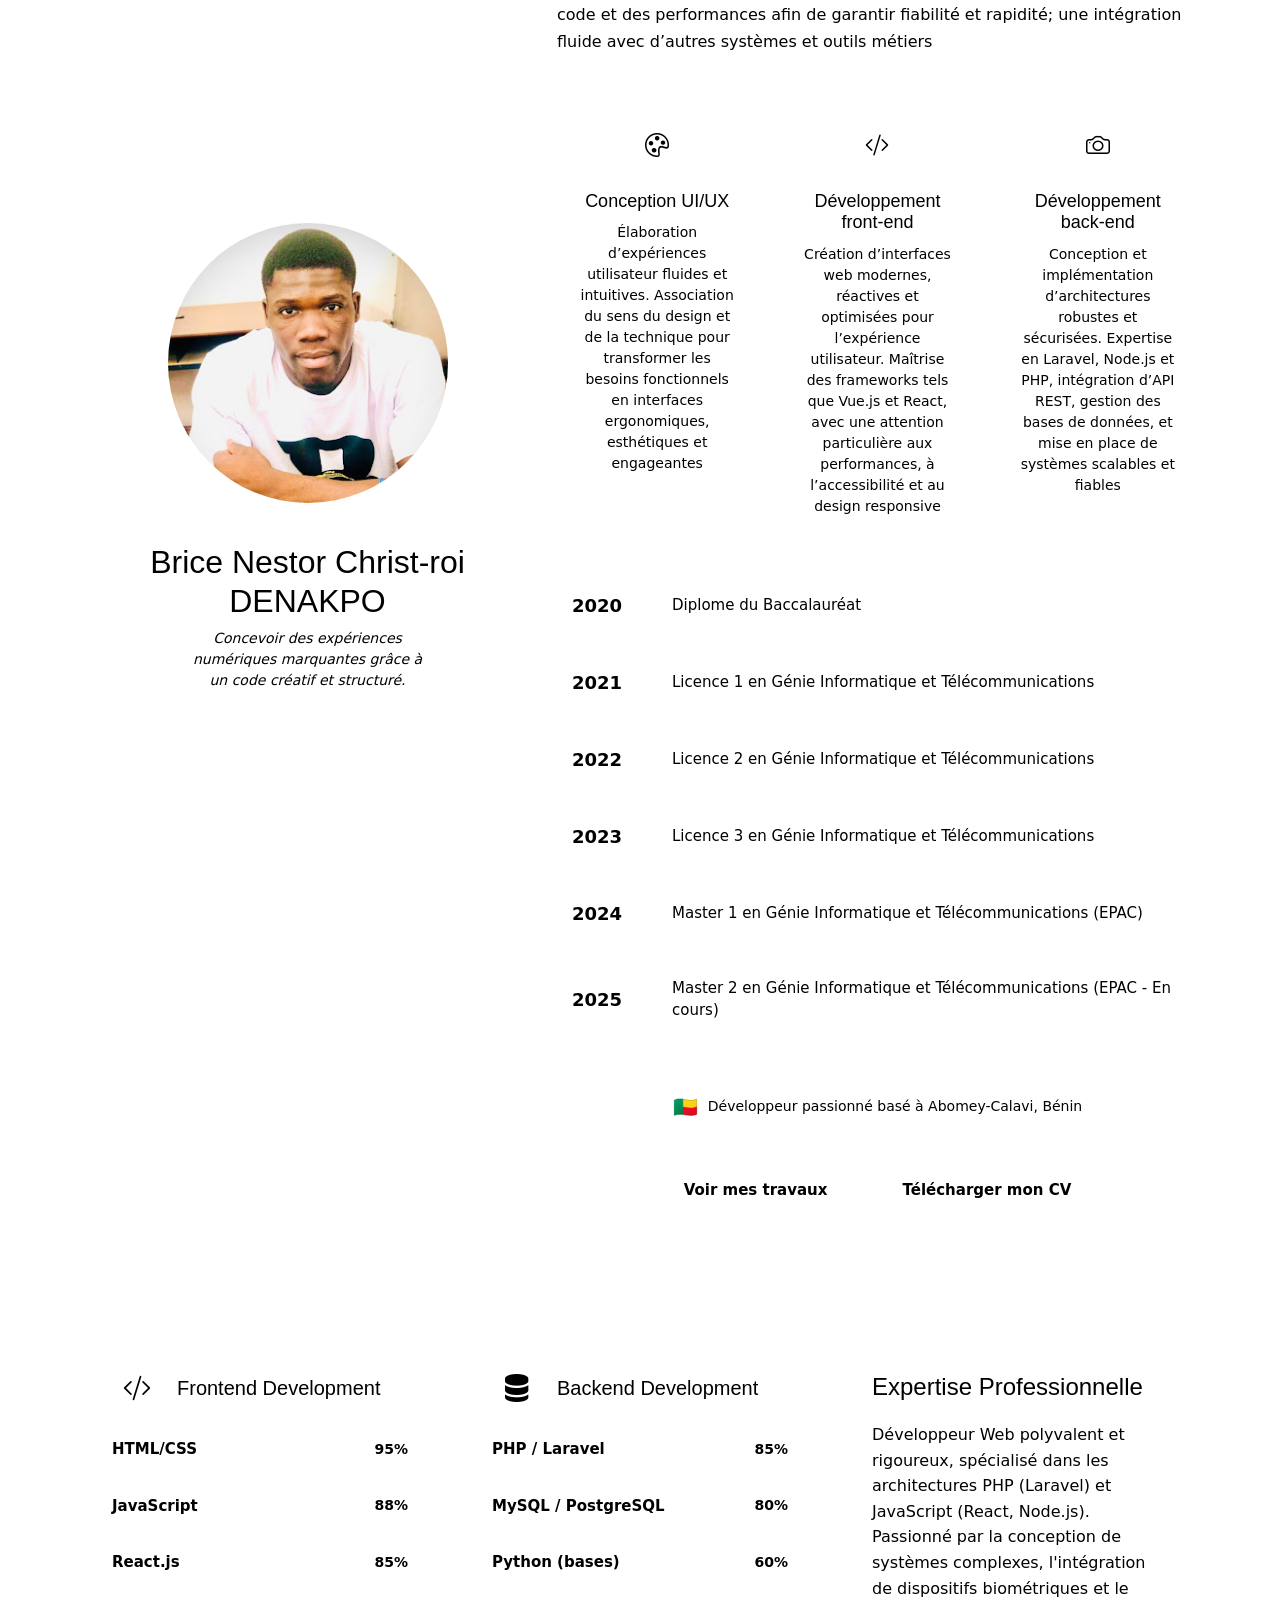
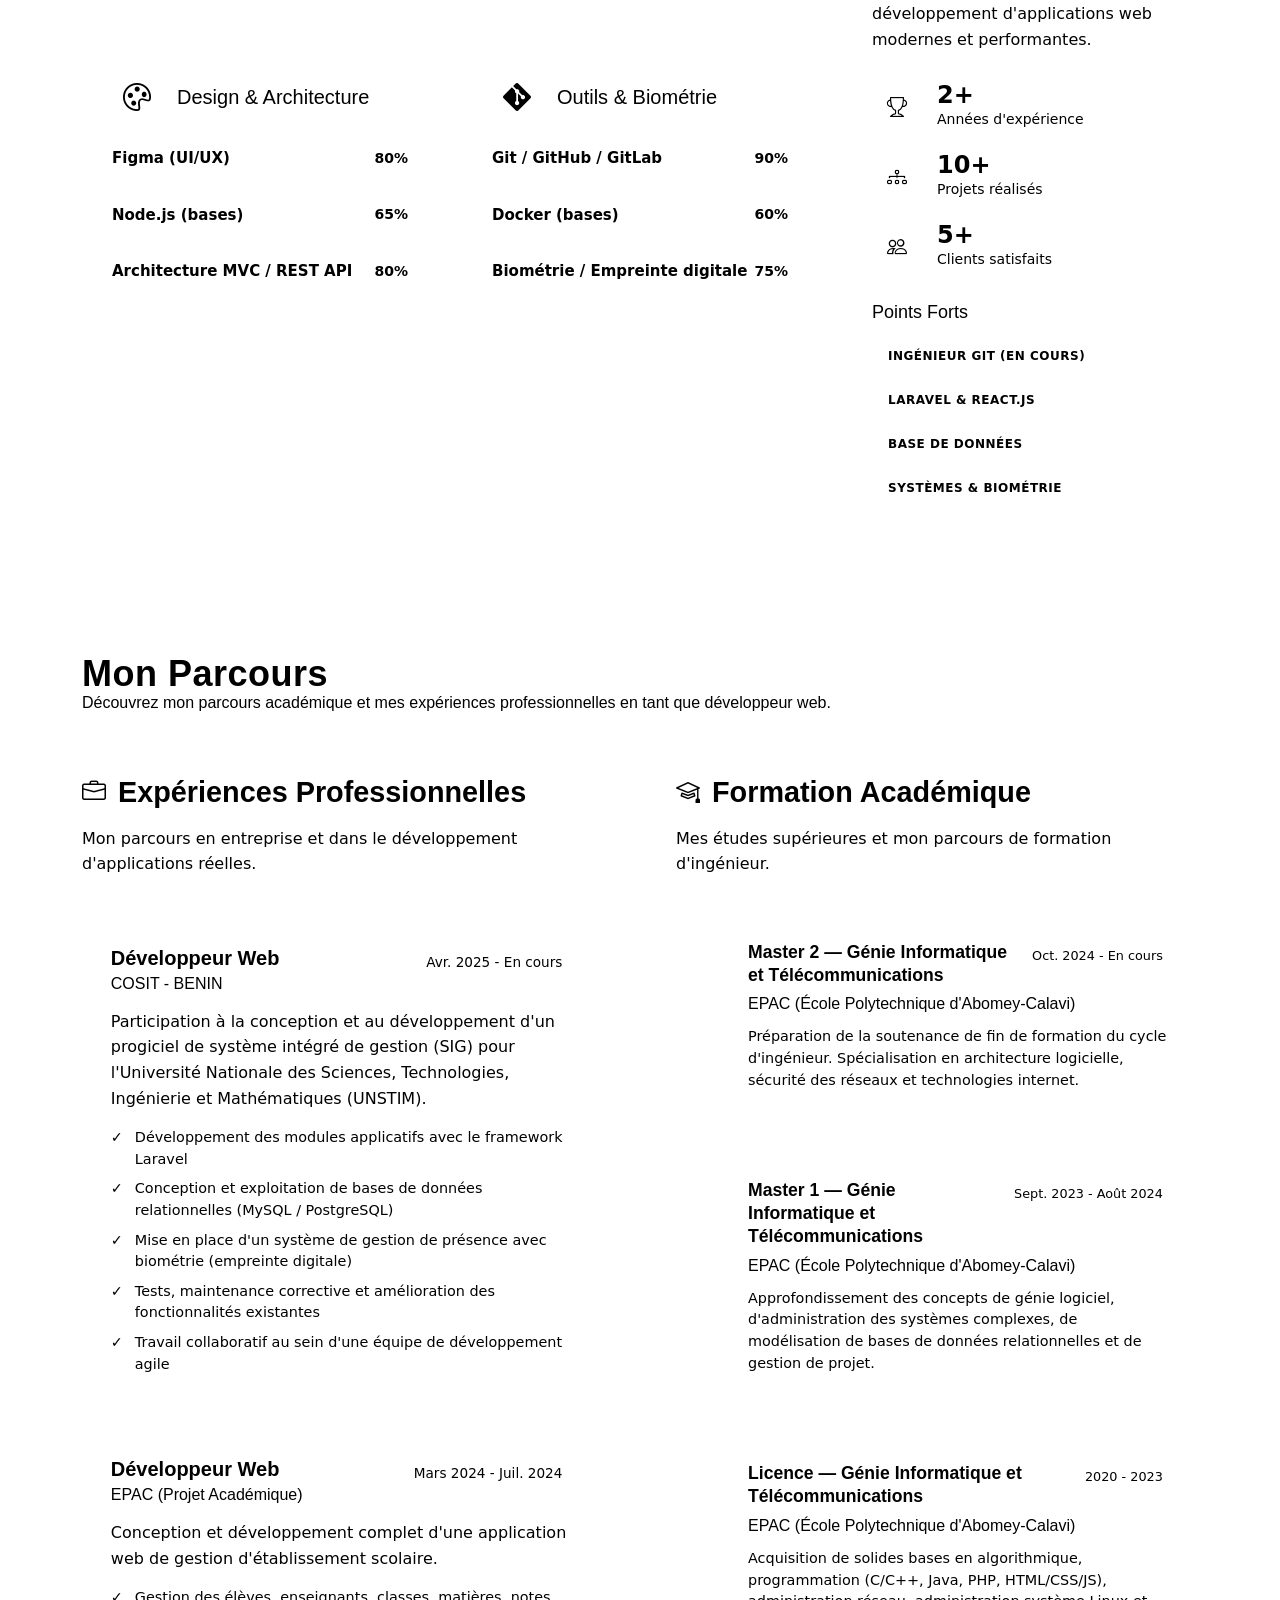
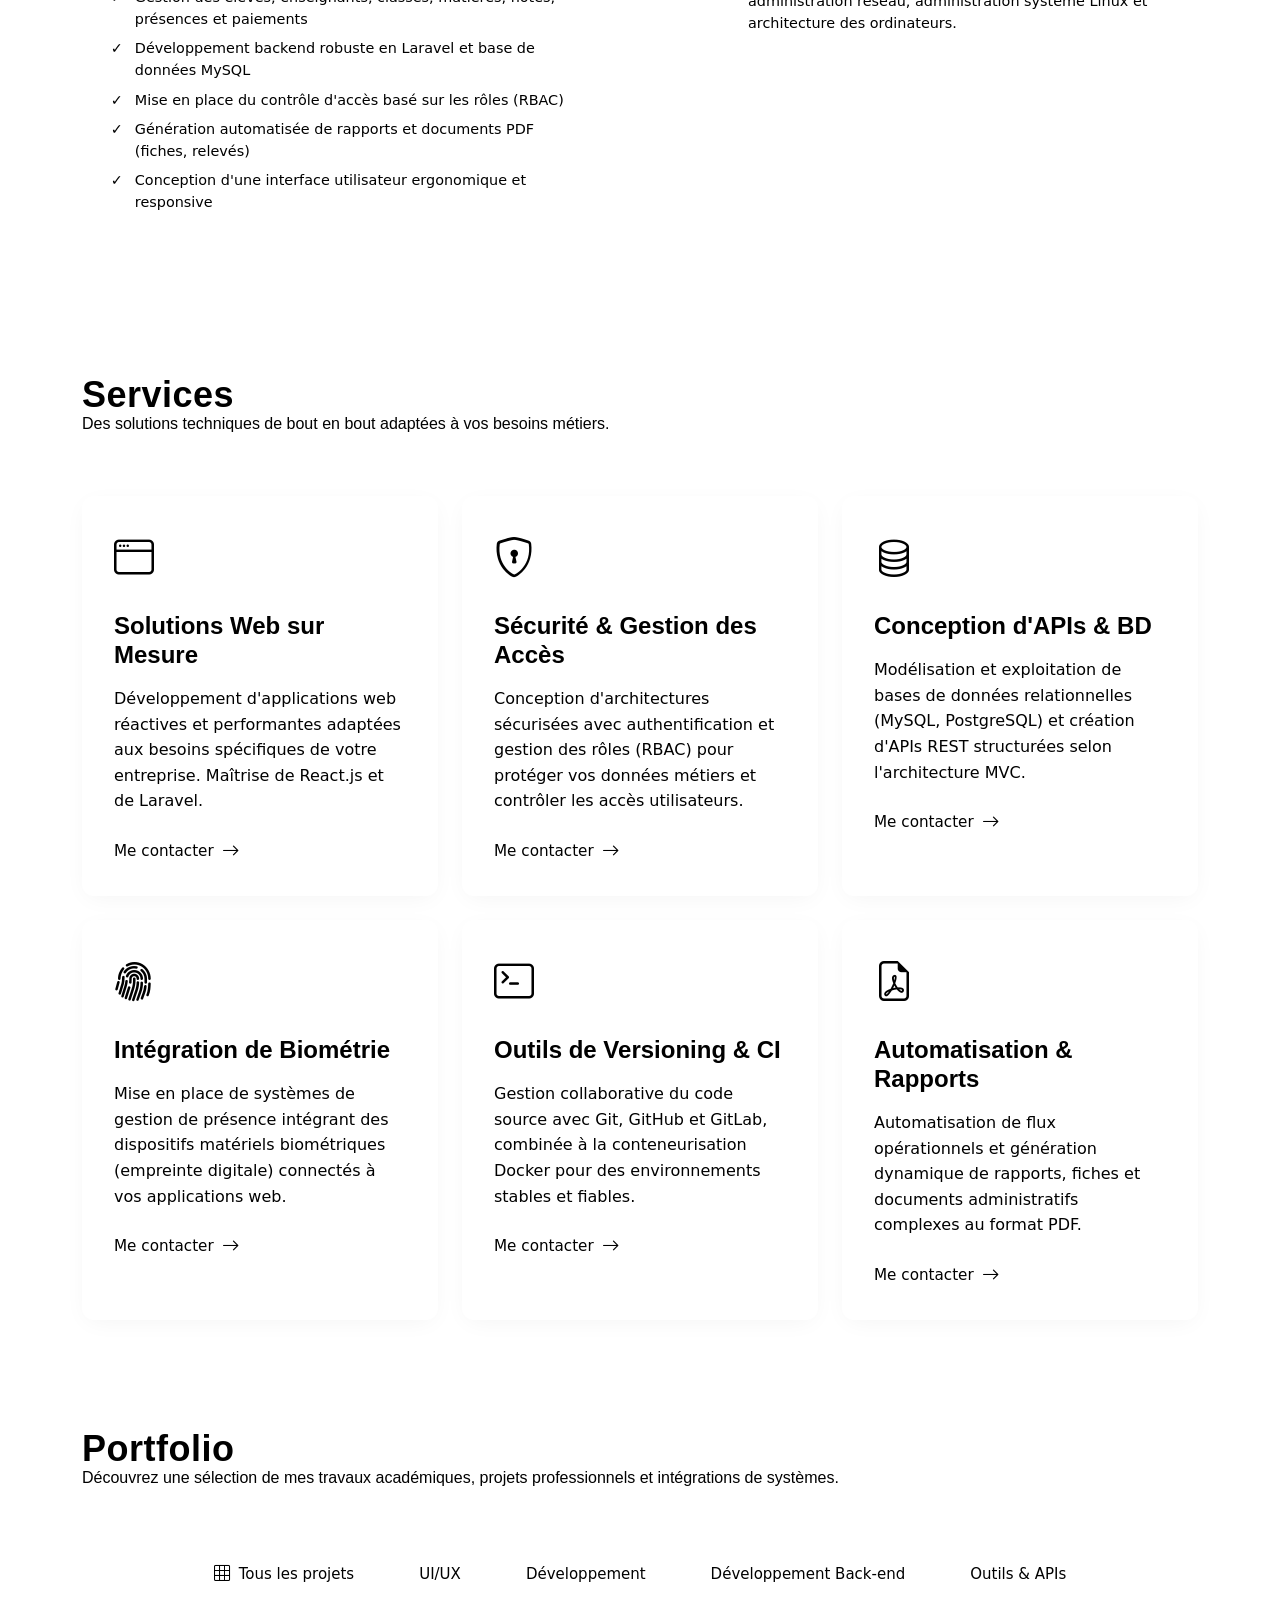
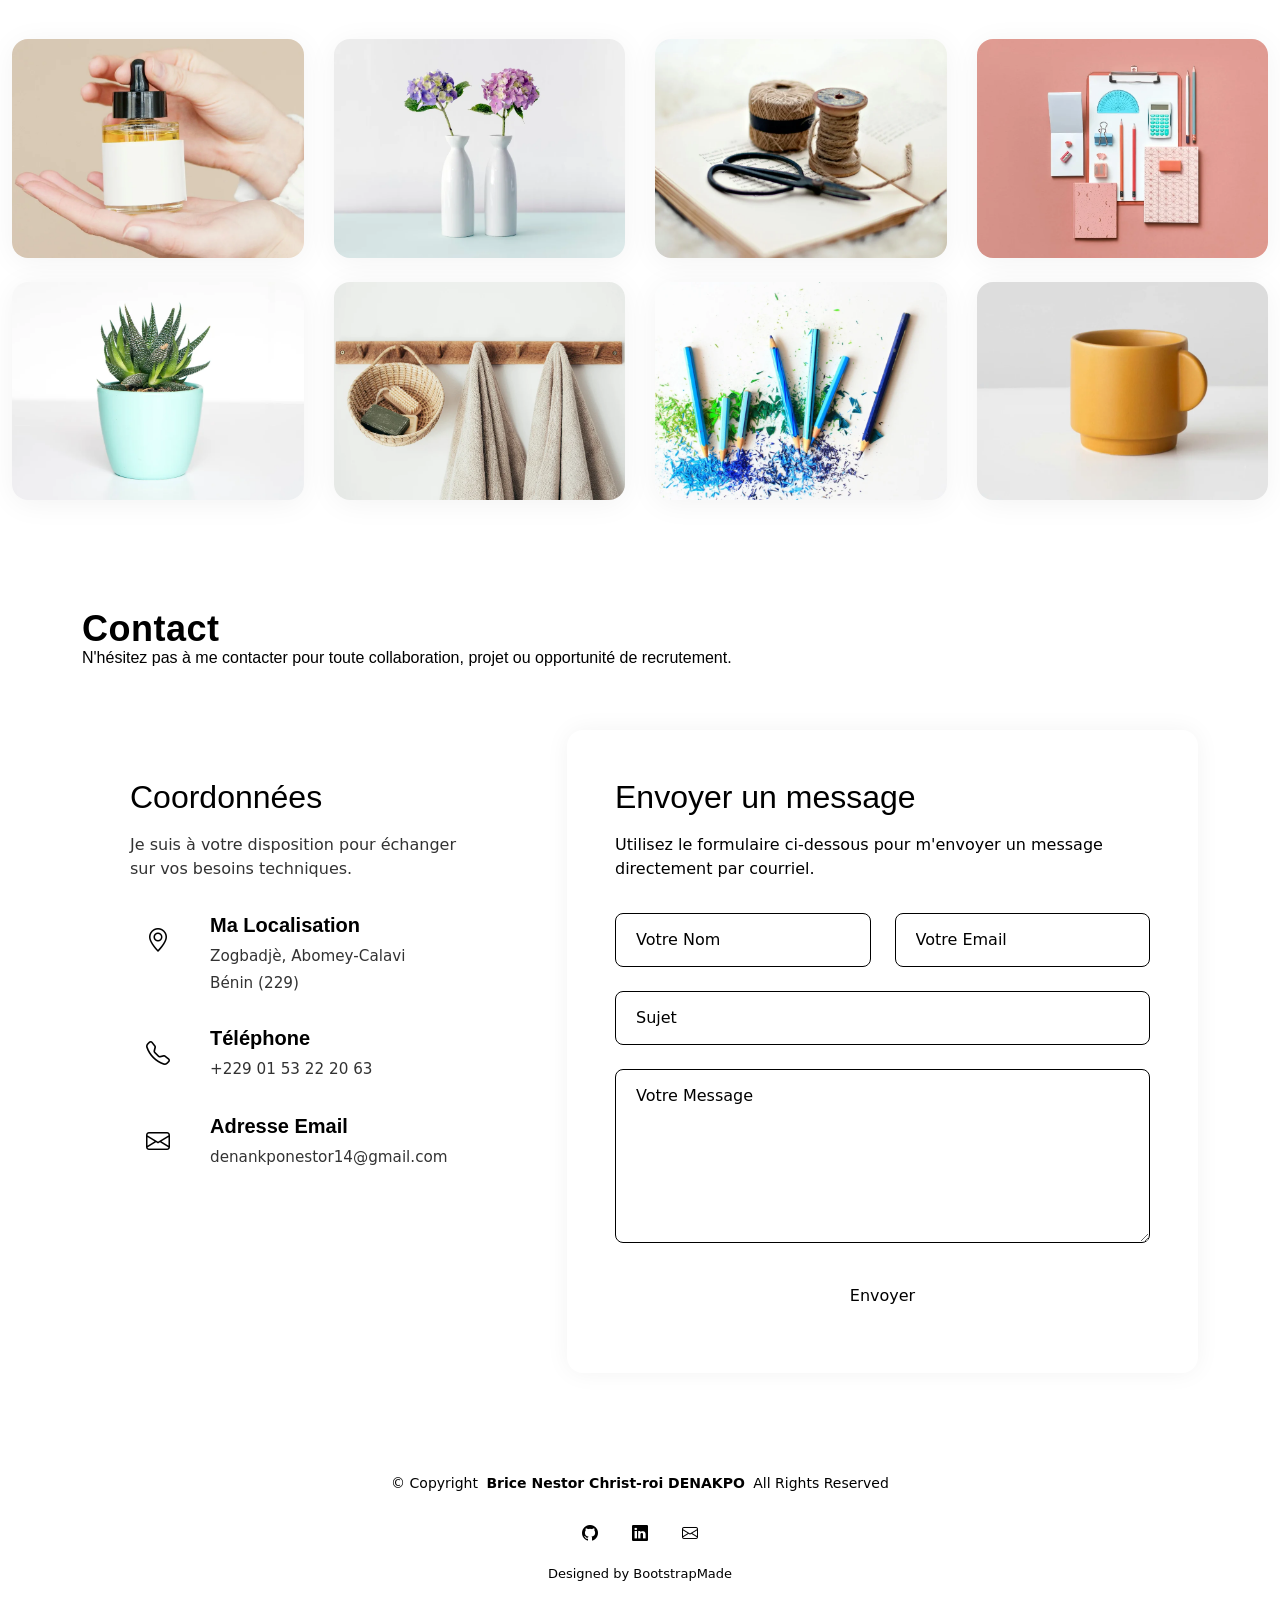
==== commit cc86b38c: "portfolio retra*vaillé" ====
--- a/index.html
+++ b/index.html
@@ -3,9 +3,9 @@
   <head>
     <meta charset="utf-8" />
     <meta content="width=device-width, initial-scale=1.0" name="viewport" />
-    <title>Index - Style Bootstrap Template</title>
-    <meta name="description" content="" />
-    <meta name="keywords" content="" />
+    <title>Brice Nestor Christ-roi DENAKPO - Développeur Web</title>
+    <meta name="description" content="Portfolio de Brice Nestor Christ-roi DENAKPO - Développeur Web polyvalent spécialisé dans la conception et le développement d'applications web avec Laravel, React, MySQL et PostgreSQL." />
+    <meta name="keywords" content="Brice Nestor Christ-roi DENAKPO, Développeur Web, Laravel, React, PHP, MySQL, PostgreSQL, Abomey-Calavi, Bénin, Portfolio" />
 
     <!-- Favicons -->
     <link href="assets/img/favicon.png" rel="icon" />
@@ -67,15 +67,13 @@
           >
             <!-- Uncomment the line below if you also wish to use an image logo -->
             <img src="assets/img/logo.png" alt="" />
-            <h1 class="sitename">Brice Nestor DENAKPO</h1>
+            <h1 class="sitename">Brice Nestor Christ-roi DENAKPO</h1>
           </a>
 
           <div class="social-links text-center">
-            <a href="#" class="twitter"><i class="bi bi-twitter-x"></i></a>
-            <a href="#" class="facebook"><i class="bi bi-facebook"></i></a>
-            <a href="#" class="instagram"><i class="bi bi-instagram"></i></a>
-            <a href="#" class="google-plus"><i class="bi bi-skype"></i></a>
+            <a href="https://github.com/DBrice53" class="github" target="_blank"><i class="bi bi-github"></i></a>
             <a href="#" class="linkedin"><i class="bi bi-linkedin"></i></a>
+            <a href="mailto:denankponestor14@gmail.com" class="email"><i class="bi bi-envelope"></i></a>
           </div>
 
           <ul>
@@ -113,7 +111,7 @@
                   INGENIEUR
                   <span
                     class="typed"
-                    data-typed-items="Logiciel, Base de donnée, Freelancer, Artist"
+                    data-typed-items="Web, Logiciel, Bases de données"
                   ></span>
                 </h1>
                 <p class="lead">
@@ -131,7 +129,7 @@
                     <span
                       class="purecounter"
                       data-purecounter-start="0"
-                      data-purecounter-end="42"
+                      data-purecounter-end="10"
                       data-purecounter-duration="2"
                       >0</span
                     >
@@ -141,17 +139,17 @@
                     <span
                       class="purecounter"
                       data-purecounter-start="0"
-                      data-purecounter-end="3"
+                      data-purecounter-end="2"
                       data-purecounter-duration="2"
                       >0</span
                     >
-                    <span class="stat-label">Année D'expérience</span>
+                    <span class="stat-label">Années D'expérience</span>
                   </div>
                   <div class="stat-item">
                     <span
                       class="purecounter"
                       data-purecounter-start="0"
-                      data-purecounter-end="29"
+                      data-purecounter-end="5"
                       data-purecounter-duration="2"
                       >0</span
                     >
@@ -177,10 +175,9 @@
                   data-aos="fade-up"
                   data-aos-delay="400"
                 >
-                  <a href="#"><i class="bi bi-twitter"></i></a>
+                  <a href="https://github.com/DBrice53" target="_blank"><i class="bi bi-github"></i></a>
                   <a href="#"><i class="bi bi-linkedin"></i></a>
-                  <a href="#"><i class="bi bi-github"></i></a>
-                  <a href="#"><i class="bi bi-instagram"></i></a>
+                  <a href="mailto:denankponestor14@gmail.com"><i class="bi bi-envelope"></i></a>
                 </div>
               </div>
             </div>
@@ -230,10 +227,9 @@
                   />
                 </div>
                 <div class="signature-section">
-                  <h2>Brice DENAKPO</h2>
+                  <h2>Brice Nestor Christ-roi DENAKPO</h2>
                   <p class="quote">
-                    Building meaningful digital experiences through creative
-                    code.
+                    Concevoir des expériences numériques marquantes grâce à un code créatif et structuré.
                   </p>
                 </div>
               </div>
@@ -243,8 +239,7 @@
               <div class="about-content">
                 <div class="intro">
                   <h2>
-                    Bonjour, Je suis Brice Nestor DENAKPO - Un developpeur
-                    créatif
+                    Bonjour, Je suis Brice Nestor Christ-roi DENAKPO - Développeur Web
                   </h2>
                   <p>
                     Concevoir et développer des logiciels performants, sécurisés
@@ -319,8 +314,7 @@
                   <div class="timeline-item">
                     <div class="year">2020</div>
                     <div class="description">
-                      Diplome du Baccalaureat pour l'admission dans une
-                      université
+                      Diplome du Baccalauréat
                     </div>
                   </div>
                   <div class="timeline-item">
@@ -332,13 +326,25 @@
                   <div class="timeline-item">
                     <div class="year">2022</div>
                     <div class="description">
-                      Licence 1 en Génie Informatique et Télécommunications
+                      Licence 2 en Génie Informatique et Télécommunications
                     </div>
                   </div>
                   <div class="timeline-item">
                     <div class="year">2023</div>
                     <div class="description">
                       Licence 3 en Génie Informatique et Télécommunications
+                    </div>
+                  </div>
+                  <div class="timeline-item">
+                    <div class="year">2024</div>
+                    <div class="description">
+                      Master 1 en Génie Informatique et Télécommunications (EPAC)
+                    </div>
+                  </div>
+                  <div class="timeline-item">
+                    <div class="year">2025</div>
+                    <div class="description">
+                      Master 2 en Génie Informatique et Télécommunications (EPAC - En cours)
                     </div>
                   </div>
                 </div>
@@ -349,16 +355,16 @@
                   data-aos-delay="400"
                 >
                   <div class="fun-fact">
-                    <span class="emoji">☕</span>
+                    <span class="emoji">🇧🇯</span>
                     <span class="text"
-                      >Coffee-fueled designer based in Portland</span
+                      >Développeur passionné basé à Abomey-Calavi, Bénin</span
                     >
                   </div>
                   <div class="action-buttons">
                     <a href="#portfolio" class="btn btn-primary"
                       >Voir mes travaux</a
                     >
-                    <a href="#" class="btn btn-outline">Télécharger mon Cv</a>
+                    <a href="assets/CV_Brice_DENAKPO.pdf" target="_blank" class="btn btn-outline">Télécharger mon CV</a>
                   </div>
                 </div>
               </div>
@@ -420,14 +426,14 @@
 
                         <div class="skill-item">
                           <div class="skill-info">
-                            <span class="skill-name">Vue.js</span>
-                            <span class="skill-percentage">82%</span>
+                            <span class="skill-name">React.js</span>
+                            <span class="skill-percentage">85%</span>
                           </div>
                           <div class="skill-bar progress">
                             <div
                               class="progress-bar"
                               role="progressbar"
-                              aria-valuenow="82"
+                              aria-valuenow="85"
                               aria-valuemin="0"
                               aria-valuemax="100"
                             ></div>
@@ -451,14 +457,14 @@
                       <div class="skills-animation">
                         <div class="skill-item">
                           <div class="skill-info">
-                            <span class="skill-name">PHP</span>
-                            <span class="skill-percentage">78%</span>
+                            <span class="skill-name">PHP / Laravel</span>
+                            <span class="skill-percentage">85%</span>
                           </div>
                           <div class="skill-bar progress">
                             <div
                               class="progress-bar"
                               role="progressbar"
-                              aria-valuenow="78"
+                              aria-valuenow="85"
                               aria-valuemin="0"
                               aria-valuemax="100"
                             ></div>
@@ -467,7 +473,148 @@
 
                         <div class="skill-item">
                           <div class="skill-info">
-                            <span class="skill-name">Laravel</span>
+                            <span class="skill-name">MySQL / PostgreSQL</span>
+                            <span class="skill-percentage">80%</span>
+                          </div>
+                          <div class="skill-bar progress">
+                            <div
+                              class="progress-bar"
+                              role="progressbar"
+                              aria-valuenow="80"
+                              aria-valuemin="0"
+                              aria-valuemax="100"
+                            ></div>
+                          </div>
+                        </div>
+
+                        <div class="skill-item">
+                          <div class="skill-info">
+                            <span class="skill-name">Python (bases)</span>
+                            <span class="skill-percentage">60%</span>
+                          </div>
+                          <div class="skill-bar progress">
+                            <div
+                              class="progress-bar"
+                              role="progressbar"
+                              aria-valuenow="60"
+                              aria-valuemin="0"
+                              aria-valuemax="100"
+                            ></div>
+                          </div>
+                        </div>
+                      </div>
+                    </div>
+                    <!-- End Backend Card -->
+                  </div>
+
+                  <div
+                    class="col-md-6"
+                    data-aos="flip-left"
+                    data-aos-delay="400"
+                  >
+                    <div class="skill-card">
+                      <div class="skill-header">
+                        <i class="bi bi-palette"></i>
+                        <h3>Design &amp; Architecture</h3>
+                      </div>
+                      <div class="skills-animation">
+                        <div class="skill-item">
+                          <div class="skill-info">
+                            <span class="skill-name">Figma (UI/UX)</span>
+                            <span class="skill-percentage">80%</span>
+                          </div>
+                          <div class="skill-bar progress">
+                            <div
+                              class="progress-bar"
+                              role="progressbar"
+                              aria-valuenow="80"
+                              aria-valuemin="0"
+                              aria-valuemax="100"
+                            ></div>
+                          </div>
+                        </div>
+
+                        <div class="skill-item">
+                          <div class="skill-info">
+                            <span class="skill-name">Node.js (bases)</span>
+                            <span class="skill-percentage">65%</span>
+                          </div>
+                          <div class="skill-bar progress">
+                            <div
+                              class="progress-bar"
+                              role="progressbar"
+                              aria-valuenow="65"
+                              aria-valuemin="0"
+                              aria-valuemax="100"
+                            ></div>
+                          </div>
+                        </div>
+
+                        <div class="skill-item">
+                          <div class="skill-info">
+                            <span class="skill-name">Architecture MVC / REST API</span>
+                            <span class="skill-percentage">80%</span>
+                          </div>
+                          <div class="skill-bar progress">
+                            <div
+                              class="progress-bar"
+                              role="progressbar"
+                              aria-valuenow="80"
+                              aria-valuemin="0"
+                              aria-valuemax="100"
+                            ></div>
+                          </div>
+                        </div>
+                      </div>
+                    </div>
+                  </div>
+
+                  <div
+                    class="col-md-6"
+                    data-aos="flip-left"
+                    data-aos-delay="500"
+                  >
+                    <div class="skill-card">
+                      <div class="skill-header">
+                        <i class="bi bi-git"></i>
+                        <h3>Outils &amp; Biométrie</h3>
+                      </div>
+                      <div class="skills-animation">
+                        <div class="skill-item">
+                          <div class="skill-info">
+                            <span class="skill-name">Git / GitHub / GitLab</span>
+                            <span class="skill-percentage">90%</span>
+                          </div>
+                          <div class="skill-bar progress">
+                            <div
+                              class="progress-bar"
+                              role="progressbar"
+                              aria-valuenow="90"
+                              aria-valuemin="0"
+                              aria-valuemax="100"
+                            ></div>
+                          </div>
+                        </div>
+
+                        <div class="skill-item">
+                          <div class="skill-info">
+                            <span class="skill-name">Docker (bases)</span>
+                            <span class="skill-percentage">60%</span>
+                          </div>
+                          <div class="skill-bar progress">
+                            <div
+                              class="progress-bar"
+                              role="progressbar"
+                              aria-valuenow="60"
+                              aria-valuemin="0"
+                              aria-valuemax="100"
+                            ></div>
+                          </div>
+                        </div>
+
+                        <div class="skill-item">
+                          <div class="skill-info">
+                            <span class="skill-name">Biométrie / Empreinte digitale</span>
                             <span class="skill-percentage">75%</span>
                           </div>
                           <div class="skill-bar progress">
@@ -480,151 +627,8 @@
                             ></div>
                           </div>
                         </div>
-
-                        <div class="skill-item">
-                          <div class="skill-info">
-                            <span class="skill-name">MySQL</span>
-                            <span class="skill-percentage">72%</span>
-                          </div>
-                          <div class="skill-bar progress">
-                            <div
-                              class="progress-bar"
-                              role="progressbar"
-                              aria-valuenow="72"
-                              aria-valuemin="0"
-                              aria-valuemax="100"
-                            ></div>
-                          </div>
-                        </div>
-                      </div>
-                    </div>
-                    <!-- End Backend Card -->
-                  </div>
-
-                  <div
-                    class="col-md-6"
-                    data-aos="flip-left"
-                    data-aos-delay="400"
-                  >
-                    <div class="skill-card">
-                      <div class="skill-header">
-                        <i class="bi bi-palette"></i>
-                        <h3>Design &amp; Tools</h3>
-                      </div>
-                      <div class="skills-animation">
-                        <div class="skill-item">
-                          <div class="skill-info">
-                            <span class="skill-name">Figma</span>
-                            <span class="skill-percentage">85%</span>
-                          </div>
-                          <div class="skill-bar progress">
-                            <div
-                              class="progress-bar"
-                              role="progressbar"
-                              aria-valuenow="85"
-                              aria-valuemin="0"
-                              aria-valuemax="100"
-                            ></div>
-                          </div>
-                        </div>
-
-                        <div class="skill-item">
-                          <div class="skill-info">
-                            <span class="skill-name">Photoshop</span>
-                            <span class="skill-percentage">70%</span>
-                          </div>
-                          <div class="skill-bar progress">
-                            <div
-                              class="progress-bar"
-                              role="progressbar"
-                              aria-valuenow="70"
-                              aria-valuemin="0"
-                              aria-valuemax="100"
-                            ></div>
-                          </div>
-                        </div>
-
-                        <div class="skill-item">
-                          <div class="skill-info">
-                            <span class="skill-name">Illustrator</span>
-                            <span class="skill-percentage">68%</span>
-                          </div>
-                          <div class="skill-bar progress">
-                            <div
-                              class="progress-bar"
-                              role="progressbar"
-                              aria-valuenow="68"
-                              aria-valuemin="0"
-                              aria-valuemax="100"
-                            ></div>
-                          </div>
-                        </div>
-                      </div>
-                    </div>
-                    <!-- End Design Card -->
-                  </div>
-
-                  <div
-                    class="col-md-6"
-                    data-aos="flip-left"
-                    data-aos-delay="500"
-                  >
-                    <div class="skill-card">
-                      <div class="skill-header">
-                        <i class="bi bi-cloud"></i>
-                        <h3>Cloud &amp; DevOps</h3>
-                      </div>
-                      <div class="skills-animation">
-                        <div class="skill-item">
-                          <div class="skill-info">
-                            <span class="skill-name">AWS</span>
-                            <span class="skill-percentage">76%</span>
-                          </div>
-                          <div class="skill-bar progress">
-                            <div
-                              class="progress-bar"
-                              role="progressbar"
-                              aria-valuenow="76"
-                              aria-valuemin="0"
-                              aria-valuemax="100"
-                            ></div>
-                          </div>
-                        </div>
-
-                        <div class="skill-item">
-                          <div class="skill-info">
-                            <span class="skill-name">Docker</span>
-                            <span class="skill-percentage">73%</span>
-                          </div>
-                          <div class="skill-bar progress">
-                            <div
-                              class="progress-bar"
-                              role="progressbar"
-                              aria-valuenow="73"
-                              aria-valuemin="0"
-                              aria-valuemax="100"
-                            ></div>
-                          </div>
-                        </div>
-
-                        <div class="skill-item">
-                          <div class="skill-info">
-                            <span class="skill-name">Git</span>
-                            <span class="skill-percentage">90%</span>
-                          </div>
-                          <div class="skill-bar progress">
-                            <div
-                              class="progress-bar"
-                              role="progressbar"
-                              aria-valuenow="90"
-                              aria-valuemin="0"
-                              aria-valuemax="100"
-                            ></div>
-                          </div>
-                        </div>
-                      </div>
-                    </div>
-                    <!-- End DevOps Card -->
+                      </div>
+                    </div>
                   </div>
                 </div>
               </div>
@@ -637,11 +641,9 @@
                 data-aos="fade-left"
                 data-aos-delay="200"
               >
-                <h3>Professional Expertise</h3>
+                <h3>Expertise Professionnelle</h3>
                 <p>
-                  Lorem ipsum dolor sit amet, consectetur adipiscing elit. Sed
-                  do eiusmod tempor incididunt ut labore et dolore magna aliqua.
-                  Ut enim ad minim veniam.
+                  Développeur Web polyvalent et rigoureux, spécialisé dans les architectures PHP (Laravel) et JavaScript (React, Node.js). Passionné par la conception de systèmes complexes, l'intégration de dispositifs biométriques et le développement d'applications web modernes et performantes.
                 </p>
 
                 <div class="summary-stats">
@@ -654,8 +656,8 @@
                       <i class="bi bi-trophy"></i>
                     </div>
                     <div class="stat-info">
-                      <span class="stat-number">5+</span>
-                      <span class="stat-label">Years Experience</span>
+                      <span class="stat-number">2+</span>
+                      <span class="stat-label">Années d'expérience</span>
                     </div>
                   </div>
 
@@ -668,8 +670,8 @@
                       <i class="bi bi-diagram-3"></i>
                     </div>
                     <div class="stat-info">
-                      <span class="stat-number">50+</span>
-                      <span class="stat-label">Projects Completed</span>
+                      <span class="stat-number">10+</span>
+                      <span class="stat-label">Projets réalisés</span>
                     </div>
                   </div>
 
@@ -682,8 +684,8 @@
                       <i class="bi bi-people"></i>
                     </div>
                     <div class="stat-info">
-                      <span class="stat-number">30+</span>
-                      <span class="stat-label">Happy Clients</span>
+                      <span class="stat-number">5+</span>
+                      <span class="stat-label">Clients satisfaits</span>
                     </div>
                   </div>
                 </div>
@@ -693,12 +695,12 @@
                   data-aos="fade-up"
                   data-aos-delay="600"
                 >
-                  <h4>Certifications</h4>
+                  <h4>Points Forts</h4>
                   <div class="badge-list">
-                    <div class="skill-badge">AWS Certified</div>
-                    <div class="skill-badge">Laravel Expert</div>
-                    <div class="skill-badge">Vue.js Developer</div>
-                    <div class="skill-badge">UI/UX Design</div>
+                    <div class="skill-badge">Ingénieur GIT (en cours)</div>
+                    <div class="skill-badge">Laravel &amp; React.js</div>
+                    <div class="skill-badge">Base de données</div>
+                    <div class="skill-badge">Systèmes &amp; Biométrie</div>
                   </div>
                 </div>
               </div>
@@ -713,10 +715,9 @@
       <section id="resume" class="resume section">
         <!-- Section Title -->
         <div class="container section-title">
-          <h2>Resume</h2>
+          <h2>Mon Parcours</h2>
           <p>
-            Necessitatibus eius consequatur ex aliquid fuga eum quidem sint
-            consectetur velit
+            Découvrez mon parcours académique et mes expériences professionnelles en tant que développeur web.
           </p>
         </div>
         <!-- End Section Title -->
@@ -726,10 +727,9 @@
             <div class="col-lg-6" data-aos="fade-right" data-aos-delay="200">
               <div class="experience-section">
                 <div class="section-header">
-                  <h2><i class="bi bi-briefcase"></i> Professional Journey</h2>
+                  <h2><i class="bi bi-briefcase"></i> Expériences Professionnelles</h2>
                   <p class="section-subtitle">
-                    Pellentesque habitant morbi tristique senectus et netus et
-                    malesuada fames ac turpis egestas vestibulum tortor quam.
+                    Mon parcours en entreprise et dans le développement d'applications réelles.
                   </p>
                 </div>
 
@@ -741,27 +741,30 @@
                   >
                     <div class="card-header">
                       <div class="role-info">
-                        <h3>Technical Director</h3>
-                        <h4>Proin Corporation</h4>
-                      </div>
-                      <span class="duration">2022 - Present</span>
+                        <h3>Développeur Web</h3>
+                        <h4>COSIT - BENIN</h4>
+                      </div>
+                      <span class="duration">Avr. 2025 - En cours</span>
                     </div>
                     <div class="card-body">
                       <p>
-                        Vestibulum ante ipsum primis in faucibus orci luctus et
-                        ultrices posuere cubilia curae mauris viverra veniam sit
-                        amet lacus cursus.
+                        Participation à la conception et au développement d'un progiciel de système intégré de gestion (SIG) pour l'Université Nationale des Sciences, Technologies, Ingénierie et Mathématiques (UNSTIM).
                       </p>
                       <ul class="achievements">
                         <li>
-                          Managed cross-functional teams of 15+ professionals
+                          Développement des modules applicatifs avec le framework Laravel
                         </li>
                         <li>
-                          Implemented agile methodologies resulting in 40%
-                          efficiency gain
+                          Conception et exploitation de bases de données relationnelles (MySQL / PostgreSQL)
                         </li>
                         <li>
-                          Led digital transformation initiatives worth $2M+
+                          Mise en place d'un système de gestion de présence avec biométrie (empreinte digitale)
+                        </li>
+                        <li>
+                          Tests, maintenance corrective et amélioration des fonctionnalités existantes
+                        </li>
+                        <li>
+                          Travail collaboratif au sein d'une équipe de développement agile
                         </li>
                       </ul>
                     </div>
@@ -774,38 +777,32 @@
                   >
                     <div class="card-header">
                       <div class="role-info">
-                        <h3>Senior Development Manager</h3>
-                        <h4>Consectetur Solutions Inc</h4>
-                      </div>
-                      <span class="duration">2018 - 2022</span>
+                        <h3>Développeur Web</h3>
+                        <h4>EPAC (Projet Académique)</h4>
+                      </div>
+                      <span class="duration">Mars 2024 - Juil. 2024</span>
                     </div>
                     <div class="card-body">
                       <p>
-                        Donec quam felis ultricies nec pellentesque eu pretium
-                        quis sem nulla consequat massa quis enim donec pede
-                        justo fringilla vel.
+                        Conception et développement complet d'une application web de gestion d'établissement scolaire.
                       </p>
-                    </div>
-                  </div>
-
-                  <div
-                    class="experience-card"
-                    data-aos="zoom-in"
-                    data-aos-delay="500"
-                  >
-                    <div class="card-header">
-                      <div class="role-info">
-                        <h3>Product Development Specialist</h3>
-                        <h4>Adipiscing Technologies</h4>
-                      </div>
-                      <span class="duration">2015 - 2018</span>
-                    </div>
-                    <div class="card-body">
-                      <p>
-                        Nam quam nunc blandit vel luctus pulvinar hendrerit id
-                        lorem maecenas nec odio et ante tincidunt tempus donec
-                        vitae sapien ut.
-                      </p>
+                      <ul class="achievements">
+                        <li>
+                          Gestion des élèves, enseignants, classes, matières, notes, présences et paiements
+                        </li>
+                        <li>
+                          Développement backend robuste en Laravel et base de données MySQL
+                        </li>
+                        <li>
+                          Mise en place du contrôle d'accès basé sur les rôles (RBAC)
+                        </li>
+                        <li>
+                          Génération automatisée de rapports et documents PDF (fiches, relevés)
+                        </li>
+                        <li>
+                          Conception d'une interface utilisateur ergonomique et responsive
+                        </li>
+                      </ul>
                     </div>
                   </div>
                 </div>
@@ -815,10 +812,9 @@
             <div class="col-lg-6" data-aos="fade-left" data-aos-delay="200">
               <div class="education-section">
                 <div class="section-header">
-                  <h2><i class="bi bi-mortarboard"></i> Academic Excellence</h2>
+                  <h2><i class="bi bi-mortarboard"></i> Formation Académique</h2>
                   <p class="section-subtitle">
-                    Lorem ipsum dolor sit amet consectetuer adipiscing elit
-                    aenean commodo ligula eget dolor aenean massa.
+                    Mes études supérieures et mon parcours de formation d'ingénieur.
                   </p>
                 </div>
 
@@ -833,14 +829,12 @@
                     <div class="timeline-marker"></div>
                     <div class="education-content">
                       <div class="degree-header">
-                        <h3>Master of Computer Science</h3>
-                        <span class="year">2015 - 2017</span>
-                      </div>
-                      <h4 class="institution">Tempus University</h4>
+                        <h3>Master 2 — Génie Informatique et Télécommunications</h3>
+                        <span class="year">Oct. 2024 - En cours</span>
+                      </div>
+                      <h4 class="institution">EPAC (École Polytechnique d'Abomey-Calavi)</h4>
                       <p>
-                        Cum sociis natoque penatibus et magnis dis parturient
-                        montes nascetur ridiculus mus donec quam felis ultricies
-                        nec.
+                        Préparation de la soutenance de fin de formation du cycle d'ingénieur. Spécialisation en architecture logicielle, sécurité des réseaux et technologies internet.
                       </p>
                     </div>
                   </div>
@@ -853,16 +847,12 @@
                     <div class="timeline-marker"></div>
                     <div class="education-content">
                       <div class="degree-header">
-                        <h3>Bachelor of Information Technology</h3>
-                        <span class="year">2011 - 2015</span>
-                      </div>
-                      <h4 class="institution">
-                        Rhoncus Institute of Technology
-                      </h4>
+                        <h3>Master 1 — Génie Informatique et Télécommunications</h3>
+                        <span class="year">Sept. 2023 - Août 2024</span>
+                      </div>
+                      <h4 class="institution">EPAC (École Polytechnique d'Abomey-Calavi)</h4>
                       <p>
-                        Nullam dictum felis eu pede mollis pretium integer
-                        tincidunt cras dapibus vivamus elementum semper nisi
-                        aenean vulputate.
+                        Approfondissement des concepts de génie logiciel, d'administration des systèmes complexes, de modélisation de bases de données relationnelles et de gestion de projet.
                       </p>
                     </div>
                   </div>
@@ -875,14 +865,12 @@
                     <div class="timeline-marker"></div>
                     <div class="education-content">
                       <div class="degree-header">
-                        <h3>Certificate in Digital Innovation</h3>
-                        <span class="year">2020</span>
-                      </div>
-                      <h4 class="institution">Ligula Academy</h4>
+                        <h3>Licence — Génie Informatique et Télécommunications</h3>
+                        <span class="year">2020 - 2023</span>
+                      </div>
+                      <h4 class="institution">EPAC (École Polytechnique d'Abomey-Calavi)</h4>
                       <p>
-                        Etiam sit amet orci eget eros faucibus tincidunt duis
-                        leo sed fringilla mauris sit amet nibh donec sodales
-                        sagittis magna.
+                        Acquisition de solides bases en algorithmique, programmation (C/C++, Java, PHP, HTML/CSS/JS), administration réseau, administration système Linux et architecture des ordinateurs.
                       </p>
                     </div>
                   </div>
@@ -900,8 +888,7 @@
         <div class="container section-title">
           <h2>Services</h2>
           <p>
-            Necessitatibus eius consequatur ex aliquid fuga eum quidem sint
-            consectetur velit
+            Des solutions techniques de bout en bout adaptées à vos besoins métiers.
           </p>
         </div>
         <!-- End Section Title -->
@@ -916,17 +903,15 @@
             >
               <div class="service-item">
                 <div class="icon">
-                  <i class="bi bi-stack"></i>
-                </div>
-                <h3>Solutions numériques</h3>
+                  <i class="bi bi-window"></i>
+                </div>
+                <h3>Solutions Web sur Mesure</h3>
                 <p>
-                  Mais pour que vous compreniez d'où vient toute cette erreur
-                  d'accuser le plaisir et de louer la douleur, je vais vous
-                  expliquer toute l'affaire et l'affaire elle-même.
+                  Développement d'applications web réactives et performantes adaptées aux besoins spécifiques de votre entreprise. Maîtrise de React.js et de Laravel.
                 </p>
                 <div class="card-links">
-                  <a href="#" class="link-item">
-                    Apprendre encore plus
+                  <a href="#contact" class="link-item">
+                    Me contacter
                     <i class="bi bi-arrow-right"></i>
                   </a>
                 </div>
@@ -942,17 +927,15 @@
             >
               <div class="service-item">
                 <div class="icon">
-                  <i class="bi bi-shield-check"></i>
-                </div>
-                <h3>Systèmes sécurisés</h3>
+                  <i class="bi bi-shield-lock"></i>
+                </div>
+                <h3>Sécurité &amp; Gestion des Accès</h3>
                 <p>
-                  Duis aute irure dolor in reprehenderit in voluptate velit esse
-                  cillum dolore eu fugiat nulla pariatur excepteur sint occaecat
-                  cupidatat.
+                  Conception d'architectures sécurisées avec authentification et gestion des rôles (RBAC) pour protéger vos données métiers et contrôler les accès utilisateurs.
                 </p>
                 <div class="card-links">
-                  <a href="#" class="link-item">
-                    Apprendre encore plus
+                  <a href="#contact" class="link-item">
+                    Me contacter
                     <i class="bi bi-arrow-right"></i>
                   </a>
                 </div>
@@ -968,17 +951,15 @@
             >
               <div class="service-item">
                 <div class="icon">
-                  <i class="bi bi-graph-up"></i>
-                </div>
-                <h3>Stratégie de croissance</h3>
+                  <i class="bi bi-database"></i>
+                </div>
+                <h3>Conception d'APIs &amp; BD</h3>
                 <p>
-                  Mais qui pourrait à juste titre blâmer celui qui désire jouir
-                  d'un plaisir qui n'entraîne aucun inconfort, ou celui qui
-                  désire la douleur ?
+                  Modélisation et exploitation de bases de données relationnelles (MySQL, PostgreSQL) et création d'APIs REST structurées selon l'architecture MVC.
                 </p>
                 <div class="card-links">
-                  <a href="#" class="link-item">
-                    Apprendre encore plus
+                  <a href="#contact" class="link-item">
+                    Me contacter
                     <i class="bi bi-arrow-right"></i>
                   </a>
                 </div>
@@ -994,17 +975,15 @@
             >
               <div class="service-item">
                 <div class="icon">
-                  <i class="bi bi-cpu"></i>
-                </div>
-                <h3>Intégration de l'IA</h3>
+                  <i class="bi bi-fingerprint"></i>
+                </div>
+                <h3>Intégration de Biométrie</h3>
                 <p>
-                  Car personne ne méprise, ne hait ou ne fuit le plaisir
-                  lui-même parce qu'il est plaisir, mais parce que de grandes
-                  peines suivent ceux qui le recherchent avec raison.
+                  Mise en place de systèmes de gestion de présence intégrant des dispositifs matériels biométriques (empreinte digitale) connectés à vos applications web.
                 </p>
                 <div class="card-links">
-                  <a href="#" class="link-item">
-                    Apprendre encore plus
+                  <a href="#contact" class="link-item">
+                    Me contacter
                     <i class="bi bi-arrow-right"></i>
                   </a>
                 </div>
@@ -1020,17 +999,15 @@
             >
               <div class="service-item">
                 <div class="icon">
-                  <i class="bi bi-cloud-arrow-up"></i>
-                </div>
-                <h3>Services Cloud</h3>
+                  <i class="bi bi-terminal"></i>
+                </div>
+                <h3>Outils de Versioning &amp; CI</h3>
                 <p>
-                  Mais en vérité, nous accusons et considérons comme les plus
-                  dignes d'une juste haine ceux qui sont apaisés et corrompus
-                  par les flatteries des plaisirs présents.
+                  Gestion collaborative du code source avec Git, GitHub et GitLab, combinée à la conteneurisation Docker pour des environnements stables et fiables.
                 </p>
                 <div class="card-links">
-                  <a href="#" class="link-item">
-                    Apprendre encore plus
+                  <a href="#contact" class="link-item">
+                    Me contacter
                     <i class="bi bi-arrow-right"></i>
                   </a>
                 </div>
@@ -1046,17 +1023,15 @@
             >
               <div class="service-item">
                 <div class="icon">
-                  <i class="bi bi-gear"></i>
-                </div>
-                <h3>Automatisation des processus</h3>
+                  <i class="bi bi-file-earmark-pdf"></i>
+                </div>
+                <h3>Automatisation &amp; Rapports</h3>
                 <p>
-                  Car pendant le temps libre, quand nous avons la liberté de
-                  choisir et que rien ne nous empêche de faire ce qui nous plaît
-                  le plus.
+                  Automatisation de flux opérationnels et génération dynamique de rapports, fiches et documents administratifs complexes au format PDF.
                 </p>
                 <div class="card-links">
-                  <a href="#" class="link-item">
-                    Apprendre encore plus
+                  <a href="#contact" class="link-item">
+                    Me contacter
                     <i class="bi bi-arrow-right"></i>
                   </a>
                 </div>
@@ -1074,8 +1049,7 @@
         <div class="container section-title">
           <h2>Portfolio</h2>
           <p>
-            Ses besoins résultent de quelque chose qui lui échappe en effet sont
-            consectetur volonté
+            Découvrez une sélection de mes travaux académiques, projets professionnels et intégrations de systèmes.
           </p>
         </div>
         <!-- End Section Title -->
@@ -1098,7 +1072,7 @@
               <li data-filter=".filter-ui">UI/UX</li>
               <li data-filter=".filter-development">Développement</li>
               <li data-filter=".filter-photography">Développement Back-end</li>
-              <li data-filter=".filter-marketing">Marketing</li>
+              <li data-filter=".filter-marketing">Outils &amp; APIs</li>
             </ul>
 
             <div
@@ -1120,13 +1094,13 @@
                     <div class="entry-overlay">
                       <div class="overlay-content">
                         <div class="entry-meta">UI/UX Design</div>
-                        <h3 class="entry-title">Mobile Banking App</h3>
+                        <h3 class="entry-title">Interface de Gestion Financière</h3>
                         <div class="entry-links">
                           <a
                             href="assets/img/portfolio/portfolio-1.webp"
                             class="glightbox"
                             data-gallery="portfolio-gallery-ui"
-                            data-glightbox="title: Mobile Banking App; description: Praesent commodo cursus magna, vel scelerisque nisl consectetur."
+                            data-glightbox="title: Interface de Gestion Financière; description: Conception UI/UX d'une interface d'application de gestion d'épargne et de microfinance."
                           >
                             <i class="bi bi-arrows-angle-expand"></i>
                           </a>
@@ -1155,13 +1129,13 @@
                     <div class="entry-overlay">
                       <div class="overlay-content">
                         <div class="entry-meta">Development</div>
-                        <h3 class="entry-title">E-Learning Platform</h3>
+                        <h3 class="entry-title">Plateforme de Gestion Scolaire</h3>
                         <div class="entry-links">
                           <a
                             href="assets/img/portfolio/portfolio-10.webp"
                             class="glightbox"
                             data-gallery="portfolio-gallery-development"
-                            data-glightbox="title: E-Learning Platform; description: Nulla vitae elit libero, a pharetra augue mollis interdum."
+                            data-glightbox="title: Plateforme de Gestion Scolaire (EPAC); description: Conception et développement d'un portail de gestion d'élèves, notes et paiements avec Laravel et MySQL."
                           >
                             <i class="bi bi-arrows-angle-expand"></i>
                           </a>
@@ -1189,14 +1163,14 @@
                     />
                     <div class="entry-overlay">
                       <div class="overlay-content">
-                        <div class="entry-meta">Photography</div>
-                        <h3 class="entry-title">Urban Architecture</h3>
+                        <div class="entry-meta">Back-end</div>
+                        <h3 class="entry-title">Progiciel SIG (UNSTIM)</h3>
                         <div class="entry-links">
                           <a
                             href="assets/img/portfolio/portfolio-7.webp"
                             class="glightbox"
                             data-gallery="portfolio-gallery-photography"
-                            data-glightbox="title: Urban Architecture; description: Sed ut perspiciatis unde omnis iste natus error sit voluptatem."
+                            data-glightbox="title: Progiciel SIG (UNSTIM); description: Conception de base de données relationnelle et développement de modules applicatifs Laravel avec intégration matérielle."
                           >
                             <i class="bi bi-arrows-angle-expand"></i>
                           </a>
@@ -1224,14 +1198,14 @@
                     />
                     <div class="entry-overlay">
                       <div class="overlay-content">
-                        <div class="entry-meta">Marketing</div>
-                        <h3 class="entry-title">Social Media Campaign</h3>
+                        <div class="entry-meta">Intégration</div>
+                        <h3 class="entry-title">Pointage Biométrique</h3>
                         <div class="entry-links">
                           <a
                             href="assets/img/portfolio/portfolio-4.webp"
                             class="glightbox"
                             data-gallery="portfolio-gallery-marketing"
-                            data-glightbox="title: Social Media Campaign; description: Quis autem vel eum iure reprehenderit qui in ea voluptate."
+                            data-glightbox="title: Pointage Biométrique; description: Installation d'un dispositif d'empreinte digitale et interfaçage avec une application web de présence."
                           >
                             <i class="bi bi-arrows-angle-expand"></i>
                           </a>
@@ -1260,13 +1234,13 @@
                     <div class="entry-overlay">
                       <div class="overlay-content">
                         <div class="entry-meta">UI/UX Design</div>
-                        <h3 class="entry-title">Smart Home Interface</h3>
+                        <h3 class="entry-title">Dashboard d'Administration Scolaire</h3>
                         <div class="entry-links">
                           <a
                             href="assets/img/portfolio/portfolio-2.webp"
                             class="glightbox"
                             data-gallery="portfolio-gallery-ui"
-                            data-glightbox="title: Smart Home Interface; description: At vero eos et accusamus et iusto odio dignissimos ducimus."
+                            data-glightbox="title: Dashboard d'Administration Scolaire; description: Conception ergonomique et adaptative pour le suivi des notes, des classes et des enseignants."
                           >
                             <i class="bi bi-arrows-angle-expand"></i>
                           </a>
@@ -1295,13 +1269,13 @@
                     <div class="entry-overlay">
                       <div class="overlay-content">
                         <div class="entry-meta">Development</div>
-                        <h3 class="entry-title">Cloud Management System</h3>
+                        <h3 class="entry-title">Module de Facturation Scolaire</h3>
                         <div class="entry-links">
                           <a
                             href="assets/img/portfolio/portfolio-11.webp"
                             class="glightbox"
                             data-gallery="portfolio-gallery-development"
-                            data-glightbox="title: Cloud Management System; description: Temporibus autem quibusdam et aut officiis debitis."
+                            data-glightbox="title: Module de Facturation Scolaire; description: Système automatisé d'enregistrement des paiements d'élèves, de suivi des arriérés et d'édition de reçus de paiement."
                           >
                             <i class="bi bi-arrows-angle-expand"></i>
                           </a>
@@ -1329,14 +1303,14 @@
                     />
                     <div class="entry-overlay">
                       <div class="overlay-content">
-                        <div class="entry-meta">Photography</div>
-                        <h3 class="entry-title">Nature Collection</h3>
+                        <div class="entry-meta">Back-end</div>
+                        <h3 class="entry-title">API REST de Pointage</h3>
                         <div class="entry-links">
                           <a
                             href="assets/img/portfolio/portfolio-8.webp"
                             class="glightbox"
                             data-gallery="portfolio-gallery-photography"
-                            data-glightbox="title: Nature Collection; description: Integer posuere erat a ante venenatis dapibus posuere velit aliquet."
+                            data-glightbox="title: API REST de Pointage; description: Conception et développement d'APIs sécurisées en Laravel pour enregistrer et traiter les pointages biométriques en temps réel."
                           >
                             <i class="bi bi-arrows-angle-expand"></i>
                           </a>
@@ -1364,14 +1338,14 @@
                     />
                     <div class="entry-overlay">
                       <div class="overlay-content">
-                        <div class="entry-meta">Marketing</div>
-                        <h3 class="entry-title">Brand Strategy</h3>
+                        <div class="entry-meta">Outils &amp; APIs</div>
+                        <h3 class="entry-title">Service de Bulletins PDF</h3>
                         <div class="entry-links">
                           <a
                             href="assets/img/portfolio/portfolio-5.webp"
                             class="glightbox"
                             data-gallery="portfolio-gallery-marketing"
-                            data-glightbox="title: Brand Strategy; description: Fusce dapibus, tellus ac cursus commodo, tortor mauris condimentum."
+                            data-glightbox="title: Service de Bulletins PDF; description: Générateur automatique de rapports administratifs et de bulletins scolaires dynamiques en format PDF (fiches, relevés de notes)."
                           >
                             <i class="bi bi-arrows-angle-expand"></i>
                           </a>
@@ -1392,395 +1366,13 @@
       </section>
       <!-- /Portfolio Section -->
 
-      <!-- Testimonials Section -->
-      <section id="testimonials" class="testimonials section">
-        <!-- Section Title -->
-        <div class="container section-title">
-          <h2>Testimonials</h2>
-          <p>
-            Necessitatibus eius consequatur ex aliquid fuga eum quidem sint
-            consectetur velit
-          </p>
-        </div>
-        <!-- End Section Title -->
-
-        <div class="container" data-aos="fade-up" data-aos-delay="100">
-          <div class="row">
-            <div class="col-12">
-              <div
-                class="critic-reviews"
-                data-aos="fade-up"
-                data-aos-delay="300"
-              >
-                <div class="row">
-                  <div class="col-md-4">
-                    <div class="critic-review">
-                      <div class="review-quote">"</div>
-                      <div class="stars">
-                        <i class="bi bi-star-fill"></i>
-                        <i class="bi bi-star-fill"></i>
-                        <i class="bi bi-star-fill"></i>
-                        <i class="bi bi-star-fill"></i>
-                        <i class="bi bi-star-fill"></i>
-                      </div>
-                      <p>
-                        Pellentesque in ipsum id orci porta dapibus. Vivamus
-                        magna justo, lacinia eget consectetur sed, convallis at
-                        tellus.
-                      </p>
-                      <div class="critic-info">
-                        <div class="critic-name">The New York Times</div>
-                      </div>
-                    </div>
-                  </div>
-                  <div class="col-md-4">
-                    <div class="critic-review">
-                      <div class="review-quote">"</div>
-                      <div class="stars">
-                        <i class="bi bi-star-fill"></i>
-                        <i class="bi bi-star-fill"></i>
-                        <i class="bi bi-star-fill"></i>
-                        <i class="bi bi-star-fill"></i>
-                        <i class="bi bi-star-half"></i>
-                      </div>
-                      <p>
-                        Curabitur non nulla sit amet nisl tempus convallis quis
-                        ac lectus. Nulla quis lorem ut libero malesuada feugiat.
-                      </p>
-                      <div class="critic-info">
-                        <div class="critic-name">Washington Post</div>
-                      </div>
-                    </div>
-                  </div>
-                  <div class="col-md-4">
-                    <div class="critic-review">
-                      <div class="review-quote">"</div>
-                      <div class="stars">
-                        <i class="bi bi-star-fill"></i>
-                        <i class="bi bi-star-fill"></i>
-                        <i class="bi bi-star-fill"></i>
-                        <i class="bi bi-star-fill"></i>
-                        <i class="bi bi-star-fill"></i>
-                      </div>
-                      <p>
-                        Mauris blandit aliquet elit, eget tincidunt nibh
-                        pulvinar a. Vivamus suscipit tortor eget felis porttitor
-                        volutpat.
-                      </p>
-                      <div class="critic-info">
-                        <div class="critic-name">The Guardian</div>
-                      </div>
-                    </div>
-                  </div>
-                </div>
-              </div>
-
-              <div class="testimonials-container">
-                <div
-                  class="swiper testimonials-slider init-swiper"
-                  data-aos="fade-up"
-                  data-aos-delay="400"
-                >
-                  <script type="application/json" class="swiper-config">
-                    {
-                      "loop": true,
-                      "speed": 600,
-                      "autoplay": {
-                        "delay": 5000
-                      },
-                      "slidesPerView": 1,
-                      "spaceBetween": 30,
-                      "pagination": {
-                        "el": ".swiper-pagination",
-                        "type": "bullets",
-                        "clickable": true
-                      },
-                      "breakpoints": {
-                        "768": {
-                          "slidesPerView": 2
-                        },
-                        "992": {
-                          "slidesPerView": 3
-                        }
-                      }
-                    }
-                  </script>
-
-                  <div class="swiper-wrapper">
-                    <div class="swiper-slide">
-                      <div class="testimonial-item">
-                        <div class="stars">
-                          <i class="bi bi-star-fill"></i>
-                          <i class="bi bi-star-fill"></i>
-                          <i class="bi bi-star-fill"></i>
-                          <i class="bi bi-star-fill"></i>
-                          <i class="bi bi-star-fill"></i>
-                        </div>
-                        <p>
-                          Proin eget tortor risus. Vestibulum ac diam sit amet
-                          quam vehicula elementum sed sit amet dui. Nulla quis
-                          lorem ut libero malesuada feugiat.
-                        </p>
-                        <div class="testimonial-profile">
-                          <img
-                            src="assets/img/person/person-f-1.webp"
-                            alt="Reviewer"
-                            class="img-fluid rounded-circle"
-                          />
-                          <div>
-                            <h3>Jane Smith</h3>
-                            <h4>Book Enthusiast</h4>
-                          </div>
-                        </div>
-                      </div>
-                    </div>
-                    <!-- End testimonial item -->
-
-                    <div class="swiper-slide">
-                      <div class="testimonial-item">
-                        <div class="stars">
-                          <i class="bi bi-star-fill"></i>
-                          <i class="bi bi-star-fill"></i>
-                          <i class="bi bi-star-fill"></i>
-                          <i class="bi bi-star-fill"></i>
-                          <i class="bi bi-star-fill"></i>
-                        </div>
-                        <p>
-                          Curabitur arcu erat, accumsan id imperdiet et,
-                          porttitor at sem. Cras ultricies ligula sed magna
-                          dictum porta. Vestibulum ante ipsum primis in faucibus
-                          orci luctus.
-                        </p>
-                        <div class="testimonial-profile">
-                          <img
-                            src="assets/img/person/person-m-2.webp"
-                            alt="Reviewer"
-                            class="img-fluid rounded-circle"
-                          />
-                          <div>
-                            <h3>Michael Johnson</h3>
-                            <h4>Sci-Fi Blogger</h4>
-                          </div>
-                        </div>
-                      </div>
-                    </div>
-                    <!-- End testimonial item -->
-
-                    <div class="swiper-slide">
-                      <div class="testimonial-item">
-                        <div class="stars">
-                          <i class="bi bi-star-fill"></i>
-                          <i class="bi bi-star-fill"></i>
-                          <i class="bi bi-star-fill"></i>
-                          <i class="bi bi-star-fill"></i>
-                          <i class="bi bi-star-half"></i>
-                        </div>
-                        <p>
-                          Quisque velit nisi, pretium ut lacinia in, elementum
-                          id enim. Cras ultricies ligula sed magna dictum porta.
-                          Donec sollicitudin molestie malesuada.
-                        </p>
-                        <div class="testimonial-profile">
-                          <img
-                            src="assets/img/person/person-f-3.webp"
-                            alt="Reviewer"
-                            class="img-fluid rounded-circle"
-                          />
-                          <div>
-                            <h3>Emily Davis</h3>
-                            <h4>Book Club President</h4>
-                          </div>
-                        </div>
-                      </div>
-                    </div>
-                    <!-- End testimonial item -->
-
-                    <div class="swiper-slide">
-                      <div class="testimonial-item">
-                        <div class="stars">
-                          <i class="bi bi-star-fill"></i>
-                          <i class="bi bi-star-fill"></i>
-                          <i class="bi bi-star-fill"></i>
-                          <i class="bi bi-star-fill"></i>
-                          <i class="bi bi-star-fill"></i>
-                        </div>
-                        <p>
-                          Mauris blandit aliquet elit, eget tincidunt nibh
-                          pulvinar a. Curabitur aliquet quam id dui posuere
-                          blandit. Lorem ipsum dolor sit amet, consectetur.
-                        </p>
-                        <div class="testimonial-profile">
-                          <img
-                            src="assets/img/person/person-m-4.webp"
-                            alt="Reviewer"
-                            class="img-fluid rounded-circle"
-                          />
-                          <div>
-                            <h3>Robert Wilson</h3>
-                            <h4>Literary Reviewer</h4>
-                          </div>
-                        </div>
-                      </div>
-                    </div>
-                    <!-- End testimonial item -->
-                  </div>
-                  <div class="swiper-pagination"></div>
-                </div>
-              </div>
-            </div>
-          </div>
-
-          <div class="row">
-            <div class="col-12 text-center" data-aos="fade-up">
-              <div class="overall-rating">
-                <div class="rating-number">4.8</div>
-                <div class="rating-stars">
-                  <i class="bi bi-star-fill"></i>
-                  <i class="bi bi-star-fill"></i>
-                  <i class="bi bi-star-fill"></i>
-                  <i class="bi bi-star-fill"></i>
-                  <i class="bi bi-star-half"></i>
-                </div>
-                <p>Based on 230+ reviews</p>
-                <div class="rating-platforms">
-                  <span>Goodreads</span>
-                  <span>Amazon</span>
-                  <span>Barnes &amp; Noble</span>
-                </div>
-              </div>
-            </div>
-          </div>
-        </div>
-      </section>
-      <!-- /Testimonials Section -->
-
-      <!-- Faq Section -->
-      <section id="faq" class="faq section">
-        <!-- Section Title -->
-        <div class="container section-title">
-          <h2>Frequently Asked Questions</h2>
-          <p>
-            Necessitatibus eius consequatur ex aliquid fuga eum quidem sint
-            consectetur velit
-          </p>
-        </div>
-        <!-- End Section Title -->
-
-        <div class="container">
-          <div class="row justify-content-center">
-            <div class="col-lg-12" data-aos="fade-up" data-aos-delay="100">
-              <div class="faq-container">
-                <div class="faq-item faq-active">
-                  <h3>Non consectetur a erat nam at lectus urna duis?</h3>
-                  <div class="faq-content">
-                    <p>
-                      Feugiat pretium nibh ipsum consequat. Tempus iaculis urna
-                      id volutpat lacus laoreet non curabitur gravida. Venenatis
-                      lectus magna fringilla urna porttitor rhoncus dolor purus
-                      non.
-                    </p>
-                  </div>
-                  <i class="faq-toggle bi bi-chevron-right"></i>
-                </div>
-                <!-- End Faq item-->
-
-                <div class="faq-item">
-                  <h3>Feugiat scelerisque varius morbi enim nunc faucibus?</h3>
-                  <div class="faq-content">
-                    <p>
-                      Dolor sit amet consectetur adipiscing elit pellentesque
-                      habitant morbi. Id interdum velit laoreet id donec
-                      ultrices. Fringilla phasellus faucibus scelerisque
-                      eleifend donec pretium. Est pellentesque elit ullamcorper
-                      dignissim. Mauris ultrices eros in cursus turpis massa
-                      tincidunt dui.
-                    </p>
-                  </div>
-                  <i class="faq-toggle bi bi-chevron-right"></i>
-                </div>
-                <!-- End Faq item-->
-
-                <div class="faq-item">
-                  <h3>
-                    Dolor sit amet consectetur adipiscing elit pellentesque?
-                  </h3>
-                  <div class="faq-content">
-                    <p>
-                      Eleifend mi in nulla posuere sollicitudin aliquam ultrices
-                      sagittis orci. Faucibus pulvinar elementum integer enim.
-                      Sem nulla pharetra diam sit amet nisl suscipit. Rutrum
-                      tellus pellentesque eu tincidunt. Lectus urna duis
-                      convallis convallis tellus. Urna molestie at elementum eu
-                      facilisis sed odio morbi quis
-                    </p>
-                  </div>
-                  <i class="faq-toggle bi bi-chevron-right"></i>
-                </div>
-                <!-- End Faq item-->
-
-                <div class="faq-item">
-                  <h3>
-                    Ac odio tempor orci dapibus. Aliquam eleifend mi in nulla?
-                  </h3>
-                  <div class="faq-content">
-                    <p>
-                      Dolor sit amet consectetur adipiscing elit pellentesque
-                      habitant morbi. Id interdum velit laoreet id donec
-                      ultrices. Fringilla phasellus faucibus scelerisque
-                      eleifend donec pretium. Est pellentesque elit ullamcorper
-                      dignissim. Mauris ultrices eros in cursus turpis massa
-                      tincidunt dui.
-                    </p>
-                  </div>
-                  <i class="faq-toggle bi bi-chevron-right"></i>
-                </div>
-                <!-- End Faq item-->
-
-                <div class="faq-item">
-                  <h3>
-                    Tempus quam pellentesque nec nam aliquam sem et tortor?
-                  </h3>
-                  <div class="faq-content">
-                    <p>
-                      Molestie a iaculis at erat pellentesque adipiscing
-                      commodo. Dignissim suspendisse in est ante in. Nunc vel
-                      risus commodo viverra maecenas accumsan. Sit amet nisl
-                      suscipit adipiscing bibendum est. Purus gravida quis
-                      blandit turpis cursus in
-                    </p>
-                  </div>
-                  <i class="faq-toggle bi bi-chevron-right"></i>
-                </div>
-                <!-- End Faq item-->
-
-                <div class="faq-item">
-                  <h3>Perspiciatis quod quo quos nulla quo illum ullam?</h3>
-                  <div class="faq-content">
-                    <p>
-                      Enim ea facilis quaerat voluptas quidem et dolorem. Quis
-                      et consequatur non sed in suscipit sequi. Distinctio ipsam
-                      dolore et.
-                    </p>
-                  </div>
-                  <i class="faq-toggle bi bi-chevron-right"></i>
-                </div>
-                <!-- End Faq item-->
-              </div>
-            </div>
-            <!-- End Faq Column-->
-          </div>
-        </div>
-      </section>
-      <!-- /Faq Section -->
-
       <!-- Contact Section -->
       <section id="contact" class="contact section light-background">
         <!-- Section Title -->
         <div class="container section-title">
           <h2>Contact</h2>
           <p>
-            Necessitatibus eius consequatur ex aliquid fuga eum quidem sint
-            consectetur velit
+            N'hésitez pas à me contacter pour toute collaboration, projet ou opportunité de recrutement.
           </p>
         </div>
         <!-- End Section Title -->
@@ -1789,10 +1381,9 @@
           <div class="row g-4 g-lg-5">
             <div class="col-lg-5">
               <div class="info-box" data-aos="fade-up" data-aos-delay="200">
-                <h3>Contact Info</h3>
+                <h3>Coordonnées</h3>
                 <p>
-                  Praesent sapien massa, convallis a pellentesque nec, egestas
-                  non nisi. Vestibulum ante ipsum primis.
+                  Je suis à votre disposition pour échanger sur vos besoins techniques.
                 </p>
 
                 <div class="info-item" data-aos="fade-up" data-aos-delay="300">
@@ -1800,9 +1391,9 @@
                     <i class="bi bi-geo-alt"></i>
                   </div>
                   <div class="content">
-                    <h4>Our Location</h4>
-                    <p>A108 Adam Street</p>
-                    <p>New York, NY 535022</p>
+                    <h4>Ma Localisation</h4>
+                    <p>Zogbadjè, Abomey-Calavi</p>
+                    <p>Bénin (229)</p>
                   </div>
                 </div>
 
@@ -1811,9 +1402,8 @@
                     <i class="bi bi-telephone"></i>
                   </div>
                   <div class="content">
-                    <h4>Phone Number</h4>
-                    <p>+1 5589 55488 55</p>
-                    <p>+1 6678 254445 41</p>
+                    <h4>Téléphone</h4>
+                    <p>+229 01 53 22 20 63</p>
                   </div>
                 </div>
 
@@ -1822,9 +1412,8 @@
                     <i class="bi bi-envelope"></i>
                   </div>
                   <div class="content">
-                    <h4>Email Address</h4>
-                    <p>info@example.com</p>
-                    <p>contact@example.com</p>
+                    <h4>Adresse Email</h4>
+                    <p>denankponestor14@gmail.com</p>
                   </div>
                 </div>
               </div>
@@ -1832,10 +1421,9 @@
 
             <div class="col-lg-7">
               <div class="contact-form" data-aos="fade-up" data-aos-delay="300">
-                <h3>Get In Touch</h3>
+                <h3>Envoyer un message</h3>
                 <p>
-                  Praesent sapien massa, convallis a pellentesque nec, egestas
-                  non nisi. Vestibulum ante ipsum primis.
+                  Utilisez le formulaire ci-dessous pour m'envoyer un message directement par courriel.
                 </p>
 
                 <form
@@ -1851,7 +1439,7 @@
                         type="text"
                         name="name"
                         class="form-control"
-                        placeholder="Your Name"
+                        placeholder="Votre Nom"
                         required=""
                       />
                     </div>
@@ -1861,7 +1449,7 @@
                         type="email"
                         class="form-control"
                         name="email"
-                        placeholder="Your Email"
+                        placeholder="Votre Email"
                         required=""
                       />
                     </div>
@@ -1871,7 +1459,7 @@
                         type="text"
                         class="form-control"
                         name="subject"
-                        placeholder="Subject"
+                        placeholder="Sujet"
                         required=""
                       />
                     </div>
@@ -1881,19 +1469,19 @@
                         class="form-control"
                         name="message"
                         rows="6"
-                        placeholder="Message"
+                        placeholder="Votre Message"
                         required=""
                       ></textarea>
                     </div>
 
                     <div class="col-12 text-center">
-                      <div class="loading">Loading</div>
+                      <div class="loading">Chargement...</div>
                       <div class="error-message"></div>
                       <div class="sent-message">
-                        Your message has been sent. Thank you!
-                      </div>
-
-                      <button type="submit" class="btn">Send Message</button>
+                        Votre message a été envoyé. Merci !
+                      </div>
+
+                      <button type="submit" class="btn">Envoyer</button>
                     </div>
                   </div>
                 </form>
@@ -1910,15 +1498,14 @@
         <div class="copyright text-center">
           <p>
             © <span>Copyright</span>
-            <strong class="px-1 sitename">Style</strong>
+            <strong class="px-1 sitename">Brice Nestor Christ-roi DENAKPO</strong>
             <span>All Rights Reserved</span>
           </p>
         </div>
         <div class="social-links d-flex justify-content-center">
-          <a href=""><i class="bi bi-twitter-x"></i></a>
-          <a href=""><i class="bi bi-facebook"></i></a>
-          <a href=""><i class="bi bi-instagram"></i></a>
-          <a href=""><i class="bi bi-linkedin"></i></a>
+          <a href="https://github.com/DBrice53" target="_blank"><i class="bi bi-github"></i></a>
+          <a href="#"><i class="bi bi-linkedin"></i></a>
+          <a href="mailto:denankponestor14@gmail.com"><i class="bi bi-envelope"></i></a>
         </div>
         <div class="credits">
           <!-- All the links in the footer should remain intact. -->
--- a/assets/css/main.css
+++ b/assets/css/main.css
@@ -155,6 +155,34 @@
   opacity: 0.4;
 }
 
+/* ✅ Version mobile (max-width: 768px) */
+@media (max-width: 768px) {
+  .theme-toggle {
+    top: 0.5rem;
+    left: 0.5rem;
+  }
+
+  .switch {
+    width: 45px;
+    height: 22px;
+    padding: 0 6px;
+  }
+
+  .switch::after {
+    width: 18px;
+    height: 18px;
+    top: 2px;
+    left: 2px;
+  }
+
+  #theme-switch:checked + .switch::after {
+    transform: translateX(21px);
+  }
+
+  .switch .icon {
+    font-size: 12px;
+  }
+}
 
 a {
   color: var(--accent-color);
